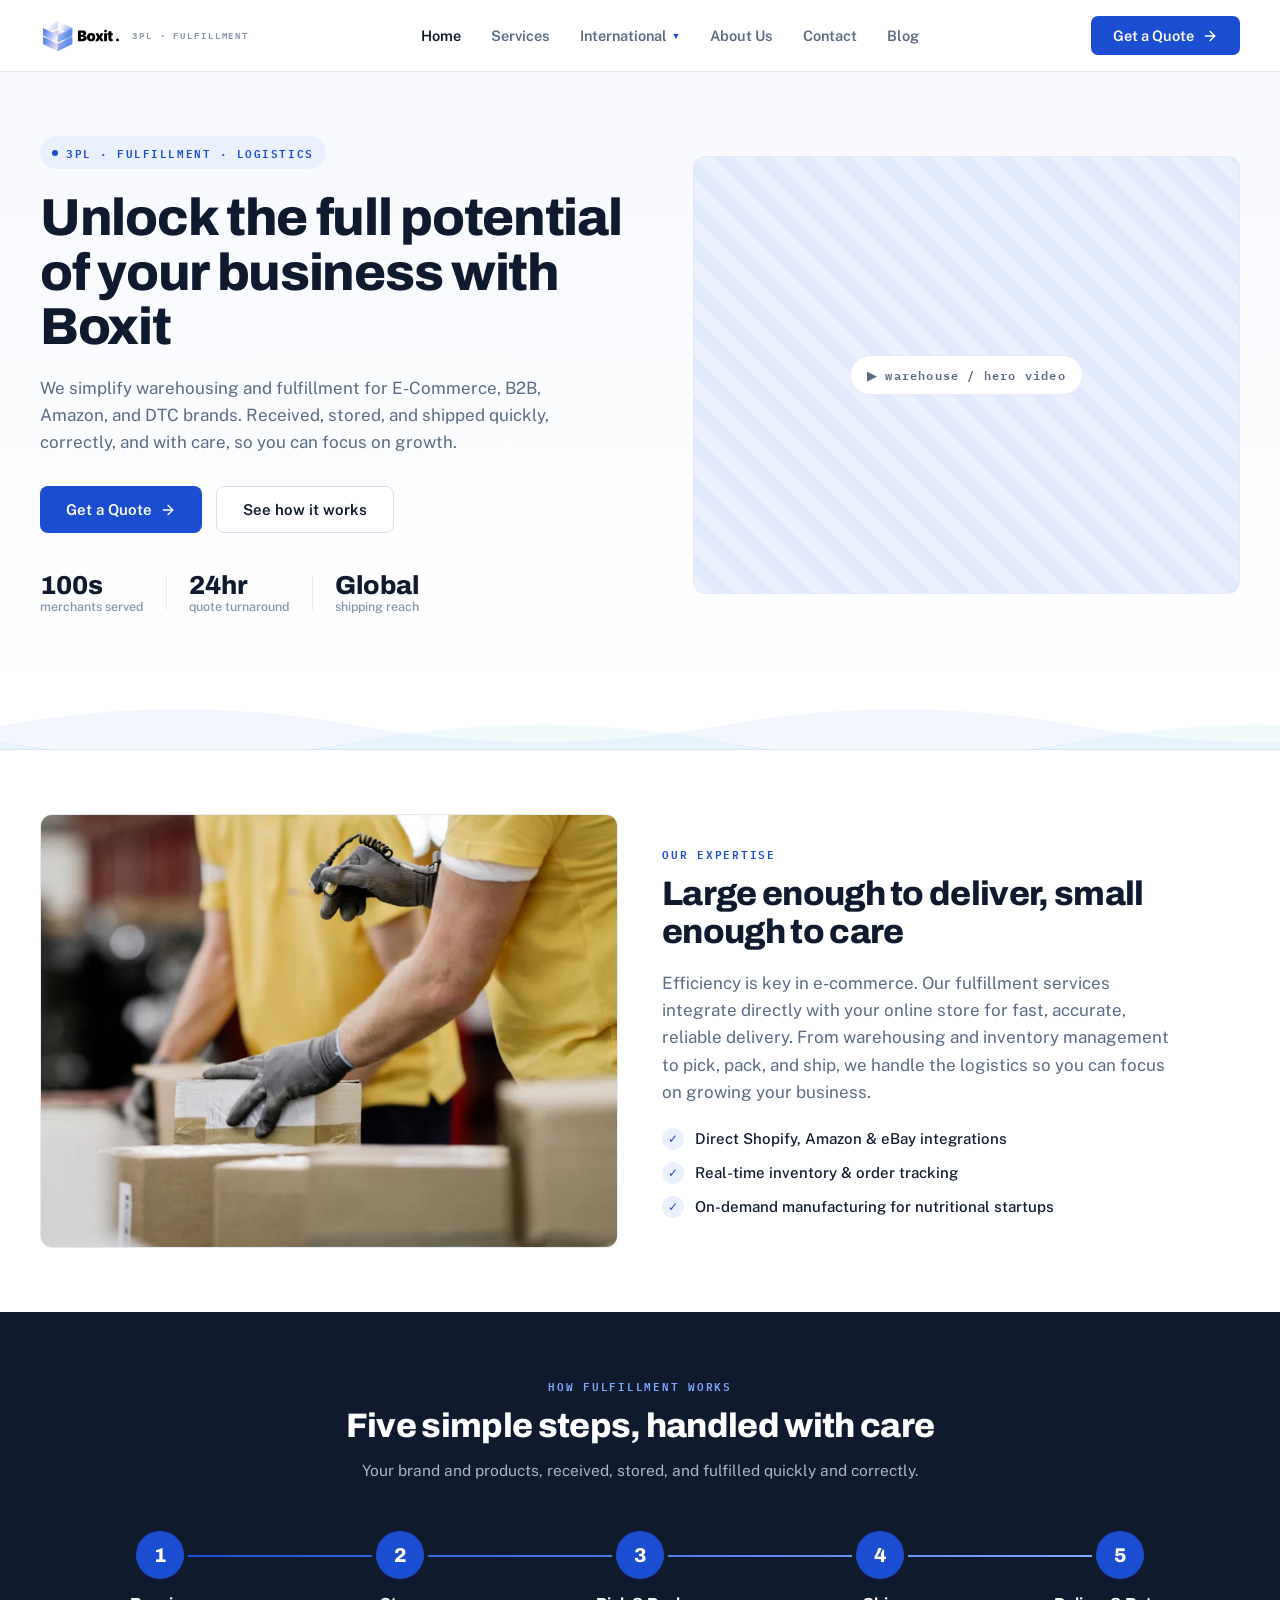
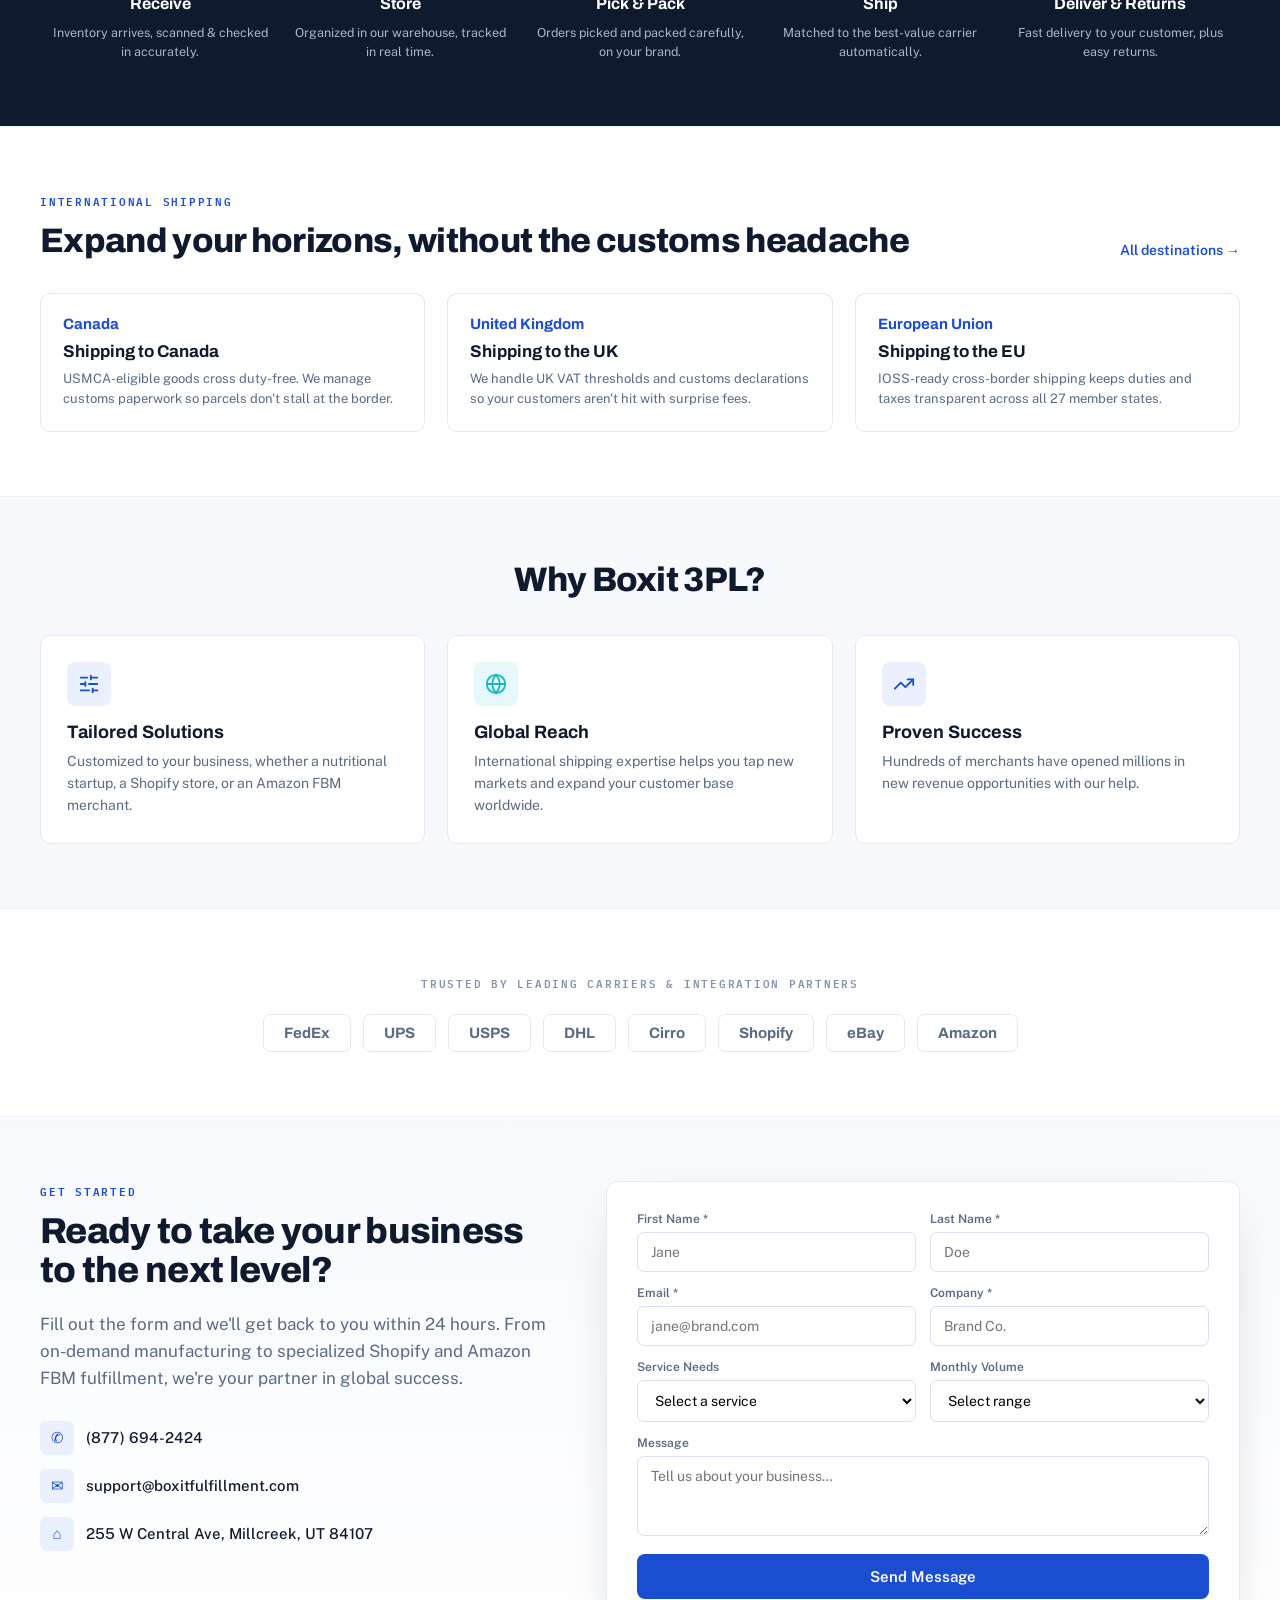
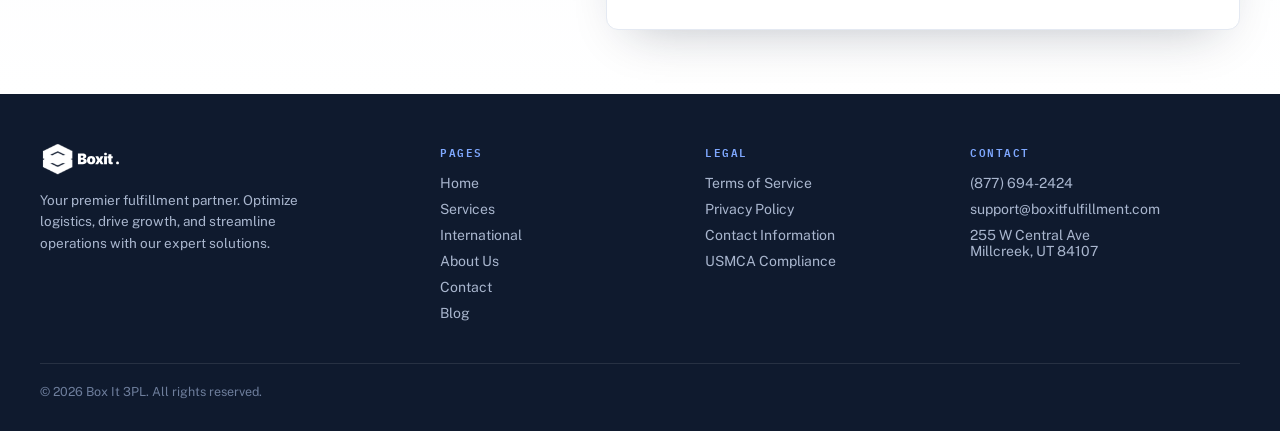
==== index.html @ c72a81ec "Add contact page, Lucide icons, arrow CTAs, and tighter border radius Build out a real contact.html " ====
<!DOCTYPE html>
<html lang="en">
<head>
<meta charset="UTF-8">
<meta name="viewport" content="width=device-width, initial-scale=1">
<title>Box It Fulfillment | 3PL, Warehousing &amp; Shipping</title>
<meta name="description" content="Box It 3PL simplifies warehousing and fulfillment for e-commerce, B2B, Amazon, and DTC brands. Received, stored, and shipped quickly, correctly, and with care.">
<link rel="preconnect" href="https://fonts.googleapis.com">
<link rel="preconnect" href="https://fonts.gstatic.com" crossorigin>
<link href="https://fonts.googleapis.com/css2?family=Archivo:wght@400;700;800&family=Public+Sans:wght@400;500;600&family=IBM+Plex+Mono:wght@500;600&display=swap" rel="stylesheet">
<link rel="stylesheet" href="styles.css">
</head>
<body>

<!-- ============ HEADER ============ -->
<header class="site">
  <div class="navbar">
    <a class="logo" href="index.html">
      <img src="Assets/Logo's/Horizonal_Logo.svg" alt="Box It 3PL" height="34">
      <span class="logo-sub">3PL · FULFILLMENT</span>
    </a>
    <nav class="main">
      <a href="index.html" class="active">Home</a>
      <a href="services.html">Services</a>
      <div class="dropdown" id="intlDropdown">
        <button type="button">International <span class="caret">▼</span></button>
        <div class="dropdown-menu">
          <a href="canada.html"><span class="t">Shipping to Canada</span><span class="d">USMCA-ready, no surprise duties</span></a>
          <a href="uk.html"><span class="t">Shipping to the UK</span><span class="d">VAT &amp; customs handled for you</span></a>
          <a href="eu.html"><span class="t">Shipping to the EU</span><span class="d">IOSS &amp; cross-border compliance</span></a>
        </div>
      </div>
      <a href="about.html">About Us</a>
      <a href="contact.html">Contact</a>
      <a href="blog.html">Blog</a>
    </nav>
    <button class="nav-cta" data-open-quote>Get a Quote<svg width="16" height="16" viewBox="0 0 24 24" fill="none" stroke="currentColor" stroke-width="2" stroke-linecap="round" stroke-linejoin="round"><path d="M5 12h14"/><path d="m12 5 7 7-7 7"/></svg></button>
  </div>
</header>

<!-- ============ HERO ============ -->
<section class="hero">
  <div class="wrap hero-grid">
    <div>
      <span class="badge"><span class="dot"></span>3PL · FULFILLMENT · LOGISTICS</span>
      <h1>Unlock the full potential of your business with Boxit</h1>
      <p class="lede">We simplify warehousing and fulfillment for E-Commerce, B2B, Amazon, and DTC brands. Received, stored, and shipped quickly, correctly, and with care, so you can focus on growth.</p>
      <div class="hero-actions">
        <button class="btn btn-primary" data-open-quote>Get a Quote<svg width="16" height="16" viewBox="0 0 24 24" fill="none" stroke="currentColor" stroke-width="2" stroke-linecap="round" stroke-linejoin="round"><path d="M5 12h14"/><path d="m12 5 7 7-7 7"/></svg></button>
        <a class="btn btn-ghost" href="#how">See how it works</a>
      </div>
      <div class="stats">
        <div class="stat reveal"><div class="n">100s</div><div class="l">merchants served</div></div>
        <div class="divider"></div>
        <div class="stat reveal"><div class="n">24hr</div><div class="l">quote turnaround</div></div>
        <div class="divider"></div>
        <div class="stat reveal"><div class="n">Global</div><div class="l">shipping reach</div></div>
      </div>
    </div>
    <div class="placeholder" style="aspect-ratio:5/4"><span class="tag">▶ warehouse / hero video</span></div>
  </div>
</section>

<div class="wave-divider" aria-hidden="true">
  <div class="wave-layer wave-layer-1" data-parallax="0.06"></div>
  <div class="wave-layer wave-layer-2" data-parallax="0.12"></div>
</div>

<!-- ============ EXPERTISE ============ -->
<section class="block">
  <div class="wrap two">
    <img class="photo" style="aspect-ratio:4/3" src="Assets/imgi_14_E-CommerceFulfillmentBoxIT3PL.png" alt="Box It 3PL warehouse staff scanning and packing e-commerce orders">
    <div>
      <div class="eyebrow">OUR EXPERTISE</div>
      <h2 style="margin-top:12px">Large enough to deliver, small enough to care</h2>
      <p class="lede">Efficiency is key in e-commerce. Our fulfillment services integrate directly with your online store for fast, accurate, reliable delivery. From warehousing and inventory management to pick, pack, and ship, we handle the logistics so you can focus on growing your business.</p>
      <div style="display:flex;flex-direction:column;gap:12px;margin-top:22px">
        <div class="check"><span class="i">✓</span>Direct Shopify, Amazon &amp; eBay integrations</div>
        <div class="check"><span class="i">✓</span>Real-time inventory &amp; order tracking</div>
        <div class="check"><span class="i">✓</span>On-demand manufacturing for nutritional startups</div>
      </div>
    </div>
  </div>
</section>

<!-- ============ PROCESS ============ -->
<section class="process" id="how">
  <div class="wrap">
    <div class="process-head">
      <div class="eyebrow">HOW FULFILLMENT WORKS</div>
      <h2>Five simple steps, handled with care</h2>
      <p>Your brand and products, received, stored, and fulfilled quickly and correctly.</p>
    </div>
    <div class="steps s5">
      <div class="rail"></div>
      <div class="step reveal"><div class="num">1</div><h4>Receive</h4><p>Inventory arrives, scanned &amp; checked in accurately.</p></div>
      <div class="step reveal"><div class="num">2</div><h4>Store</h4><p>Organized in our warehouse, tracked in real time.</p></div>
      <div class="step reveal"><div class="num">3</div><h4>Pick &amp; Pack</h4><p>Orders picked and packed carefully, on your brand.</p></div>
      <div class="step reveal"><div class="num">4</div><h4>Ship</h4><p>Matched to the best-value carrier automatically.</p></div>
      <div class="step reveal"><div class="num">5</div><h4>Deliver &amp; Returns</h4><p>Fast delivery to your customer, plus easy returns.</p></div>
    </div>
  </div>
</section>

<!-- ============ INTERNATIONAL ============ -->
<section class="block">
  <div class="wrap">
    <div style="display:flex;align-items:flex-end;justify-content:space-between;gap:20px;margin-bottom:34px">
      <div>
        <div class="eyebrow">INTERNATIONAL SHIPPING</div>
        <h2 style="margin-top:12px">Expand your horizons, without the customs headache</h2>
      </div>
      <a href="canada.html" style="font:600 14px 'Public Sans';color:var(--blue);white-space:nowrap">All destinations →</a>
    </div>
    <div class="cards3">
      <a class="card reveal" href="canada.html"><div class="flag">Canada</div><h3>Shipping to Canada</h3><p>USMCA-eligible goods cross duty-free. We manage customs paperwork so parcels don't stall at the border.</p></a>
      <a class="card reveal" href="uk.html"><div class="flag">United Kingdom</div><h3>Shipping to the UK</h3><p>We handle UK VAT thresholds and customs declarations so your customers aren't hit with surprise fees.</p></a>
      <a class="card reveal" href="eu.html"><div class="flag">European Union</div><h3>Shipping to the EU</h3><p>IOSS-ready cross-border shipping keeps duties and taxes transparent across all 27 member states.</p></a>
    </div>
  </div>
</section>

<!-- ============ WHY BOXIT ============ -->
<section class="block why">
  <div class="wrap">
    <h2 style="text-align:center;margin-bottom:36px">Why Boxit 3PL?</h2>
    <div class="cards3">
      <div class="card reveal"><div class="ico"><svg width="22" height="22" viewBox="0 0 24 24" fill="none" stroke="currentColor" stroke-width="2" stroke-linecap="round" stroke-linejoin="round"><path d="M10 5H3"/><path d="M12 19H3"/><path d="M14 3v4"/><path d="M16 17v4"/><path d="M21 12h-9"/><path d="M21 19h-5"/><path d="M21 5h-7"/><path d="M8 10v4"/><path d="M8 12H3"/></svg></div><h3>Tailored Solutions</h3><p>Customized to your business, whether a nutritional startup, a Shopify store, or an Amazon FBM merchant.</p></div>
      <div class="card reveal"><div class="ico"><svg width="22" height="22" viewBox="0 0 24 24" fill="none" stroke="currentColor" stroke-width="2" stroke-linecap="round" stroke-linejoin="round"><circle cx="12" cy="12" r="10"/><path d="M12 2a14.5 14.5 0 0 0 0 20 14.5 14.5 0 0 0 0-20"/><path d="M2 12h20"/></svg></div><h3>Global Reach</h3><p>International shipping expertise helps you tap new markets and expand your customer base worldwide.</p></div>
      <div class="card reveal"><div class="ico"><svg width="22" height="22" viewBox="0 0 24 24" fill="none" stroke="currentColor" stroke-width="2" stroke-linecap="round" stroke-linejoin="round"><path d="M16 7h6v6"/><path d="m22 7-8.5 8.5-5-5L2 17"/></svg></div><h3>Proven Success</h3><p>Hundreds of merchants have opened millions in new revenue opportunities with our help.</p></div>
    </div>
  </div>
</section>

<!-- ============ PARTNERS ============ -->
<section class="block partners">
  <div class="wrap">
    <div class="eyebrow" style="color:var(--faint)">TRUSTED BY LEADING CARRIERS &amp; INTEGRATION PARTNERS</div>
    <!-- Swap chips for <img src="assets/fedex.svg" ...> etc. when you have the logos -->
    <div class="chips">
      <span class="chip">FedEx</span><span class="chip">UPS</span><span class="chip">USPS</span><span class="chip">DHL</span>
      <span class="chip">Cirro</span><span class="chip">Shopify</span><span class="chip">eBay</span><span class="chip">Amazon</span>
    </div>
  </div>
</section>

<!-- ============ QUOTE ============ -->
<section class="block quote-sec" id="quote">
  <div class="wrap quote-grid">
    <div>
      <div class="eyebrow">GET STARTED</div>
      <h2 style="margin-top:12px;font-size:36px">Ready to take your business to the next level?</h2>
      <p class="lede">Fill out the form and we'll get back to you within 24 hours. From on-demand manufacturing to specialized Shopify and Amazon FBM fulfillment, we're your partner in global success.</p>
      <div style="display:flex;flex-direction:column;gap:14px;margin-top:28px">
        <div class="contact-row"><span class="ci">✆</span>(877) 694-2424</div>
        <div class="contact-row"><span class="ci">✉</span>support@boxitfulfillment.com</div>
        <div class="contact-row"><span class="ci">⌂</span>255 W Central Ave, Millcreek, UT 84107</div>
      </div>
    </div>
    <form class="formcard" onsubmit="return false">
      <div class="fgrid">
        <div class="field"><label>First Name *</label><input placeholder="Jane"></div>
        <div class="field"><label>Last Name *</label><input placeholder="Doe"></div>
        <div class="field"><label>Email *</label><input placeholder="jane@brand.com" type="email"></div>
        <div class="field"><label>Company *</label><input placeholder="Brand Co."></div>
        <div class="field"><label>Service Needs</label><select><option>Select a service</option><option>Fulfillment Services</option><option>Warehousing</option><option>Shipping Solutions</option><option>Inventory Management</option><option>Returns Processing</option></select></div>
        <div class="field"><label>Monthly Volume</label><select><option>Select range</option><option>1–50 orders</option><option>51–200 orders</option><option>201–500 orders</option><option>501–1000 orders</option><option>1000+ orders</option></select></div>
      </div>
      <div class="field full"><label>Message</label><textarea placeholder="Tell us about your business…"></textarea></div>
      <button class="btn btn-primary" style="width:100%;margin-top:18px">Send Message</button>
    </form>
  </div>
</section>

<!-- ============ FOOTER ============ -->
<footer class="site">
  <div class="wrap fgrid4">
    <div>
      <div class="logo"><img src="Assets/Logo's/Horizonal_Logo.svg" alt="Box It 3PL" height="34"></div>
      <p style="font:400 13.5px/1.6 'Public Sans';color:#A9B6CE;margin-top:14px;max-width:270px">Your premier fulfillment partner. Optimize logistics, drive growth, and streamline operations with our expert solutions.</p>
    </div>
    <div class="fcol"><div class="fhead">PAGES</div><a href="index.html">Home</a><a href="services.html">Services</a><a href="canada.html">International</a><a href="about.html">About Us</a><a href="contact.html">Contact</a><a href="blog.html">Blog</a></div>
    <div class="fcol"><div class="fhead">LEGAL</div><a href="#">Terms of Service</a><a href="#">Privacy Policy</a><a href="contact.html">Contact Information</a><a href="usmca.html">USMCA Compliance</a></div>
    <div class="fcol"><div class="fhead">CONTACT</div><span>(877) 694-2424</span><span>support@boxitfulfillment.com</span><span>255 W Central Ave<br>Millcreek, UT 84107</span></div>
  </div>
  <div class="wrap"><div class="copyright">© 2026 Box It 3PL. All rights reserved.</div></div>
</footer>

<!-- ============ QUOTE MODAL ============ -->
<div class="modal-overlay" id="quoteModal">
  <div class="modal">
    <div class="modal-head">
      <div class="eyebrow" style="color:#CDD9F7">GET A QUOTE</div>
      <h3>Tell us about your business</h3>
      <p>We'll get back to you within 24 hours.</p>
      <button class="modal-close" data-close-quote aria-label="Close">×</button>
    </div>
    <form class="modal-body" onsubmit="return false">
      <div class="fgrid">
        <div class="field"><label>First Name *</label><input placeholder="Jane"></div>
        <div class="field"><label>Last Name *</label><input placeholder="Doe"></div>
        <div class="field"><label>Email *</label><input placeholder="jane@brand.com" type="email"></div>
        <div class="field"><label>Company *</label><input placeholder="Brand Co."></div>
        <div class="field"><label>Service Needs</label><select><option>Select a service</option><option>Fulfillment Services</option><option>Warehousing</option><option>Shipping Solutions</option><option>Inventory Management</option><option>Returns Processing</option><option>International Shipping</option></select></div>
        <div class="field"><label>Monthly Volume</label><select><option>Select range</option><option>1–50 orders</option><option>51–200 orders</option><option>201–500 orders</option><option>501–1000 orders</option><option>1000+ orders</option></select></div>
      </div>
      <div class="field full"><label>Message</label><textarea placeholder="Tell us about your products, destinations, and volume…"></textarea></div>
      <button class="btn btn-primary" style="width:100%;margin-top:18px">Send Message</button>
    </form>
  </div>
</div>

<script src="app.js"></script>
</body>
</html>
---- styles.css ----
/* ===================================================================
   Box It Fulfillment — shared styles
   Used by: index.html, services.html, canada.html, uk.html, eu.html
   =================================================================== */
:root{
  --blue:#1B4DD1; --blue-dark:#0E2E7A; --ink:#0F1A2E; --muted:#5A6B85;
  --faint:#8593AB; --line:#E4E9F2; --line2:#EEF2F8; --bg:#fff; --bg2:#F7F9FD; --chip:#EAF0FE;
  --teal:#17B8C4; --chip2:#E6F8FA;
}
*{box-sizing:border-box}
html{scroll-behavior:smooth}
body{margin:0;font-family:'Public Sans',system-ui,sans-serif;color:var(--ink);background:var(--bg)}
a{text-decoration:none;color:inherit}
h1,h2,h3,h4,p{margin:0}
img{max-width:100%;display:block}
.wrap{max-width:1280px;margin:0 auto;padding-left:40px;padding-right:40px}

/* Buttons */
.btn{display:inline-block;font:600 15px 'Public Sans',sans-serif;padding:14px 26px;border-radius:8px;cursor:pointer;border:none}
.btn-primary{background:var(--blue);color:#fff}
.btn-primary:hover{background:var(--blue-dark)}
.btn-ghost{background:#fff;color:var(--ink);border:1px solid #D8E0EE}
.btn-ghost:hover{border-color:var(--blue);color:var(--blue)}
.btn-white{background:#fff;color:var(--blue)}
.btn-white:hover{background:var(--chip)}
.btn-outline-white{background:transparent;color:#fff;border:1px solid rgba(255,255,255,.5)}
.btn-outline-white:hover{border-color:#fff}
[data-open-quote] svg{vertical-align:-3px;margin-left:8px}
.eyebrow{font:600 11px 'IBM Plex Mono',monospace;letter-spacing:.16em;color:var(--blue)}

/* Header */
header.site{position:sticky;top:0;z-index:50;background:#fff;border-bottom:1px solid var(--line)}
.navbar{display:flex;align-items:center;justify-content:space-between;padding:16px 40px;max-width:1280px;margin:0 auto}
.logo{display:flex;align-items:center;gap:12px}
.logo img{height:34px;display:block}
.logo-sub{font:600 8.5px/1 'IBM Plex Mono',monospace;letter-spacing:.22em;color:var(--faint)}
footer.site .logo img{filter:brightness(0) invert(1)}
nav.main{display:flex;align-items:center;gap:30px;font:600 14.5px 'Public Sans',sans-serif}
nav.main a{color:var(--muted)}
nav.main a.active,nav.main a:hover{color:var(--ink)}
.dropdown{position:relative}
.dropdown>button{background:none;border:none;cursor:pointer;font:inherit;color:var(--muted);display:flex;align-items:center;gap:5px;padding:0}
.dropdown>button:hover,.dropdown.active>button{color:var(--ink)}
.dropdown .caret{font-size:9px;color:var(--blue)}
.dropdown-menu{position:absolute;top:calc(100% + 18px);left:-18px;width:288px;background:#fff;border:1px solid var(--line);border-radius:10px;box-shadow:0 24px 50px -18px rgba(15,26,46,.4);padding:8px;opacity:0;visibility:hidden;transform:translateY(-6px);transition:.16s ease}
.dropdown.open .dropdown-menu,.dropdown:hover .dropdown-menu{opacity:1;visibility:visible;transform:translateY(0)}
.dropdown-menu::before{content:"";position:absolute;top:-7px;left:34px;width:12px;height:12px;background:#fff;border-left:1px solid var(--line);border-top:1px solid var(--line);transform:rotate(45deg)}
.dropdown-menu a{display:block;padding:11px 13px;border-radius:7px;color:var(--ink)}
.dropdown-menu a:hover,.dropdown-menu a.active{background:#F2F6FF}
.dropdown-menu .t{display:block;font:600 14px 'Public Sans',sans-serif}
.dropdown-menu .d{display:block;font:400 11.5px/1.3 'Public Sans',sans-serif;color:var(--faint);margin-top:2px}
.nav-cta{background:var(--blue);color:#fff;font:600 14.5px 'Public Sans',sans-serif;padding:11px 22px;border-radius:7px;border:none;cursor:pointer}
.nav-cta:hover{background:var(--blue-dark)}

/* Breadcrumb */
.breadcrumb{padding:22px 0 0;background:linear-gradient(180deg,var(--bg2),#fff)}
.breadcrumb .wrap{display:flex;gap:8px;align-items:center;font:500 13px 'Public Sans';color:var(--faint)}
.breadcrumb a{color:var(--faint)}
.breadcrumb a:hover{color:var(--blue)}
.breadcrumb .here{color:var(--blue)}

/* Hero */
.hero{background:linear-gradient(180deg,var(--bg2),#fff);padding:64px 0 72px}
.hero.compact{padding:38px 0 64px}
.hero-grid{display:grid;grid-template-columns:1.05fr .95fr;gap:48px;align-items:center}
.hero-center{text-align:center}
.badge{display:inline-flex;align-items:center;gap:8px;font:600 11px 'IBM Plex Mono',monospace;letter-spacing:.14em;color:var(--blue);background:var(--chip);padding:7px 12px;border-radius:100px}
.badge .dot{width:6px;height:6px;border-radius:50%;background:var(--blue)}
h1{font:800 52px/1.05 'Archivo',sans-serif;letter-spacing:-.025em;margin-top:22px}
h1.sm{font-size:50px}
.lede{font:400 17px/1.6 'Public Sans',sans-serif;color:var(--muted);margin-top:20px;max-width:520px;text-wrap:pretty}
.hero-center .lede{margin-left:auto;margin-right:auto;max-width:600px}
.hero-actions{display:flex;gap:14px;margin-top:30px;flex-wrap:wrap}
.hero-center .hero-actions{justify-content:center}
.stats{display:flex;align-items:center;gap:22px;margin-top:38px;flex-wrap:wrap}
.stat .n{font:800 26px 'Archivo',sans-serif}
.stat .l{font:500 12.5px 'Public Sans',sans-serif;color:var(--faint)}
.divider{width:1px;height:34px;background:var(--line)}
.placeholder{border-radius:12px;border:1px solid var(--line);background-image:repeating-linear-gradient(45deg,#EAF0FE,#EAF0FE 14px,#E1EAFC 14px,#E1EAFC 28px);display:flex;align-items:center;justify-content:center;position:relative;overflow:hidden}
.placeholder .tag{position:relative;font:600 12px 'IBM Plex Mono',monospace;letter-spacing:.1em;color:var(--muted);background:#fff;padding:9px 16px;border-radius:100px;border:1px solid var(--line)}
.photo{width:100%;border-radius:12px;border:1px solid var(--line);object-fit:cover}

/* Wave divider — subtle blue/teal waves, endlessly drifting right-to-left */
.wave-divider{position:relative;height:64px;overflow:hidden;margin-bottom:-1px}
.wave-layer{position:absolute;left:0;right:0;top:-12px;height:calc(100% + 24px);background-repeat:repeat-x;background-size:1440px 100%}
.wave-layer-1{background-image:url("data:image/svg+xml,<svg xmlns='http://www.w3.org/2000/svg' viewBox='0 0 1440 120' preserveAspectRatio='none'><path d='M0,50 C120,20 240,20 360,50 C480,80 600,80 720,50 C840,20 960,20 1080,50 C1200,80 1320,80 1440,50 L1440,120 L0,120 Z' fill='%231B4DD1' fill-opacity='.05'/></svg>");animation:wave-flow 26s linear infinite}
.wave-layer-2{background-image:url("data:image/svg+xml,<svg xmlns='http://www.w3.org/2000/svg' viewBox='0 0 1440 120' preserveAspectRatio='none'><path d='M0,70 C120,100 240,100 360,70 C480,40 600,40 720,70 C840,100 960,100 1080,70 C1200,40 1320,40 1440,70 L1440,120 L0,120 Z' fill='%2317B8C4' fill-opacity='.06'/></svg>");animation:wave-flow 16s linear infinite}
@keyframes wave-flow{from{background-position-x:0}to{background-position-x:1440px}}

/* Generic sections */
section.block{padding:64px 0;border-top:1px solid var(--line2)}
section.slim{padding:34px 0;border-top:1px solid var(--line2)}
.two{display:grid;grid-template-columns:1fr 1fr;gap:44px;align-items:center}
.two.top{align-items:start}
h2{font:800 34px/1.1 'Archivo',sans-serif;letter-spacing:-.02em}
h2.sm{font-size:30px}
.check{display:flex;align-items:center;gap:11px;font:500 15px 'Public Sans',sans-serif;color:var(--ink)}
.check .i{width:22px;height:22px;border-radius:50%;background:var(--chip);color:var(--blue);display:flex;align-items:center;justify-content:center;font-size:12px;flex:none}
.check.text{align-items:flex-start}
.check.text .i{background:none;color:var(--blue);width:auto;height:auto}

/* Key stats row (international pages) */
.keystats{display:grid;grid-template-columns:repeat(4,1fr);gap:20px}
.keystats .n{font:800 30px 'Archivo';color:var(--ink)}
.keystats .n.blue{color:var(--blue)}
.keystats .l{font:500 13px 'Public Sans';color:var(--muted);margin-top:4px}

/* Process / steps */
.process{background:var(--ink);color:#fff;padding:64px 0}
.process.tight{padding:56px 0}
.process-head{text-align:center;max-width:640px;margin:0 auto 44px}
.process-head .eyebrow{color:#7FA8FF}
.process-head h2{margin-top:12px}
.process-head p{font:400 15.5px/1.6 'Public Sans';color:#A9B6CE;margin-top:14px}
.steps{display:grid;position:relative}
.steps.s5{grid-template-columns:repeat(5,1fr)}
.steps.s4{grid-template-columns:repeat(4,1fr)}
.steps .rail{position:absolute;top:28px;left:11%;right:11%;height:2px;background:linear-gradient(90deg,var(--blue),#7FA8FF)}
.step{display:flex;flex-direction:column;align-items:center;text-align:center;gap:12px;position:relative;padding:0 12px}
.step .num{width:56px;height:56px;border-radius:50%;background:var(--blue);display:flex;align-items:center;justify-content:center;font:800 20px 'Archivo';border:4px solid var(--ink)}
.step h4{font:700 16px 'Archivo',sans-serif}
.step p{font:400 12.5px/1.5 'Public Sans',sans-serif;color:#A9B6CE}

/* Cards */
.cards4{display:grid;grid-template-columns:repeat(4,1fr);gap:18px}
.cards3{display:grid;grid-template-columns:repeat(3,1fr);gap:22px}
.card{border:1px solid var(--line);border-radius:10px;padding:22px;background:#fff;transition:.2s ease}
a.card:hover,.card.hover:hover{border-color:var(--blue);box-shadow:0 14px 32px -14px rgba(27,77,209,.4);transform:translateY(-3px)}
.card .flag{font:700 15px 'Archivo';color:var(--blue)}
.card h3{font:700 17px 'Archivo',sans-serif;margin-top:10px}
.card p{font:400 13px/1.55 'Public Sans',sans-serif;color:var(--muted);margin-top:8px}
.card .ico{width:46px;height:46px;border-radius:9px;background:var(--chip);color:var(--blue);display:flex;align-items:center;justify-content:center;font-size:22px}
.cards3 .card:nth-child(even) .ico,.cards4 .card:nth-child(even) .ico{background:var(--chip2);color:var(--teal)}

/* Why band */
.why{background:var(--bg2)}
.why .card{padding:26px}
.why .ico{width:44px;height:44px;border-radius:8px}
.why h3{font:700 18px 'Archivo',sans-serif;margin-top:16px}
.why p{font:400 14px/1.6 'Public Sans',sans-serif;color:var(--muted);margin-top:8px}

/* Partners */
.partners{text-align:center}
.chips{display:flex;flex-wrap:wrap;justify-content:center;gap:12px;margin-top:22px}
.chip{font:700 15px 'Archivo';color:var(--muted);border:1px solid var(--line);border-radius:7px;padding:10px 20px}
.chips.left{justify-content:flex-start}
.chips .chip.lg{font-size:16px;padding:14px 22px;background:#fff}

/* Charges table (international) */
.table-card{border:1px solid var(--line);border-radius:11px;overflow:hidden}
.table-card .th{background:var(--bg2);padding:16px 22px;font:700 14px 'Archivo';border-bottom:1px solid var(--line)}
.table-card .rows{padding:6px 22px}
.trow{display:flex;justify-content:space-between;gap:16px;padding:15px 0;border-bottom:1px solid var(--line2)}
.trow:last-child{border-bottom:none}
.trow .lbl{font:600 14.5px 'Public Sans'}
.trow .sub{font:400 12.5px/1.4 'Public Sans';color:var(--faint);margin-top:2px}
.trow .val{font:700 14px 'Archivo';white-space:nowrap}
.trow .val.blue{color:var(--blue)}

/* Duty calculator */
.calc{max-width:900px;margin:0 auto}
.calc-head{text-align:center;margin-bottom:26px}
.calc-head h2{margin-top:10px}
.calc-grid{display:grid;grid-template-columns:1fr 1fr;border:1px solid var(--line);border-radius:11px;overflow:hidden}
.calc-input{padding:28px;background:var(--bg2);border-right:1px solid var(--line)}
.calc-input label{font:600 13px 'Public Sans';color:var(--muted)}
.calc-value{font:800 34px 'Archivo';color:var(--ink);margin:6px 0 12px}
.calc-input input[type=range]{width:100%;accent-color:var(--blue)}
.range-legend{display:flex;justify-content:space-between;font:500 11px 'IBM Plex Mono';color:var(--faint);margin-top:4px}
.calc-note{font:400 13px/1.5 'Public Sans';color:var(--faint);margin-top:20px}
.toggle-row{display:flex;gap:10px;margin-top:10px}
.toggle-row button{flex:1;padding:11px 8px;border:1px solid #D8E0EE;border-radius:7px;font:600 13px 'Public Sans';cursor:pointer;background:#fff;color:var(--muted)}
.toggle-row button.on{background:var(--blue);color:#fff;border-color:var(--blue)}
.calc-out{padding:28px;display:flex;flex-direction:column;justify-content:center}
.calc-line{display:flex;justify-content:space-between;align-items:center;padding:12px 0;border-bottom:1px solid var(--line2)}
.calc-line .k{font:500 14px 'Public Sans';color:var(--muted)}
.calc-line .v{font:700 16px 'Archivo';color:var(--ink)}
.calc-total{display:flex;justify-content:space-between;align-items:center;padding:16px 0 0}
.calc-total .k{font:700 16px 'Archivo';color:var(--ink)}
.calc-total .v{font:800 24px 'Archivo';color:var(--blue)}
.disclaimer{font:400 12px 'Public Sans';color:var(--faint);text-align:center;margin-top:14px}

/* FAQ accordion */
.faq{max-width:820px;margin:0 auto}
.faq-head{text-align:center;margin-bottom:32px}
.faq-head h2{margin-top:10px}
.faq-list{display:flex;flex-direction:column;gap:12px}
.faq-item{background:#fff;border:1px solid var(--line);border-radius:9px;overflow:hidden}
.faq-q{display:flex;justify-content:space-between;align-items:center;gap:16px;padding:18px 22px;cursor:pointer;list-style:none}
.faq-q::-webkit-details-marker{display:none}
.faq-q:hover{background:#FAFBFE}
.faq-q span{font:700 16px 'Archivo';color:var(--ink)}
.faq-q .sign{font:400 22px 'Archivo';color:var(--blue);flex:none;line-height:1;transition:.15s}
.faq-item[open] .faq-q .sign{transform:rotate(45deg)}
.faq-a{font:400 14px/1.6 'Public Sans';color:var(--muted);padding:0 22px 18px}

/* CTA band */
.cta-band{background:var(--blue);color:#fff;padding:56px 0;text-align:center}
.cta-band h2{max-width:640px;margin:0 auto}
.cta-band p{font:400 16px/1.6 'Public Sans';color:#CDD9F7;margin:14px auto 0;max-width:560px}
.cta-band .hero-actions{justify-content:center}

/* Quote section (index) */
.quote-sec{background:linear-gradient(180deg,var(--bg2),#fff)}
.quote-grid{display:grid;grid-template-columns:.9fr 1.1fr;gap:48px;align-items:start}
.contact-row{display:flex;align-items:center;gap:12px;font:500 15px 'Public Sans';color:var(--ink)}
.contact-row .ci{width:34px;height:34px;border-radius:7px;background:var(--chip);color:var(--blue);display:flex;align-items:center;justify-content:center;flex:none}
.formcard{background:#fff;border:1px solid var(--line);border-radius:12px;padding:30px;box-shadow:0 20px 50px -24px rgba(15,26,46,.3)}
.formcard h2{font:700 24px 'Archivo'}
.formcard>p{font:400 14px/1.6 'Public Sans';color:var(--muted);margin-top:8px}
.formcard form{margin-top:22px}

/* Contact page hero */
.contact-hero{background:linear-gradient(135deg,var(--ink) 0%,#123A42 55%,#0C2E35 100%);padding:70px 0 84px}
.contact-hero h1{color:#fff}
.contact-hero .lede{color:#B9C4D9}
.contact-hero .contact-row{color:#fff}
.contact-hero .contact-row a{color:#fff}
.contact-hero .contact-row .ci{background:rgba(255,255,255,.08);color:#7FA8FF}
.social-row{display:flex;gap:10px;margin-top:26px}
.social-ico{width:38px;height:38px;border-radius:50%;border:1px solid rgba(255,255,255,.25);display:flex;align-items:center;justify-content:center;color:#fff}
.social-ico:hover{border-color:#fff;background:rgba(255,255,255,.08)}
.testimonial-card{background:rgba(255,255,255,.05);border:1px solid rgba(255,255,255,.14);border-radius:11px;padding:24px;margin-top:32px}
.testimonial-card .stars{display:flex;gap:3px;color:#F5B400}
.testimonial-card p{font:400 14.5px/1.65 'Public Sans';color:#D7E0F2;margin-top:14px}
.testimonial-card .who{font:600 13px 'Public Sans';color:#8FA3C7;margin-top:16px}
.fgrid{display:grid;grid-template-columns:1fr 1fr;gap:14px}
.field{display:flex;flex-direction:column;gap:6px}
.field label{font:600 12px 'Public Sans';color:var(--muted)}
.field input,.field select,.field textarea{border:1px solid #D8E0EE;border-radius:7px;padding:11px 13px;font:400 14px 'Public Sans';outline:none;background:#fff}
.field input:focus,.field select:focus,.field textarea:focus{border-color:var(--blue)}
.field textarea{min-height:80px;resize:vertical}
.full{margin-top:14px}

/* Footer */
footer.site{background:var(--ink);color:#fff;padding:48px 0 32px}
.fgrid4{display:grid;grid-template-columns:1.6fr 1fr 1fr 1.2fr;gap:40px}
.fhead{font:600 11px 'IBM Plex Mono',monospace;letter-spacing:.14em;color:#7FA8FF;margin-bottom:14px}
.fcol a,.fcol span{display:block;font:400 14px 'Public Sans';color:#A9B6CE;margin-bottom:10px}
.fcol a:hover{color:#fff}
.copyright{border-top:1px solid rgba(255,255,255,.1);margin-top:32px;padding-top:20px;font:400 12.5px 'Public Sans';color:#6E7E9C}

/* Modal */
.modal-overlay{position:fixed;inset:0;background:rgba(15,26,46,.55);backdrop-filter:blur(3px);z-index:9999;display:none;align-items:flex-start;justify-content:center;padding:44px 20px;overflow:auto}
.modal-overlay.open{display:flex}
.modal{background:#fff;border-radius:12px;width:660px;max-width:100%;box-shadow:0 40px 100px -20px rgba(15,26,46,.6);overflow:hidden}
.modal-head{background:var(--blue);color:#fff;padding:24px 30px;position:relative}
.modal-head h3{font:800 24px 'Archivo',sans-serif;margin:6px 0 0}
.modal-head p{font:400 13.5px 'Public Sans';color:#CDD9F7;margin-top:6px}
.modal-close{position:absolute;top:22px;right:24px;width:34px;height:34px;border-radius:7px;border:none;background:rgba(255,255,255,.16);color:#fff;font-size:19px;cursor:pointer}
.modal-close:hover{background:rgba(255,255,255,.3)}
.modal-body{padding:26px 30px 30px}

/* Scroll reveal */
.reveal{opacity:0;transform:translateY(16px)}
.reveal:not(.in){transition:opacity .6s ease,transform .6s ease}
.reveal.in{opacity:1;transform:translateY(0)}

@media(prefers-reduced-motion:reduce){
  .reveal{opacity:1;transform:none;transition:none}
  .card,a.card,.wave-layer{transition:none}
  a.card:hover,.card.hover:hover{transform:none}
  .wave-layer{animation:none}
}

@media(max-width:900px){
  .hero-grid,.two,.quote-grid,.fgrid4,.calc-grid{grid-template-columns:1fr}
  .steps.s5,.steps.s4,.cards4,.cards3,.keystats{grid-template-columns:1fr 1fr}
  .steps .rail{display:none}
  .calc-input{border-right:none;border-bottom:1px solid var(--line)}
  nav.main{display:none}
  h1,h1.sm{font-size:38px}
  .wave-divider{height:40px}
}
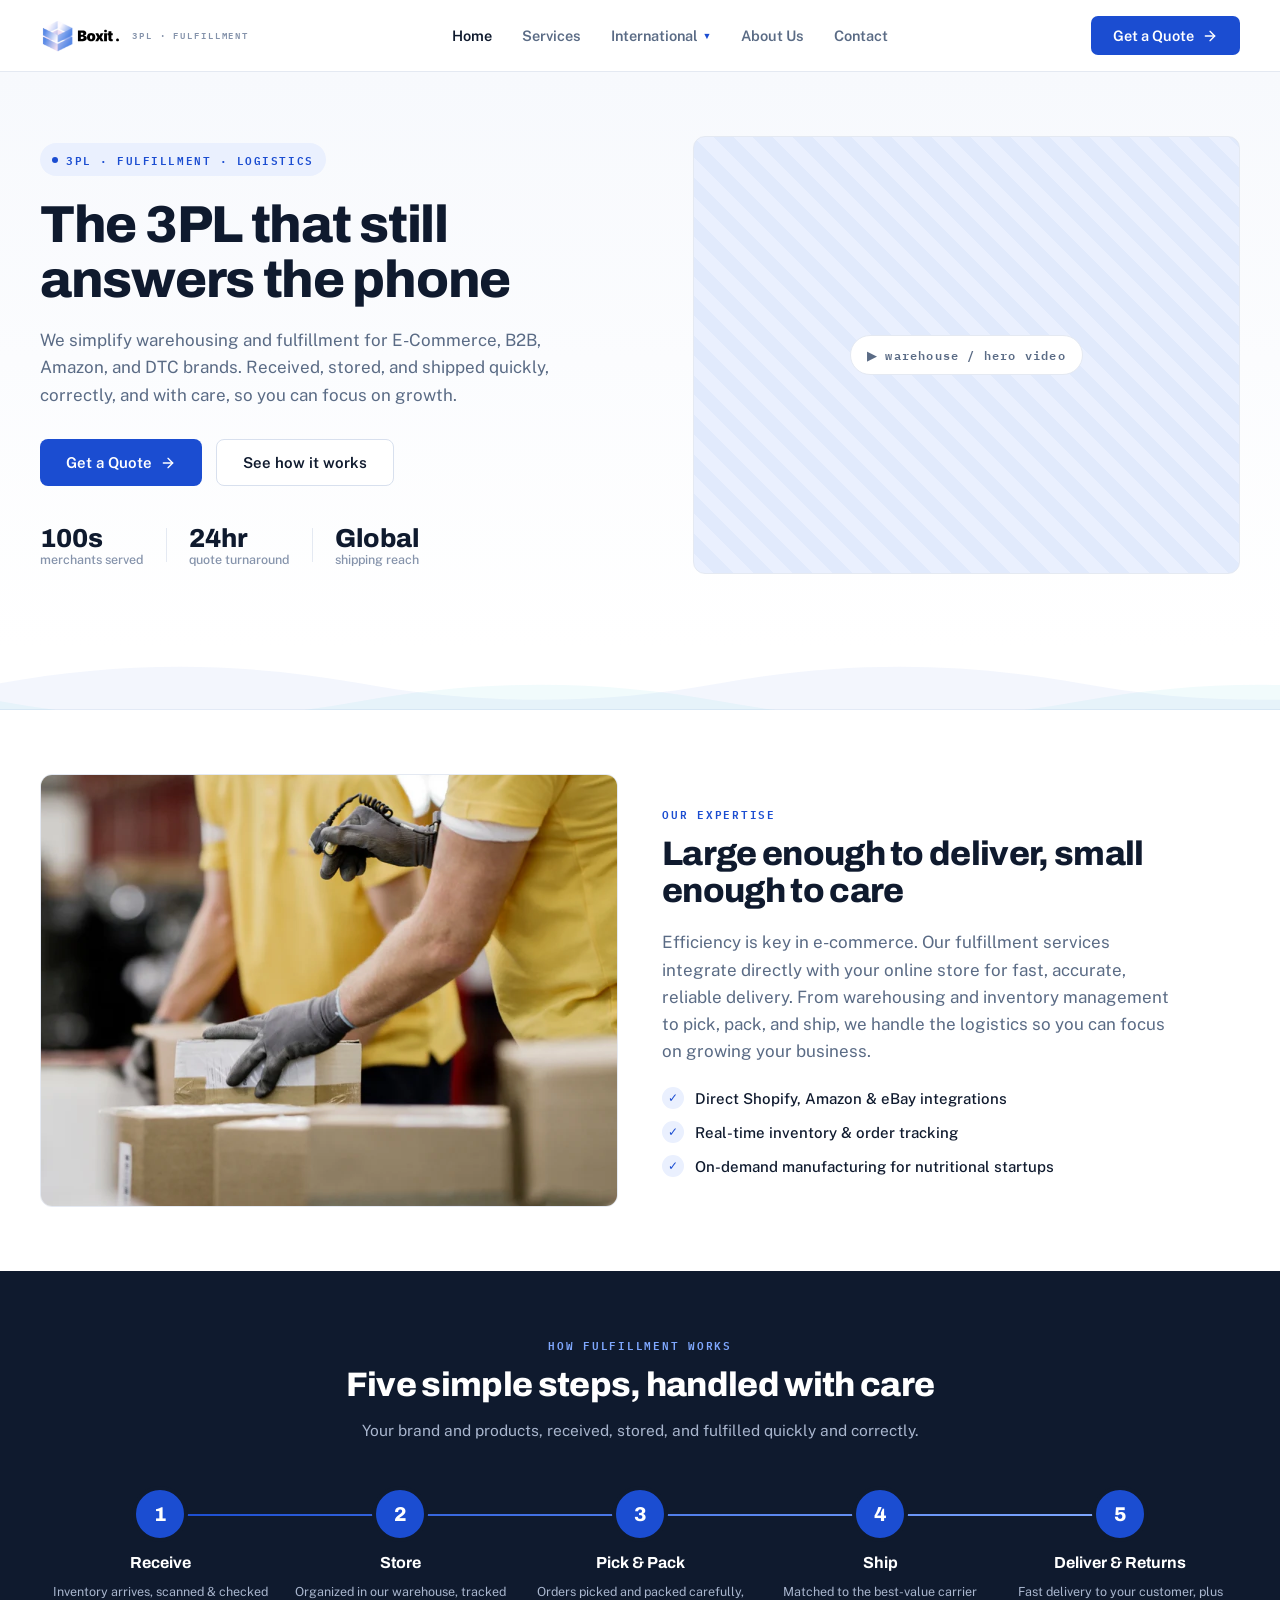
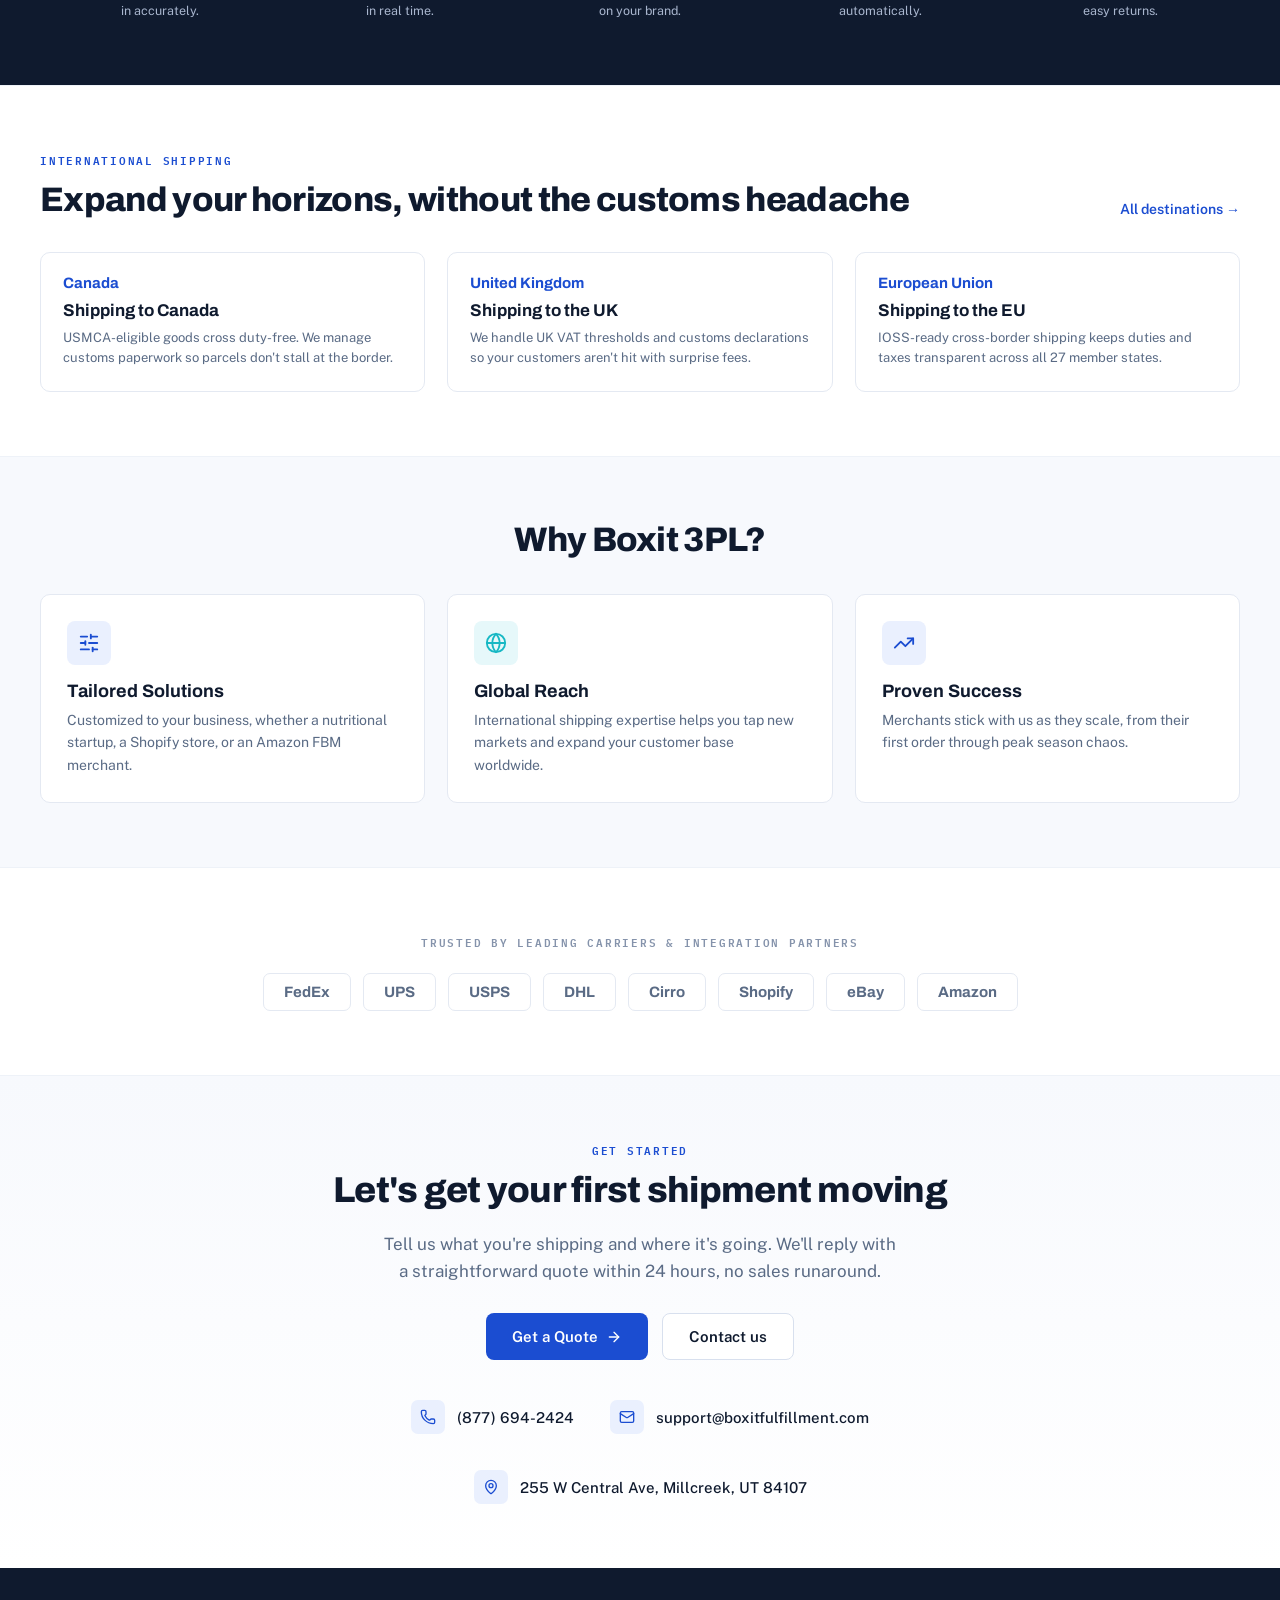
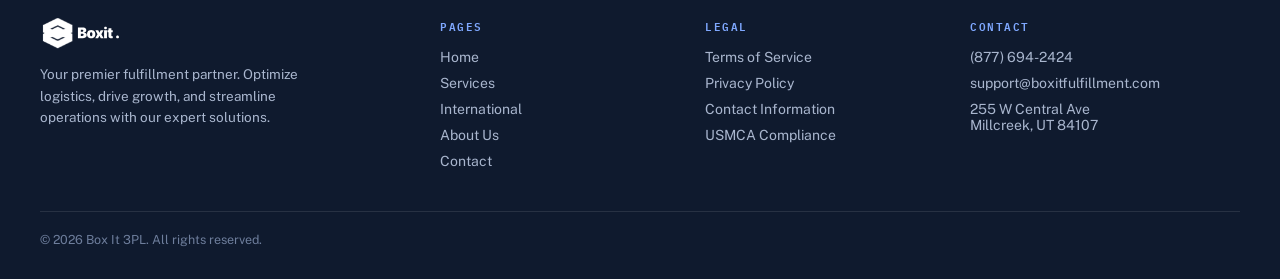
==== commit 06501f5e: "Add mobile nav menu, smooth UI transitions, and form field tracking Add a working hamburger menu for" ====
--- a/index.html
+++ b/index.html
@@ -5,6 +5,19 @@
 <meta name="viewport" content="width=device-width, initial-scale=1">
 <title>Box It Fulfillment | 3PL, Warehousing &amp; Shipping</title>
 <meta name="description" content="Box It 3PL simplifies warehousing and fulfillment for e-commerce, B2B, Amazon, and DTC brands. Received, stored, and shipped quickly, correctly, and with care.">
+<link rel="icon" type="image/svg+xml" href="Assets/Logo's/Boxit Logo.svg">
+<link rel="icon" type="image/png" href="Assets/Logo's/Boxit Logo.png">
+<link rel="apple-touch-icon" href="Assets/Logo's/Boxit Logo.png">
+<meta property="og:type" content="website">
+<meta property="og:site_name" content="Box It Fulfillment">
+<meta property="og:title" content="Box It Fulfillment | 3PL, Warehousing &amp; Shipping">
+<meta property="og:description" content="Box It 3PL simplifies warehousing and fulfillment for e-commerce, B2B, Amazon, and DTC brands. Received, stored, and shipped quickly, correctly, and with care.">
+<meta property="og:url" content="https://boxitfulfillment.com/">
+<meta property="og:image" content="https://boxitfulfillment.com/Assets/imgi_14_E-CommerceFulfillmentBoxIT3PL.png">
+<meta name="twitter:card" content="summary_large_image">
+<meta name="twitter:title" content="Box It Fulfillment | 3PL, Warehousing &amp; Shipping">
+<meta name="twitter:description" content="Box It 3PL simplifies warehousing and fulfillment for e-commerce, B2B, Amazon, and DTC brands. Received, stored, and shipped quickly, correctly, and with care.">
+<meta name="twitter:image" content="https://boxitfulfillment.com/Assets/imgi_14_E-CommerceFulfillmentBoxIT3PL.png">
 <link rel="preconnect" href="https://fonts.googleapis.com">
 <link rel="preconnect" href="https://fonts.gstatic.com" crossorigin>
 <link href="https://fonts.googleapis.com/css2?family=Archivo:wght@400;700;800&family=Public+Sans:wght@400;500;600&family=IBM+Plex+Mono:wght@500;600&display=swap" rel="stylesheet">
@@ -15,11 +28,12 @@
 <!-- ============ HEADER ============ -->
 <header class="site">
   <div class="navbar">
+    <button class="menu-toggle" type="button" aria-label="Open menu" aria-expanded="false" aria-controls="mainNav"><span class="menu-toggle-icon"><svg width="22" height="22" viewBox="0 0 24 24" fill="none" stroke="currentColor" stroke-width="2" stroke-linecap="round" stroke-linejoin="round"><path d="M4 5h16"/><path d="M4 12h16"/><path d="M4 19h16"/></svg></span></button>
     <a class="logo" href="index.html">
       <img src="Assets/Logo's/Horizonal_Logo.svg" alt="Box It 3PL" height="34">
       <span class="logo-sub">3PL · FULFILLMENT</span>
     </a>
-    <nav class="main">
+    <nav class="main" id="mainNav">
       <a href="index.html" class="active">Home</a>
       <a href="services.html">Services</a>
       <div class="dropdown" id="intlDropdown">
@@ -32,7 +46,6 @@
       </div>
       <a href="about.html">About Us</a>
       <a href="contact.html">Contact</a>
-      <a href="blog.html">Blog</a>
     </nav>
     <button class="nav-cta" data-open-quote>Get a Quote<svg width="16" height="16" viewBox="0 0 24 24" fill="none" stroke="currentColor" stroke-width="2" stroke-linecap="round" stroke-linejoin="round"><path d="M5 12h14"/><path d="m12 5 7 7-7 7"/></svg></button>
   </div>
@@ -43,7 +56,7 @@
   <div class="wrap hero-grid">
     <div>
       <span class="badge"><span class="dot"></span>3PL · FULFILLMENT · LOGISTICS</span>
-      <h1>Unlock the full potential of your business with Boxit</h1>
+      <h1>The 3PL that still answers the phone</h1>
       <p class="lede">We simplify warehousing and fulfillment for E-Commerce, B2B, Amazon, and DTC brands. Received, stored, and shipped quickly, correctly, and with care, so you can focus on growth.</p>
       <div class="hero-actions">
         <button class="btn btn-primary" data-open-quote>Get a Quote<svg width="16" height="16" viewBox="0 0 24 24" fill="none" stroke="currentColor" stroke-width="2" stroke-linecap="round" stroke-linejoin="round"><path d="M5 12h14"/><path d="m12 5 7 7-7 7"/></svg></button>
@@ -127,7 +140,7 @@
     <div class="cards3">
       <div class="card reveal"><div class="ico"><svg width="22" height="22" viewBox="0 0 24 24" fill="none" stroke="currentColor" stroke-width="2" stroke-linecap="round" stroke-linejoin="round"><path d="M10 5H3"/><path d="M12 19H3"/><path d="M14 3v4"/><path d="M16 17v4"/><path d="M21 12h-9"/><path d="M21 19h-5"/><path d="M21 5h-7"/><path d="M8 10v4"/><path d="M8 12H3"/></svg></div><h3>Tailored Solutions</h3><p>Customized to your business, whether a nutritional startup, a Shopify store, or an Amazon FBM merchant.</p></div>
       <div class="card reveal"><div class="ico"><svg width="22" height="22" viewBox="0 0 24 24" fill="none" stroke="currentColor" stroke-width="2" stroke-linecap="round" stroke-linejoin="round"><circle cx="12" cy="12" r="10"/><path d="M12 2a14.5 14.5 0 0 0 0 20 14.5 14.5 0 0 0 0-20"/><path d="M2 12h20"/></svg></div><h3>Global Reach</h3><p>International shipping expertise helps you tap new markets and expand your customer base worldwide.</p></div>
-      <div class="card reveal"><div class="ico"><svg width="22" height="22" viewBox="0 0 24 24" fill="none" stroke="currentColor" stroke-width="2" stroke-linecap="round" stroke-linejoin="round"><path d="M16 7h6v6"/><path d="m22 7-8.5 8.5-5-5L2 17"/></svg></div><h3>Proven Success</h3><p>Hundreds of merchants have opened millions in new revenue opportunities with our help.</p></div>
+      <div class="card reveal"><div class="ico"><svg width="22" height="22" viewBox="0 0 24 24" fill="none" stroke="currentColor" stroke-width="2" stroke-linecap="round" stroke-linejoin="round"><path d="M16 7h6v6"/><path d="m22 7-8.5 8.5-5-5L2 17"/></svg></div><h3>Proven Success</h3><p>Merchants stick with us as they scale, from their first order through peak season chaos.</p></div>
     </div>
   </div>
 </section>
@@ -144,31 +157,21 @@
   </div>
 </section>
 
-<!-- ============ QUOTE ============ -->
+<!-- ============ GET STARTED ============ -->
 <section class="block quote-sec" id="quote">
-  <div class="wrap quote-grid">
-    <div>
-      <div class="eyebrow">GET STARTED</div>
-      <h2 style="margin-top:12px;font-size:36px">Ready to take your business to the next level?</h2>
-      <p class="lede">Fill out the form and we'll get back to you within 24 hours. From on-demand manufacturing to specialized Shopify and Amazon FBM fulfillment, we're your partner in global success.</p>
-      <div style="display:flex;flex-direction:column;gap:14px;margin-top:28px">
-        <div class="contact-row"><span class="ci">✆</span>(877) 694-2424</div>
-        <div class="contact-row"><span class="ci">✉</span>support@boxitfulfillment.com</div>
-        <div class="contact-row"><span class="ci">⌂</span>255 W Central Ave, Millcreek, UT 84107</div>
-      </div>
-    </div>
-    <form class="formcard" onsubmit="return false">
-      <div class="fgrid">
-        <div class="field"><label>First Name *</label><input placeholder="Jane"></div>
-        <div class="field"><label>Last Name *</label><input placeholder="Doe"></div>
-        <div class="field"><label>Email *</label><input placeholder="jane@brand.com" type="email"></div>
-        <div class="field"><label>Company *</label><input placeholder="Brand Co."></div>
-        <div class="field"><label>Service Needs</label><select><option>Select a service</option><option>Fulfillment Services</option><option>Warehousing</option><option>Shipping Solutions</option><option>Inventory Management</option><option>Returns Processing</option></select></div>
-        <div class="field"><label>Monthly Volume</label><select><option>Select range</option><option>1–50 orders</option><option>51–200 orders</option><option>201–500 orders</option><option>501–1000 orders</option><option>1000+ orders</option></select></div>
-      </div>
-      <div class="field full"><label>Message</label><textarea placeholder="Tell us about your business…"></textarea></div>
-      <button class="btn btn-primary" style="width:100%;margin-top:18px">Send Message</button>
-    </form>
+  <div class="wrap" style="max-width:720px;text-align:center;margin:0 auto">
+    <div class="eyebrow">GET STARTED</div>
+    <h2 style="margin-top:12px;font-size:36px">Let's get your first shipment moving</h2>
+    <p class="lede" style="margin-left:auto;margin-right:auto">Tell us what you're shipping and where it's going. We'll reply with a straightforward quote within 24 hours, no sales runaround.</p>
+    <div class="hero-actions" style="justify-content:center;margin-top:28px">
+      <button class="btn btn-primary" data-open-quote>Get a Quote<svg width="16" height="16" viewBox="0 0 24 24" fill="none" stroke="currentColor" stroke-width="2" stroke-linecap="round" stroke-linejoin="round"><path d="M5 12h14"/><path d="m12 5 7 7-7 7"/></svg></button>
+      <a class="btn btn-ghost" href="contact.html">Contact us</a>
+    </div>
+    <div style="display:flex;justify-content:center;gap:36px;flex-wrap:wrap;margin-top:40px">
+      <div class="contact-row"><span class="ci"><svg width="16" height="16" viewBox="0 0 24 24" fill="none" stroke="currentColor" stroke-width="2" stroke-linecap="round" stroke-linejoin="round"><path d="M13.832 16.568a1 1 0 0 0 1.213-.303l.355-.465A2 2 0 0 1 17 15h3a2 2 0 0 1 2 2v3a2 2 0 0 1-2 2A18 18 0 0 1 2 4a2 2 0 0 1 2-2h3a2 2 0 0 1 2 2v3a2 2 0 0 1-.8 1.6l-.468.351a1 1 0 0 0-.292 1.233 14 14 0 0 0 6.392 6.384"/></svg></span><a href="tel:+18776942424">(877) 694-2424</a></div>
+      <div class="contact-row"><span class="ci"><svg width="16" height="16" viewBox="0 0 24 24" fill="none" stroke="currentColor" stroke-width="2" stroke-linecap="round" stroke-linejoin="round"><path d="m22 7-8.991 5.727a2 2 0 0 1-2.009 0L2 7"/><rect x="2" y="4" width="20" height="16" rx="2"/></svg></span><a href="mailto:support@boxitfulfillment.com">support@boxitfulfillment.com</a></div>
+      <div class="contact-row"><span class="ci"><svg width="16" height="16" viewBox="0 0 24 24" fill="none" stroke="currentColor" stroke-width="2" stroke-linecap="round" stroke-linejoin="round"><path d="M20 10c0 4.993-5.539 10.193-7.399 11.799a1 1 0 0 1-1.202 0C9.539 20.193 4 14.993 4 10a8 8 0 0 1 16 0"/><circle cx="12" cy="10" r="3"/></svg></span><span>255 W Central Ave, Millcreek, UT 84107</span></div>
+    </div>
   </div>
 </section>
 
@@ -179,7 +182,7 @@
       <div class="logo"><img src="Assets/Logo's/Horizonal_Logo.svg" alt="Box It 3PL" height="34"></div>
       <p style="font:400 13.5px/1.6 'Public Sans';color:#A9B6CE;margin-top:14px;max-width:270px">Your premier fulfillment partner. Optimize logistics, drive growth, and streamline operations with our expert solutions.</p>
     </div>
-    <div class="fcol"><div class="fhead">PAGES</div><a href="index.html">Home</a><a href="services.html">Services</a><a href="canada.html">International</a><a href="about.html">About Us</a><a href="contact.html">Contact</a><a href="blog.html">Blog</a></div>
+    <div class="fcol"><div class="fhead">PAGES</div><a href="index.html">Home</a><a href="services.html">Services</a><a href="canada.html">International</a><a href="about.html">About Us</a><a href="contact.html">Contact</a></div>
     <div class="fcol"><div class="fhead">LEGAL</div><a href="#">Terms of Service</a><a href="#">Privacy Policy</a><a href="contact.html">Contact Information</a><a href="usmca.html">USMCA Compliance</a></div>
     <div class="fcol"><div class="fhead">CONTACT</div><span>(877) 694-2424</span><span>support@boxitfulfillment.com</span><span>255 W Central Ave<br>Millcreek, UT 84107</span></div>
   </div>
@@ -197,14 +200,15 @@
     </div>
     <form class="modal-body" onsubmit="return false">
       <div class="fgrid">
-        <div class="field"><label>First Name *</label><input placeholder="Jane"></div>
-        <div class="field"><label>Last Name *</label><input placeholder="Doe"></div>
-        <div class="field"><label>Email *</label><input placeholder="jane@brand.com" type="email"></div>
-        <div class="field"><label>Company *</label><input placeholder="Brand Co."></div>
-        <div class="field"><label>Service Needs</label><select><option>Select a service</option><option>Fulfillment Services</option><option>Warehousing</option><option>Shipping Solutions</option><option>Inventory Management</option><option>Returns Processing</option><option>International Shipping</option></select></div>
-        <div class="field"><label>Monthly Volume</label><select><option>Select range</option><option>1–50 orders</option><option>51–200 orders</option><option>201–500 orders</option><option>501–1000 orders</option><option>1000+ orders</option></select></div>
-      </div>
-      <div class="field full"><label>Message</label><textarea placeholder="Tell us about your products, destinations, and volume…"></textarea></div>
+        <div class="field"><label>First Name *</label><input name="First Name" placeholder="Jane"></div>
+        <div class="field"><label>Last Name *</label><input name="Last Name" placeholder="Doe"></div>
+        <div class="field"><label>Email *</label><input name="Email" placeholder="jane@brand.com" type="email"></div>
+        <div class="field"><label>Company *</label><input name="Company" placeholder="Brand Co."></div>
+        <div class="field"><label>Service Needs</label><select name="Service Needs"><option>Select a service</option><option>Fulfillment Services</option><option>Warehousing</option><option>Shipping Solutions</option><option>Inventory Management</option><option>Returns Processing</option><option>International Shipping</option></select></div>
+        <div class="field"><label>Shipping To</label><select name="Shipping To"><option>Select destination</option><option>United States (domestic)</option><option>Canada</option><option>United Kingdom</option><option>European Union</option><option>Multiple / not sure</option></select></div>
+      </div>
+      <div class="field full"><label>Monthly Volume</label><select name="Monthly Volume"><option>Select range</option><option>1–50 orders</option><option>51–200 orders</option><option>201–500 orders</option><option>501–1000 orders</option><option>1000+ orders</option></select></div>
+      <div class="field full"><label>Message</label><textarea name="Message" placeholder="Tell us about your products, destinations, and volume…"></textarea></div>
       <button class="btn btn-primary" style="width:100%;margin-top:18px">Send Message</button>
     </form>
   </div>
--- a/styles.css
+++ b/styles.css
@@ -1,6 +1,7 @@
 /* ===================================================================
    Box It Fulfillment — shared styles
-   Used by: index.html, services.html, canada.html, uk.html, eu.html
+   Used by: index.html, services.html, canada.html, uk.html, eu.html,
+   usmca.html, contact.html
    =================================================================== */
 :root{
   --blue:#1B4DD1; --blue-dark:#0E2E7A; --ink:#0F1A2E; --muted:#5A6B85;
@@ -16,7 +17,7 @@
 .wrap{max-width:1280px;margin:0 auto;padding-left:40px;padding-right:40px}
 
 /* Buttons */
-.btn{display:inline-block;font:600 15px 'Public Sans',sans-serif;padding:14px 26px;border-radius:8px;cursor:pointer;border:none}
+.btn{display:inline-block;font:600 15px 'Public Sans',sans-serif;padding:14px 26px;border-radius:8px;cursor:pointer;border:none;transition:background-color .15s ease,color .15s ease,border-color .15s ease}
 .btn-primary{background:var(--blue);color:#fff}
 .btn-primary:hover{background:var(--blue-dark)}
 .btn-ghost{background:#fff;color:var(--ink);border:1px solid #D8E0EE}
@@ -36,26 +37,27 @@
 .logo-sub{font:600 8.5px/1 'IBM Plex Mono',monospace;letter-spacing:.22em;color:var(--faint)}
 footer.site .logo img{filter:brightness(0) invert(1)}
 nav.main{display:flex;align-items:center;gap:30px;font:600 14.5px 'Public Sans',sans-serif}
-nav.main a{color:var(--muted)}
+nav.main a{color:var(--muted);transition:color .15s ease}
 nav.main a.active,nav.main a:hover{color:var(--ink)}
 .dropdown{position:relative}
-.dropdown>button{background:none;border:none;cursor:pointer;font:inherit;color:var(--muted);display:flex;align-items:center;gap:5px;padding:0}
+.dropdown>button{background:none;border:none;cursor:pointer;font:inherit;color:var(--muted);display:flex;align-items:center;gap:5px;padding:0;transition:color .15s ease}
 .dropdown>button:hover,.dropdown.active>button{color:var(--ink)}
 .dropdown .caret{font-size:9px;color:var(--blue)}
-.dropdown-menu{position:absolute;top:calc(100% + 18px);left:-18px;width:288px;background:#fff;border:1px solid var(--line);border-radius:10px;box-shadow:0 24px 50px -18px rgba(15,26,46,.4);padding:8px;opacity:0;visibility:hidden;transform:translateY(-6px);transition:.16s ease}
+.dropdown-menu{position:absolute;top:calc(100% + 18px);left:-18px;width:288px;background:#fff;border:1px solid var(--line);border-radius:10px;box-shadow:0 24px 50px -18px rgba(15,26,46,.4);padding:8px;opacity:0;visibility:hidden;transform:translateY(-6px);transition:opacity .16s ease,visibility .16s ease,transform .16s ease}
 .dropdown.open .dropdown-menu,.dropdown:hover .dropdown-menu{opacity:1;visibility:visible;transform:translateY(0)}
 .dropdown-menu::before{content:"";position:absolute;top:-7px;left:34px;width:12px;height:12px;background:#fff;border-left:1px solid var(--line);border-top:1px solid var(--line);transform:rotate(45deg)}
-.dropdown-menu a{display:block;padding:11px 13px;border-radius:7px;color:var(--ink)}
+.dropdown-menu a{display:block;padding:11px 13px;border-radius:7px;color:var(--ink);transition:background-color .15s ease}
 .dropdown-menu a:hover,.dropdown-menu a.active{background:#F2F6FF}
 .dropdown-menu .t{display:block;font:600 14px 'Public Sans',sans-serif}
 .dropdown-menu .d{display:block;font:400 11.5px/1.3 'Public Sans',sans-serif;color:var(--faint);margin-top:2px}
-.nav-cta{background:var(--blue);color:#fff;font:600 14.5px 'Public Sans',sans-serif;padding:11px 22px;border-radius:7px;border:none;cursor:pointer}
+.nav-cta{background:var(--blue);color:#fff;font:600 14.5px 'Public Sans',sans-serif;padding:11px 22px;border-radius:7px;border:none;cursor:pointer;transition:background-color .15s ease}
 .nav-cta:hover{background:var(--blue-dark)}
+.menu-toggle{display:none;background:none;border:none;cursor:pointer;color:var(--ink);padding:4px;align-items:center;justify-content:center}
 
 /* Breadcrumb */
 .breadcrumb{padding:22px 0 0;background:linear-gradient(180deg,var(--bg2),#fff)}
 .breadcrumb .wrap{display:flex;gap:8px;align-items:center;font:500 13px 'Public Sans';color:var(--faint)}
-.breadcrumb a{color:var(--faint)}
+.breadcrumb a{color:var(--faint);transition:color .15s ease}
 .breadcrumb a:hover{color:var(--blue)}
 .breadcrumb .here{color:var(--blue)}
 
@@ -169,7 +171,7 @@
 .range-legend{display:flex;justify-content:space-between;font:500 11px 'IBM Plex Mono';color:var(--faint);margin-top:4px}
 .calc-note{font:400 13px/1.5 'Public Sans';color:var(--faint);margin-top:20px}
 .toggle-row{display:flex;gap:10px;margin-top:10px}
-.toggle-row button{flex:1;padding:11px 8px;border:1px solid #D8E0EE;border-radius:7px;font:600 13px 'Public Sans';cursor:pointer;background:#fff;color:var(--muted)}
+.toggle-row button{flex:1;padding:11px 8px;border:1px solid #D8E0EE;border-radius:7px;font:600 13px 'Public Sans';cursor:pointer;background:#fff;color:var(--muted);transition:background-color .15s ease,color .15s ease,border-color .15s ease}
 .toggle-row button.on{background:var(--blue);color:#fff;border-color:var(--blue)}
 .calc-out{padding:28px;display:flex;flex-direction:column;justify-content:center}
 .calc-line{display:flex;justify-content:space-between;align-items:center;padding:12px 0;border-bottom:1px solid var(--line2)}
@@ -186,13 +188,16 @@
 .faq-head h2{margin-top:10px}
 .faq-list{display:flex;flex-direction:column;gap:12px}
 .faq-item{background:#fff;border:1px solid var(--line);border-radius:9px;overflow:hidden}
-.faq-q{display:flex;justify-content:space-between;align-items:center;gap:16px;padding:18px 22px;cursor:pointer;list-style:none}
+.faq-q{display:flex;justify-content:space-between;align-items:center;gap:16px;padding:18px 22px;cursor:pointer;list-style:none;transition:background-color .15s ease}
 .faq-q::-webkit-details-marker{display:none}
 .faq-q:hover{background:#FAFBFE}
 .faq-q span{font:700 16px 'Archivo';color:var(--ink)}
 .faq-q .sign{font:400 22px 'Archivo';color:var(--blue);flex:none;line-height:1;transition:.15s}
 .faq-item[open] .faq-q .sign{transform:rotate(45deg)}
-.faq-a{font:400 14px/1.6 'Public Sans';color:var(--muted);padding:0 22px 18px}
+.faq-a{font:400 14px/1.6 'Public Sans';color:var(--muted);padding:0 22px 18px;opacity:1;transform:translateY(0);transition:opacity .22s ease,transform .22s ease}
+@starting-style{
+  .faq-item[open] .faq-a{opacity:0;transform:translateY(-4px)}
+}
 
 /* CTA band */
 .cta-band{background:var(--blue);color:#fff;padding:56px 0;text-align:center}
@@ -227,7 +232,7 @@
 .fgrid{display:grid;grid-template-columns:1fr 1fr;gap:14px}
 .field{display:flex;flex-direction:column;gap:6px}
 .field label{font:600 12px 'Public Sans';color:var(--muted)}
-.field input,.field select,.field textarea{border:1px solid #D8E0EE;border-radius:7px;padding:11px 13px;font:400 14px 'Public Sans';outline:none;background:#fff}
+.field input,.field select,.field textarea{border:1px solid #D8E0EE;border-radius:7px;padding:11px 13px;font:400 14px 'Public Sans';outline:none;background:#fff;transition:border-color .15s ease}
 .field input:focus,.field select:focus,.field textarea:focus{border-color:var(--blue)}
 .field textarea{min-height:80px;resize:vertical}
 .full{margin-top:14px}
@@ -237,17 +242,25 @@
 .fgrid4{display:grid;grid-template-columns:1.6fr 1fr 1fr 1.2fr;gap:40px}
 .fhead{font:600 11px 'IBM Plex Mono',monospace;letter-spacing:.14em;color:#7FA8FF;margin-bottom:14px}
 .fcol a,.fcol span{display:block;font:400 14px 'Public Sans';color:#A9B6CE;margin-bottom:10px}
+.fcol a{transition:color .15s ease}
 .fcol a:hover{color:#fff}
 .copyright{border-top:1px solid rgba(255,255,255,.1);margin-top:32px;padding-top:20px;font:400 12.5px 'Public Sans';color:#6E7E9C}
 
 /* Modal */
-.modal-overlay{position:fixed;inset:0;background:rgba(15,26,46,.55);backdrop-filter:blur(3px);z-index:9999;display:none;align-items:flex-start;justify-content:center;padding:44px 20px;overflow:auto}
-.modal-overlay.open{display:flex}
-.modal{background:#fff;border-radius:12px;width:660px;max-width:100%;box-shadow:0 40px 100px -20px rgba(15,26,46,.6);overflow:hidden}
+.modal-overlay{position:fixed;inset:0;background:rgba(15,26,46,.55);backdrop-filter:blur(3px);z-index:9999;display:none;align-items:flex-start;justify-content:center;padding:44px 20px;overflow:auto;opacity:0;transition:opacity .22s ease,display .22s allow-discrete}
+.modal-overlay.open{display:flex;opacity:1}
+@starting-style{
+  .modal-overlay.open{opacity:0}
+}
+.modal{background:#fff;border-radius:12px;width:660px;max-width:100%;box-shadow:0 40px 100px -20px rgba(15,26,46,.6);overflow:hidden;transform:translateY(-16px) scale(.98);transition:transform .22s ease}
+.modal-overlay.open .modal{transform:translateY(0) scale(1)}
+@starting-style{
+  .modal-overlay.open .modal{transform:translateY(-16px) scale(.98)}
+}
 .modal-head{background:var(--blue);color:#fff;padding:24px 30px;position:relative}
 .modal-head h3{font:800 24px 'Archivo',sans-serif;margin:6px 0 0}
 .modal-head p{font:400 13.5px 'Public Sans';color:#CDD9F7;margin-top:6px}
-.modal-close{position:absolute;top:22px;right:24px;width:34px;height:34px;border-radius:7px;border:none;background:rgba(255,255,255,.16);color:#fff;font-size:19px;cursor:pointer}
+.modal-close{position:absolute;top:22px;right:24px;width:34px;height:34px;border-radius:7px;border:none;background:rgba(255,255,255,.16);color:#fff;font-size:19px;cursor:pointer;transition:background-color .15s ease}
 .modal-close:hover{background:rgba(255,255,255,.3)}
 .modal-body{padding:26px 30px 30px}
 
@@ -261,6 +274,7 @@
   .card,a.card,.wave-layer{transition:none}
   a.card:hover,.card.hover:hover{transform:none}
   .wave-layer{animation:none}
+  .modal-overlay,.modal,nav.main,.dropdown-menu,.faq-a{transition:none}
 }
 
 @media(max-width:900px){
@@ -268,7 +282,24 @@
   .steps.s5,.steps.s4,.cards4,.cards3,.keystats{grid-template-columns:1fr 1fr}
   .steps .rail{display:none}
   .calc-input{border-right:none;border-bottom:1px solid var(--line)}
-  nav.main{display:none}
   h1,h1.sm{font-size:38px}
   .wave-divider{height:40px}
-}
+
+  .menu-toggle{display:flex}
+  .logo-sub{display:none}
+  nav.main{display:none;position:absolute;top:100%;left:0;right:0;flex-direction:column;align-items:stretch;gap:0;background:#fff;border-bottom:1px solid var(--line);padding:4px 40px 18px;box-shadow:0 24px 48px -24px rgba(15,26,46,.35);max-height:calc(100vh - 67px);overflow-y:auto;opacity:0;transform:translateY(-8px);transition:opacity .18s ease,transform .18s ease,display .18s allow-discrete}
+  header.site.menu-open nav.main{display:flex;opacity:1;transform:translateY(0)}
+  @starting-style{
+    header.site.menu-open nav.main{opacity:0;transform:translateY(-8px)}
+  }
+  nav.main a{padding:13px 0;border-bottom:1px solid var(--line2)}
+  .dropdown{width:100%}
+  .dropdown>button{width:100%;justify-content:space-between;padding:13px 0;border-bottom:1px solid var(--line2);font:inherit;color:var(--muted)}
+  .dropdown-menu{display:none;position:static;box-shadow:none;border:none;border-radius:0;width:100%;padding:0 0 6px;background:var(--bg2);transition:opacity .16s ease,transform .16s ease,visibility .16s ease,display .16s allow-discrete}
+  .dropdown-menu::before{display:none}
+  .dropdown.open .dropdown-menu{display:block}
+  @starting-style{
+    .dropdown.open .dropdown-menu{opacity:0;transform:translateY(-6px)}
+  }
+  .dropdown-menu a{padding:11px 16px;border-radius:0}
+}
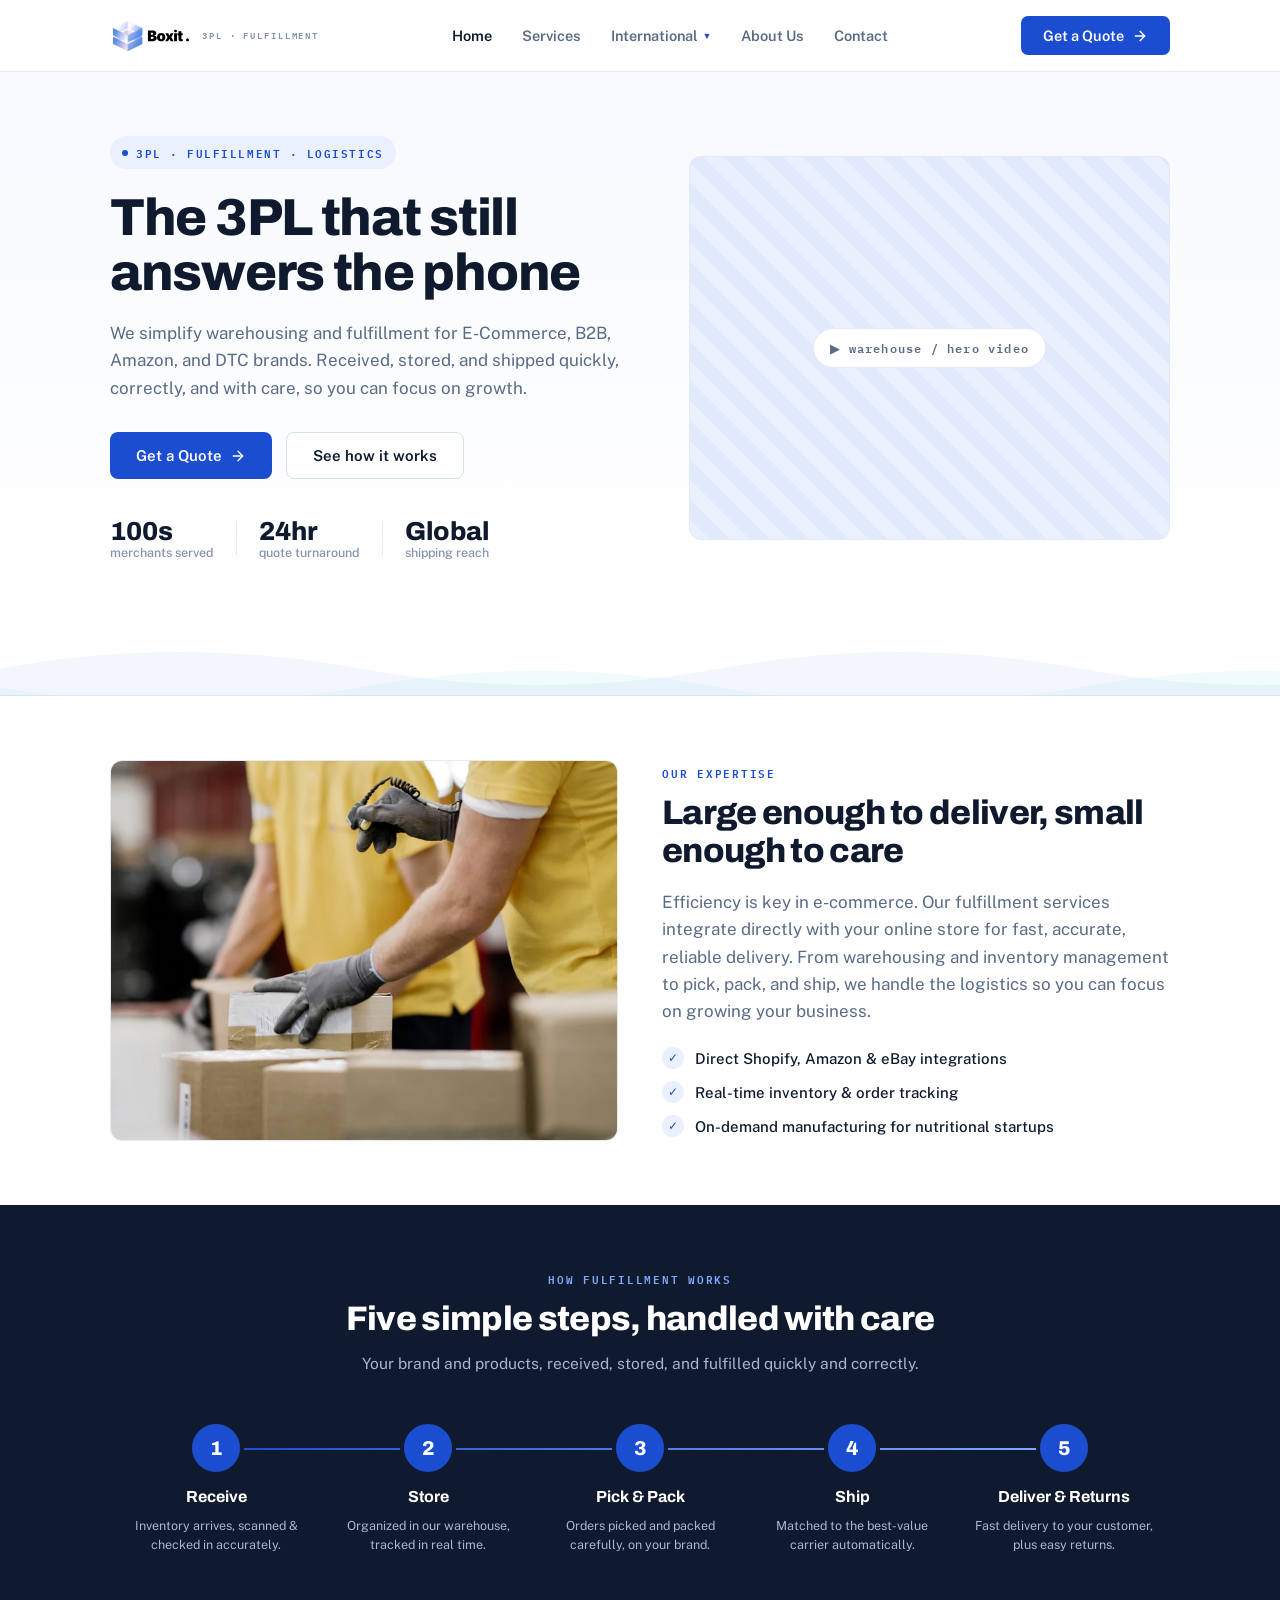
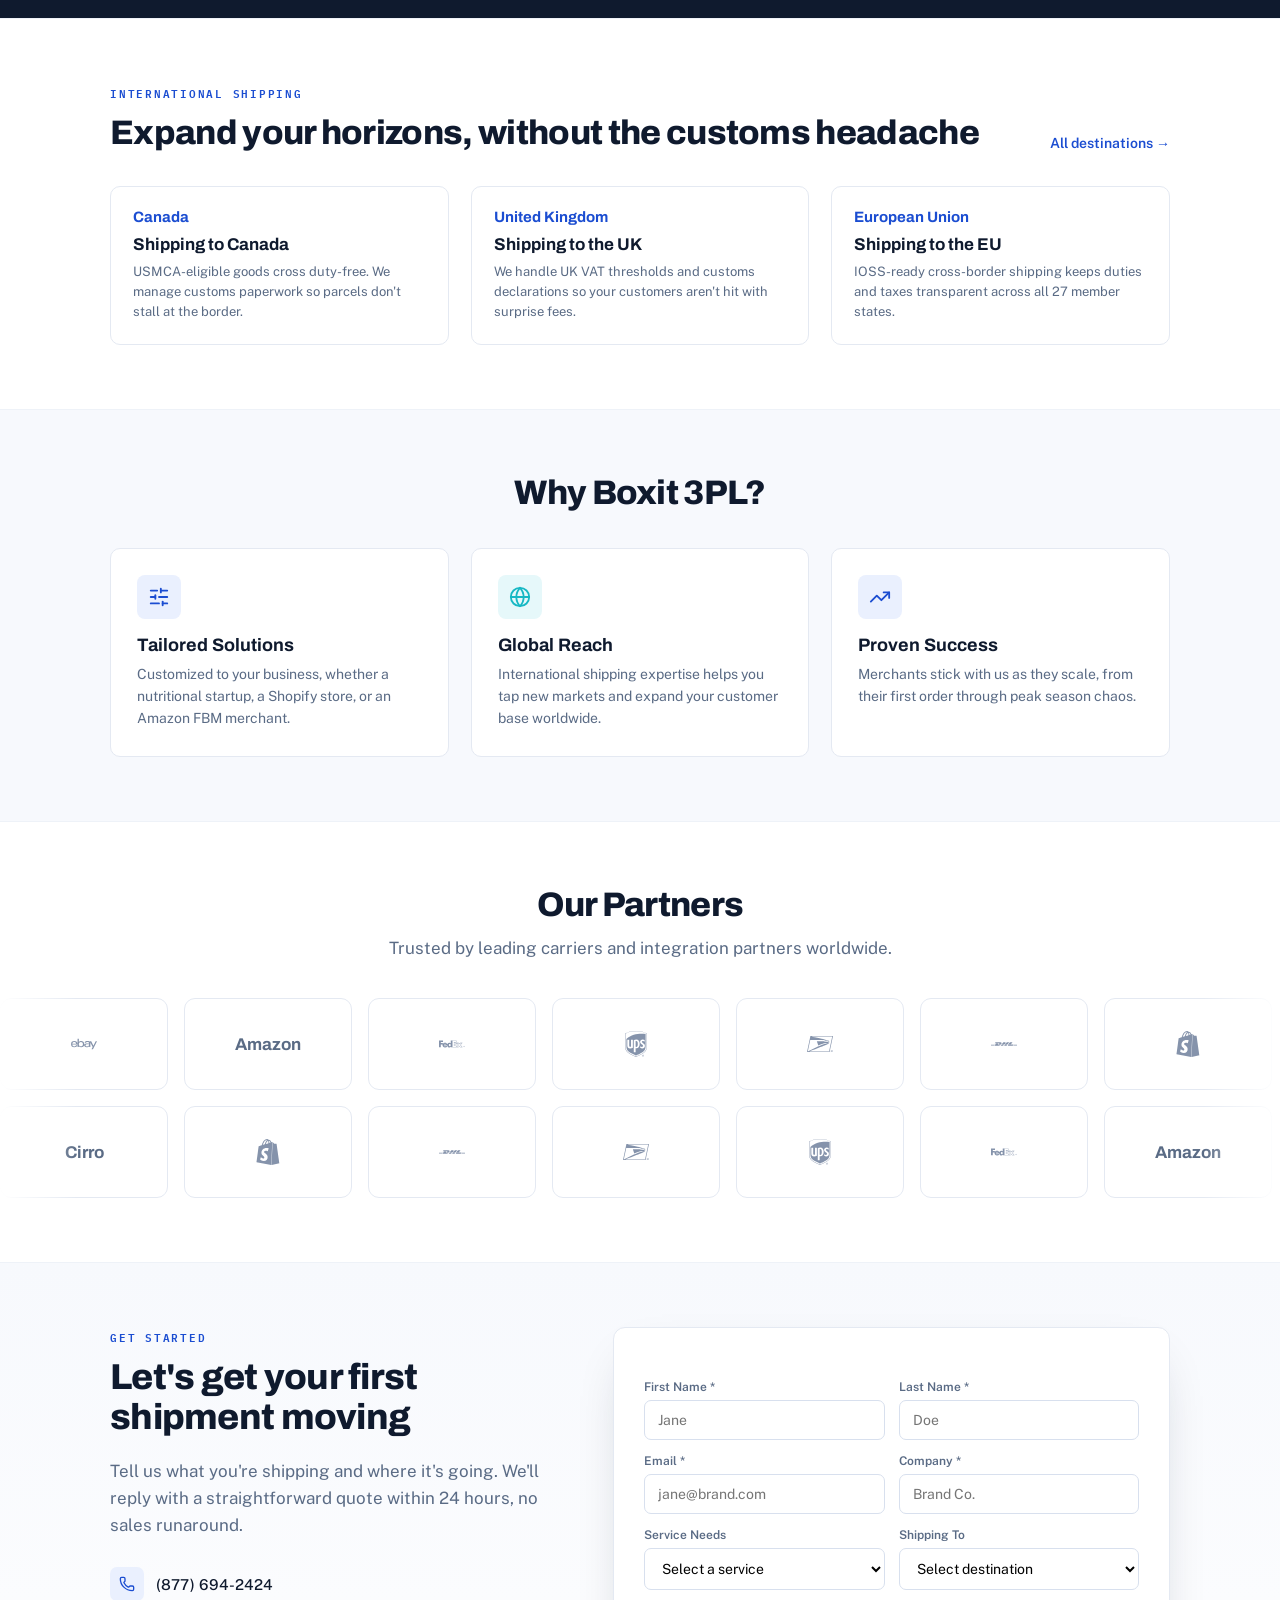
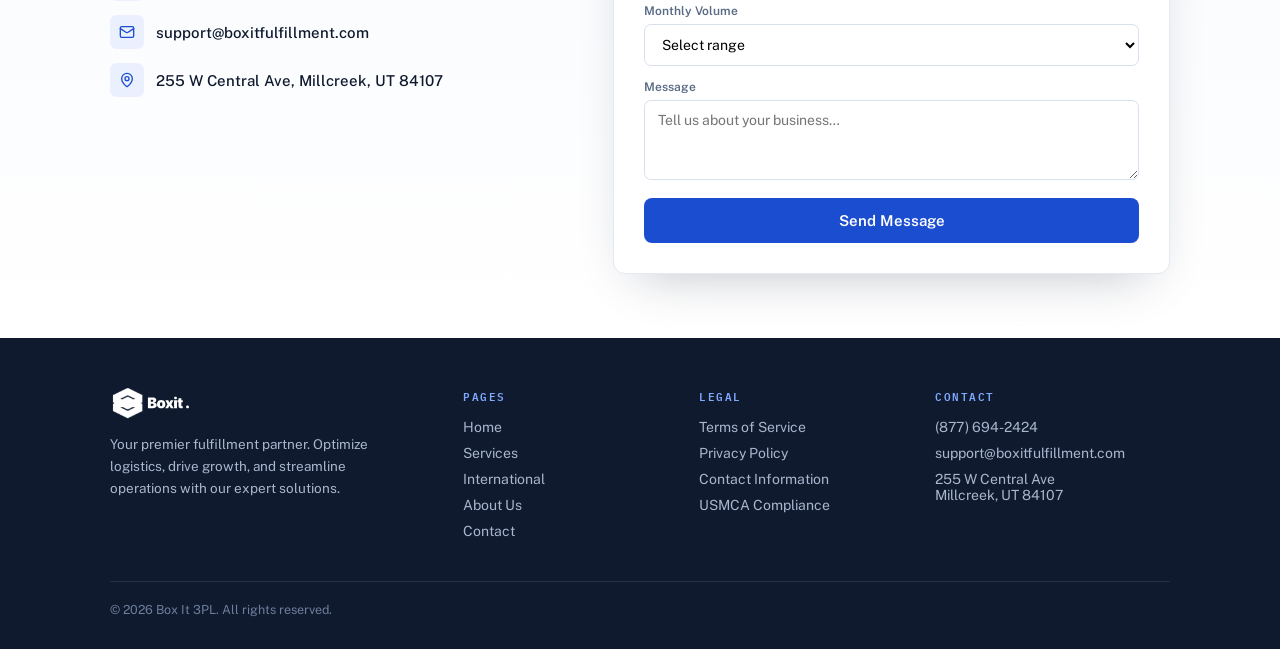
==== commit 3468a1ed: "Add About Us page, fix partners marquee loop, narrow desktop layout Build out about.html (founding s" ====
--- a/index.html
+++ b/index.html
@@ -148,29 +148,78 @@
 <!-- ============ PARTNERS ============ -->
 <section class="block partners">
   <div class="wrap">
-    <div class="eyebrow" style="color:var(--faint)">TRUSTED BY LEADING CARRIERS &amp; INTEGRATION PARTNERS</div>
-    <!-- Swap chips for <img src="assets/fedex.svg" ...> etc. when you have the logos -->
-    <div class="chips">
-      <span class="chip">FedEx</span><span class="chip">UPS</span><span class="chip">USPS</span><span class="chip">DHL</span>
-      <span class="chip">Cirro</span><span class="chip">Shopify</span><span class="chip">eBay</span><span class="chip">Amazon</span>
+    <h2 style="text-align:center">Our Partners</h2>
+    <p class="lede" style="text-align:center;margin-left:auto;margin-right:auto;margin-top:12px">Trusted by leading carriers and integration partners worldwide.</p>
+  </div>
+  <div class="marquee" style="margin-top:36px">
+    <div class="marquee-track">
+      <div class="partner-card" style="--brand:#E53238"><svg viewBox="0 0 24 24" aria-label="eBay"><path d="M6.056 12.132v-4.92h1.2v3.026c.59-.703 1.402-.906 2.202-.906 1.34 0 2.828.904 2.828 2.855 0 .233-.015.457-.06.668.24-.953 1.274-1.305 2.896-1.344.51-.018 1.095-.018 1.56-.018v-.135c0-.885-.556-1.244-1.53-1.244-.72 0-1.245.3-1.305.81h-1.275c.136-1.29 1.5-1.62 2.686-1.62 1.064 0 1.995.27 2.415 1.02l-.436-.84h1.41l2.055 4.125 2.055-4.126H24l-3.72 7.305h-1.346l1.07-2.04-2.33-4.38c.13.255.2.555.2.93v2.46c0 .346.01.69.04 1.005H16.8a6.543 6.543 0 01-.046-.765c-.603.734-1.32.96-2.32.96-1.48 0-2.272-.78-2.272-1.695 0-.15.015-.284.037-.405-.3 1.246-1.36 2.086-2.767 2.086-.87 0-1.694-.315-2.2-.93 0 .24-.015.494-.04.734h-1.18c.02-.39.04-.855.04-1.245v-1.05h-4.83c.065 1.095.818 1.74 1.853 1.74.718 0 1.355-.3 1.568-.93h1.24c-.24 1.29-1.61 1.725-2.79 1.725C.95 15.009 0 13.822 0 12.232c0-1.754.982-2.91 3.116-2.91 1.688 0 2.93.886 2.94 2.806v.005zm9.137.183c-1.095.034-1.77.233-1.77.95 0 .465.36.97 1.305.97 1.26 0 1.935-.69 1.935-1.814v-.13c-.45 0-.99.006-1.484.022h.012zm-6.06 1.875c1.11 0 1.876-.806 1.876-2.02s-.768-2.02-1.893-2.02c-1.11 0-1.89.806-1.89 2.02s.765 2.02 1.875 2.02h.03zm-4.35-2.514c-.044-1.125-.854-1.546-1.725-1.546-.944 0-1.694.474-1.815 1.546z"/></svg></div>
+      <div class="partner-card" style="--brand:#FF9900"><span class="wordmark">Amazon</span></div>
+      <div class="partner-card" style="--brand:#4D148C"><svg viewBox="0 0 24 24" aria-label="FedEx"><path d="M22.498 14.298c-.016-.414.345-.751.75-.755a.745.745 0 0 1 .752.755.755.755 0 0 1-.751.745c-.395.002-.759-.346-.751-.745zm.759-.083c.067-.02.164-.042.162-.13.007-.09-.086-.133-.162-.134h-.163v.263c0 .001.165-.002.163.001zm-.163.107v.418h-.14v-.91h.327c.156-.021.294.092.286.253a.218.218 0 0 1-.156.19c.162.083.108.322.173.467h-.156a2.355 2.355 0 0 1-.04-.205c-.018-.093-.047-.229-.17-.213h-.124zm.76-.024a.603.603 0 0 0-.605-.632c-.338-.012-.62.302-.605.632a.619.619 0 0 0 .605.622.61.61 0 0 0 .605-.622zm-5.052-.579l-.878 1.008h-1.306l1.559-1.745-1.56-1.75h1.355l.902.997.878-.998h1.306l-1.543 1.743 1.559 1.753h-1.371l-.901-1.008zm-4.703-.352v-.827h1.904v-1.506l1.724 1.948-1.724 1.941v-1.556h-1.904zm1.56 1.36h-3.2V9.044h3.224v1.024H13.77v1.163h1.888v.958h-1.904v1.522h1.904v1.016zm-5.705-.655c-.54.017-.878-.552-.877-1.04-.01-.507.307-1.123.878-1.105.579-.025.871.6.845 1.103.023.501-.29 1.062-.846 1.042zM4.743 12.41c.076-.358.403-.67.78-.663a.788.788 0 0 1 .803.663H4.743zm15.182.564l1.815-2.047h-2.125l-.74.844-.763-.844h-4.037v-.548h1.912V8.741H10.84v2.58c-.362-.448-.981-.559-1.526-.492-.782.123-1.427.762-1.634 1.514-.254-.958-1.179-1.588-2.157-1.554-.781.009-1.6.365-1.987 1.071v-.818h-1.87v-.9h2.043v-1.4H0v6.287h1.666v-2.644h1.666a7.59 7.59 0 0 0-.082.622c-.013 1.232 1.042 2.27 2.274 2.236a2.204 2.204 0 0 0 2.157-1.432H6.254c-.14.268-.441.38-.73.36-.457.009-.83-.417-.829-.86h2.914c.083 1.027.988 1.966 2.043 1.947a1.53 1.53 0 0 0 1.19-.639v.41h7.215l.754-.86.754.86h2.192l-1.832-2.055z"/></svg></div>
+      <div class="partner-card" style="--brand:#150400"><svg viewBox="0 0 24 24" aria-label="UPS"><path d="M11.668 14.544l-.028-5.226c.138-.055.387-.111.608-.111.995 0 1.41.774 1.41 2.682 0 1.853-.47 2.765-1.438 2.765-.22 0-.441-.055-.552-.11zM3.124 7.438c4.203-3.843 9.29-4.866 14.018-4.866 1.3 0 2.544.083 3.76.194h-.028v11.253c0 2.184-.774 3.926-2.295 5.171-1.355 1.134-5.447 2.959-6.581 3.456-1.161-.525-5.253-2.378-6.581-3.456-1.493-1.244-2.295-3.014-2.295-5.171V7.438zm12.664 2.599c.028.912.276 1.576 1.687 2.406.747.442 1.051.747 1.051 1.272 0 .581-.387.94-1.023.94-.553 0-1.189-.304-1.631-.691v1.576c.553.304 1.217.525 1.88.525 1.687 0 2.433-1.189 2.461-2.267.028-.995-.249-1.742-1.659-2.571-.608-.387-1.134-.636-1.106-1.244 0-.581.525-.802.995-.802.581 0 1.161.332 1.521.691V8.378c-.304-.221-.94-.581-1.88-.553-1.135.028-2.296.829-2.296 2.212zm-5.834 9.484h1.714l-.028-3.594c.166.028.415.083.774.083 1.908 0 2.986-1.687 2.986-4.175 0-2.461-1.106-4.009-3.152-4.009-.94 0-1.687.221-2.295.608v11.087zm-5.945-6.166c0 1.797.829 2.71 2.516 2.71 1.051 0 1.908-.249 2.571-.691V7.991H7.41v6.387c-.194.138-.47.221-.802.221-.774 0-.885-.719-.885-1.189V7.991H4.009v5.364zM22.12 2.295v11.723c0 2.516-.94 4.645-2.765 6.111-1.549 1.3-6.332 3.429-7.355 3.871-1.023-.442-5.806-2.571-7.355-3.843-1.797-1.465-2.765-3.594-2.765-6.111V2.295C4.756.747 8.074 0 12 0s7.244.747 10.12 2.295zm-.304.221c-2.71-1.465-6-2.184-9.788-2.184s-7.079.746-9.788 2.184v11.502c0 2.433.912 4.452 2.627 5.862 1.576 1.3 6.581 3.484 7.161 3.76.581-.249 5.585-2.433 7.161-3.733 1.714-1.41 2.627-3.429 2.627-5.862V2.516zm-2.433 20.295c0 .47-.387.829-.829.829a.831.831 0 0 1-.829-.829c0-.47.387-.829.829-.829.441 0 .801.359.829.829zm-.166 0a.679.679 0 0 0-.664-.691c-.359 0-.664.332-.664.691 0 .359.304.664.664.664a.673.673 0 0 0 .664-.664zm-.553.055c.028.055.304.442.304.442h-.221s-.276-.387-.276-.415h-.028v.415h-.194v-.995l.304-.028c.249 0 .332.166.332.304s-.083.25-.221.277zm.027-.276c0-.055 0-.138-.166-.138h-.083v.304h.028c.194 0 .221-.083.221-.166z"/></svg></div>
+      <div class="partner-card" style="--brand:#333366"><svg viewBox="0 0 24 24" aria-label="USPS"><path d="M3.145 4.577L0 19.423h20.855L24 4.577H3.145zm-.157 3.806h9.436c.157 0 5.064 0 5.159.975H9.09l1.321 4.026c1.51-.723 5.222-2.233 7.455-2.328.944-.031 1.321.126 1.132.252-.126.063-1.038.189-1.761.377-1.258.315-1.321.315-2.642.755-1.478.503-2.705 1.069-4.53 1.919L.723 18.983l2.265-10.6zm16.483 1.698c-.535-.094-2.768.063-3.334.063-.126 0-.472.031-.472-.063 0-.063.126-.063.377-.094s1.006-.157 1.258-.283c.063-.063.22-.157.315-.252.031-.063.063-.094.157-.094h1.164c.755 0 1.195.094 1.132.723-.031.315-.472 1.132-.629 1.384-.063.094-.189.189-.157 0 .126-.503.597-1.321.189-1.384zm.88 8.902H2.076s17.363-6.794 17.552-6.92c0 0 1.541-2.076.629-2.925-.283-.283-.692-.283-2.265-.283 0 0-.063-.598-2.485-1.164-.283-.063-11.858-2.517-11.858-2.517h19.628l-2.926 13.809zm2.925-.695c0-.195-.114-.293-.358-.293h-.406v1.008h.146v-.439h.179l.276.455h.179L23 18.564c.162-.016.276-.097.276-.276zm-.455.146h-.163v-.341h.211c.114 0 .228.016.228.163 0 .162-.13.178-.276.178zm.016-.829a.868.868 0 0 0-.894.878c0 .504.406.894.894.894s.894-.39.894-.894a.878.878 0 0 0-.894-.878zm0 1.642c-.423 0-.731-.325-.731-.764 0-.423.325-.748.731-.748.406 0 .731.325.731.748 0 .439-.325.764-.731.764z"/></svg></div>
+      <div class="partner-card" style="--brand:#FFCC00"><svg viewBox="0 0 24 24" aria-label="DHL"><path d="M4.22 10.303l-.767 1.043h4.18c.21 0 .208.078.105.218-.105.142-.28.39-.386.534-.054.073-.154.207.171.207h1.71l.505-.69c.314-.426.028-1.312-1.095-1.312H4.22zm7.204 0l-1.475 2.002h5.39l1.473-2.002H14.61l-.843 1.146h-.985l.846-1.146h-2.203zm6.105 0l-1.474 2.002h2.334l1.472-2.002H17.53zm-12.845 1.3l-1.54 2.094h3.754c1.24 0 1.932-.844 2.145-1.136h-2.56c-.326 0-.226-.133-.172-.207.107-.143.283-.388.388-.53.104-.14.107-.22-.105-.22h-1.91zM0 12.562v.242h3.398l.176-.242H0zm9.762 0l-.836 1.136h2.203l.836-1.136H9.762zm3.185 0l-.836 1.136h2.203l.836-1.136h-2.203zm2.918 0s-.159.22-.238.326c-.276.374-.033.81.87.81h3.538l.834-1.136h-5.004zm5.408 0l-.177.242H24v-.242h-2.727zM0 13.01v.24h3.068l.178-.24H0zm20.943 0l-.175.24H24v-.24h-3.057zM0 13.457v.24h2.74l.176-.24H0zm20.615 0l-.177.24H24v-.24h-3.385z"/></svg></div>
+      <div class="partner-card" style="--brand:#7AB55C"><svg viewBox="0 0 24 24" aria-label="Shopify"><path d="M15.337 23.979l7.216-1.561s-2.604-17.613-2.625-17.73c-.018-.116-.114-.192-.211-.192s-1.929-.136-1.929-.136-1.275-1.274-1.439-1.411c-.045-.037-.075-.057-.121-.074l-.914 21.104h.023zM11.71 11.305s-.81-.424-1.774-.424c-1.447 0-1.504.906-1.504 1.141 0 1.232 3.24 1.715 3.24 4.629 0 2.295-1.44 3.76-3.406 3.76-2.354 0-3.54-1.465-3.54-1.465l.646-2.086s1.245 1.066 2.28 1.066c.675 0 .975-.545.975-.932 0-1.619-2.654-1.694-2.654-4.359-.034-2.237 1.571-4.416 4.827-4.416 1.257 0 1.875.361 1.875.361l-.945 2.715-.02.01zM11.17.83c.136 0 .271.038.405.135-.984.465-2.064 1.639-2.508 3.992-.656.213-1.293.405-1.889.578C7.697 3.75 8.951.84 11.17.84V.83zm1.235 2.949v.135c-.754.232-1.583.484-2.394.736.466-1.777 1.333-2.645 2.085-2.971.193.501.309 1.176.309 2.1zm.539-2.234c.694.074 1.141.867 1.429 1.755-.349.114-.735.231-1.158.366v-.252c0-.752-.096-1.371-.271-1.871v.002zm2.992 1.289c-.02 0-.06.021-.078.021s-.289.075-.714.21c-.423-1.233-1.176-2.37-2.508-2.37h-.115C12.135.209 11.669 0 11.265 0 8.159 0 6.675 3.877 6.21 5.846c-1.194.365-2.063.636-2.16.674-.675.213-.694.232-.772.87-.075.462-1.83 14.063-1.83 14.063L15.009 24l.927-21.166z"/></svg></div>
+      <div class="partner-card"><span class="wordmark">Cirro</span></div>
+      <div class="partner-card" style="--brand:#E53238"><svg viewBox="0 0 24 24" aria-label="eBay"><path d="M6.056 12.132v-4.92h1.2v3.026c.59-.703 1.402-.906 2.202-.906 1.34 0 2.828.904 2.828 2.855 0 .233-.015.457-.06.668.24-.953 1.274-1.305 2.896-1.344.51-.018 1.095-.018 1.56-.018v-.135c0-.885-.556-1.244-1.53-1.244-.72 0-1.245.3-1.305.81h-1.275c.136-1.29 1.5-1.62 2.686-1.62 1.064 0 1.995.27 2.415 1.02l-.436-.84h1.41l2.055 4.125 2.055-4.126H24l-3.72 7.305h-1.346l1.07-2.04-2.33-4.38c.13.255.2.555.2.93v2.46c0 .346.01.69.04 1.005H16.8a6.543 6.543 0 01-.046-.765c-.603.734-1.32.96-2.32.96-1.48 0-2.272-.78-2.272-1.695 0-.15.015-.284.037-.405-.3 1.246-1.36 2.086-2.767 2.086-.87 0-1.694-.315-2.2-.93 0 .24-.015.494-.04.734h-1.18c.02-.39.04-.855.04-1.245v-1.05h-4.83c.065 1.095.818 1.74 1.853 1.74.718 0 1.355-.3 1.568-.93h1.24c-.24 1.29-1.61 1.725-2.79 1.725C.95 15.009 0 13.822 0 12.232c0-1.754.982-2.91 3.116-2.91 1.688 0 2.93.886 2.94 2.806v.005zm9.137.183c-1.095.034-1.77.233-1.77.95 0 .465.36.97 1.305.97 1.26 0 1.935-.69 1.935-1.814v-.13c-.45 0-.99.006-1.484.022h.012zm-6.06 1.875c1.11 0 1.876-.806 1.876-2.02s-.768-2.02-1.893-2.02c-1.11 0-1.89.806-1.89 2.02s.765 2.02 1.875 2.02h.03zm-4.35-2.514c-.044-1.125-.854-1.546-1.725-1.546-.944 0-1.694.474-1.815 1.546z"/></svg></div>
+      <div class="partner-card" style="--brand:#FF9900"><span class="wordmark">Amazon</span></div>
+      <div class="partner-card" style="--brand:#4D148C"><svg viewBox="0 0 24 24" aria-label="FedEx"><path d="M22.498 14.298c-.016-.414.345-.751.75-.755a.745.745 0 0 1 .752.755.755.755 0 0 1-.751.745c-.395.002-.759-.346-.751-.745zm.759-.083c.067-.02.164-.042.162-.13.007-.09-.086-.133-.162-.134h-.163v.263c0 .001.165-.002.163.001zm-.163.107v.418h-.14v-.91h.327c.156-.021.294.092.286.253a.218.218 0 0 1-.156.19c.162.083.108.322.173.467h-.156a2.355 2.355 0 0 1-.04-.205c-.018-.093-.047-.229-.17-.213h-.124zm.76-.024a.603.603 0 0 0-.605-.632c-.338-.012-.62.302-.605.632a.619.619 0 0 0 .605.622.61.61 0 0 0 .605-.622zm-5.052-.579l-.878 1.008h-1.306l1.559-1.745-1.56-1.75h1.355l.902.997.878-.998h1.306l-1.543 1.743 1.559 1.753h-1.371l-.901-1.008zm-4.703-.352v-.827h1.904v-1.506l1.724 1.948-1.724 1.941v-1.556h-1.904zm1.56 1.36h-3.2V9.044h3.224v1.024H13.77v1.163h1.888v.958h-1.904v1.522h1.904v1.016zm-5.705-.655c-.54.017-.878-.552-.877-1.04-.01-.507.307-1.123.878-1.105.579-.025.871.6.845 1.103.023.501-.29 1.062-.846 1.042zM4.743 12.41c.076-.358.403-.67.78-.663a.788.788 0 0 1 .803.663H4.743zm15.182.564l1.815-2.047h-2.125l-.74.844-.763-.844h-4.037v-.548h1.912V8.741H10.84v2.58c-.362-.448-.981-.559-1.526-.492-.782.123-1.427.762-1.634 1.514-.254-.958-1.179-1.588-2.157-1.554-.781.009-1.6.365-1.987 1.071v-.818h-1.87v-.9h2.043v-1.4H0v6.287h1.666v-2.644h1.666a7.59 7.59 0 0 0-.082.622c-.013 1.232 1.042 2.27 2.274 2.236a2.204 2.204 0 0 0 2.157-1.432H6.254c-.14.268-.441.38-.73.36-.457.009-.83-.417-.829-.86h2.914c.083 1.027.988 1.966 2.043 1.947a1.53 1.53 0 0 0 1.19-.639v.41h7.215l.754-.86.754.86h2.192l-1.832-2.055z"/></svg></div>
+      <div class="partner-card" style="--brand:#150400"><svg viewBox="0 0 24 24" aria-label="UPS"><path d="M11.668 14.544l-.028-5.226c.138-.055.387-.111.608-.111.995 0 1.41.774 1.41 2.682 0 1.853-.47 2.765-1.438 2.765-.22 0-.441-.055-.552-.11zM3.124 7.438c4.203-3.843 9.29-4.866 14.018-4.866 1.3 0 2.544.083 3.76.194h-.028v11.253c0 2.184-.774 3.926-2.295 5.171-1.355 1.134-5.447 2.959-6.581 3.456-1.161-.525-5.253-2.378-6.581-3.456-1.493-1.244-2.295-3.014-2.295-5.171V7.438zm12.664 2.599c.028.912.276 1.576 1.687 2.406.747.442 1.051.747 1.051 1.272 0 .581-.387.94-1.023.94-.553 0-1.189-.304-1.631-.691v1.576c.553.304 1.217.525 1.88.525 1.687 0 2.433-1.189 2.461-2.267.028-.995-.249-1.742-1.659-2.571-.608-.387-1.134-.636-1.106-1.244 0-.581.525-.802.995-.802.581 0 1.161.332 1.521.691V8.378c-.304-.221-.94-.581-1.88-.553-1.135.028-2.296.829-2.296 2.212zm-5.834 9.484h1.714l-.028-3.594c.166.028.415.083.774.083 1.908 0 2.986-1.687 2.986-4.175 0-2.461-1.106-4.009-3.152-4.009-.94 0-1.687.221-2.295.608v11.087zm-5.945-6.166c0 1.797.829 2.71 2.516 2.71 1.051 0 1.908-.249 2.571-.691V7.991H7.41v6.387c-.194.138-.47.221-.802.221-.774 0-.885-.719-.885-1.189V7.991H4.009v5.364zM22.12 2.295v11.723c0 2.516-.94 4.645-2.765 6.111-1.549 1.3-6.332 3.429-7.355 3.871-1.023-.442-5.806-2.571-7.355-3.843-1.797-1.465-2.765-3.594-2.765-6.111V2.295C4.756.747 8.074 0 12 0s7.244.747 10.12 2.295zm-.304.221c-2.71-1.465-6-2.184-9.788-2.184s-7.079.746-9.788 2.184v11.502c0 2.433.912 4.452 2.627 5.862 1.576 1.3 6.581 3.484 7.161 3.76.581-.249 5.585-2.433 7.161-3.733 1.714-1.41 2.627-3.429 2.627-5.862V2.516zm-2.433 20.295c0 .47-.387.829-.829.829a.831.831 0 0 1-.829-.829c0-.47.387-.829.829-.829.441 0 .801.359.829.829zm-.166 0a.679.679 0 0 0-.664-.691c-.359 0-.664.332-.664.691 0 .359.304.664.664.664a.673.673 0 0 0 .664-.664zm-.553.055c.028.055.304.442.304.442h-.221s-.276-.387-.276-.415h-.028v.415h-.194v-.995l.304-.028c.249 0 .332.166.332.304s-.083.25-.221.277zm.027-.276c0-.055 0-.138-.166-.138h-.083v.304h.028c.194 0 .221-.083.221-.166z"/></svg></div>
+      <div class="partner-card" style="--brand:#333366"><svg viewBox="0 0 24 24" aria-label="USPS"><path d="M3.145 4.577L0 19.423h20.855L24 4.577H3.145zm-.157 3.806h9.436c.157 0 5.064 0 5.159.975H9.09l1.321 4.026c1.51-.723 5.222-2.233 7.455-2.328.944-.031 1.321.126 1.132.252-.126.063-1.038.189-1.761.377-1.258.315-1.321.315-2.642.755-1.478.503-2.705 1.069-4.53 1.919L.723 18.983l2.265-10.6zm16.483 1.698c-.535-.094-2.768.063-3.334.063-.126 0-.472.031-.472-.063 0-.063.126-.063.377-.094s1.006-.157 1.258-.283c.063-.063.22-.157.315-.252.031-.063.063-.094.157-.094h1.164c.755 0 1.195.094 1.132.723-.031.315-.472 1.132-.629 1.384-.063.094-.189.189-.157 0 .126-.503.597-1.321.189-1.384zm.88 8.902H2.076s17.363-6.794 17.552-6.92c0 0 1.541-2.076.629-2.925-.283-.283-.692-.283-2.265-.283 0 0-.063-.598-2.485-1.164-.283-.063-11.858-2.517-11.858-2.517h19.628l-2.926 13.809zm2.925-.695c0-.195-.114-.293-.358-.293h-.406v1.008h.146v-.439h.179l.276.455h.179L23 18.564c.162-.016.276-.097.276-.276zm-.455.146h-.163v-.341h.211c.114 0 .228.016.228.163 0 .162-.13.178-.276.178zm.016-.829a.868.868 0 0 0-.894.878c0 .504.406.894.894.894s.894-.39.894-.894a.878.878 0 0 0-.894-.878zm0 1.642c-.423 0-.731-.325-.731-.764 0-.423.325-.748.731-.748.406 0 .731.325.731.748 0 .439-.325.764-.731.764z"/></svg></div>
+      <div class="partner-card" style="--brand:#FFCC00"><svg viewBox="0 0 24 24" aria-label="DHL"><path d="M4.22 10.303l-.767 1.043h4.18c.21 0 .208.078.105.218-.105.142-.28.39-.386.534-.054.073-.154.207.171.207h1.71l.505-.69c.314-.426.028-1.312-1.095-1.312H4.22zm7.204 0l-1.475 2.002h5.39l1.473-2.002H14.61l-.843 1.146h-.985l.846-1.146h-2.203zm6.105 0l-1.474 2.002h2.334l1.472-2.002H17.53zm-12.845 1.3l-1.54 2.094h3.754c1.24 0 1.932-.844 2.145-1.136h-2.56c-.326 0-.226-.133-.172-.207.107-.143.283-.388.388-.53.104-.14.107-.22-.105-.22h-1.91zM0 12.562v.242h3.398l.176-.242H0zm9.762 0l-.836 1.136h2.203l.836-1.136H9.762zm3.185 0l-.836 1.136h2.203l.836-1.136h-2.203zm2.918 0s-.159.22-.238.326c-.276.374-.033.81.87.81h3.538l.834-1.136h-5.004zm5.408 0l-.177.242H24v-.242h-2.727zM0 13.01v.24h3.068l.178-.24H0zm20.943 0l-.175.24H24v-.24h-3.057zM0 13.457v.24h2.74l.176-.24H0zm20.615 0l-.177.24H24v-.24h-3.385z"/></svg></div>
+      <div class="partner-card" style="--brand:#7AB55C"><svg viewBox="0 0 24 24" aria-label="Shopify"><path d="M15.337 23.979l7.216-1.561s-2.604-17.613-2.625-17.73c-.018-.116-.114-.192-.211-.192s-1.929-.136-1.929-.136-1.275-1.274-1.439-1.411c-.045-.037-.075-.057-.121-.074l-.914 21.104h.023zM11.71 11.305s-.81-.424-1.774-.424c-1.447 0-1.504.906-1.504 1.141 0 1.232 3.24 1.715 3.24 4.629 0 2.295-1.44 3.76-3.406 3.76-2.354 0-3.54-1.465-3.54-1.465l.646-2.086s1.245 1.066 2.28 1.066c.675 0 .975-.545.975-.932 0-1.619-2.654-1.694-2.654-4.359-.034-2.237 1.571-4.416 4.827-4.416 1.257 0 1.875.361 1.875.361l-.945 2.715-.02.01zM11.17.83c.136 0 .271.038.405.135-.984.465-2.064 1.639-2.508 3.992-.656.213-1.293.405-1.889.578C7.697 3.75 8.951.84 11.17.84V.83zm1.235 2.949v.135c-.754.232-1.583.484-2.394.736.466-1.777 1.333-2.645 2.085-2.971.193.501.309 1.176.309 2.1zm.539-2.234c.694.074 1.141.867 1.429 1.755-.349.114-.735.231-1.158.366v-.252c0-.752-.096-1.371-.271-1.871v.002zm2.992 1.289c-.02 0-.06.021-.078.021s-.289.075-.714.21c-.423-1.233-1.176-2.37-2.508-2.37h-.115C12.135.209 11.669 0 11.265 0 8.159 0 6.675 3.877 6.21 5.846c-1.194.365-2.063.636-2.16.674-.675.213-.694.232-.772.87-.075.462-1.83 14.063-1.83 14.063L15.009 24l.927-21.166z"/></svg></div>
+      <div class="partner-card"><span class="wordmark">Cirro</span></div>
+    </div>
+  </div>
+  <div class="marquee">
+    <div class="marquee-track reverse">
+      <div class="partner-card"><span class="wordmark">Cirro</span></div>
+      <div class="partner-card" style="--brand:#7AB55C"><svg viewBox="0 0 24 24" aria-label="Shopify"><path d="M15.337 23.979l7.216-1.561s-2.604-17.613-2.625-17.73c-.018-.116-.114-.192-.211-.192s-1.929-.136-1.929-.136-1.275-1.274-1.439-1.411c-.045-.037-.075-.057-.121-.074l-.914 21.104h.023zM11.71 11.305s-.81-.424-1.774-.424c-1.447 0-1.504.906-1.504 1.141 0 1.232 3.24 1.715 3.24 4.629 0 2.295-1.44 3.76-3.406 3.76-2.354 0-3.54-1.465-3.54-1.465l.646-2.086s1.245 1.066 2.28 1.066c.675 0 .975-.545.975-.932 0-1.619-2.654-1.694-2.654-4.359-.034-2.237 1.571-4.416 4.827-4.416 1.257 0 1.875.361 1.875.361l-.945 2.715-.02.01zM11.17.83c.136 0 .271.038.405.135-.984.465-2.064 1.639-2.508 3.992-.656.213-1.293.405-1.889.578C7.697 3.75 8.951.84 11.17.84V.83zm1.235 2.949v.135c-.754.232-1.583.484-2.394.736.466-1.777 1.333-2.645 2.085-2.971.193.501.309 1.176.309 2.1zm.539-2.234c.694.074 1.141.867 1.429 1.755-.349.114-.735.231-1.158.366v-.252c0-.752-.096-1.371-.271-1.871v.002zm2.992 1.289c-.02 0-.06.021-.078.021s-.289.075-.714.21c-.423-1.233-1.176-2.37-2.508-2.37h-.115C12.135.209 11.669 0 11.265 0 8.159 0 6.675 3.877 6.21 5.846c-1.194.365-2.063.636-2.16.674-.675.213-.694.232-.772.87-.075.462-1.83 14.063-1.83 14.063L15.009 24l.927-21.166z"/></svg></div>
+      <div class="partner-card" style="--brand:#FFCC00"><svg viewBox="0 0 24 24" aria-label="DHL"><path d="M4.22 10.303l-.767 1.043h4.18c.21 0 .208.078.105.218-.105.142-.28.39-.386.534-.054.073-.154.207.171.207h1.71l.505-.69c.314-.426.028-1.312-1.095-1.312H4.22zm7.204 0l-1.475 2.002h5.39l1.473-2.002H14.61l-.843 1.146h-.985l.846-1.146h-2.203zm6.105 0l-1.474 2.002h2.334l1.472-2.002H17.53zm-12.845 1.3l-1.54 2.094h3.754c1.24 0 1.932-.844 2.145-1.136h-2.56c-.326 0-.226-.133-.172-.207.107-.143.283-.388.388-.53.104-.14.107-.22-.105-.22h-1.91zM0 12.562v.242h3.398l.176-.242H0zm9.762 0l-.836 1.136h2.203l.836-1.136H9.762zm3.185 0l-.836 1.136h2.203l.836-1.136h-2.203zm2.918 0s-.159.22-.238.326c-.276.374-.033.81.87.81h3.538l.834-1.136h-5.004zm5.408 0l-.177.242H24v-.242h-2.727zM0 13.01v.24h3.068l.178-.24H0zm20.943 0l-.175.24H24v-.24h-3.057zM0 13.457v.24h2.74l.176-.24H0zm20.615 0l-.177.24H24v-.24h-3.385z"/></svg></div>
+      <div class="partner-card" style="--brand:#333366"><svg viewBox="0 0 24 24" aria-label="USPS"><path d="M3.145 4.577L0 19.423h20.855L24 4.577H3.145zm-.157 3.806h9.436c.157 0 5.064 0 5.159.975H9.09l1.321 4.026c1.51-.723 5.222-2.233 7.455-2.328.944-.031 1.321.126 1.132.252-.126.063-1.038.189-1.761.377-1.258.315-1.321.315-2.642.755-1.478.503-2.705 1.069-4.53 1.919L.723 18.983l2.265-10.6zm16.483 1.698c-.535-.094-2.768.063-3.334.063-.126 0-.472.031-.472-.063 0-.063.126-.063.377-.094s1.006-.157 1.258-.283c.063-.063.22-.157.315-.252.031-.063.063-.094.157-.094h1.164c.755 0 1.195.094 1.132.723-.031.315-.472 1.132-.629 1.384-.063.094-.189.189-.157 0 .126-.503.597-1.321.189-1.384zm.88 8.902H2.076s17.363-6.794 17.552-6.92c0 0 1.541-2.076.629-2.925-.283-.283-.692-.283-2.265-.283 0 0-.063-.598-2.485-1.164-.283-.063-11.858-2.517-11.858-2.517h19.628l-2.926 13.809zm2.925-.695c0-.195-.114-.293-.358-.293h-.406v1.008h.146v-.439h.179l.276.455h.179L23 18.564c.162-.016.276-.097.276-.276zm-.455.146h-.163v-.341h.211c.114 0 .228.016.228.163 0 .162-.13.178-.276.178zm.016-.829a.868.868 0 0 0-.894.878c0 .504.406.894.894.894s.894-.39.894-.894a.878.878 0 0 0-.894-.878zm0 1.642c-.423 0-.731-.325-.731-.764 0-.423.325-.748.731-.748.406 0 .731.325.731.748 0 .439-.325.764-.731.764z"/></svg></div>
+      <div class="partner-card" style="--brand:#150400"><svg viewBox="0 0 24 24" aria-label="UPS"><path d="M11.668 14.544l-.028-5.226c.138-.055.387-.111.608-.111.995 0 1.41.774 1.41 2.682 0 1.853-.47 2.765-1.438 2.765-.22 0-.441-.055-.552-.11zM3.124 7.438c4.203-3.843 9.29-4.866 14.018-4.866 1.3 0 2.544.083 3.76.194h-.028v11.253c0 2.184-.774 3.926-2.295 5.171-1.355 1.134-5.447 2.959-6.581 3.456-1.161-.525-5.253-2.378-6.581-3.456-1.493-1.244-2.295-3.014-2.295-5.171V7.438zm12.664 2.599c.028.912.276 1.576 1.687 2.406.747.442 1.051.747 1.051 1.272 0 .581-.387.94-1.023.94-.553 0-1.189-.304-1.631-.691v1.576c.553.304 1.217.525 1.88.525 1.687 0 2.433-1.189 2.461-2.267.028-.995-.249-1.742-1.659-2.571-.608-.387-1.134-.636-1.106-1.244 0-.581.525-.802.995-.802.581 0 1.161.332 1.521.691V8.378c-.304-.221-.94-.581-1.88-.553-1.135.028-2.296.829-2.296 2.212zm-5.834 9.484h1.714l-.028-3.594c.166.028.415.083.774.083 1.908 0 2.986-1.687 2.986-4.175 0-2.461-1.106-4.009-3.152-4.009-.94 0-1.687.221-2.295.608v11.087zm-5.945-6.166c0 1.797.829 2.71 2.516 2.71 1.051 0 1.908-.249 2.571-.691V7.991H7.41v6.387c-.194.138-.47.221-.802.221-.774 0-.885-.719-.885-1.189V7.991H4.009v5.364zM22.12 2.295v11.723c0 2.516-.94 4.645-2.765 6.111-1.549 1.3-6.332 3.429-7.355 3.871-1.023-.442-5.806-2.571-7.355-3.843-1.797-1.465-2.765-3.594-2.765-6.111V2.295C4.756.747 8.074 0 12 0s7.244.747 10.12 2.295zm-.304.221c-2.71-1.465-6-2.184-9.788-2.184s-7.079.746-9.788 2.184v11.502c0 2.433.912 4.452 2.627 5.862 1.576 1.3 6.581 3.484 7.161 3.76.581-.249 5.585-2.433 7.161-3.733 1.714-1.41 2.627-3.429 2.627-5.862V2.516zm-2.433 20.295c0 .47-.387.829-.829.829a.831.831 0 0 1-.829-.829c0-.47.387-.829.829-.829.441 0 .801.359.829.829zm-.166 0a.679.679 0 0 0-.664-.691c-.359 0-.664.332-.664.691 0 .359.304.664.664.664a.673.673 0 0 0 .664-.664zm-.553.055c.028.055.304.442.304.442h-.221s-.276-.387-.276-.415h-.028v.415h-.194v-.995l.304-.028c.249 0 .332.166.332.304s-.083.25-.221.277zm.027-.276c0-.055 0-.138-.166-.138h-.083v.304h.028c.194 0 .221-.083.221-.166z"/></svg></div>
+      <div class="partner-card" style="--brand:#4D148C"><svg viewBox="0 0 24 24" aria-label="FedEx"><path d="M22.498 14.298c-.016-.414.345-.751.75-.755a.745.745 0 0 1 .752.755.755.755 0 0 1-.751.745c-.395.002-.759-.346-.751-.745zm.759-.083c.067-.02.164-.042.162-.13.007-.09-.086-.133-.162-.134h-.163v.263c0 .001.165-.002.163.001zm-.163.107v.418h-.14v-.91h.327c.156-.021.294.092.286.253a.218.218 0 0 1-.156.19c.162.083.108.322.173.467h-.156a2.355 2.355 0 0 1-.04-.205c-.018-.093-.047-.229-.17-.213h-.124zm.76-.024a.603.603 0 0 0-.605-.632c-.338-.012-.62.302-.605.632a.619.619 0 0 0 .605.622.61.61 0 0 0 .605-.622zm-5.052-.579l-.878 1.008h-1.306l1.559-1.745-1.56-1.75h1.355l.902.997.878-.998h1.306l-1.543 1.743 1.559 1.753h-1.371l-.901-1.008zm-4.703-.352v-.827h1.904v-1.506l1.724 1.948-1.724 1.941v-1.556h-1.904zm1.56 1.36h-3.2V9.044h3.224v1.024H13.77v1.163h1.888v.958h-1.904v1.522h1.904v1.016zm-5.705-.655c-.54.017-.878-.552-.877-1.04-.01-.507.307-1.123.878-1.105.579-.025.871.6.845 1.103.023.501-.29 1.062-.846 1.042zM4.743 12.41c.076-.358.403-.67.78-.663a.788.788 0 0 1 .803.663H4.743zm15.182.564l1.815-2.047h-2.125l-.74.844-.763-.844h-4.037v-.548h1.912V8.741H10.84v2.58c-.362-.448-.981-.559-1.526-.492-.782.123-1.427.762-1.634 1.514-.254-.958-1.179-1.588-2.157-1.554-.781.009-1.6.365-1.987 1.071v-.818h-1.87v-.9h2.043v-1.4H0v6.287h1.666v-2.644h1.666a7.59 7.59 0 0 0-.082.622c-.013 1.232 1.042 2.27 2.274 2.236a2.204 2.204 0 0 0 2.157-1.432H6.254c-.14.268-.441.38-.73.36-.457.009-.83-.417-.829-.86h2.914c.083 1.027.988 1.966 2.043 1.947a1.53 1.53 0 0 0 1.19-.639v.41h7.215l.754-.86.754.86h2.192l-1.832-2.055z"/></svg></div>
+      <div class="partner-card" style="--brand:#FF9900"><span class="wordmark">Amazon</span></div>
+      <div class="partner-card" style="--brand:#E53238"><svg viewBox="0 0 24 24" aria-label="eBay"><path d="M6.056 12.132v-4.92h1.2v3.026c.59-.703 1.402-.906 2.202-.906 1.34 0 2.828.904 2.828 2.855 0 .233-.015.457-.06.668.24-.953 1.274-1.305 2.896-1.344.51-.018 1.095-.018 1.56-.018v-.135c0-.885-.556-1.244-1.53-1.244-.72 0-1.245.3-1.305.81h-1.275c.136-1.29 1.5-1.62 2.686-1.62 1.064 0 1.995.27 2.415 1.02l-.436-.84h1.41l2.055 4.125 2.055-4.126H24l-3.72 7.305h-1.346l1.07-2.04-2.33-4.38c.13.255.2.555.2.93v2.46c0 .346.01.69.04 1.005H16.8a6.543 6.543 0 01-.046-.765c-.603.734-1.32.96-2.32.96-1.48 0-2.272-.78-2.272-1.695 0-.15.015-.284.037-.405-.3 1.246-1.36 2.086-2.767 2.086-.87 0-1.694-.315-2.2-.93 0 .24-.015.494-.04.734h-1.18c.02-.39.04-.855.04-1.245v-1.05h-4.83c.065 1.095.818 1.74 1.853 1.74.718 0 1.355-.3 1.568-.93h1.24c-.24 1.29-1.61 1.725-2.79 1.725C.95 15.009 0 13.822 0 12.232c0-1.754.982-2.91 3.116-2.91 1.688 0 2.93.886 2.94 2.806v.005zm9.137.183c-1.095.034-1.77.233-1.77.95 0 .465.36.97 1.305.97 1.26 0 1.935-.69 1.935-1.814v-.13c-.45 0-.99.006-1.484.022h.012zm-6.06 1.875c1.11 0 1.876-.806 1.876-2.02s-.768-2.02-1.893-2.02c-1.11 0-1.89.806-1.89 2.02s.765 2.02 1.875 2.02h.03zm-4.35-2.514c-.044-1.125-.854-1.546-1.725-1.546-.944 0-1.694.474-1.815 1.546z"/></svg></div>
+      <div class="partner-card"><span class="wordmark">Cirro</span></div>
+      <div class="partner-card" style="--brand:#7AB55C"><svg viewBox="0 0 24 24" aria-label="Shopify"><path d="M15.337 23.979l7.216-1.561s-2.604-17.613-2.625-17.73c-.018-.116-.114-.192-.211-.192s-1.929-.136-1.929-.136-1.275-1.274-1.439-1.411c-.045-.037-.075-.057-.121-.074l-.914 21.104h.023zM11.71 11.305s-.81-.424-1.774-.424c-1.447 0-1.504.906-1.504 1.141 0 1.232 3.24 1.715 3.24 4.629 0 2.295-1.44 3.76-3.406 3.76-2.354 0-3.54-1.465-3.54-1.465l.646-2.086s1.245 1.066 2.28 1.066c.675 0 .975-.545.975-.932 0-1.619-2.654-1.694-2.654-4.359-.034-2.237 1.571-4.416 4.827-4.416 1.257 0 1.875.361 1.875.361l-.945 2.715-.02.01zM11.17.83c.136 0 .271.038.405.135-.984.465-2.064 1.639-2.508 3.992-.656.213-1.293.405-1.889.578C7.697 3.75 8.951.84 11.17.84V.83zm1.235 2.949v.135c-.754.232-1.583.484-2.394.736.466-1.777 1.333-2.645 2.085-2.971.193.501.309 1.176.309 2.1zm.539-2.234c.694.074 1.141.867 1.429 1.755-.349.114-.735.231-1.158.366v-.252c0-.752-.096-1.371-.271-1.871v.002zm2.992 1.289c-.02 0-.06.021-.078.021s-.289.075-.714.21c-.423-1.233-1.176-2.37-2.508-2.37h-.115C12.135.209 11.669 0 11.265 0 8.159 0 6.675 3.877 6.21 5.846c-1.194.365-2.063.636-2.16.674-.675.213-.694.232-.772.87-.075.462-1.83 14.063-1.83 14.063L15.009 24l.927-21.166z"/></svg></div>
+      <div class="partner-card" style="--brand:#FFCC00"><svg viewBox="0 0 24 24" aria-label="DHL"><path d="M4.22 10.303l-.767 1.043h4.18c.21 0 .208.078.105.218-.105.142-.28.39-.386.534-.054.073-.154.207.171.207h1.71l.505-.69c.314-.426.028-1.312-1.095-1.312H4.22zm7.204 0l-1.475 2.002h5.39l1.473-2.002H14.61l-.843 1.146h-.985l.846-1.146h-2.203zm6.105 0l-1.474 2.002h2.334l1.472-2.002H17.53zm-12.845 1.3l-1.54 2.094h3.754c1.24 0 1.932-.844 2.145-1.136h-2.56c-.326 0-.226-.133-.172-.207.107-.143.283-.388.388-.53.104-.14.107-.22-.105-.22h-1.91zM0 12.562v.242h3.398l.176-.242H0zm9.762 0l-.836 1.136h2.203l.836-1.136H9.762zm3.185 0l-.836 1.136h2.203l.836-1.136h-2.203zm2.918 0s-.159.22-.238.326c-.276.374-.033.81.87.81h3.538l.834-1.136h-5.004zm5.408 0l-.177.242H24v-.242h-2.727zM0 13.01v.24h3.068l.178-.24H0zm20.943 0l-.175.24H24v-.24h-3.057zM0 13.457v.24h2.74l.176-.24H0zm20.615 0l-.177.24H24v-.24h-3.385z"/></svg></div>
+      <div class="partner-card" style="--brand:#333366"><svg viewBox="0 0 24 24" aria-label="USPS"><path d="M3.145 4.577L0 19.423h20.855L24 4.577H3.145zm-.157 3.806h9.436c.157 0 5.064 0 5.159.975H9.09l1.321 4.026c1.51-.723 5.222-2.233 7.455-2.328.944-.031 1.321.126 1.132.252-.126.063-1.038.189-1.761.377-1.258.315-1.321.315-2.642.755-1.478.503-2.705 1.069-4.53 1.919L.723 18.983l2.265-10.6zm16.483 1.698c-.535-.094-2.768.063-3.334.063-.126 0-.472.031-.472-.063 0-.063.126-.063.377-.094s1.006-.157 1.258-.283c.063-.063.22-.157.315-.252.031-.063.063-.094.157-.094h1.164c.755 0 1.195.094 1.132.723-.031.315-.472 1.132-.629 1.384-.063.094-.189.189-.157 0 .126-.503.597-1.321.189-1.384zm.88 8.902H2.076s17.363-6.794 17.552-6.92c0 0 1.541-2.076.629-2.925-.283-.283-.692-.283-2.265-.283 0 0-.063-.598-2.485-1.164-.283-.063-11.858-2.517-11.858-2.517h19.628l-2.926 13.809zm2.925-.695c0-.195-.114-.293-.358-.293h-.406v1.008h.146v-.439h.179l.276.455h.179L23 18.564c.162-.016.276-.097.276-.276zm-.455.146h-.163v-.341h.211c.114 0 .228.016.228.163 0 .162-.13.178-.276.178zm.016-.829a.868.868 0 0 0-.894.878c0 .504.406.894.894.894s.894-.39.894-.894a.878.878 0 0 0-.894-.878zm0 1.642c-.423 0-.731-.325-.731-.764 0-.423.325-.748.731-.748.406 0 .731.325.731.748 0 .439-.325.764-.731.764z"/></svg></div>
+      <div class="partner-card" style="--brand:#150400"><svg viewBox="0 0 24 24" aria-label="UPS"><path d="M11.668 14.544l-.028-5.226c.138-.055.387-.111.608-.111.995 0 1.41.774 1.41 2.682 0 1.853-.47 2.765-1.438 2.765-.22 0-.441-.055-.552-.11zM3.124 7.438c4.203-3.843 9.29-4.866 14.018-4.866 1.3 0 2.544.083 3.76.194h-.028v11.253c0 2.184-.774 3.926-2.295 5.171-1.355 1.134-5.447 2.959-6.581 3.456-1.161-.525-5.253-2.378-6.581-3.456-1.493-1.244-2.295-3.014-2.295-5.171V7.438zm12.664 2.599c.028.912.276 1.576 1.687 2.406.747.442 1.051.747 1.051 1.272 0 .581-.387.94-1.023.94-.553 0-1.189-.304-1.631-.691v1.576c.553.304 1.217.525 1.88.525 1.687 0 2.433-1.189 2.461-2.267.028-.995-.249-1.742-1.659-2.571-.608-.387-1.134-.636-1.106-1.244 0-.581.525-.802.995-.802.581 0 1.161.332 1.521.691V8.378c-.304-.221-.94-.581-1.88-.553-1.135.028-2.296.829-2.296 2.212zm-5.834 9.484h1.714l-.028-3.594c.166.028.415.083.774.083 1.908 0 2.986-1.687 2.986-4.175 0-2.461-1.106-4.009-3.152-4.009-.94 0-1.687.221-2.295.608v11.087zm-5.945-6.166c0 1.797.829 2.71 2.516 2.71 1.051 0 1.908-.249 2.571-.691V7.991H7.41v6.387c-.194.138-.47.221-.802.221-.774 0-.885-.719-.885-1.189V7.991H4.009v5.364zM22.12 2.295v11.723c0 2.516-.94 4.645-2.765 6.111-1.549 1.3-6.332 3.429-7.355 3.871-1.023-.442-5.806-2.571-7.355-3.843-1.797-1.465-2.765-3.594-2.765-6.111V2.295C4.756.747 8.074 0 12 0s7.244.747 10.12 2.295zm-.304.221c-2.71-1.465-6-2.184-9.788-2.184s-7.079.746-9.788 2.184v11.502c0 2.433.912 4.452 2.627 5.862 1.576 1.3 6.581 3.484 7.161 3.76.581-.249 5.585-2.433 7.161-3.733 1.714-1.41 2.627-3.429 2.627-5.862V2.516zm-2.433 20.295c0 .47-.387.829-.829.829a.831.831 0 0 1-.829-.829c0-.47.387-.829.829-.829.441 0 .801.359.829.829zm-.166 0a.679.679 0 0 0-.664-.691c-.359 0-.664.332-.664.691 0 .359.304.664.664.664a.673.673 0 0 0 .664-.664zm-.553.055c.028.055.304.442.304.442h-.221s-.276-.387-.276-.415h-.028v.415h-.194v-.995l.304-.028c.249 0 .332.166.332.304s-.083.25-.221.277zm.027-.276c0-.055 0-.138-.166-.138h-.083v.304h.028c.194 0 .221-.083.221-.166z"/></svg></div>
+      <div class="partner-card" style="--brand:#4D148C"><svg viewBox="0 0 24 24" aria-label="FedEx"><path d="M22.498 14.298c-.016-.414.345-.751.75-.755a.745.745 0 0 1 .752.755.755.755 0 0 1-.751.745c-.395.002-.759-.346-.751-.745zm.759-.083c.067-.02.164-.042.162-.13.007-.09-.086-.133-.162-.134h-.163v.263c0 .001.165-.002.163.001zm-.163.107v.418h-.14v-.91h.327c.156-.021.294.092.286.253a.218.218 0 0 1-.156.19c.162.083.108.322.173.467h-.156a2.355 2.355 0 0 1-.04-.205c-.018-.093-.047-.229-.17-.213h-.124zm.76-.024a.603.603 0 0 0-.605-.632c-.338-.012-.62.302-.605.632a.619.619 0 0 0 .605.622.61.61 0 0 0 .605-.622zm-5.052-.579l-.878 1.008h-1.306l1.559-1.745-1.56-1.75h1.355l.902.997.878-.998h1.306l-1.543 1.743 1.559 1.753h-1.371l-.901-1.008zm-4.703-.352v-.827h1.904v-1.506l1.724 1.948-1.724 1.941v-1.556h-1.904zm1.56 1.36h-3.2V9.044h3.224v1.024H13.77v1.163h1.888v.958h-1.904v1.522h1.904v1.016zm-5.705-.655c-.54.017-.878-.552-.877-1.04-.01-.507.307-1.123.878-1.105.579-.025.871.6.845 1.103.023.501-.29 1.062-.846 1.042zM4.743 12.41c.076-.358.403-.67.78-.663a.788.788 0 0 1 .803.663H4.743zm15.182.564l1.815-2.047h-2.125l-.74.844-.763-.844h-4.037v-.548h1.912V8.741H10.84v2.58c-.362-.448-.981-.559-1.526-.492-.782.123-1.427.762-1.634 1.514-.254-.958-1.179-1.588-2.157-1.554-.781.009-1.6.365-1.987 1.071v-.818h-1.87v-.9h2.043v-1.4H0v6.287h1.666v-2.644h1.666a7.59 7.59 0 0 0-.082.622c-.013 1.232 1.042 2.27 2.274 2.236a2.204 2.204 0 0 0 2.157-1.432H6.254c-.14.268-.441.38-.73.36-.457.009-.83-.417-.829-.86h2.914c.083 1.027.988 1.966 2.043 1.947a1.53 1.53 0 0 0 1.19-.639v.41h7.215l.754-.86.754.86h2.192l-1.832-2.055z"/></svg></div>
+      <div class="partner-card" style="--brand:#FF9900"><span class="wordmark">Amazon</span></div>
+      <div class="partner-card" style="--brand:#E53238"><svg viewBox="0 0 24 24" aria-label="eBay"><path d="M6.056 12.132v-4.92h1.2v3.026c.59-.703 1.402-.906 2.202-.906 1.34 0 2.828.904 2.828 2.855 0 .233-.015.457-.06.668.24-.953 1.274-1.305 2.896-1.344.51-.018 1.095-.018 1.56-.018v-.135c0-.885-.556-1.244-1.53-1.244-.72 0-1.245.3-1.305.81h-1.275c.136-1.29 1.5-1.62 2.686-1.62 1.064 0 1.995.27 2.415 1.02l-.436-.84h1.41l2.055 4.125 2.055-4.126H24l-3.72 7.305h-1.346l1.07-2.04-2.33-4.38c.13.255.2.555.2.93v2.46c0 .346.01.69.04 1.005H16.8a6.543 6.543 0 01-.046-.765c-.603.734-1.32.96-2.32.96-1.48 0-2.272-.78-2.272-1.695 0-.15.015-.284.037-.405-.3 1.246-1.36 2.086-2.767 2.086-.87 0-1.694-.315-2.2-.93 0 .24-.015.494-.04.734h-1.18c.02-.39.04-.855.04-1.245v-1.05h-4.83c.065 1.095.818 1.74 1.853 1.74.718 0 1.355-.3 1.568-.93h1.24c-.24 1.29-1.61 1.725-2.79 1.725C.95 15.009 0 13.822 0 12.232c0-1.754.982-2.91 3.116-2.91 1.688 0 2.93.886 2.94 2.806v.005zm9.137.183c-1.095.034-1.77.233-1.77.95 0 .465.36.97 1.305.97 1.26 0 1.935-.69 1.935-1.814v-.13c-.45 0-.99.006-1.484.022h.012zm-6.06 1.875c1.11 0 1.876-.806 1.876-2.02s-.768-2.02-1.893-2.02c-1.11 0-1.89.806-1.89 2.02s.765 2.02 1.875 2.02h.03zm-4.35-2.514c-.044-1.125-.854-1.546-1.725-1.546-.944 0-1.694.474-1.815 1.546z"/></svg></div>
     </div>
   </div>
 </section>
 
 <!-- ============ GET STARTED ============ -->
 <section class="block quote-sec" id="quote">
-  <div class="wrap" style="max-width:720px;text-align:center;margin:0 auto">
-    <div class="eyebrow">GET STARTED</div>
-    <h2 style="margin-top:12px;font-size:36px">Let's get your first shipment moving</h2>
-    <p class="lede" style="margin-left:auto;margin-right:auto">Tell us what you're shipping and where it's going. We'll reply with a straightforward quote within 24 hours, no sales runaround.</p>
-    <div class="hero-actions" style="justify-content:center;margin-top:28px">
-      <button class="btn btn-primary" data-open-quote>Get a Quote<svg width="16" height="16" viewBox="0 0 24 24" fill="none" stroke="currentColor" stroke-width="2" stroke-linecap="round" stroke-linejoin="round"><path d="M5 12h14"/><path d="m12 5 7 7-7 7"/></svg></button>
-      <a class="btn btn-ghost" href="contact.html">Contact us</a>
-    </div>
-    <div style="display:flex;justify-content:center;gap:36px;flex-wrap:wrap;margin-top:40px">
-      <div class="contact-row"><span class="ci"><svg width="16" height="16" viewBox="0 0 24 24" fill="none" stroke="currentColor" stroke-width="2" stroke-linecap="round" stroke-linejoin="round"><path d="M13.832 16.568a1 1 0 0 0 1.213-.303l.355-.465A2 2 0 0 1 17 15h3a2 2 0 0 1 2 2v3a2 2 0 0 1-2 2A18 18 0 0 1 2 4a2 2 0 0 1 2-2h3a2 2 0 0 1 2 2v3a2 2 0 0 1-.8 1.6l-.468.351a1 1 0 0 0-.292 1.233 14 14 0 0 0 6.392 6.384"/></svg></span><a href="tel:+18776942424">(877) 694-2424</a></div>
-      <div class="contact-row"><span class="ci"><svg width="16" height="16" viewBox="0 0 24 24" fill="none" stroke="currentColor" stroke-width="2" stroke-linecap="round" stroke-linejoin="round"><path d="m22 7-8.991 5.727a2 2 0 0 1-2.009 0L2 7"/><rect x="2" y="4" width="20" height="16" rx="2"/></svg></span><a href="mailto:support@boxitfulfillment.com">support@boxitfulfillment.com</a></div>
-      <div class="contact-row"><span class="ci"><svg width="16" height="16" viewBox="0 0 24 24" fill="none" stroke="currentColor" stroke-width="2" stroke-linecap="round" stroke-linejoin="round"><path d="M20 10c0 4.993-5.539 10.193-7.399 11.799a1 1 0 0 1-1.202 0C9.539 20.193 4 14.993 4 10a8 8 0 0 1 16 0"/><circle cx="12" cy="10" r="3"/></svg></span><span>255 W Central Ave, Millcreek, UT 84107</span></div>
+  <div class="wrap quote-grid">
+    <div>
+      <div class="eyebrow">GET STARTED</div>
+      <h2 style="margin-top:12px;font-size:36px">Let's get your first shipment moving</h2>
+      <p class="lede">Tell us what you're shipping and where it's going. We'll reply with a straightforward quote within 24 hours, no sales runaround.</p>
+      <div style="display:flex;flex-direction:column;gap:14px;margin-top:28px">
+        <div class="contact-row"><span class="ci"><svg width="16" height="16" viewBox="0 0 24 24" fill="none" stroke="currentColor" stroke-width="2" stroke-linecap="round" stroke-linejoin="round"><path d="M13.832 16.568a1 1 0 0 0 1.213-.303l.355-.465A2 2 0 0 1 17 15h3a2 2 0 0 1 2 2v3a2 2 0 0 1-2 2A18 18 0 0 1 2 4a2 2 0 0 1 2-2h3a2 2 0 0 1 2 2v3a2 2 0 0 1-.8 1.6l-.468.351a1 1 0 0 0-.292 1.233 14 14 0 0 0 6.392 6.384"/></svg></span><a href="tel:+18776942424">(877) 694-2424</a></div>
+        <div class="contact-row"><span class="ci"><svg width="16" height="16" viewBox="0 0 24 24" fill="none" stroke="currentColor" stroke-width="2" stroke-linecap="round" stroke-linejoin="round"><path d="m22 7-8.991 5.727a2 2 0 0 1-2.009 0L2 7"/><rect x="2" y="4" width="20" height="16" rx="2"/></svg></span><a href="mailto:support@boxitfulfillment.com">support@boxitfulfillment.com</a></div>
+        <div class="contact-row"><span class="ci"><svg width="16" height="16" viewBox="0 0 24 24" fill="none" stroke="currentColor" stroke-width="2" stroke-linecap="round" stroke-linejoin="round"><path d="M20 10c0 4.993-5.539 10.193-7.399 11.799a1 1 0 0 1-1.202 0C9.539 20.193 4 14.993 4 10a8 8 0 0 1 16 0"/><circle cx="12" cy="10" r="3"/></svg></span><span>255 W Central Ave, Millcreek, UT 84107</span></div>
+      </div>
+    </div>
+    <div class="formcard">
+      <form onsubmit="return false">
+        <div class="fgrid">
+          <div class="field"><label>First Name *</label><input name="First Name" placeholder="Jane"></div>
+          <div class="field"><label>Last Name *</label><input name="Last Name" placeholder="Doe"></div>
+          <div class="field"><label>Email *</label><input name="Email" placeholder="jane@brand.com" type="email"></div>
+          <div class="field"><label>Company *</label><input name="Company" placeholder="Brand Co."></div>
+          <div class="field"><label>Service Needs</label><select name="Service Needs"><option>Select a service</option><option>Fulfillment Services</option><option>Warehousing</option><option>Shipping Solutions</option><option>Inventory Management</option><option>Returns Processing</option><option>International Shipping</option></select></div>
+          <div class="field"><label>Shipping To</label><select name="Shipping To"><option>Select destination</option><option>United States (domestic)</option><option>Canada</option><option>United Kingdom</option><option>European Union</option><option>Multiple / not sure</option></select></div>
+        </div>
+        <div class="field full"><label>Monthly Volume</label><select name="Monthly Volume"><option>Select range</option><option>1–50 orders</option><option>51–200 orders</option><option>201–500 orders</option><option>501–1000 orders</option><option>1000+ orders</option></select></div>
+        <div class="field full"><label>Message</label><textarea name="Message" placeholder="Tell us about your business…"></textarea></div>
+        <button class="btn btn-primary" style="width:100%;margin-top:18px">Send Message</button>
+      </form>
     </div>
   </div>
 </section>
--- a/styles.css
+++ b/styles.css
@@ -14,7 +14,7 @@
 a{text-decoration:none;color:inherit}
 h1,h2,h3,h4,p{margin:0}
 img{max-width:100%;display:block}
-.wrap{max-width:1280px;margin:0 auto;padding-left:40px;padding-right:40px}
+.wrap{max-width:1140px;margin:0 auto;padding-left:40px;padding-right:40px}
 
 /* Buttons */
 .btn{display:inline-block;font:600 15px 'Public Sans',sans-serif;padding:14px 26px;border-radius:8px;cursor:pointer;border:none;transition:background-color .15s ease,color .15s ease,border-color .15s ease}
@@ -31,7 +31,7 @@
 
 /* Header */
 header.site{position:sticky;top:0;z-index:50;background:#fff;border-bottom:1px solid var(--line)}
-.navbar{display:flex;align-items:center;justify-content:space-between;padding:16px 40px;max-width:1280px;margin:0 auto}
+.navbar{display:flex;align-items:center;justify-content:space-between;padding:16px 40px;max-width:1140px;margin:0 auto}
 .logo{display:flex;align-items:center;gap:12px}
 .logo img{height:34px;display:block}
 .logo-sub{font:600 8.5px/1 'IBM Plex Mono',monospace;letter-spacing:.22em;color:var(--faint)}
@@ -142,11 +142,25 @@
 .why p{font:400 14px/1.6 'Public Sans',sans-serif;color:var(--muted);margin-top:8px}
 
 /* Partners */
-.partners{text-align:center}
+.partners{text-align:center;overflow:hidden}
 .chips{display:flex;flex-wrap:wrap;justify-content:center;gap:12px;margin-top:22px}
 .chip{font:700 15px 'Archivo';color:var(--muted);border:1px solid var(--line);border-radius:7px;padding:10px 20px}
 .chips.left{justify-content:flex-start}
 .chips .chip.lg{font-size:16px;padding:14px 22px;background:#fff}
+
+/* Partners marquee */
+.marquee{overflow:hidden;-webkit-mask-image:linear-gradient(90deg,transparent,#000 6%,#000 94%,transparent);mask-image:linear-gradient(90deg,transparent,#000 6%,#000 94%,transparent)}
+.marquee+.marquee{margin-top:16px}
+.marquee-track{display:flex;width:max-content;gap:16px;animation:marquee-left 38s linear infinite}
+.marquee-track.reverse{animation-name:marquee-right}
+.marquee:hover .marquee-track{animation-play-state:paused}
+.partner-card{flex:none;width:168px;height:92px;border:1px solid var(--line);border-radius:11px;background:#fff;display:flex;align-items:center;justify-content:center;padding:0 22px}
+.partner-card svg{height:26px;width:auto;max-width:100%;fill:var(--faint);transition:fill .2s ease}
+.partner-card:hover svg{fill:var(--brand,var(--faint))}
+.partner-card .wordmark{font:700 17px 'Archivo';color:var(--muted);transition:color .2s ease}
+.partner-card:hover .wordmark{color:var(--brand,var(--muted))}
+@keyframes marquee-left{from{transform:translateX(0)}to{transform:translateX(-50%)}}
+@keyframes marquee-right{from{transform:translateX(-50%)}to{transform:translateX(0)}}
 
 /* Charges table (international) */
 .table-card{border:1px solid var(--line);border-radius:11px;overflow:hidden}
@@ -275,6 +289,7 @@
   a.card:hover,.card.hover:hover{transform:none}
   .wave-layer{animation:none}
   .modal-overlay,.modal,nav.main,.dropdown-menu,.faq-a{transition:none}
+  .marquee-track{animation:none}
 }
 
 @media(max-width:900px){
@@ -285,8 +300,10 @@
   h1,h1.sm{font-size:38px}
   .wave-divider{height:40px}
 
+  .navbar{gap:12px}
   .menu-toggle{display:flex}
   .logo-sub{display:none}
+  .nav-cta{margin-left:auto}
   nav.main{display:none;position:absolute;top:100%;left:0;right:0;flex-direction:column;align-items:stretch;gap:0;background:#fff;border-bottom:1px solid var(--line);padding:4px 40px 18px;box-shadow:0 24px 48px -24px rgba(15,26,46,.35);max-height:calc(100vh - 67px);overflow-y:auto;opacity:0;transform:translateY(-8px);transition:opacity .18s ease,transform .18s ease,display .18s allow-discrete}
   header.site.menu-open nav.main{display:flex;opacity:1;transform:translateY(0)}
   @starting-style{
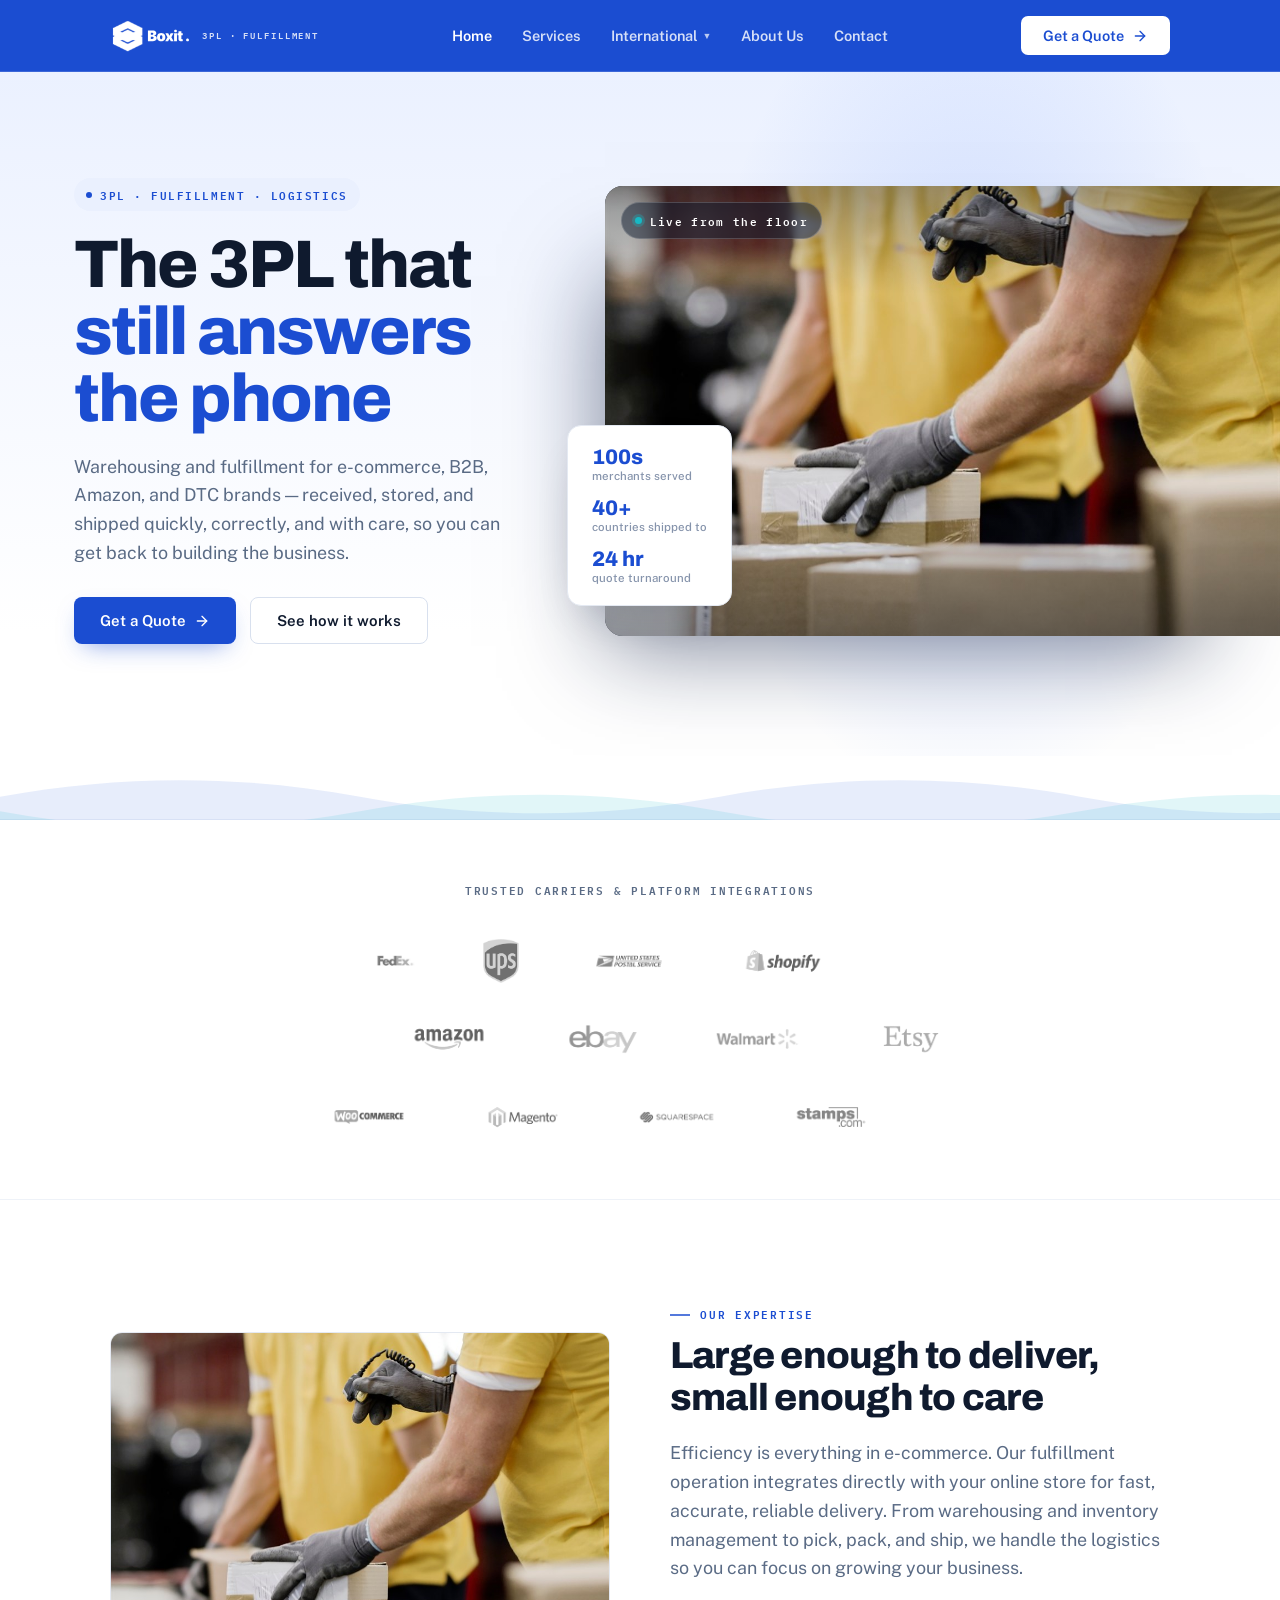
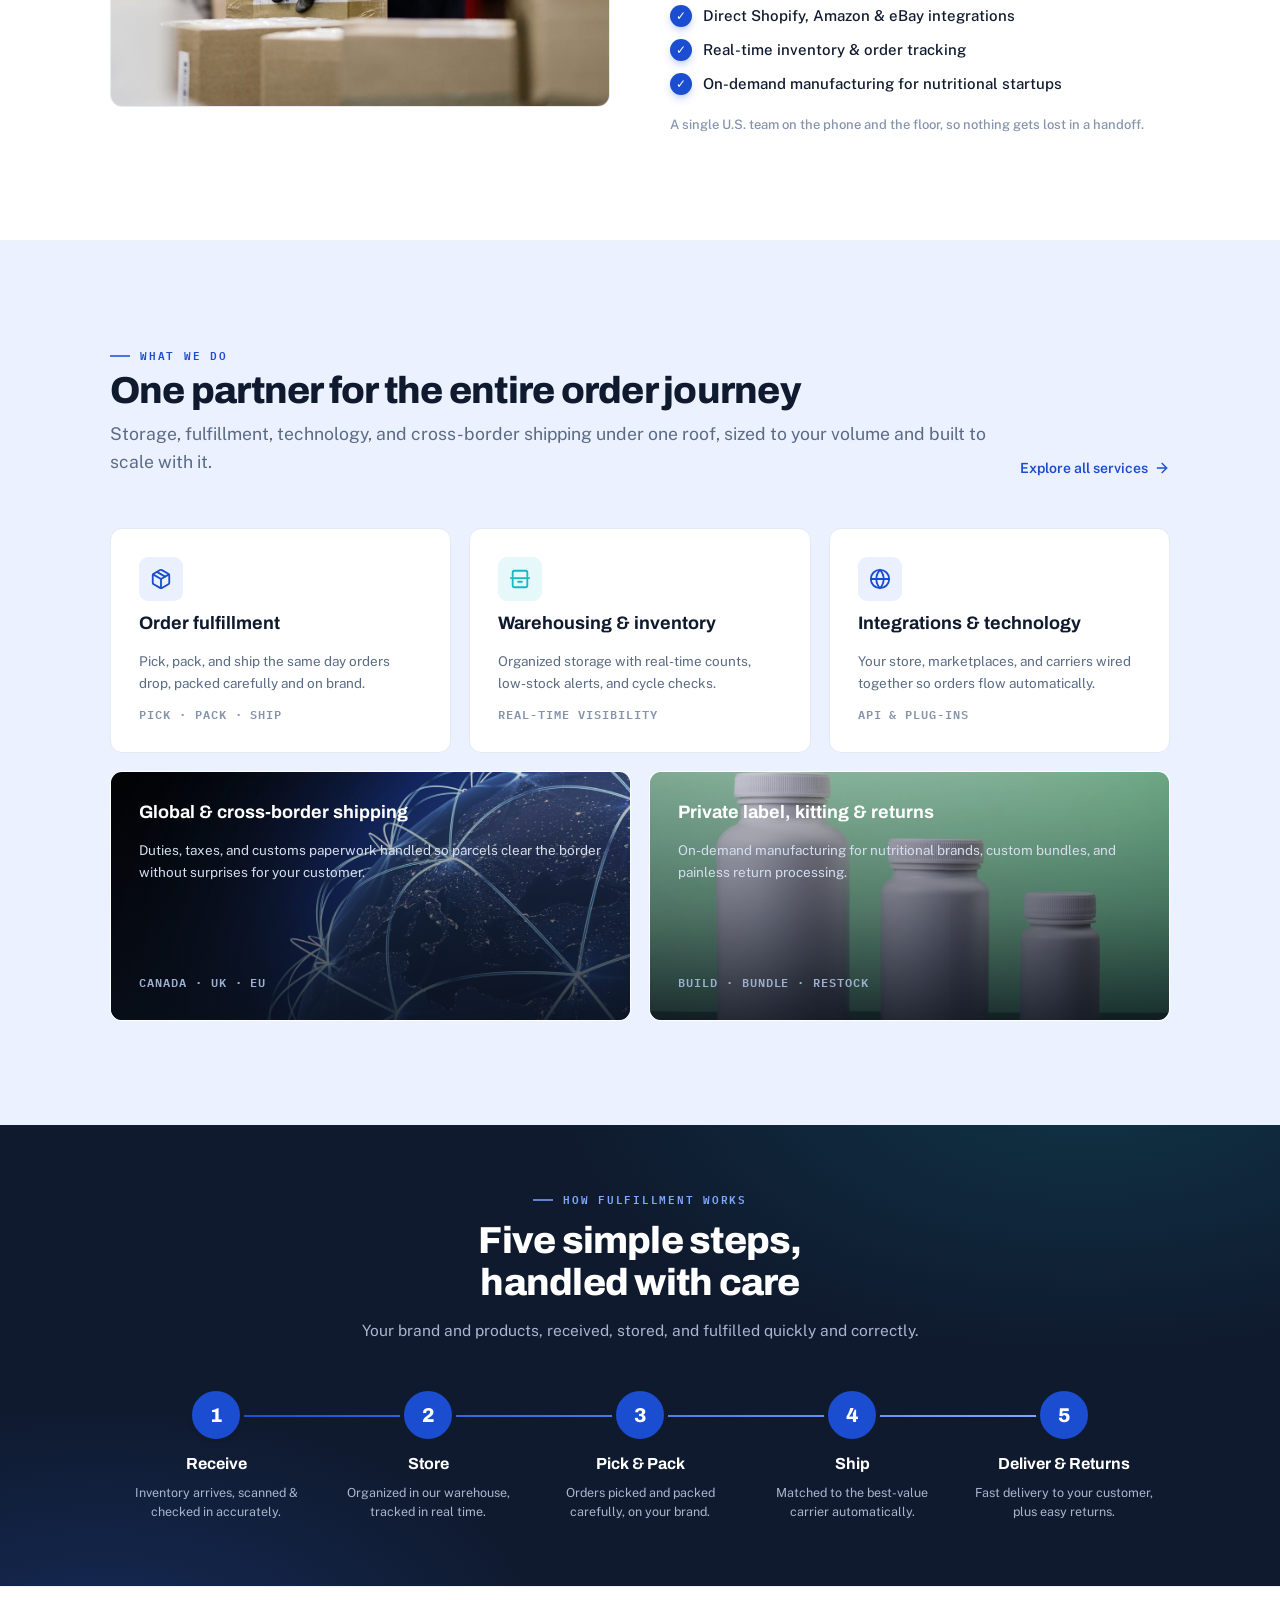
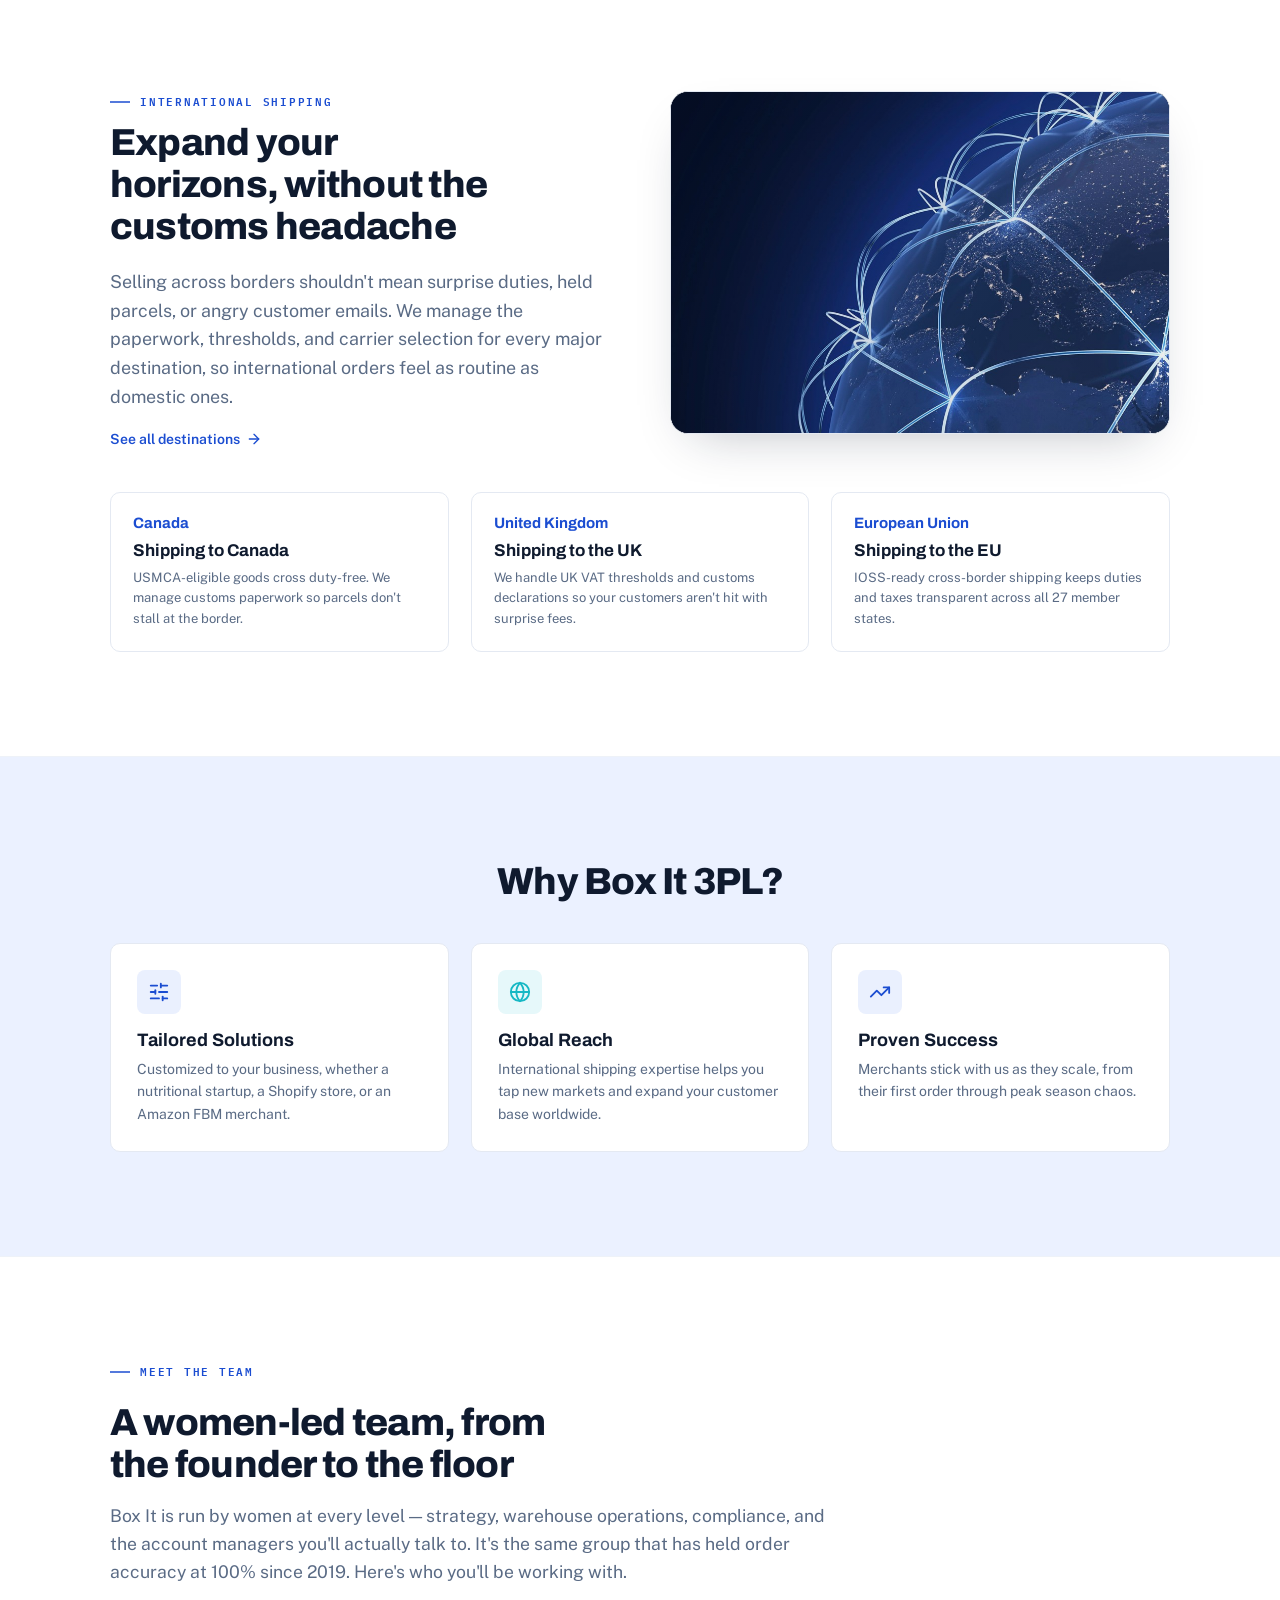
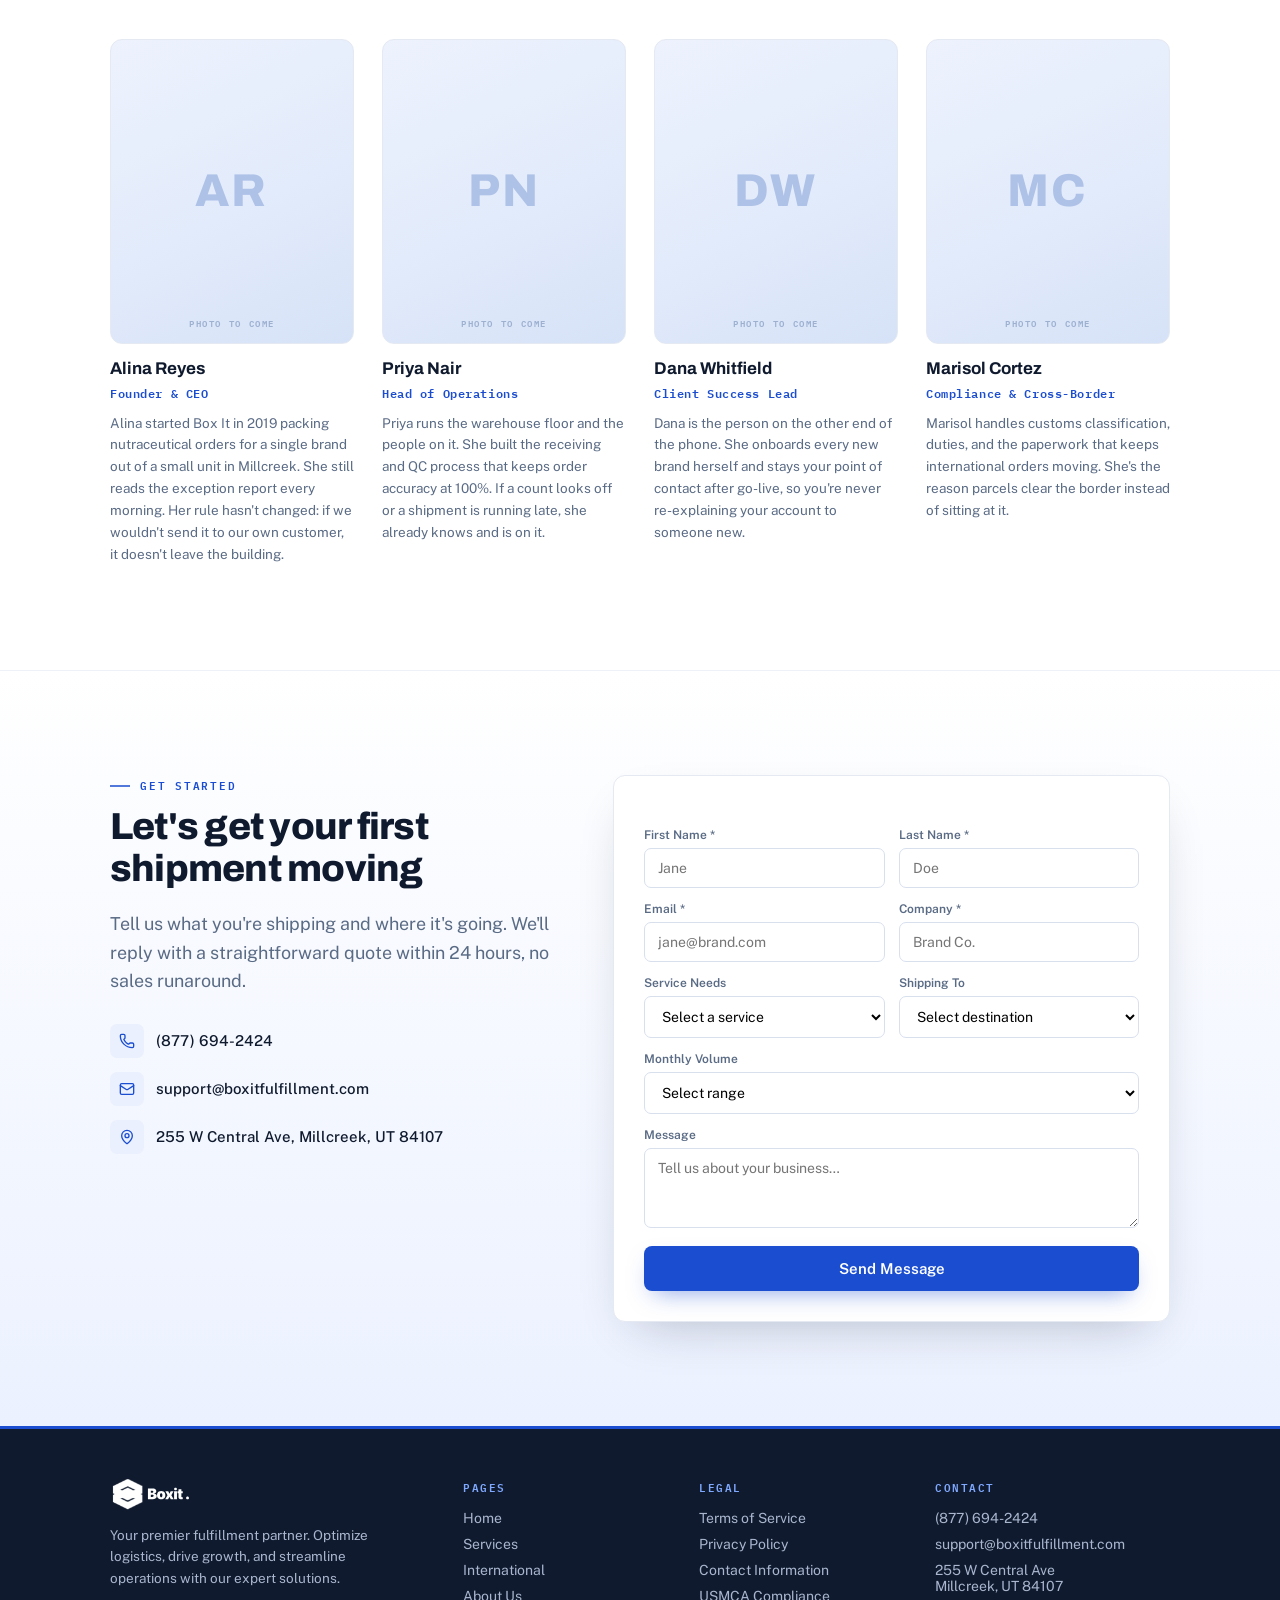
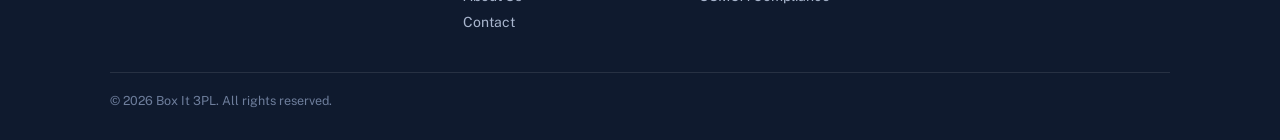
==== commit 00a15662: "Redesign home + about: editorial hero, Meet the Team, blue header, color system Homepage - Hero: ove" ====
--- a/index.html
+++ b/index.html
@@ -22,6 +22,7 @@
 <link rel="preconnect" href="https://fonts.gstatic.com" crossorigin>
 <link href="https://fonts.googleapis.com/css2?family=Archivo:wght@400;700;800&family=Public+Sans:wght@400;500;600&family=IBM+Plex+Mono:wght@500;600&display=swap" rel="stylesheet">
 <link rel="stylesheet" href="styles.css">
+<noscript><style>.reveal{opacity:1;transform:none}</style></noscript>
 </head>
 <body>
 
@@ -51,26 +52,34 @@
   </div>
 </header>
 
+<main>
+
 <!-- ============ HERO ============ -->
-<section class="hero">
-  <div class="wrap hero-grid">
-    <div>
+<section class="hero hero-home">
+  <div class="hero-home-inner">
+    <div class="hero-home-copy">
       <span class="badge"><span class="dot"></span>3PL · FULFILLMENT · LOGISTICS</span>
-      <h1>The 3PL that still answers the phone</h1>
-      <p class="lede">We simplify warehousing and fulfillment for E-Commerce, B2B, Amazon, and DTC brands. Received, stored, and shipped quickly, correctly, and with care, so you can focus on growth.</p>
+      <h1>The 3PL that <span class="hl">still answers the phone</span></h1>
+      <p class="lede">Warehousing and fulfillment for e-commerce, B2B, Amazon, and DTC brands — received, stored, and shipped quickly, correctly, and with care, so you can get back to building the business.</p>
       <div class="hero-actions">
         <button class="btn btn-primary" data-open-quote>Get a Quote<svg width="16" height="16" viewBox="0 0 24 24" fill="none" stroke="currentColor" stroke-width="2" stroke-linecap="round" stroke-linejoin="round"><path d="M5 12h14"/><path d="m12 5 7 7-7 7"/></svg></button>
         <a class="btn btn-ghost" href="#how">See how it works</a>
       </div>
-      <div class="stats">
-        <div class="stat reveal"><div class="n">100s</div><div class="l">merchants served</div></div>
-        <div class="divider"></div>
-        <div class="stat reveal"><div class="n">24hr</div><div class="l">quote turnaround</div></div>
-        <div class="divider"></div>
-        <div class="stat reveal"><div class="n">Global</div><div class="l">shipping reach</div></div>
-      </div>
-    </div>
-    <div class="placeholder" style="aspect-ratio:5/4"><span class="tag">▶ warehouse / hero video</span></div>
+    </div>
+    <div class="hero-home-media">
+      <div class="hero-frame">
+        <video autoplay muted loop playsinline preload="metadata" poster="Assets/media/warehouse-packing-900.jpg" aria-label="Box It team scanning and packing customer orders on the warehouse floor">
+          <source src="Assets/media/video/WomanPackingBoxesBoxitFulfillment.mp4" type="video/mp4">
+          <img src="Assets/media/warehouse-packing-1400.jpg" alt="Box It team scanning and packing customer orders on the warehouse floor">
+        </video>
+        <span class="tag"><span class="dot"></span>Live from the floor</span>
+      </div>
+      <div class="hero-stats">
+        <div><strong>100s</strong><span>merchants served</span></div>
+        <div><strong>40+</strong><span>countries shipped to</span></div>
+        <div><strong>24 hr</strong><span>quote turnaround</span></div>
+      </div>
+    </div>
   </div>
 </section>
 
@@ -79,18 +88,92 @@
   <div class="wave-layer wave-layer-2" data-parallax="0.12"></div>
 </div>
 
+<!-- ============ TRUSTED BY ============ -->
+<section class="logos" aria-label="Carrier and platform integrations">
+  <div class="wrap">
+    <span class="eyebrow">TRUSTED CARRIERS &amp; PLATFORM INTEGRATIONS</span>
+    <div class="logo-weave">
+      <div class="logo-row">
+        <img src="Assets/media/logos/fed.jpg" alt="FedEx" width="196" height="196" loading="lazy">
+        <img src="Assets/media/logos/ups.png" alt="UPS" width="206" height="245" loading="lazy">
+        <img src="Assets/media/logos/USPSLOGO.png" alt="USPS" width="370" height="185" loading="lazy">
+        <img src="Assets/media/logos/shopifylogo.png" alt="Shopify" width="370" height="185" loading="lazy">
+      </div>
+      <div class="logo-row">
+        <img src="Assets/media/logos/amazonlogo.png" alt="Amazon" width="370" height="185" loading="lazy">
+        <img src="Assets/media/logos/ebaylogo.png" alt="eBay" width="370" height="185" loading="lazy">
+        <img src="Assets/media/logos/Walmartlogo.png" alt="Walmart" width="370" height="185" loading="lazy">
+        <img src="Assets/media/logos/EtsyLogo.png" alt="Etsy" width="370" height="185" loading="lazy">
+      </div>
+      <div class="logo-row">
+        <img src="Assets/media/logos/woocommercelogo.png" alt="WooCommerce" width="370" height="185" loading="lazy">
+        <img src="Assets/media/logos/magentologo.png" alt="Magento" width="370" height="185" loading="lazy">
+        <img src="Assets/media/logos/SquareSpaceLogo.png" alt="Squarespace" width="370" height="185" loading="lazy">
+        <img src="Assets/media/logos/stampscomlogo.png" alt="Stamps.com" width="370" height="185" loading="lazy">
+      </div>
+    </div>
+  </div>
+</section>
+
 <!-- ============ EXPERTISE ============ -->
 <section class="block">
   <div class="wrap two">
-    <img class="photo" style="aspect-ratio:4/3" src="Assets/imgi_14_E-CommerceFulfillmentBoxIT3PL.png" alt="Box It 3PL warehouse staff scanning and packing e-commerce orders">
+    <img class="photo" style="aspect-ratio:4/3" src="Assets/media/warehouse-packing-900.jpg" srcset="Assets/media/warehouse-packing-900.jpg 900w, Assets/media/warehouse-packing-1400.jpg 1400w" sizes="(min-width:900px) 48vw, 92vw" alt="Box It warehouse staff in branded uniforms scanning and packing e-commerce orders" width="900" height="675" loading="lazy">
     <div>
       <div class="eyebrow">OUR EXPERTISE</div>
       <h2 style="margin-top:12px">Large enough to deliver, small enough to care</h2>
-      <p class="lede">Efficiency is key in e-commerce. Our fulfillment services integrate directly with your online store for fast, accurate, reliable delivery. From warehousing and inventory management to pick, pack, and ship, we handle the logistics so you can focus on growing your business.</p>
+      <p class="lede">Efficiency is everything in e-commerce. Our fulfillment operation integrates directly with your online store for fast, accurate, reliable delivery. From warehousing and inventory management to pick, pack, and ship, we handle the logistics so you can focus on growing your business.</p>
       <div style="display:flex;flex-direction:column;gap:12px;margin-top:22px">
         <div class="check"><span class="i">✓</span>Direct Shopify, Amazon &amp; eBay integrations</div>
         <div class="check"><span class="i">✓</span>Real-time inventory &amp; order tracking</div>
         <div class="check"><span class="i">✓</span>On-demand manufacturing for nutritional startups</div>
+      </div>
+      <p style="font:500 13px/1.6 'Public Sans';color:var(--faint);margin-top:20px">A single U.S. team on the phone and the floor, so nothing gets lost in a handoff.</p>
+    </div>
+  </div>
+</section>
+
+<!-- ============ SERVICES BENTO ============ -->
+<section class="block why">
+  <div class="wrap">
+    <div class="sec-intro between">
+      <div>
+        <div class="eyebrow">WHAT WE DO</div>
+        <h2>One partner for the entire order journey</h2>
+        <p>Storage, fulfillment, technology, and cross-border shipping under one roof, sized to your volume and built to scale with it.</p>
+      </div>
+      <a class="sec-link" href="services.html">Explore all services<svg width="16" height="16" viewBox="0 0 24 24" fill="none" stroke="currentColor" stroke-width="2" stroke-linecap="round" stroke-linejoin="round"><path d="M5 12h14"/><path d="m12 5 7 7-7 7"/></svg></a>
+    </div>
+    <div class="bento">
+      <div class="bento-item col-2">
+        <div class="ico"><svg width="22" height="22" viewBox="0 0 24 24" fill="none" stroke="currentColor" stroke-width="2" stroke-linecap="round" stroke-linejoin="round"><path d="m7.5 4.27 9 5.15"/><path d="M21 8a2 2 0 0 0-1-1.73l-7-4a2 2 0 0 0-2 0l-7 4A2 2 0 0 0 3 8v8a2 2 0 0 0 1 1.73l7 4a2 2 0 0 0 2 0l7-4A2 2 0 0 0 21 16Z"/><path d="M3.3 7 12 12l8.7-5"/><path d="M12 22V12"/></svg></div>
+        <h3>Order fulfillment</h3>
+        <p>Pick, pack, and ship the same day orders drop, packed carefully and on brand.</p>
+        <span class="b-span">PICK · PACK · SHIP</span>
+      </div>
+      <div class="bento-item col-2">
+        <div class="ico"><svg width="22" height="22" viewBox="0 0 24 24" fill="none" stroke="currentColor" stroke-width="2" stroke-linecap="round" stroke-linejoin="round"><path d="M4 9V5a2 2 0 0 1 2-2h12a2 2 0 0 1 2 2v4"/><path d="M2 11h20"/><path d="M4 11v8a2 2 0 0 0 2 2h12a2 2 0 0 0 2-2v-8"/><path d="M10 15h4"/></svg></div>
+        <h3>Warehousing &amp; inventory</h3>
+        <p>Organized storage with real-time counts, low-stock alerts, and cycle checks.</p>
+        <span class="b-span">REAL-TIME VISIBILITY</span>
+      </div>
+      <div class="bento-item col-2">
+        <div class="ico"><svg width="22" height="22" viewBox="0 0 24 24" fill="none" stroke="currentColor" stroke-width="2" stroke-linecap="round" stroke-linejoin="round"><path d="M12 2a10 10 0 1 0 10 10A10 10 0 0 0 12 2Z"/><path d="M12 2a14.5 14.5 0 0 0 0 20 14.5 14.5 0 0 0 0-20"/><path d="M2 12h20"/></svg></div>
+        <h3>Integrations &amp; technology</h3>
+        <p>Your store, marketplaces, and carriers wired together so orders flow automatically.</p>
+        <span class="b-span">API &amp; PLUG-INS</span>
+      </div>
+      <div class="bento-item media col-3 wide">
+        <img src="Assets/media/global-network-1200.jpg" alt="Illuminated global logistics network connecting continents" width="1200" height="675" loading="lazy">
+        <h3>Global &amp; cross-border shipping</h3>
+        <p>Duties, taxes, and customs paperwork handled so parcels clear the border without surprises for your customer.</p>
+        <span class="b-span">CANADA · UK · EU</span>
+      </div>
+      <div class="bento-item media col-3 wide">
+        <img src="Assets/media/private-label-1400.jpg" srcset="Assets/media/private-label-800.jpg 800w, Assets/media/private-label-1400.jpg 1400w" sizes="(min-width:960px) 45vw, 90vw" alt="White supplement bottles in three sizes ready for private-label packing" width="800" height="500" loading="lazy">
+        <h3>Private label, kitting &amp; returns</h3>
+        <p>On-demand manufacturing for nutritional brands, custom bundles, and painless return processing.</p>
+        <span class="b-span">BUILD · BUNDLE · RESTOCK</span>
       </div>
     </div>
   </div>
@@ -117,14 +200,21 @@
 
 <!-- ============ INTERNATIONAL ============ -->
 <section class="block">
-  <div class="wrap">
-    <div style="display:flex;align-items:flex-end;justify-content:space-between;gap:20px;margin-bottom:34px">
-      <div>
-        <div class="eyebrow">INTERNATIONAL SHIPPING</div>
-        <h2 style="margin-top:12px">Expand your horizons, without the customs headache</h2>
-      </div>
-      <a href="canada.html" style="font:600 14px 'Public Sans';color:var(--blue);white-space:nowrap">All destinations →</a>
-    </div>
+  <div class="wrap two top">
+    <div>
+      <div class="eyebrow">INTERNATIONAL SHIPPING</div>
+      <h2 style="margin-top:12px">Expand your horizons, without the customs headache</h2>
+      <p class="lede">Selling across borders shouldn't mean surprise duties, held parcels, or angry customer emails. We manage the paperwork, thresholds, and carrier selection for every major destination, so international orders feel as routine as domestic ones.</p>
+      <a class="sec-link" style="margin-top:20px" href="canada.html">See all destinations<svg width="16" height="16" viewBox="0 0 24 24" fill="none" stroke="currentColor" stroke-width="2" stroke-linecap="round" stroke-linejoin="round"><path d="M5 12h14"/><path d="m12 5 7 7-7 7"/></svg></a>
+    </div>
+    <div class="intl-media">
+      <video autoplay muted loop playsinline preload="metadata" poster="Assets/media/global-network-1200.jpg" aria-label="Animated view of international shipping routes spanning the globe">
+        <source src="Assets/media/video/GlobalExpansionBoxIt3PL.mp4" type="video/mp4">
+        <img src="Assets/media/global-network-1800.jpg" alt="International shipping routes spanning the globe">
+      </video>
+    </div>
+  </div>
+  <div class="wrap" style="margin-top:clamp(28px,4vw,44px)">
     <div class="cards3">
       <a class="card reveal" href="canada.html"><div class="flag">Canada</div><h3>Shipping to Canada</h3><p>USMCA-eligible goods cross duty-free. We manage customs paperwork so parcels don't stall at the border.</p></a>
       <a class="card reveal" href="uk.html"><div class="flag">United Kingdom</div><h3>Shipping to the UK</h3><p>We handle UK VAT thresholds and customs declarations so your customers aren't hit with surprise fees.</p></a>
@@ -136,7 +226,7 @@
 <!-- ============ WHY BOXIT ============ -->
 <section class="block why">
   <div class="wrap">
-    <h2 style="text-align:center;margin-bottom:36px">Why Boxit 3PL?</h2>
+    <h2 style="text-align:center;margin-bottom:clamp(28px,4vw,40px)">Why Box It 3PL?</h2>
     <div class="cards3">
       <div class="card reveal"><div class="ico"><svg width="22" height="22" viewBox="0 0 24 24" fill="none" stroke="currentColor" stroke-width="2" stroke-linecap="round" stroke-linejoin="round"><path d="M10 5H3"/><path d="M12 19H3"/><path d="M14 3v4"/><path d="M16 17v4"/><path d="M21 12h-9"/><path d="M21 19h-5"/><path d="M21 5h-7"/><path d="M8 10v4"/><path d="M8 12H3"/></svg></div><h3>Tailored Solutions</h3><p>Customized to your business, whether a nutritional startup, a Shopify store, or an Amazon FBM merchant.</p></div>
       <div class="card reveal"><div class="ico"><svg width="22" height="22" viewBox="0 0 24 24" fill="none" stroke="currentColor" stroke-width="2" stroke-linecap="round" stroke-linejoin="round"><circle cx="12" cy="12" r="10"/><path d="M12 2a14.5 14.5 0 0 0 0 20 14.5 14.5 0 0 0 0-20"/><path d="M2 12h20"/></svg></div><h3>Global Reach</h3><p>International shipping expertise helps you tap new markets and expand your customer base worldwide.</p></div>
@@ -145,50 +235,39 @@
   </div>
 </section>
 
-<!-- ============ PARTNERS ============ -->
-<section class="block partners">
-  <div class="wrap">
-    <h2 style="text-align:center">Our Partners</h2>
-    <p class="lede" style="text-align:center;margin-left:auto;margin-right:auto;margin-top:12px">Trusted by leading carriers and integration partners worldwide.</p>
-  </div>
-  <div class="marquee" style="margin-top:36px">
-    <div class="marquee-track">
-      <div class="partner-card" style="--brand:#E53238"><svg viewBox="0 0 24 24" aria-label="eBay"><path d="M6.056 12.132v-4.92h1.2v3.026c.59-.703 1.402-.906 2.202-.906 1.34 0 2.828.904 2.828 2.855 0 .233-.015.457-.06.668.24-.953 1.274-1.305 2.896-1.344.51-.018 1.095-.018 1.56-.018v-.135c0-.885-.556-1.244-1.53-1.244-.72 0-1.245.3-1.305.81h-1.275c.136-1.29 1.5-1.62 2.686-1.62 1.064 0 1.995.27 2.415 1.02l-.436-.84h1.41l2.055 4.125 2.055-4.126H24l-3.72 7.305h-1.346l1.07-2.04-2.33-4.38c.13.255.2.555.2.93v2.46c0 .346.01.69.04 1.005H16.8a6.543 6.543 0 01-.046-.765c-.603.734-1.32.96-2.32.96-1.48 0-2.272-.78-2.272-1.695 0-.15.015-.284.037-.405-.3 1.246-1.36 2.086-2.767 2.086-.87 0-1.694-.315-2.2-.93 0 .24-.015.494-.04.734h-1.18c.02-.39.04-.855.04-1.245v-1.05h-4.83c.065 1.095.818 1.74 1.853 1.74.718 0 1.355-.3 1.568-.93h1.24c-.24 1.29-1.61 1.725-2.79 1.725C.95 15.009 0 13.822 0 12.232c0-1.754.982-2.91 3.116-2.91 1.688 0 2.93.886 2.94 2.806v.005zm9.137.183c-1.095.034-1.77.233-1.77.95 0 .465.36.97 1.305.97 1.26 0 1.935-.69 1.935-1.814v-.13c-.45 0-.99.006-1.484.022h.012zm-6.06 1.875c1.11 0 1.876-.806 1.876-2.02s-.768-2.02-1.893-2.02c-1.11 0-1.89.806-1.89 2.02s.765 2.02 1.875 2.02h.03zm-4.35-2.514c-.044-1.125-.854-1.546-1.725-1.546-.944 0-1.694.474-1.815 1.546z"/></svg></div>
-      <div class="partner-card" style="--brand:#FF9900"><span class="wordmark">Amazon</span></div>
-      <div class="partner-card" style="--brand:#4D148C"><svg viewBox="0 0 24 24" aria-label="FedEx"><path d="M22.498 14.298c-.016-.414.345-.751.75-.755a.745.745 0 0 1 .752.755.755.755 0 0 1-.751.745c-.395.002-.759-.346-.751-.745zm.759-.083c.067-.02.164-.042.162-.13.007-.09-.086-.133-.162-.134h-.163v.263c0 .001.165-.002.163.001zm-.163.107v.418h-.14v-.91h.327c.156-.021.294.092.286.253a.218.218 0 0 1-.156.19c.162.083.108.322.173.467h-.156a2.355 2.355 0 0 1-.04-.205c-.018-.093-.047-.229-.17-.213h-.124zm.76-.024a.603.603 0 0 0-.605-.632c-.338-.012-.62.302-.605.632a.619.619 0 0 0 .605.622.61.61 0 0 0 .605-.622zm-5.052-.579l-.878 1.008h-1.306l1.559-1.745-1.56-1.75h1.355l.902.997.878-.998h1.306l-1.543 1.743 1.559 1.753h-1.371l-.901-1.008zm-4.703-.352v-.827h1.904v-1.506l1.724 1.948-1.724 1.941v-1.556h-1.904zm1.56 1.36h-3.2V9.044h3.224v1.024H13.77v1.163h1.888v.958h-1.904v1.522h1.904v1.016zm-5.705-.655c-.54.017-.878-.552-.877-1.04-.01-.507.307-1.123.878-1.105.579-.025.871.6.845 1.103.023.501-.29 1.062-.846 1.042zM4.743 12.41c.076-.358.403-.67.78-.663a.788.788 0 0 1 .803.663H4.743zm15.182.564l1.815-2.047h-2.125l-.74.844-.763-.844h-4.037v-.548h1.912V8.741H10.84v2.58c-.362-.448-.981-.559-1.526-.492-.782.123-1.427.762-1.634 1.514-.254-.958-1.179-1.588-2.157-1.554-.781.009-1.6.365-1.987 1.071v-.818h-1.87v-.9h2.043v-1.4H0v6.287h1.666v-2.644h1.666a7.59 7.59 0 0 0-.082.622c-.013 1.232 1.042 2.27 2.274 2.236a2.204 2.204 0 0 0 2.157-1.432H6.254c-.14.268-.441.38-.73.36-.457.009-.83-.417-.829-.86h2.914c.083 1.027.988 1.966 2.043 1.947a1.53 1.53 0 0 0 1.19-.639v.41h7.215l.754-.86.754.86h2.192l-1.832-2.055z"/></svg></div>
-      <div class="partner-card" style="--brand:#150400"><svg viewBox="0 0 24 24" aria-label="UPS"><path d="M11.668 14.544l-.028-5.226c.138-.055.387-.111.608-.111.995 0 1.41.774 1.41 2.682 0 1.853-.47 2.765-1.438 2.765-.22 0-.441-.055-.552-.11zM3.124 7.438c4.203-3.843 9.29-4.866 14.018-4.866 1.3 0 2.544.083 3.76.194h-.028v11.253c0 2.184-.774 3.926-2.295 5.171-1.355 1.134-5.447 2.959-6.581 3.456-1.161-.525-5.253-2.378-6.581-3.456-1.493-1.244-2.295-3.014-2.295-5.171V7.438zm12.664 2.599c.028.912.276 1.576 1.687 2.406.747.442 1.051.747 1.051 1.272 0 .581-.387.94-1.023.94-.553 0-1.189-.304-1.631-.691v1.576c.553.304 1.217.525 1.88.525 1.687 0 2.433-1.189 2.461-2.267.028-.995-.249-1.742-1.659-2.571-.608-.387-1.134-.636-1.106-1.244 0-.581.525-.802.995-.802.581 0 1.161.332 1.521.691V8.378c-.304-.221-.94-.581-1.88-.553-1.135.028-2.296.829-2.296 2.212zm-5.834 9.484h1.714l-.028-3.594c.166.028.415.083.774.083 1.908 0 2.986-1.687 2.986-4.175 0-2.461-1.106-4.009-3.152-4.009-.94 0-1.687.221-2.295.608v11.087zm-5.945-6.166c0 1.797.829 2.71 2.516 2.71 1.051 0 1.908-.249 2.571-.691V7.991H7.41v6.387c-.194.138-.47.221-.802.221-.774 0-.885-.719-.885-1.189V7.991H4.009v5.364zM22.12 2.295v11.723c0 2.516-.94 4.645-2.765 6.111-1.549 1.3-6.332 3.429-7.355 3.871-1.023-.442-5.806-2.571-7.355-3.843-1.797-1.465-2.765-3.594-2.765-6.111V2.295C4.756.747 8.074 0 12 0s7.244.747 10.12 2.295zm-.304.221c-2.71-1.465-6-2.184-9.788-2.184s-7.079.746-9.788 2.184v11.502c0 2.433.912 4.452 2.627 5.862 1.576 1.3 6.581 3.484 7.161 3.76.581-.249 5.585-2.433 7.161-3.733 1.714-1.41 2.627-3.429 2.627-5.862V2.516zm-2.433 20.295c0 .47-.387.829-.829.829a.831.831 0 0 1-.829-.829c0-.47.387-.829.829-.829.441 0 .801.359.829.829zm-.166 0a.679.679 0 0 0-.664-.691c-.359 0-.664.332-.664.691 0 .359.304.664.664.664a.673.673 0 0 0 .664-.664zm-.553.055c.028.055.304.442.304.442h-.221s-.276-.387-.276-.415h-.028v.415h-.194v-.995l.304-.028c.249 0 .332.166.332.304s-.083.25-.221.277zm.027-.276c0-.055 0-.138-.166-.138h-.083v.304h.028c.194 0 .221-.083.221-.166z"/></svg></div>
-      <div class="partner-card" style="--brand:#333366"><svg viewBox="0 0 24 24" aria-label="USPS"><path d="M3.145 4.577L0 19.423h20.855L24 4.577H3.145zm-.157 3.806h9.436c.157 0 5.064 0 5.159.975H9.09l1.321 4.026c1.51-.723 5.222-2.233 7.455-2.328.944-.031 1.321.126 1.132.252-.126.063-1.038.189-1.761.377-1.258.315-1.321.315-2.642.755-1.478.503-2.705 1.069-4.53 1.919L.723 18.983l2.265-10.6zm16.483 1.698c-.535-.094-2.768.063-3.334.063-.126 0-.472.031-.472-.063 0-.063.126-.063.377-.094s1.006-.157 1.258-.283c.063-.063.22-.157.315-.252.031-.063.063-.094.157-.094h1.164c.755 0 1.195.094 1.132.723-.031.315-.472 1.132-.629 1.384-.063.094-.189.189-.157 0 .126-.503.597-1.321.189-1.384zm.88 8.902H2.076s17.363-6.794 17.552-6.92c0 0 1.541-2.076.629-2.925-.283-.283-.692-.283-2.265-.283 0 0-.063-.598-2.485-1.164-.283-.063-11.858-2.517-11.858-2.517h19.628l-2.926 13.809zm2.925-.695c0-.195-.114-.293-.358-.293h-.406v1.008h.146v-.439h.179l.276.455h.179L23 18.564c.162-.016.276-.097.276-.276zm-.455.146h-.163v-.341h.211c.114 0 .228.016.228.163 0 .162-.13.178-.276.178zm.016-.829a.868.868 0 0 0-.894.878c0 .504.406.894.894.894s.894-.39.894-.894a.878.878 0 0 0-.894-.878zm0 1.642c-.423 0-.731-.325-.731-.764 0-.423.325-.748.731-.748.406 0 .731.325.731.748 0 .439-.325.764-.731.764z"/></svg></div>
-      <div class="partner-card" style="--brand:#FFCC00"><svg viewBox="0 0 24 24" aria-label="DHL"><path d="M4.22 10.303l-.767 1.043h4.18c.21 0 .208.078.105.218-.105.142-.28.39-.386.534-.054.073-.154.207.171.207h1.71l.505-.69c.314-.426.028-1.312-1.095-1.312H4.22zm7.204 0l-1.475 2.002h5.39l1.473-2.002H14.61l-.843 1.146h-.985l.846-1.146h-2.203zm6.105 0l-1.474 2.002h2.334l1.472-2.002H17.53zm-12.845 1.3l-1.54 2.094h3.754c1.24 0 1.932-.844 2.145-1.136h-2.56c-.326 0-.226-.133-.172-.207.107-.143.283-.388.388-.53.104-.14.107-.22-.105-.22h-1.91zM0 12.562v.242h3.398l.176-.242H0zm9.762 0l-.836 1.136h2.203l.836-1.136H9.762zm3.185 0l-.836 1.136h2.203l.836-1.136h-2.203zm2.918 0s-.159.22-.238.326c-.276.374-.033.81.87.81h3.538l.834-1.136h-5.004zm5.408 0l-.177.242H24v-.242h-2.727zM0 13.01v.24h3.068l.178-.24H0zm20.943 0l-.175.24H24v-.24h-3.057zM0 13.457v.24h2.74l.176-.24H0zm20.615 0l-.177.24H24v-.24h-3.385z"/></svg></div>
-      <div class="partner-card" style="--brand:#7AB55C"><svg viewBox="0 0 24 24" aria-label="Shopify"><path d="M15.337 23.979l7.216-1.561s-2.604-17.613-2.625-17.73c-.018-.116-.114-.192-.211-.192s-1.929-.136-1.929-.136-1.275-1.274-1.439-1.411c-.045-.037-.075-.057-.121-.074l-.914 21.104h.023zM11.71 11.305s-.81-.424-1.774-.424c-1.447 0-1.504.906-1.504 1.141 0 1.232 3.24 1.715 3.24 4.629 0 2.295-1.44 3.76-3.406 3.76-2.354 0-3.54-1.465-3.54-1.465l.646-2.086s1.245 1.066 2.28 1.066c.675 0 .975-.545.975-.932 0-1.619-2.654-1.694-2.654-4.359-.034-2.237 1.571-4.416 4.827-4.416 1.257 0 1.875.361 1.875.361l-.945 2.715-.02.01zM11.17.83c.136 0 .271.038.405.135-.984.465-2.064 1.639-2.508 3.992-.656.213-1.293.405-1.889.578C7.697 3.75 8.951.84 11.17.84V.83zm1.235 2.949v.135c-.754.232-1.583.484-2.394.736.466-1.777 1.333-2.645 2.085-2.971.193.501.309 1.176.309 2.1zm.539-2.234c.694.074 1.141.867 1.429 1.755-.349.114-.735.231-1.158.366v-.252c0-.752-.096-1.371-.271-1.871v.002zm2.992 1.289c-.02 0-.06.021-.078.021s-.289.075-.714.21c-.423-1.233-1.176-2.37-2.508-2.37h-.115C12.135.209 11.669 0 11.265 0 8.159 0 6.675 3.877 6.21 5.846c-1.194.365-2.063.636-2.16.674-.675.213-.694.232-.772.87-.075.462-1.83 14.063-1.83 14.063L15.009 24l.927-21.166z"/></svg></div>
-      <div class="partner-card"><span class="wordmark">Cirro</span></div>
-      <div class="partner-card" style="--brand:#E53238"><svg viewBox="0 0 24 24" aria-label="eBay"><path d="M6.056 12.132v-4.92h1.2v3.026c.59-.703 1.402-.906 2.202-.906 1.34 0 2.828.904 2.828 2.855 0 .233-.015.457-.06.668.24-.953 1.274-1.305 2.896-1.344.51-.018 1.095-.018 1.56-.018v-.135c0-.885-.556-1.244-1.53-1.244-.72 0-1.245.3-1.305.81h-1.275c.136-1.29 1.5-1.62 2.686-1.62 1.064 0 1.995.27 2.415 1.02l-.436-.84h1.41l2.055 4.125 2.055-4.126H24l-3.72 7.305h-1.346l1.07-2.04-2.33-4.38c.13.255.2.555.2.93v2.46c0 .346.01.69.04 1.005H16.8a6.543 6.543 0 01-.046-.765c-.603.734-1.32.96-2.32.96-1.48 0-2.272-.78-2.272-1.695 0-.15.015-.284.037-.405-.3 1.246-1.36 2.086-2.767 2.086-.87 0-1.694-.315-2.2-.93 0 .24-.015.494-.04.734h-1.18c.02-.39.04-.855.04-1.245v-1.05h-4.83c.065 1.095.818 1.74 1.853 1.74.718 0 1.355-.3 1.568-.93h1.24c-.24 1.29-1.61 1.725-2.79 1.725C.95 15.009 0 13.822 0 12.232c0-1.754.982-2.91 3.116-2.91 1.688 0 2.93.886 2.94 2.806v.005zm9.137.183c-1.095.034-1.77.233-1.77.95 0 .465.36.97 1.305.97 1.26 0 1.935-.69 1.935-1.814v-.13c-.45 0-.99.006-1.484.022h.012zm-6.06 1.875c1.11 0 1.876-.806 1.876-2.02s-.768-2.02-1.893-2.02c-1.11 0-1.89.806-1.89 2.02s.765 2.02 1.875 2.02h.03zm-4.35-2.514c-.044-1.125-.854-1.546-1.725-1.546-.944 0-1.694.474-1.815 1.546z"/></svg></div>
-      <div class="partner-card" style="--brand:#FF9900"><span class="wordmark">Amazon</span></div>
-      <div class="partner-card" style="--brand:#4D148C"><svg viewBox="0 0 24 24" aria-label="FedEx"><path d="M22.498 14.298c-.016-.414.345-.751.75-.755a.745.745 0 0 1 .752.755.755.755 0 0 1-.751.745c-.395.002-.759-.346-.751-.745zm.759-.083c.067-.02.164-.042.162-.13.007-.09-.086-.133-.162-.134h-.163v.263c0 .001.165-.002.163.001zm-.163.107v.418h-.14v-.91h.327c.156-.021.294.092.286.253a.218.218 0 0 1-.156.19c.162.083.108.322.173.467h-.156a2.355 2.355 0 0 1-.04-.205c-.018-.093-.047-.229-.17-.213h-.124zm.76-.024a.603.603 0 0 0-.605-.632c-.338-.012-.62.302-.605.632a.619.619 0 0 0 .605.622.61.61 0 0 0 .605-.622zm-5.052-.579l-.878 1.008h-1.306l1.559-1.745-1.56-1.75h1.355l.902.997.878-.998h1.306l-1.543 1.743 1.559 1.753h-1.371l-.901-1.008zm-4.703-.352v-.827h1.904v-1.506l1.724 1.948-1.724 1.941v-1.556h-1.904zm1.56 1.36h-3.2V9.044h3.224v1.024H13.77v1.163h1.888v.958h-1.904v1.522h1.904v1.016zm-5.705-.655c-.54.017-.878-.552-.877-1.04-.01-.507.307-1.123.878-1.105.579-.025.871.6.845 1.103.023.501-.29 1.062-.846 1.042zM4.743 12.41c.076-.358.403-.67.78-.663a.788.788 0 0 1 .803.663H4.743zm15.182.564l1.815-2.047h-2.125l-.74.844-.763-.844h-4.037v-.548h1.912V8.741H10.84v2.58c-.362-.448-.981-.559-1.526-.492-.782.123-1.427.762-1.634 1.514-.254-.958-1.179-1.588-2.157-1.554-.781.009-1.6.365-1.987 1.071v-.818h-1.87v-.9h2.043v-1.4H0v6.287h1.666v-2.644h1.666a7.59 7.59 0 0 0-.082.622c-.013 1.232 1.042 2.27 2.274 2.236a2.204 2.204 0 0 0 2.157-1.432H6.254c-.14.268-.441.38-.73.36-.457.009-.83-.417-.829-.86h2.914c.083 1.027.988 1.966 2.043 1.947a1.53 1.53 0 0 0 1.19-.639v.41h7.215l.754-.86.754.86h2.192l-1.832-2.055z"/></svg></div>
-      <div class="partner-card" style="--brand:#150400"><svg viewBox="0 0 24 24" aria-label="UPS"><path d="M11.668 14.544l-.028-5.226c.138-.055.387-.111.608-.111.995 0 1.41.774 1.41 2.682 0 1.853-.47 2.765-1.438 2.765-.22 0-.441-.055-.552-.11zM3.124 7.438c4.203-3.843 9.29-4.866 14.018-4.866 1.3 0 2.544.083 3.76.194h-.028v11.253c0 2.184-.774 3.926-2.295 5.171-1.355 1.134-5.447 2.959-6.581 3.456-1.161-.525-5.253-2.378-6.581-3.456-1.493-1.244-2.295-3.014-2.295-5.171V7.438zm12.664 2.599c.028.912.276 1.576 1.687 2.406.747.442 1.051.747 1.051 1.272 0 .581-.387.94-1.023.94-.553 0-1.189-.304-1.631-.691v1.576c.553.304 1.217.525 1.88.525 1.687 0 2.433-1.189 2.461-2.267.028-.995-.249-1.742-1.659-2.571-.608-.387-1.134-.636-1.106-1.244 0-.581.525-.802.995-.802.581 0 1.161.332 1.521.691V8.378c-.304-.221-.94-.581-1.88-.553-1.135.028-2.296.829-2.296 2.212zm-5.834 9.484h1.714l-.028-3.594c.166.028.415.083.774.083 1.908 0 2.986-1.687 2.986-4.175 0-2.461-1.106-4.009-3.152-4.009-.94 0-1.687.221-2.295.608v11.087zm-5.945-6.166c0 1.797.829 2.71 2.516 2.71 1.051 0 1.908-.249 2.571-.691V7.991H7.41v6.387c-.194.138-.47.221-.802.221-.774 0-.885-.719-.885-1.189V7.991H4.009v5.364zM22.12 2.295v11.723c0 2.516-.94 4.645-2.765 6.111-1.549 1.3-6.332 3.429-7.355 3.871-1.023-.442-5.806-2.571-7.355-3.843-1.797-1.465-2.765-3.594-2.765-6.111V2.295C4.756.747 8.074 0 12 0s7.244.747 10.12 2.295zm-.304.221c-2.71-1.465-6-2.184-9.788-2.184s-7.079.746-9.788 2.184v11.502c0 2.433.912 4.452 2.627 5.862 1.576 1.3 6.581 3.484 7.161 3.76.581-.249 5.585-2.433 7.161-3.733 1.714-1.41 2.627-3.429 2.627-5.862V2.516zm-2.433 20.295c0 .47-.387.829-.829.829a.831.831 0 0 1-.829-.829c0-.47.387-.829.829-.829.441 0 .801.359.829.829zm-.166 0a.679.679 0 0 0-.664-.691c-.359 0-.664.332-.664.691 0 .359.304.664.664.664a.673.673 0 0 0 .664-.664zm-.553.055c.028.055.304.442.304.442h-.221s-.276-.387-.276-.415h-.028v.415h-.194v-.995l.304-.028c.249 0 .332.166.332.304s-.083.25-.221.277zm.027-.276c0-.055 0-.138-.166-.138h-.083v.304h.028c.194 0 .221-.083.221-.166z"/></svg></div>
-      <div class="partner-card" style="--brand:#333366"><svg viewBox="0 0 24 24" aria-label="USPS"><path d="M3.145 4.577L0 19.423h20.855L24 4.577H3.145zm-.157 3.806h9.436c.157 0 5.064 0 5.159.975H9.09l1.321 4.026c1.51-.723 5.222-2.233 7.455-2.328.944-.031 1.321.126 1.132.252-.126.063-1.038.189-1.761.377-1.258.315-1.321.315-2.642.755-1.478.503-2.705 1.069-4.53 1.919L.723 18.983l2.265-10.6zm16.483 1.698c-.535-.094-2.768.063-3.334.063-.126 0-.472.031-.472-.063 0-.063.126-.063.377-.094s1.006-.157 1.258-.283c.063-.063.22-.157.315-.252.031-.063.063-.094.157-.094h1.164c.755 0 1.195.094 1.132.723-.031.315-.472 1.132-.629 1.384-.063.094-.189.189-.157 0 .126-.503.597-1.321.189-1.384zm.88 8.902H2.076s17.363-6.794 17.552-6.92c0 0 1.541-2.076.629-2.925-.283-.283-.692-.283-2.265-.283 0 0-.063-.598-2.485-1.164-.283-.063-11.858-2.517-11.858-2.517h19.628l-2.926 13.809zm2.925-.695c0-.195-.114-.293-.358-.293h-.406v1.008h.146v-.439h.179l.276.455h.179L23 18.564c.162-.016.276-.097.276-.276zm-.455.146h-.163v-.341h.211c.114 0 .228.016.228.163 0 .162-.13.178-.276.178zm.016-.829a.868.868 0 0 0-.894.878c0 .504.406.894.894.894s.894-.39.894-.894a.878.878 0 0 0-.894-.878zm0 1.642c-.423 0-.731-.325-.731-.764 0-.423.325-.748.731-.748.406 0 .731.325.731.748 0 .439-.325.764-.731.764z"/></svg></div>
-      <div class="partner-card" style="--brand:#FFCC00"><svg viewBox="0 0 24 24" aria-label="DHL"><path d="M4.22 10.303l-.767 1.043h4.18c.21 0 .208.078.105.218-.105.142-.28.39-.386.534-.054.073-.154.207.171.207h1.71l.505-.69c.314-.426.028-1.312-1.095-1.312H4.22zm7.204 0l-1.475 2.002h5.39l1.473-2.002H14.61l-.843 1.146h-.985l.846-1.146h-2.203zm6.105 0l-1.474 2.002h2.334l1.472-2.002H17.53zm-12.845 1.3l-1.54 2.094h3.754c1.24 0 1.932-.844 2.145-1.136h-2.56c-.326 0-.226-.133-.172-.207.107-.143.283-.388.388-.53.104-.14.107-.22-.105-.22h-1.91zM0 12.562v.242h3.398l.176-.242H0zm9.762 0l-.836 1.136h2.203l.836-1.136H9.762zm3.185 0l-.836 1.136h2.203l.836-1.136h-2.203zm2.918 0s-.159.22-.238.326c-.276.374-.033.81.87.81h3.538l.834-1.136h-5.004zm5.408 0l-.177.242H24v-.242h-2.727zM0 13.01v.24h3.068l.178-.24H0zm20.943 0l-.175.24H24v-.24h-3.057zM0 13.457v.24h2.74l.176-.24H0zm20.615 0l-.177.24H24v-.24h-3.385z"/></svg></div>
-      <div class="partner-card" style="--brand:#7AB55C"><svg viewBox="0 0 24 24" aria-label="Shopify"><path d="M15.337 23.979l7.216-1.561s-2.604-17.613-2.625-17.73c-.018-.116-.114-.192-.211-.192s-1.929-.136-1.929-.136-1.275-1.274-1.439-1.411c-.045-.037-.075-.057-.121-.074l-.914 21.104h.023zM11.71 11.305s-.81-.424-1.774-.424c-1.447 0-1.504.906-1.504 1.141 0 1.232 3.24 1.715 3.24 4.629 0 2.295-1.44 3.76-3.406 3.76-2.354 0-3.54-1.465-3.54-1.465l.646-2.086s1.245 1.066 2.28 1.066c.675 0 .975-.545.975-.932 0-1.619-2.654-1.694-2.654-4.359-.034-2.237 1.571-4.416 4.827-4.416 1.257 0 1.875.361 1.875.361l-.945 2.715-.02.01zM11.17.83c.136 0 .271.038.405.135-.984.465-2.064 1.639-2.508 3.992-.656.213-1.293.405-1.889.578C7.697 3.75 8.951.84 11.17.84V.83zm1.235 2.949v.135c-.754.232-1.583.484-2.394.736.466-1.777 1.333-2.645 2.085-2.971.193.501.309 1.176.309 2.1zm.539-2.234c.694.074 1.141.867 1.429 1.755-.349.114-.735.231-1.158.366v-.252c0-.752-.096-1.371-.271-1.871v.002zm2.992 1.289c-.02 0-.06.021-.078.021s-.289.075-.714.21c-.423-1.233-1.176-2.37-2.508-2.37h-.115C12.135.209 11.669 0 11.265 0 8.159 0 6.675 3.877 6.21 5.846c-1.194.365-2.063.636-2.16.674-.675.213-.694.232-.772.87-.075.462-1.83 14.063-1.83 14.063L15.009 24l.927-21.166z"/></svg></div>
-      <div class="partner-card"><span class="wordmark">Cirro</span></div>
-    </div>
-  </div>
-  <div class="marquee">
-    <div class="marquee-track reverse">
-      <div class="partner-card"><span class="wordmark">Cirro</span></div>
-      <div class="partner-card" style="--brand:#7AB55C"><svg viewBox="0 0 24 24" aria-label="Shopify"><path d="M15.337 23.979l7.216-1.561s-2.604-17.613-2.625-17.73c-.018-.116-.114-.192-.211-.192s-1.929-.136-1.929-.136-1.275-1.274-1.439-1.411c-.045-.037-.075-.057-.121-.074l-.914 21.104h.023zM11.71 11.305s-.81-.424-1.774-.424c-1.447 0-1.504.906-1.504 1.141 0 1.232 3.24 1.715 3.24 4.629 0 2.295-1.44 3.76-3.406 3.76-2.354 0-3.54-1.465-3.54-1.465l.646-2.086s1.245 1.066 2.28 1.066c.675 0 .975-.545.975-.932 0-1.619-2.654-1.694-2.654-4.359-.034-2.237 1.571-4.416 4.827-4.416 1.257 0 1.875.361 1.875.361l-.945 2.715-.02.01zM11.17.83c.136 0 .271.038.405.135-.984.465-2.064 1.639-2.508 3.992-.656.213-1.293.405-1.889.578C7.697 3.75 8.951.84 11.17.84V.83zm1.235 2.949v.135c-.754.232-1.583.484-2.394.736.466-1.777 1.333-2.645 2.085-2.971.193.501.309 1.176.309 2.1zm.539-2.234c.694.074 1.141.867 1.429 1.755-.349.114-.735.231-1.158.366v-.252c0-.752-.096-1.371-.271-1.871v.002zm2.992 1.289c-.02 0-.06.021-.078.021s-.289.075-.714.21c-.423-1.233-1.176-2.37-2.508-2.37h-.115C12.135.209 11.669 0 11.265 0 8.159 0 6.675 3.877 6.21 5.846c-1.194.365-2.063.636-2.16.674-.675.213-.694.232-.772.87-.075.462-1.83 14.063-1.83 14.063L15.009 24l.927-21.166z"/></svg></div>
-      <div class="partner-card" style="--brand:#FFCC00"><svg viewBox="0 0 24 24" aria-label="DHL"><path d="M4.22 10.303l-.767 1.043h4.18c.21 0 .208.078.105.218-.105.142-.28.39-.386.534-.054.073-.154.207.171.207h1.71l.505-.69c.314-.426.028-1.312-1.095-1.312H4.22zm7.204 0l-1.475 2.002h5.39l1.473-2.002H14.61l-.843 1.146h-.985l.846-1.146h-2.203zm6.105 0l-1.474 2.002h2.334l1.472-2.002H17.53zm-12.845 1.3l-1.54 2.094h3.754c1.24 0 1.932-.844 2.145-1.136h-2.56c-.326 0-.226-.133-.172-.207.107-.143.283-.388.388-.53.104-.14.107-.22-.105-.22h-1.91zM0 12.562v.242h3.398l.176-.242H0zm9.762 0l-.836 1.136h2.203l.836-1.136H9.762zm3.185 0l-.836 1.136h2.203l.836-1.136h-2.203zm2.918 0s-.159.22-.238.326c-.276.374-.033.81.87.81h3.538l.834-1.136h-5.004zm5.408 0l-.177.242H24v-.242h-2.727zM0 13.01v.24h3.068l.178-.24H0zm20.943 0l-.175.24H24v-.24h-3.057zM0 13.457v.24h2.74l.176-.24H0zm20.615 0l-.177.24H24v-.24h-3.385z"/></svg></div>
-      <div class="partner-card" style="--brand:#333366"><svg viewBox="0 0 24 24" aria-label="USPS"><path d="M3.145 4.577L0 19.423h20.855L24 4.577H3.145zm-.157 3.806h9.436c.157 0 5.064 0 5.159.975H9.09l1.321 4.026c1.51-.723 5.222-2.233 7.455-2.328.944-.031 1.321.126 1.132.252-.126.063-1.038.189-1.761.377-1.258.315-1.321.315-2.642.755-1.478.503-2.705 1.069-4.53 1.919L.723 18.983l2.265-10.6zm16.483 1.698c-.535-.094-2.768.063-3.334.063-.126 0-.472.031-.472-.063 0-.063.126-.063.377-.094s1.006-.157 1.258-.283c.063-.063.22-.157.315-.252.031-.063.063-.094.157-.094h1.164c.755 0 1.195.094 1.132.723-.031.315-.472 1.132-.629 1.384-.063.094-.189.189-.157 0 .126-.503.597-1.321.189-1.384zm.88 8.902H2.076s17.363-6.794 17.552-6.92c0 0 1.541-2.076.629-2.925-.283-.283-.692-.283-2.265-.283 0 0-.063-.598-2.485-1.164-.283-.063-11.858-2.517-11.858-2.517h19.628l-2.926 13.809zm2.925-.695c0-.195-.114-.293-.358-.293h-.406v1.008h.146v-.439h.179l.276.455h.179L23 18.564c.162-.016.276-.097.276-.276zm-.455.146h-.163v-.341h.211c.114 0 .228.016.228.163 0 .162-.13.178-.276.178zm.016-.829a.868.868 0 0 0-.894.878c0 .504.406.894.894.894s.894-.39.894-.894a.878.878 0 0 0-.894-.878zm0 1.642c-.423 0-.731-.325-.731-.764 0-.423.325-.748.731-.748.406 0 .731.325.731.748 0 .439-.325.764-.731.764z"/></svg></div>
-      <div class="partner-card" style="--brand:#150400"><svg viewBox="0 0 24 24" aria-label="UPS"><path d="M11.668 14.544l-.028-5.226c.138-.055.387-.111.608-.111.995 0 1.41.774 1.41 2.682 0 1.853-.47 2.765-1.438 2.765-.22 0-.441-.055-.552-.11zM3.124 7.438c4.203-3.843 9.29-4.866 14.018-4.866 1.3 0 2.544.083 3.76.194h-.028v11.253c0 2.184-.774 3.926-2.295 5.171-1.355 1.134-5.447 2.959-6.581 3.456-1.161-.525-5.253-2.378-6.581-3.456-1.493-1.244-2.295-3.014-2.295-5.171V7.438zm12.664 2.599c.028.912.276 1.576 1.687 2.406.747.442 1.051.747 1.051 1.272 0 .581-.387.94-1.023.94-.553 0-1.189-.304-1.631-.691v1.576c.553.304 1.217.525 1.88.525 1.687 0 2.433-1.189 2.461-2.267.028-.995-.249-1.742-1.659-2.571-.608-.387-1.134-.636-1.106-1.244 0-.581.525-.802.995-.802.581 0 1.161.332 1.521.691V8.378c-.304-.221-.94-.581-1.88-.553-1.135.028-2.296.829-2.296 2.212zm-5.834 9.484h1.714l-.028-3.594c.166.028.415.083.774.083 1.908 0 2.986-1.687 2.986-4.175 0-2.461-1.106-4.009-3.152-4.009-.94 0-1.687.221-2.295.608v11.087zm-5.945-6.166c0 1.797.829 2.71 2.516 2.71 1.051 0 1.908-.249 2.571-.691V7.991H7.41v6.387c-.194.138-.47.221-.802.221-.774 0-.885-.719-.885-1.189V7.991H4.009v5.364zM22.12 2.295v11.723c0 2.516-.94 4.645-2.765 6.111-1.549 1.3-6.332 3.429-7.355 3.871-1.023-.442-5.806-2.571-7.355-3.843-1.797-1.465-2.765-3.594-2.765-6.111V2.295C4.756.747 8.074 0 12 0s7.244.747 10.12 2.295zm-.304.221c-2.71-1.465-6-2.184-9.788-2.184s-7.079.746-9.788 2.184v11.502c0 2.433.912 4.452 2.627 5.862 1.576 1.3 6.581 3.484 7.161 3.76.581-.249 5.585-2.433 7.161-3.733 1.714-1.41 2.627-3.429 2.627-5.862V2.516zm-2.433 20.295c0 .47-.387.829-.829.829a.831.831 0 0 1-.829-.829c0-.47.387-.829.829-.829.441 0 .801.359.829.829zm-.166 0a.679.679 0 0 0-.664-.691c-.359 0-.664.332-.664.691 0 .359.304.664.664.664a.673.673 0 0 0 .664-.664zm-.553.055c.028.055.304.442.304.442h-.221s-.276-.387-.276-.415h-.028v.415h-.194v-.995l.304-.028c.249 0 .332.166.332.304s-.083.25-.221.277zm.027-.276c0-.055 0-.138-.166-.138h-.083v.304h.028c.194 0 .221-.083.221-.166z"/></svg></div>
-      <div class="partner-card" style="--brand:#4D148C"><svg viewBox="0 0 24 24" aria-label="FedEx"><path d="M22.498 14.298c-.016-.414.345-.751.75-.755a.745.745 0 0 1 .752.755.755.755 0 0 1-.751.745c-.395.002-.759-.346-.751-.745zm.759-.083c.067-.02.164-.042.162-.13.007-.09-.086-.133-.162-.134h-.163v.263c0 .001.165-.002.163.001zm-.163.107v.418h-.14v-.91h.327c.156-.021.294.092.286.253a.218.218 0 0 1-.156.19c.162.083.108.322.173.467h-.156a2.355 2.355 0 0 1-.04-.205c-.018-.093-.047-.229-.17-.213h-.124zm.76-.024a.603.603 0 0 0-.605-.632c-.338-.012-.62.302-.605.632a.619.619 0 0 0 .605.622.61.61 0 0 0 .605-.622zm-5.052-.579l-.878 1.008h-1.306l1.559-1.745-1.56-1.75h1.355l.902.997.878-.998h1.306l-1.543 1.743 1.559 1.753h-1.371l-.901-1.008zm-4.703-.352v-.827h1.904v-1.506l1.724 1.948-1.724 1.941v-1.556h-1.904zm1.56 1.36h-3.2V9.044h3.224v1.024H13.77v1.163h1.888v.958h-1.904v1.522h1.904v1.016zm-5.705-.655c-.54.017-.878-.552-.877-1.04-.01-.507.307-1.123.878-1.105.579-.025.871.6.845 1.103.023.501-.29 1.062-.846 1.042zM4.743 12.41c.076-.358.403-.67.78-.663a.788.788 0 0 1 .803.663H4.743zm15.182.564l1.815-2.047h-2.125l-.74.844-.763-.844h-4.037v-.548h1.912V8.741H10.84v2.58c-.362-.448-.981-.559-1.526-.492-.782.123-1.427.762-1.634 1.514-.254-.958-1.179-1.588-2.157-1.554-.781.009-1.6.365-1.987 1.071v-.818h-1.87v-.9h2.043v-1.4H0v6.287h1.666v-2.644h1.666a7.59 7.59 0 0 0-.082.622c-.013 1.232 1.042 2.27 2.274 2.236a2.204 2.204 0 0 0 2.157-1.432H6.254c-.14.268-.441.38-.73.36-.457.009-.83-.417-.829-.86h2.914c.083 1.027.988 1.966 2.043 1.947a1.53 1.53 0 0 0 1.19-.639v.41h7.215l.754-.86.754.86h2.192l-1.832-2.055z"/></svg></div>
-      <div class="partner-card" style="--brand:#FF9900"><span class="wordmark">Amazon</span></div>
-      <div class="partner-card" style="--brand:#E53238"><svg viewBox="0 0 24 24" aria-label="eBay"><path d="M6.056 12.132v-4.92h1.2v3.026c.59-.703 1.402-.906 2.202-.906 1.34 0 2.828.904 2.828 2.855 0 .233-.015.457-.06.668.24-.953 1.274-1.305 2.896-1.344.51-.018 1.095-.018 1.56-.018v-.135c0-.885-.556-1.244-1.53-1.244-.72 0-1.245.3-1.305.81h-1.275c.136-1.29 1.5-1.62 2.686-1.62 1.064 0 1.995.27 2.415 1.02l-.436-.84h1.41l2.055 4.125 2.055-4.126H24l-3.72 7.305h-1.346l1.07-2.04-2.33-4.38c.13.255.2.555.2.93v2.46c0 .346.01.69.04 1.005H16.8a6.543 6.543 0 01-.046-.765c-.603.734-1.32.96-2.32.96-1.48 0-2.272-.78-2.272-1.695 0-.15.015-.284.037-.405-.3 1.246-1.36 2.086-2.767 2.086-.87 0-1.694-.315-2.2-.93 0 .24-.015.494-.04.734h-1.18c.02-.39.04-.855.04-1.245v-1.05h-4.83c.065 1.095.818 1.74 1.853 1.74.718 0 1.355-.3 1.568-.93h1.24c-.24 1.29-1.61 1.725-2.79 1.725C.95 15.009 0 13.822 0 12.232c0-1.754.982-2.91 3.116-2.91 1.688 0 2.93.886 2.94 2.806v.005zm9.137.183c-1.095.034-1.77.233-1.77.95 0 .465.36.97 1.305.97 1.26 0 1.935-.69 1.935-1.814v-.13c-.45 0-.99.006-1.484.022h.012zm-6.06 1.875c1.11 0 1.876-.806 1.876-2.02s-.768-2.02-1.893-2.02c-1.11 0-1.89.806-1.89 2.02s.765 2.02 1.875 2.02h.03zm-4.35-2.514c-.044-1.125-.854-1.546-1.725-1.546-.944 0-1.694.474-1.815 1.546z"/></svg></div>
-      <div class="partner-card"><span class="wordmark">Cirro</span></div>
-      <div class="partner-card" style="--brand:#7AB55C"><svg viewBox="0 0 24 24" aria-label="Shopify"><path d="M15.337 23.979l7.216-1.561s-2.604-17.613-2.625-17.73c-.018-.116-.114-.192-.211-.192s-1.929-.136-1.929-.136-1.275-1.274-1.439-1.411c-.045-.037-.075-.057-.121-.074l-.914 21.104h.023zM11.71 11.305s-.81-.424-1.774-.424c-1.447 0-1.504.906-1.504 1.141 0 1.232 3.24 1.715 3.24 4.629 0 2.295-1.44 3.76-3.406 3.76-2.354 0-3.54-1.465-3.54-1.465l.646-2.086s1.245 1.066 2.28 1.066c.675 0 .975-.545.975-.932 0-1.619-2.654-1.694-2.654-4.359-.034-2.237 1.571-4.416 4.827-4.416 1.257 0 1.875.361 1.875.361l-.945 2.715-.02.01zM11.17.83c.136 0 .271.038.405.135-.984.465-2.064 1.639-2.508 3.992-.656.213-1.293.405-1.889.578C7.697 3.75 8.951.84 11.17.84V.83zm1.235 2.949v.135c-.754.232-1.583.484-2.394.736.466-1.777 1.333-2.645 2.085-2.971.193.501.309 1.176.309 2.1zm.539-2.234c.694.074 1.141.867 1.429 1.755-.349.114-.735.231-1.158.366v-.252c0-.752-.096-1.371-.271-1.871v.002zm2.992 1.289c-.02 0-.06.021-.078.021s-.289.075-.714.21c-.423-1.233-1.176-2.37-2.508-2.37h-.115C12.135.209 11.669 0 11.265 0 8.159 0 6.675 3.877 6.21 5.846c-1.194.365-2.063.636-2.16.674-.675.213-.694.232-.772.87-.075.462-1.83 14.063-1.83 14.063L15.009 24l.927-21.166z"/></svg></div>
-      <div class="partner-card" style="--brand:#FFCC00"><svg viewBox="0 0 24 24" aria-label="DHL"><path d="M4.22 10.303l-.767 1.043h4.18c.21 0 .208.078.105.218-.105.142-.28.39-.386.534-.054.073-.154.207.171.207h1.71l.505-.69c.314-.426.028-1.312-1.095-1.312H4.22zm7.204 0l-1.475 2.002h5.39l1.473-2.002H14.61l-.843 1.146h-.985l.846-1.146h-2.203zm6.105 0l-1.474 2.002h2.334l1.472-2.002H17.53zm-12.845 1.3l-1.54 2.094h3.754c1.24 0 1.932-.844 2.145-1.136h-2.56c-.326 0-.226-.133-.172-.207.107-.143.283-.388.388-.53.104-.14.107-.22-.105-.22h-1.91zM0 12.562v.242h3.398l.176-.242H0zm9.762 0l-.836 1.136h2.203l.836-1.136H9.762zm3.185 0l-.836 1.136h2.203l.836-1.136h-2.203zm2.918 0s-.159.22-.238.326c-.276.374-.033.81.87.81h3.538l.834-1.136h-5.004zm5.408 0l-.177.242H24v-.242h-2.727zM0 13.01v.24h3.068l.178-.24H0zm20.943 0l-.175.24H24v-.24h-3.057zM0 13.457v.24h2.74l.176-.24H0zm20.615 0l-.177.24H24v-.24h-3.385z"/></svg></div>
-      <div class="partner-card" style="--brand:#333366"><svg viewBox="0 0 24 24" aria-label="USPS"><path d="M3.145 4.577L0 19.423h20.855L24 4.577H3.145zm-.157 3.806h9.436c.157 0 5.064 0 5.159.975H9.09l1.321 4.026c1.51-.723 5.222-2.233 7.455-2.328.944-.031 1.321.126 1.132.252-.126.063-1.038.189-1.761.377-1.258.315-1.321.315-2.642.755-1.478.503-2.705 1.069-4.53 1.919L.723 18.983l2.265-10.6zm16.483 1.698c-.535-.094-2.768.063-3.334.063-.126 0-.472.031-.472-.063 0-.063.126-.063.377-.094s1.006-.157 1.258-.283c.063-.063.22-.157.315-.252.031-.063.063-.094.157-.094h1.164c.755 0 1.195.094 1.132.723-.031.315-.472 1.132-.629 1.384-.063.094-.189.189-.157 0 .126-.503.597-1.321.189-1.384zm.88 8.902H2.076s17.363-6.794 17.552-6.92c0 0 1.541-2.076.629-2.925-.283-.283-.692-.283-2.265-.283 0 0-.063-.598-2.485-1.164-.283-.063-11.858-2.517-11.858-2.517h19.628l-2.926 13.809zm2.925-.695c0-.195-.114-.293-.358-.293h-.406v1.008h.146v-.439h.179l.276.455h.179L23 18.564c.162-.016.276-.097.276-.276zm-.455.146h-.163v-.341h.211c.114 0 .228.016.228.163 0 .162-.13.178-.276.178zm.016-.829a.868.868 0 0 0-.894.878c0 .504.406.894.894.894s.894-.39.894-.894a.878.878 0 0 0-.894-.878zm0 1.642c-.423 0-.731-.325-.731-.764 0-.423.325-.748.731-.748.406 0 .731.325.731.748 0 .439-.325.764-.731.764z"/></svg></div>
-      <div class="partner-card" style="--brand:#150400"><svg viewBox="0 0 24 24" aria-label="UPS"><path d="M11.668 14.544l-.028-5.226c.138-.055.387-.111.608-.111.995 0 1.41.774 1.41 2.682 0 1.853-.47 2.765-1.438 2.765-.22 0-.441-.055-.552-.11zM3.124 7.438c4.203-3.843 9.29-4.866 14.018-4.866 1.3 0 2.544.083 3.76.194h-.028v11.253c0 2.184-.774 3.926-2.295 5.171-1.355 1.134-5.447 2.959-6.581 3.456-1.161-.525-5.253-2.378-6.581-3.456-1.493-1.244-2.295-3.014-2.295-5.171V7.438zm12.664 2.599c.028.912.276 1.576 1.687 2.406.747.442 1.051.747 1.051 1.272 0 .581-.387.94-1.023.94-.553 0-1.189-.304-1.631-.691v1.576c.553.304 1.217.525 1.88.525 1.687 0 2.433-1.189 2.461-2.267.028-.995-.249-1.742-1.659-2.571-.608-.387-1.134-.636-1.106-1.244 0-.581.525-.802.995-.802.581 0 1.161.332 1.521.691V8.378c-.304-.221-.94-.581-1.88-.553-1.135.028-2.296.829-2.296 2.212zm-5.834 9.484h1.714l-.028-3.594c.166.028.415.083.774.083 1.908 0 2.986-1.687 2.986-4.175 0-2.461-1.106-4.009-3.152-4.009-.94 0-1.687.221-2.295.608v11.087zm-5.945-6.166c0 1.797.829 2.71 2.516 2.71 1.051 0 1.908-.249 2.571-.691V7.991H7.41v6.387c-.194.138-.47.221-.802.221-.774 0-.885-.719-.885-1.189V7.991H4.009v5.364zM22.12 2.295v11.723c0 2.516-.94 4.645-2.765 6.111-1.549 1.3-6.332 3.429-7.355 3.871-1.023-.442-5.806-2.571-7.355-3.843-1.797-1.465-2.765-3.594-2.765-6.111V2.295C4.756.747 8.074 0 12 0s7.244.747 10.12 2.295zm-.304.221c-2.71-1.465-6-2.184-9.788-2.184s-7.079.746-9.788 2.184v11.502c0 2.433.912 4.452 2.627 5.862 1.576 1.3 6.581 3.484 7.161 3.76.581-.249 5.585-2.433 7.161-3.733 1.714-1.41 2.627-3.429 2.627-5.862V2.516zm-2.433 20.295c0 .47-.387.829-.829.829a.831.831 0 0 1-.829-.829c0-.47.387-.829.829-.829.441 0 .801.359.829.829zm-.166 0a.679.679 0 0 0-.664-.691c-.359 0-.664.332-.664.691 0 .359.304.664.664.664a.673.673 0 0 0 .664-.664zm-.553.055c.028.055.304.442.304.442h-.221s-.276-.387-.276-.415h-.028v.415h-.194v-.995l.304-.028c.249 0 .332.166.332.304s-.083.25-.221.277zm.027-.276c0-.055 0-.138-.166-.138h-.083v.304h.028c.194 0 .221-.083.221-.166z"/></svg></div>
-      <div class="partner-card" style="--brand:#4D148C"><svg viewBox="0 0 24 24" aria-label="FedEx"><path d="M22.498 14.298c-.016-.414.345-.751.75-.755a.745.745 0 0 1 .752.755.755.755 0 0 1-.751.745c-.395.002-.759-.346-.751-.745zm.759-.083c.067-.02.164-.042.162-.13.007-.09-.086-.133-.162-.134h-.163v.263c0 .001.165-.002.163.001zm-.163.107v.418h-.14v-.91h.327c.156-.021.294.092.286.253a.218.218 0 0 1-.156.19c.162.083.108.322.173.467h-.156a2.355 2.355 0 0 1-.04-.205c-.018-.093-.047-.229-.17-.213h-.124zm.76-.024a.603.603 0 0 0-.605-.632c-.338-.012-.62.302-.605.632a.619.619 0 0 0 .605.622.61.61 0 0 0 .605-.622zm-5.052-.579l-.878 1.008h-1.306l1.559-1.745-1.56-1.75h1.355l.902.997.878-.998h1.306l-1.543 1.743 1.559 1.753h-1.371l-.901-1.008zm-4.703-.352v-.827h1.904v-1.506l1.724 1.948-1.724 1.941v-1.556h-1.904zm1.56 1.36h-3.2V9.044h3.224v1.024H13.77v1.163h1.888v.958h-1.904v1.522h1.904v1.016zm-5.705-.655c-.54.017-.878-.552-.877-1.04-.01-.507.307-1.123.878-1.105.579-.025.871.6.845 1.103.023.501-.29 1.062-.846 1.042zM4.743 12.41c.076-.358.403-.67.78-.663a.788.788 0 0 1 .803.663H4.743zm15.182.564l1.815-2.047h-2.125l-.74.844-.763-.844h-4.037v-.548h1.912V8.741H10.84v2.58c-.362-.448-.981-.559-1.526-.492-.782.123-1.427.762-1.634 1.514-.254-.958-1.179-1.588-2.157-1.554-.781.009-1.6.365-1.987 1.071v-.818h-1.87v-.9h2.043v-1.4H0v6.287h1.666v-2.644h1.666a7.59 7.59 0 0 0-.082.622c-.013 1.232 1.042 2.27 2.274 2.236a2.204 2.204 0 0 0 2.157-1.432H6.254c-.14.268-.441.38-.73.36-.457.009-.83-.417-.829-.86h2.914c.083 1.027.988 1.966 2.043 1.947a1.53 1.53 0 0 0 1.19-.639v.41h7.215l.754-.86.754.86h2.192l-1.832-2.055z"/></svg></div>
-      <div class="partner-card" style="--brand:#FF9900"><span class="wordmark">Amazon</span></div>
-      <div class="partner-card" style="--brand:#E53238"><svg viewBox="0 0 24 24" aria-label="eBay"><path d="M6.056 12.132v-4.92h1.2v3.026c.59-.703 1.402-.906 2.202-.906 1.34 0 2.828.904 2.828 2.855 0 .233-.015.457-.06.668.24-.953 1.274-1.305 2.896-1.344.51-.018 1.095-.018 1.56-.018v-.135c0-.885-.556-1.244-1.53-1.244-.72 0-1.245.3-1.305.81h-1.275c.136-1.29 1.5-1.62 2.686-1.62 1.064 0 1.995.27 2.415 1.02l-.436-.84h1.41l2.055 4.125 2.055-4.126H24l-3.72 7.305h-1.346l1.07-2.04-2.33-4.38c.13.255.2.555.2.93v2.46c0 .346.01.69.04 1.005H16.8a6.543 6.543 0 01-.046-.765c-.603.734-1.32.96-2.32.96-1.48 0-2.272-.78-2.272-1.695 0-.15.015-.284.037-.405-.3 1.246-1.36 2.086-2.767 2.086-.87 0-1.694-.315-2.2-.93 0 .24-.015.494-.04.734h-1.18c.02-.39.04-.855.04-1.245v-1.05h-4.83c.065 1.095.818 1.74 1.853 1.74.718 0 1.355-.3 1.568-.93h1.24c-.24 1.29-1.61 1.725-2.79 1.725C.95 15.009 0 13.822 0 12.232c0-1.754.982-2.91 3.116-2.91 1.688 0 2.93.886 2.94 2.806v.005zm9.137.183c-1.095.034-1.77.233-1.77.95 0 .465.36.97 1.305.97 1.26 0 1.935-.69 1.935-1.814v-.13c-.45 0-.99.006-1.484.022h.012zm-6.06 1.875c1.11 0 1.876-.806 1.876-2.02s-.768-2.02-1.893-2.02c-1.11 0-1.89.806-1.89 2.02s.765 2.02 1.875 2.02h.03zm-4.35-2.514c-.044-1.125-.854-1.546-1.725-1.546-.944 0-1.694.474-1.815 1.546z"/></svg></div>
+<!-- ============ MEET THE TEAM ============ -->
+<section class="block">
+  <div class="wrap">
+    <div class="sec-intro">
+      <div class="eyebrow">MEET THE TEAM</div>
+      <h2>A women-led team, from the founder to the floor</h2>
+      <p>Box It is run by women at every level — strategy, warehouse operations, compliance, and the account managers you'll actually talk to. It's the same group that has held order accuracy at 100% since 2019. Here's who you'll be working with.</p>
+    </div>
+    <div class="team-grid">
+      <article class="team-card">
+        <div class="team-ph"><span class="mono">AR</span></div>
+        <div class="team-name">Alina Reyes</div>
+        <div class="team-role">Founder &amp; CEO</div>
+        <p>Alina started Box It in 2019 packing nutraceutical orders for a single brand out of a small unit in Millcreek. She still reads the exception report every morning. Her rule hasn't changed: if we wouldn't send it to our own customer, it doesn't leave the building.</p>
+      </article>
+      <article class="team-card">
+        <div class="team-ph"><span class="mono">PN</span></div>
+        <div class="team-name">Priya Nair</div>
+        <div class="team-role">Head of Operations</div>
+        <p>Priya runs the warehouse floor and the people on it. She built the receiving and QC process that keeps order accuracy at 100%. If a count looks off or a shipment is running late, she already knows and is on it.</p>
+      </article>
+      <article class="team-card">
+        <div class="team-ph"><span class="mono">DW</span></div>
+        <div class="team-name">Dana Whitfield</div>
+        <div class="team-role">Client Success Lead</div>
+        <p>Dana is the person on the other end of the phone. She onboards every new brand herself and stays your point of contact after go-live, so you're never re-explaining your account to someone new.</p>
+      </article>
+      <article class="team-card">
+        <div class="team-ph"><span class="mono">MC</span></div>
+        <div class="team-name">Marisol Cortez</div>
+        <div class="team-role">Compliance &amp; Cross-Border</div>
+        <p>Marisol handles customs classification, duties, and the paperwork that keeps international orders moving. She's the reason parcels clear the border instead of sitting at it.</p>
+      </article>
     </div>
   </div>
 </section>
@@ -198,7 +277,7 @@
   <div class="wrap quote-grid">
     <div>
       <div class="eyebrow">GET STARTED</div>
-      <h2 style="margin-top:12px;font-size:36px">Let's get your first shipment moving</h2>
+      <h2 style="margin-top:12px">Let's get your first shipment moving</h2>
       <p class="lede">Tell us what you're shipping and where it's going. We'll reply with a straightforward quote within 24 hours, no sales runaround.</p>
       <div style="display:flex;flex-direction:column;gap:14px;margin-top:28px">
         <div class="contact-row"><span class="ci"><svg width="16" height="16" viewBox="0 0 24 24" fill="none" stroke="currentColor" stroke-width="2" stroke-linecap="round" stroke-linejoin="round"><path d="M13.832 16.568a1 1 0 0 0 1.213-.303l.355-.465A2 2 0 0 1 17 15h3a2 2 0 0 1 2 2v3a2 2 0 0 1-2 2A18 18 0 0 1 2 4a2 2 0 0 1 2-2h3a2 2 0 0 1 2 2v3a2 2 0 0 1-.8 1.6l-.468.351a1 1 0 0 0-.292 1.233 14 14 0 0 0 6.392 6.384"/></svg></span><a href="tel:+18776942424">(877) 694-2424</a></div>
@@ -209,20 +288,22 @@
     <div class="formcard">
       <form onsubmit="return false">
         <div class="fgrid">
-          <div class="field"><label>First Name *</label><input name="First Name" placeholder="Jane"></div>
-          <div class="field"><label>Last Name *</label><input name="Last Name" placeholder="Doe"></div>
-          <div class="field"><label>Email *</label><input name="Email" placeholder="jane@brand.com" type="email"></div>
-          <div class="field"><label>Company *</label><input name="Company" placeholder="Brand Co."></div>
-          <div class="field"><label>Service Needs</label><select name="Service Needs"><option>Select a service</option><option>Fulfillment Services</option><option>Warehousing</option><option>Shipping Solutions</option><option>Inventory Management</option><option>Returns Processing</option><option>International Shipping</option></select></div>
-          <div class="field"><label>Shipping To</label><select name="Shipping To"><option>Select destination</option><option>United States (domestic)</option><option>Canada</option><option>United Kingdom</option><option>European Union</option><option>Multiple / not sure</option></select></div>
+          <div class="field"><label for="f-first">First Name *</label><input id="f-first" name="First Name" placeholder="Jane"></div>
+          <div class="field"><label for="f-last">Last Name *</label><input id="f-last" name="Last Name" placeholder="Doe"></div>
+          <div class="field"><label for="f-email">Email *</label><input id="f-email" name="Email" placeholder="jane@brand.com" type="email"></div>
+          <div class="field"><label for="f-company">Company *</label><input id="f-company" name="Company" placeholder="Brand Co."></div>
+          <div class="field"><label for="f-service">Service Needs</label><select id="f-service" name="Service Needs"><option>Select a service</option><option>Fulfillment Services</option><option>Warehousing</option><option>Shipping Solutions</option><option>Inventory Management</option><option>Returns Processing</option><option>International Shipping</option></select></div>
+          <div class="field"><label for="f-dest">Shipping To</label><select id="f-dest" name="Shipping To"><option>Select destination</option><option>United States (domestic)</option><option>Canada</option><option>United Kingdom</option><option>European Union</option><option>Multiple / not sure</option></select></div>
         </div>
-        <div class="field full"><label>Monthly Volume</label><select name="Monthly Volume"><option>Select range</option><option>1–50 orders</option><option>51–200 orders</option><option>201–500 orders</option><option>501–1000 orders</option><option>1000+ orders</option></select></div>
-        <div class="field full"><label>Message</label><textarea name="Message" placeholder="Tell us about your business…"></textarea></div>
+        <div class="field full"><label for="f-vol">Monthly Volume</label><select id="f-vol" name="Monthly Volume"><option>Select range</option><option>1–50 orders</option><option>51–200 orders</option><option>201–500 orders</option><option>501–1000 orders</option><option>1000+ orders</option></select></div>
+        <div class="field full"><label for="f-msg">Message</label><textarea id="f-msg" name="Message" placeholder="Tell us about your business…"></textarea></div>
         <button class="btn btn-primary" style="width:100%;margin-top:18px">Send Message</button>
       </form>
     </div>
   </div>
 </section>
+
+</main>
 
 <!-- ============ FOOTER ============ -->
 <footer class="site">
@@ -249,15 +330,15 @@
     </div>
     <form class="modal-body" onsubmit="return false">
       <div class="fgrid">
-        <div class="field"><label>First Name *</label><input name="First Name" placeholder="Jane"></div>
-        <div class="field"><label>Last Name *</label><input name="Last Name" placeholder="Doe"></div>
-        <div class="field"><label>Email *</label><input name="Email" placeholder="jane@brand.com" type="email"></div>
-        <div class="field"><label>Company *</label><input name="Company" placeholder="Brand Co."></div>
-        <div class="field"><label>Service Needs</label><select name="Service Needs"><option>Select a service</option><option>Fulfillment Services</option><option>Warehousing</option><option>Shipping Solutions</option><option>Inventory Management</option><option>Returns Processing</option><option>International Shipping</option></select></div>
-        <div class="field"><label>Shipping To</label><select name="Shipping To"><option>Select destination</option><option>United States (domestic)</option><option>Canada</option><option>United Kingdom</option><option>European Union</option><option>Multiple / not sure</option></select></div>
-      </div>
-      <div class="field full"><label>Monthly Volume</label><select name="Monthly Volume"><option>Select range</option><option>1–50 orders</option><option>51–200 orders</option><option>201–500 orders</option><option>501–1000 orders</option><option>1000+ orders</option></select></div>
-      <div class="field full"><label>Message</label><textarea name="Message" placeholder="Tell us about your products, destinations, and volume…"></textarea></div>
+        <div class="field"><label for="m-first">First Name *</label><input id="m-first" name="First Name" placeholder="Jane"></div>
+        <div class="field"><label for="m-last">Last Name *</label><input id="m-last" name="Last Name" placeholder="Doe"></div>
+        <div class="field"><label for="m-email">Email *</label><input id="m-email" name="Email" placeholder="jane@brand.com" type="email"></div>
+        <div class="field"><label for="m-company">Company *</label><input id="m-company" name="Company" placeholder="Brand Co."></div>
+        <div class="field"><label for="m-service">Service Needs</label><select id="m-service" name="Service Needs"><option>Select a service</option><option>Fulfillment Services</option><option>Warehousing</option><option>Shipping Solutions</option><option>Inventory Management</option><option>Returns Processing</option><option>International Shipping</option></select></div>
+        <div class="field"><label for="m-dest">Shipping To</label><select id="m-dest" name="Shipping To"><option>Select destination</option><option>United States (domestic)</option><option>Canada</option><option>United Kingdom</option><option>European Union</option><option>Multiple / not sure</option></select></div>
+      </div>
+      <div class="field full"><label for="m-vol">Monthly Volume</label><select id="m-vol" name="Monthly Volume"><option>Select range</option><option>1–50 orders</option><option>51–200 orders</option><option>201–500 orders</option><option>501–1000 orders</option><option>1000+ orders</option></select></div>
+      <div class="field full"><label for="m-msg">Message</label><textarea id="m-msg" name="Message" placeholder="Tell us about your products, destinations, and volume…"></textarea></div>
       <button class="btn btn-primary" style="width:100%;margin-top:18px">Send Message</button>
     </form>
   </div>
--- a/styles.css
+++ b/styles.css
@@ -4,9 +4,19 @@
    usmca.html, contact.html
    =================================================================== */
 :root{
-  --blue:#1B4DD1; --blue-dark:#0E2E7A; --ink:#0F1A2E; --muted:#5A6B85;
+  --blue:#1B4DD1; --blue-dark:#0E2E7A; --blue-bright:#2E6BFF; --ink:#0F1A2E; --muted:#5A6B85;
   --faint:#8593AB; --line:#E4E9F2; --line2:#EEF2F8; --bg:#fff; --bg2:#F7F9FD; --chip:#EAF0FE;
-  --teal:#17B8C4; --chip2:#E6F8FA;
+  --teal:#17B8C4; --teal-deep:#0A6E78; --chip2:#E6F8FA;
+  /* section washes — pale, tinted, alternating */
+  --wash:#EBF1FF; --wash-teal:#E4F5F7;
+  /* fluid spacing + rhythm */
+  --wrap:1140px;
+  --section:clamp(56px,9vw,104px);
+  --gap:clamp(22px,4vw,48px);
+  --r-sm:8px; --r:12px; --r-lg:18px;
+  --shadow-card:0 20px 50px -24px rgba(15,26,46,.3);
+  --shadow-lift:0 26px 60px -22px rgba(27,77,209,.3);
+  --shadow-btn:0 10px 24px -10px rgba(27,77,209,.55);
 }
 *{box-sizing:border-box}
 html{scroll-behavior:smooth}
@@ -14,63 +24,68 @@
 a{text-decoration:none;color:inherit}
 h1,h2,h3,h4,p{margin:0}
 img{max-width:100%;display:block}
-.wrap{max-width:1140px;margin:0 auto;padding-left:40px;padding-right:40px}
+.wrap{max-width:var(--wrap);margin:0 auto;padding-left:clamp(20px,5vw,40px);padding-right:clamp(20px,5vw,40px)}
 
 /* Buttons */
-.btn{display:inline-block;font:600 15px 'Public Sans',sans-serif;padding:14px 26px;border-radius:8px;cursor:pointer;border:none;transition:background-color .15s ease,color .15s ease,border-color .15s ease}
-.btn-primary{background:var(--blue);color:#fff}
-.btn-primary:hover{background:var(--blue-dark)}
+.btn{display:inline-block;font:600 15px 'Public Sans',sans-serif;padding:14px 26px;border-radius:8px;cursor:pointer;border:none;transition:background-color .15s ease,color .15s ease,border-color .15s ease,box-shadow .18s ease,transform .18s ease}
+.btn-primary{background:var(--blue);color:#fff;box-shadow:var(--shadow-btn)}
+.btn-primary:hover{background:var(--blue-dark);box-shadow:0 16px 34px -12px rgba(27,77,209,.62);transform:translateY(-1px)}
 .btn-ghost{background:#fff;color:var(--ink);border:1px solid #D8E0EE}
-.btn-ghost:hover{border-color:var(--blue);color:var(--blue)}
+.btn-ghost:hover{border-color:var(--blue);color:var(--blue);box-shadow:0 10px 24px -14px rgba(27,77,209,.4)}
 .btn-white{background:#fff;color:var(--blue)}
-.btn-white:hover{background:var(--chip)}
+.btn-white:hover{background:var(--chip);transform:translateY(-1px)}
 .btn-outline-white{background:transparent;color:#fff;border:1px solid rgba(255,255,255,.5)}
-.btn-outline-white:hover{border-color:#fff}
+.btn-outline-white:hover{border-color:#fff;background:rgba(255,255,255,.1)}
 [data-open-quote] svg{vertical-align:-3px;margin-left:8px}
 .eyebrow{font:600 11px 'IBM Plex Mono',monospace;letter-spacing:.16em;color:var(--blue)}
-
-/* Header */
-header.site{position:sticky;top:0;z-index:50;background:#fff;border-bottom:1px solid var(--line)}
+.eyebrow::before{content:"";display:inline-block;width:20px;height:2px;background:currentColor;
+  vertical-align:middle;margin-right:10px;margin-bottom:2px;opacity:.75}
+.logos .eyebrow::before,.hero-center .eyebrow::before{display:none}
+
+/* Header — solid brand blue */
+header.site{position:sticky;top:0;z-index:50;background:var(--blue);border-bottom:1px solid rgba(255,255,255,.14)}
 .navbar{display:flex;align-items:center;justify-content:space-between;padding:16px 40px;max-width:1140px;margin:0 auto}
 .logo{display:flex;align-items:center;gap:12px}
 .logo img{height:34px;display:block}
-.logo-sub{font:600 8.5px/1 'IBM Plex Mono',monospace;letter-spacing:.22em;color:var(--faint)}
+header.site .logo img{filter:brightness(0) invert(1)}
+.logo-sub{font:600 8.5px/1 'IBM Plex Mono',monospace;letter-spacing:.22em;color:rgba(255,255,255,.82)}
 footer.site .logo img{filter:brightness(0) invert(1)}
 nav.main{display:flex;align-items:center;gap:30px;font:600 14.5px 'Public Sans',sans-serif}
-nav.main a{color:var(--muted);transition:color .15s ease}
-nav.main a.active,nav.main a:hover{color:var(--ink)}
+nav.main a{color:rgba(255,255,255,.82);transition:color .15s ease}
+nav.main a.active,nav.main a:hover{color:#fff}
 .dropdown{position:relative}
-.dropdown>button{background:none;border:none;cursor:pointer;font:inherit;color:var(--muted);display:flex;align-items:center;gap:5px;padding:0;transition:color .15s ease}
-.dropdown>button:hover,.dropdown.active>button{color:var(--ink)}
-.dropdown .caret{font-size:9px;color:var(--blue)}
+.dropdown>button{background:none;border:none;cursor:pointer;font:inherit;color:rgba(255,255,255,.82);display:flex;align-items:center;gap:5px;padding:0;transition:color .15s ease}
+.dropdown>button:hover,.dropdown.active>button{color:#fff}
+.dropdown .caret{font-size:9px;color:rgba(255,255,255,.7)}
 .dropdown-menu{position:absolute;top:calc(100% + 18px);left:-18px;width:288px;background:#fff;border:1px solid var(--line);border-radius:10px;box-shadow:0 24px 50px -18px rgba(15,26,46,.4);padding:8px;opacity:0;visibility:hidden;transform:translateY(-6px);transition:opacity .16s ease,visibility .16s ease,transform .16s ease}
 .dropdown.open .dropdown-menu,.dropdown:hover .dropdown-menu{opacity:1;visibility:visible;transform:translateY(0)}
 .dropdown-menu::before{content:"";position:absolute;top:-7px;left:34px;width:12px;height:12px;background:#fff;border-left:1px solid var(--line);border-top:1px solid var(--line);transform:rotate(45deg)}
-.dropdown-menu a{display:block;padding:11px 13px;border-radius:7px;color:var(--ink);transition:background-color .15s ease}
+nav.main .dropdown-menu a{display:block;padding:11px 13px;border-radius:7px;color:var(--ink);transition:background-color .15s ease}
 .dropdown-menu a:hover,.dropdown-menu a.active{background:#F2F6FF}
-.dropdown-menu .t{display:block;font:600 14px 'Public Sans',sans-serif}
+.dropdown-menu .t{display:block;font:600 14px 'Public Sans',sans-serif;color:var(--ink)}
+.dropdown-menu a:hover .t,.dropdown-menu a.active .t{color:var(--blue)}
 .dropdown-menu .d{display:block;font:400 11.5px/1.3 'Public Sans',sans-serif;color:var(--faint);margin-top:2px}
-.nav-cta{background:var(--blue);color:#fff;font:600 14.5px 'Public Sans',sans-serif;padding:11px 22px;border-radius:7px;border:none;cursor:pointer;transition:background-color .15s ease}
-.nav-cta:hover{background:var(--blue-dark)}
-.menu-toggle{display:none;background:none;border:none;cursor:pointer;color:var(--ink);padding:4px;align-items:center;justify-content:center}
+.nav-cta{background:#fff;color:var(--blue);font:600 14.5px 'Public Sans',sans-serif;padding:11px 22px;border-radius:7px;border:none;cursor:pointer;transition:background-color .15s ease,box-shadow .15s ease}
+.nav-cta:hover{background:var(--chip);box-shadow:0 8px 20px -8px rgba(0,0,0,.25)}
+.menu-toggle{display:none;background:none;border:none;cursor:pointer;color:#fff;padding:4px;align-items:center;justify-content:center}
 
 /* Breadcrumb */
-.breadcrumb{padding:22px 0 0;background:linear-gradient(180deg,var(--bg2),#fff)}
+.breadcrumb{padding:22px 0 0;background:linear-gradient(180deg,var(--wash),#fff)}
 .breadcrumb .wrap{display:flex;gap:8px;align-items:center;font:500 13px 'Public Sans';color:var(--faint)}
 .breadcrumb a{color:var(--faint);transition:color .15s ease}
 .breadcrumb a:hover{color:var(--blue)}
 .breadcrumb .here{color:var(--blue)}
 
 /* Hero */
-.hero{background:linear-gradient(180deg,var(--bg2),#fff);padding:64px 0 72px}
+.hero{background:linear-gradient(180deg,var(--wash),#fff 82%);padding:clamp(44px,7vw,78px) 0 clamp(52px,8vw,84px)}
 .hero.compact{padding:38px 0 64px}
-.hero-grid{display:grid;grid-template-columns:1.05fr .95fr;gap:48px;align-items:center}
+.hero-grid{display:grid;grid-template-columns:1.05fr .95fr;gap:clamp(32px,5vw,56px);align-items:center}
 .hero-center{text-align:center}
 .badge{display:inline-flex;align-items:center;gap:8px;font:600 11px 'IBM Plex Mono',monospace;letter-spacing:.14em;color:var(--blue);background:var(--chip);padding:7px 12px;border-radius:100px}
 .badge .dot{width:6px;height:6px;border-radius:50%;background:var(--blue)}
-h1{font:800 52px/1.05 'Archivo',sans-serif;letter-spacing:-.025em;margin-top:22px}
-h1.sm{font-size:50px}
-.lede{font:400 17px/1.6 'Public Sans',sans-serif;color:var(--muted);margin-top:20px;max-width:520px;text-wrap:pretty}
+h1{font:800 clamp(2.3rem,1.35rem + 3.5vw,3.4rem)/1.05 'Archivo',sans-serif;letter-spacing:-.025em;margin-top:22px;text-wrap:balance}
+h1.sm{font-size:clamp(2.15rem,1.4rem + 2.6vw,3rem)}
+.lede{font:400 clamp(1rem,.96rem + .3vw,1.12rem)/1.6 'Public Sans',sans-serif;color:var(--muted);margin-top:20px;max-width:520px;text-wrap:pretty}
 .hero-center .lede{margin-left:auto;margin-right:auto;max-width:600px}
 .hero-actions{display:flex;gap:14px;margin-top:30px;flex-wrap:wrap}
 .hero-center .hero-actions{justify-content:center}
@@ -80,24 +95,24 @@
 .divider{width:1px;height:34px;background:var(--line)}
 .placeholder{border-radius:12px;border:1px solid var(--line);background-image:repeating-linear-gradient(45deg,#EAF0FE,#EAF0FE 14px,#E1EAFC 14px,#E1EAFC 28px);display:flex;align-items:center;justify-content:center;position:relative;overflow:hidden}
 .placeholder .tag{position:relative;font:600 12px 'IBM Plex Mono',monospace;letter-spacing:.1em;color:var(--muted);background:#fff;padding:9px 16px;border-radius:100px;border:1px solid var(--line)}
-.photo{width:100%;border-radius:12px;border:1px solid var(--line);object-fit:cover}
+.photo{width:100%;height:auto;border-radius:12px;border:1px solid var(--line);object-fit:cover}
 
 /* Wave divider — subtle blue/teal waves, endlessly drifting right-to-left */
 .wave-divider{position:relative;height:64px;overflow:hidden;margin-bottom:-1px}
 .wave-layer{position:absolute;left:0;right:0;top:-12px;height:calc(100% + 24px);background-repeat:repeat-x;background-size:1440px 100%}
-.wave-layer-1{background-image:url("data:image/svg+xml,<svg xmlns='http://www.w3.org/2000/svg' viewBox='0 0 1440 120' preserveAspectRatio='none'><path d='M0,50 C120,20 240,20 360,50 C480,80 600,80 720,50 C840,20 960,20 1080,50 C1200,80 1320,80 1440,50 L1440,120 L0,120 Z' fill='%231B4DD1' fill-opacity='.05'/></svg>");animation:wave-flow 26s linear infinite}
-.wave-layer-2{background-image:url("data:image/svg+xml,<svg xmlns='http://www.w3.org/2000/svg' viewBox='0 0 1440 120' preserveAspectRatio='none'><path d='M0,70 C120,100 240,100 360,70 C480,40 600,40 720,70 C840,100 960,100 1080,70 C1200,40 1320,40 1440,70 L1440,120 L0,120 Z' fill='%2317B8C4' fill-opacity='.06'/></svg>");animation:wave-flow 16s linear infinite}
+.wave-layer-1{background-image:url("data:image/svg+xml,<svg xmlns='http://www.w3.org/2000/svg' viewBox='0 0 1440 120' preserveAspectRatio='none'><path d='M0,50 C120,20 240,20 360,50 C480,80 600,80 720,50 C840,20 960,20 1080,50 C1200,80 1320,80 1440,50 L1440,120 L0,120 Z' fill='%231B4DD1' fill-opacity='.10'/></svg>");animation:wave-flow 26s linear infinite}
+.wave-layer-2{background-image:url("data:image/svg+xml,<svg xmlns='http://www.w3.org/2000/svg' viewBox='0 0 1440 120' preserveAspectRatio='none'><path d='M0,70 C120,100 240,100 360,70 C480,40 600,40 720,70 C840,100 960,100 1080,70 C1200,40 1320,40 1440,70 L1440,120 L0,120 Z' fill='%2317B8C4' fill-opacity='.13'/></svg>");animation:wave-flow 16s linear infinite}
 @keyframes wave-flow{from{background-position-x:0}to{background-position-x:1440px}}
 
 /* Generic sections */
-section.block{padding:64px 0;border-top:1px solid var(--line2)}
+section.block{padding:var(--section) 0;border-top:1px solid var(--line2)}
 section.slim{padding:34px 0;border-top:1px solid var(--line2)}
-.two{display:grid;grid-template-columns:1fr 1fr;gap:44px;align-items:center}
+.two{display:grid;grid-template-columns:1fr 1fr;gap:clamp(32px,5vw,60px);align-items:center}
 .two.top{align-items:start}
-h2{font:800 34px/1.1 'Archivo',sans-serif;letter-spacing:-.02em}
-h2.sm{font-size:30px}
+h2{font:800 clamp(1.7rem,1.15rem + 2.1vw,2.35rem)/1.12 'Archivo',sans-serif;letter-spacing:-.02em;text-wrap:balance}
+h2.sm{font-size:clamp(1.5rem,1.2rem + 1.3vw,1.9rem)}
 .check{display:flex;align-items:center;gap:11px;font:500 15px 'Public Sans',sans-serif;color:var(--ink)}
-.check .i{width:22px;height:22px;border-radius:50%;background:var(--chip);color:var(--blue);display:flex;align-items:center;justify-content:center;font-size:12px;flex:none}
+.check .i{width:22px;height:22px;border-radius:50%;background:var(--blue);color:#fff;display:flex;align-items:center;justify-content:center;font-size:12px;flex:none;box-shadow:0 4px 10px -3px rgba(27,77,209,.5)}
 .check.text{align-items:flex-start}
 .check.text .i{background:none;color:var(--blue);width:auto;height:auto}
 
@@ -108,7 +123,10 @@
 .keystats .l{font:500 13px 'Public Sans';color:var(--muted);margin-top:4px}
 
 /* Process / steps */
-.process{background:var(--ink);color:#fff;padding:64px 0}
+.process{background:
+  radial-gradient(900px 460px at 85% -10%,rgba(23,184,196,.16),transparent 60%),
+  radial-gradient(760px 420px at 8% 115%,rgba(46,107,255,.2),transparent 60%),
+  var(--ink);color:#fff;padding:64px 0}
 .process.tight{padding:56px 0}
 .process-head{text-align:center;max-width:640px;margin:0 auto 44px}
 .process-head .eyebrow{color:#7FA8FF}
@@ -135,32 +153,18 @@
 .cards3 .card:nth-child(even) .ico,.cards4 .card:nth-child(even) .ico{background:var(--chip2);color:var(--teal)}
 
 /* Why band */
-.why{background:var(--bg2)}
+.why{background:var(--wash)}
 .why .card{padding:26px}
 .why .ico{width:44px;height:44px;border-radius:8px}
 .why h3{font:700 18px 'Archivo',sans-serif;margin-top:16px}
 .why p{font:400 14px/1.6 'Public Sans',sans-serif;color:var(--muted);margin-top:8px}
 
 /* Partners */
-.partners{text-align:center;overflow:hidden}
+.partners{text-align:center}
 .chips{display:flex;flex-wrap:wrap;justify-content:center;gap:12px;margin-top:22px}
 .chip{font:700 15px 'Archivo';color:var(--muted);border:1px solid var(--line);border-radius:7px;padding:10px 20px}
 .chips.left{justify-content:flex-start}
 .chips .chip.lg{font-size:16px;padding:14px 22px;background:#fff}
-
-/* Partners marquee */
-.marquee{overflow:hidden;-webkit-mask-image:linear-gradient(90deg,transparent,#000 6%,#000 94%,transparent);mask-image:linear-gradient(90deg,transparent,#000 6%,#000 94%,transparent)}
-.marquee+.marquee{margin-top:16px}
-.marquee-track{display:flex;width:max-content;gap:16px;animation:marquee-left 38s linear infinite}
-.marquee-track.reverse{animation-name:marquee-right}
-.marquee:hover .marquee-track{animation-play-state:paused}
-.partner-card{flex:none;width:168px;height:92px;border:1px solid var(--line);border-radius:11px;background:#fff;display:flex;align-items:center;justify-content:center;padding:0 22px}
-.partner-card svg{height:26px;width:auto;max-width:100%;fill:var(--faint);transition:fill .2s ease}
-.partner-card:hover svg{fill:var(--brand,var(--faint))}
-.partner-card .wordmark{font:700 17px 'Archivo';color:var(--muted);transition:color .2s ease}
-.partner-card:hover .wordmark{color:var(--brand,var(--muted))}
-@keyframes marquee-left{from{transform:translateX(0)}to{transform:translateX(-50%)}}
-@keyframes marquee-right{from{transform:translateX(-50%)}to{transform:translateX(0)}}
 
 /* Charges table (international) */
 .table-card{border:1px solid var(--line);border-radius:11px;overflow:hidden}
@@ -220,7 +224,7 @@
 .cta-band .hero-actions{justify-content:center}
 
 /* Quote section (index) */
-.quote-sec{background:linear-gradient(180deg,var(--bg2),#fff)}
+.quote-sec{background:linear-gradient(180deg,#fff,var(--wash))}
 .quote-grid{display:grid;grid-template-columns:.9fr 1.1fr;gap:48px;align-items:start}
 .contact-row{display:flex;align-items:center;gap:12px;font:500 15px 'Public Sans';color:var(--ink)}
 .contact-row .ci{width:34px;height:34px;border-radius:7px;background:var(--chip);color:var(--blue);display:flex;align-items:center;justify-content:center;flex:none}
@@ -244,15 +248,15 @@
 .testimonial-card p{font:400 14.5px/1.65 'Public Sans';color:#D7E0F2;margin-top:14px}
 .testimonial-card .who{font:600 13px 'Public Sans';color:#8FA3C7;margin-top:16px}
 .fgrid{display:grid;grid-template-columns:1fr 1fr;gap:14px}
-.field{display:flex;flex-direction:column;gap:6px}
+.field{display:flex;flex-direction:column;gap:6px;min-width:0}
 .field label{font:600 12px 'Public Sans';color:var(--muted)}
-.field input,.field select,.field textarea{border:1px solid #D8E0EE;border-radius:7px;padding:11px 13px;font:400 14px 'Public Sans';outline:none;background:#fff;transition:border-color .15s ease}
+.field input,.field select,.field textarea{width:100%;min-width:0;border:1px solid #D8E0EE;border-radius:7px;padding:11px 13px;font:400 14px 'Public Sans';outline:none;background:#fff;transition:border-color .15s ease}
 .field input:focus,.field select:focus,.field textarea:focus{border-color:var(--blue)}
 .field textarea{min-height:80px;resize:vertical}
 .full{margin-top:14px}
 
 /* Footer */
-footer.site{background:var(--ink);color:#fff;padding:48px 0 32px}
+footer.site{background:var(--ink);color:#fff;padding:48px 0 32px;border-top:3px solid var(--blue)}
 .fgrid4{display:grid;grid-template-columns:1.6fr 1fr 1fr 1.2fr;gap:40px}
 .fhead{font:600 11px 'IBM Plex Mono',monospace;letter-spacing:.14em;color:#7FA8FF;margin-bottom:14px}
 .fcol a,.fcol span{display:block;font:400 14px 'Public Sans';color:#A9B6CE;margin-bottom:10px}
@@ -278,6 +282,132 @@
 .modal-close:hover{background:rgba(255,255,255,.3)}
 .modal-body{padding:26px 30px 30px}
 
+/* ===================================================================
+   Home page — layered hero, logo weave, bento services, team
+   =================================================================== */
+
+/* Editorial hero — oversized video that bleeds off the right edge */
+.hero-home{position:relative;overflow:hidden}
+.hero-home::before{content:"";position:absolute;top:-45%;right:-6%;width:60%;height:180%;z-index:0;
+  background:radial-gradient(closest-side,rgba(46,107,255,.18),transparent 70%);pointer-events:none}
+.hero-home-inner{position:relative;z-index:1;display:grid;
+  grid-template-columns:minmax(0,486px) minmax(0,1fr);
+  gap:clamp(22px,3.5vw,60px);align-items:center;
+  padding-left:max(clamp(20px,5vw,40px),calc(50% - 566px));padding-right:0}
+.hero-home-copy{padding:clamp(8px,3vw,28px) 0}
+.hero-home-copy h1{font:800 clamp(2.55rem,1.1rem + 5.1vw,4.2rem)/1.0 'Archivo',sans-serif;
+  letter-spacing:-.03em;margin-top:20px;text-wrap:balance}
+.hero-home-copy h1 .hl{color:var(--blue)}
+.hero-home-copy .lede{max-width:430px}
+.hero-home-copy .hero-actions{margin-top:30px}
+
+.hero-home-media{position:relative}
+.hero-frame{position:relative;z-index:1;aspect-ratio:3/2;border-radius:var(--r-lg) 0 0 var(--r-lg);overflow:hidden;
+  box-shadow:-40px 50px 90px -40px rgba(11,26,64,.55);background:#0B1220}
+.hero-frame video,.hero-frame img{position:absolute;inset:0;width:100%;height:100%;object-fit:cover;display:block}
+.hero-frame::after{content:"";position:absolute;inset:0;pointer-events:none;
+  background:linear-gradient(180deg,rgba(11,18,32,.32),transparent 24%,transparent 70%,rgba(11,18,32,.34))}
+.hero-frame .tag{position:absolute;left:16px;top:16px;z-index:2;display:inline-flex;align-items:center;gap:8px;
+  font:600 11px 'IBM Plex Mono',monospace;letter-spacing:.12em;color:#fff;background:rgba(15,26,46,.5);
+  backdrop-filter:blur(4px);padding:8px 13px;border-radius:100px;border:1px solid rgba(255,255,255,.18)}
+.hero-frame .tag .dot{width:7px;height:7px;border-radius:50%;background:var(--teal);box-shadow:0 0 0 3px rgba(23,184,196,.3)}
+.hero-stats{position:relative;z-index:2;display:flex;flex-wrap:wrap;gap:14px 28px;margin-top:24px;padding:16px 22px;
+  background:#fff;border:1px solid var(--line);border-radius:14px;box-shadow:var(--shadow-card)}
+.hero-stats>div{display:flex;flex-direction:column;gap:1px}
+.hero-stats strong{font:800 21px 'Archivo',sans-serif;color:var(--blue)}
+.hero-stats span{font:500 11.5px 'Public Sans',sans-serif;color:var(--faint)}
+@media(min-width:1024px){
+  .hero-stats{position:absolute;left:-38px;bottom:30px;margin-top:0;flex-direction:column;gap:14px;padding:20px 24px}
+}
+@media(max-width:900px){
+  .hero-home-inner{grid-template-columns:1fr;padding-left:clamp(20px,5vw,40px);padding-right:clamp(20px,5vw,40px)}
+  .hero-frame{aspect-ratio:4/3;border-radius:var(--r-lg)}
+}
+
+/* Trusted-by — staggered "weave" layout */
+.logos{padding:clamp(38px,6vw,60px) 0;border-top:1px solid var(--line2);background:#fff;overflow-x:clip}
+.logos .eyebrow{color:var(--muted);text-align:center;display:block}
+.logo-weave{margin-top:clamp(26px,4vw,40px);display:flex;flex-direction:column;gap:clamp(22px,3.4vw,34px)}
+.logo-row{display:flex;flex-wrap:wrap;align-items:center;justify-content:center;gap:clamp(30px,6vw,66px)}
+.logo-row:nth-child(odd){transform:translateX(clamp(-40px,-3.5vw,-16px))}
+.logo-row:nth-child(even){transform:translateX(clamp(16px,3.5vw,40px))}
+.logo-weave img{height:clamp(30px,4.6vw,44px);width:auto;object-fit:contain;
+  filter:grayscale(1);opacity:.62;transition:filter .2s ease,opacity .2s ease}
+.logo-weave img:hover{filter:grayscale(0);opacity:1}
+@media(max-width:760px){
+  .logo-row{transform:none!important;gap:26px 34px}
+}
+
+/* Section intro (eyebrow + heading + lead, editorial) */
+.sec-intro{display:grid;grid-template-columns:1fr;gap:16px;max-width:720px;margin-bottom:clamp(32px,5vw,52px)}
+.sec-intro.between{max-width:none;grid-template-columns:1fr auto;align-items:end;column-gap:32px}
+.sec-intro h2{margin-top:6px}
+.sec-intro p{font:400 clamp(1rem,.96rem + .25vw,1.1rem)/1.6 'Public Sans';color:var(--muted);text-wrap:pretty}
+.sec-link{font:600 14px 'Public Sans';color:var(--blue);white-space:nowrap;display:inline-flex;align-items:center;gap:6px}
+.sec-link svg{transition:transform .18s ease}
+.sec-link:hover svg{transform:translateX(3px)}
+
+/* Bento services grid */
+.bento{display:grid;grid-template-columns:repeat(6,1fr);gap:clamp(12px,1.6vw,18px)}
+.bento-item{position:relative;border:1px solid var(--line);border-radius:var(--r);padding:clamp(20px,2.4vw,28px);
+  background:#fff;overflow:hidden;display:flex;flex-direction:column;gap:10px;min-height:210px;transition:.2s ease}
+.bento-item:hover{border-color:var(--blue);box-shadow:var(--shadow-lift);transform:translateY(-3px)}
+.bento-item .ico{width:44px;height:44px;border-radius:9px;background:var(--chip);color:var(--blue);
+  display:flex;align-items:center;justify-content:center;flex:none}
+.bento-item:nth-child(2) .ico,.bento-item:nth-child(4) .ico{background:var(--chip2);color:var(--teal)}
+.bento-item h3{font:700 18px 'Archivo',sans-serif;margin-top:2px}
+.bento-item p{font:400 13.5px/1.6 'Public Sans';color:var(--muted)}
+.bento-item .b-span{margin-top:auto;font:600 12px 'IBM Plex Mono',monospace;letter-spacing:.08em;color:var(--faint)}
+.bento-item.col-3{grid-column:span 3}
+.bento-item.col-2{grid-column:span 2}
+.bento-item.col-4{grid-column:span 4}
+/* Image feature tiles */
+.bento-item.media{color:#fff;justify-content:flex-end;border-color:transparent;min-height:250px}
+.bento-item.media img{position:absolute;inset:0;width:100%;height:100%;object-fit:cover;z-index:0}
+.bento-item.media::after{content:"";position:absolute;inset:0;z-index:1;
+  background:linear-gradient(180deg,rgba(9,15,26,.15) 0%,rgba(9,15,26,.5) 55%,rgba(9,15,26,.86) 100%)}
+.bento-item.media>*{position:relative;z-index:2}
+.bento-item.media h3{color:#fff}
+.bento-item.media p{color:#D5DEEE}
+.bento-item.media .b-span{color:#9DB0D0}
+
+/* International media split */
+.intl-media{position:relative;border-radius:var(--r-lg);overflow:hidden;border:1px solid var(--line);
+  box-shadow:var(--shadow-card);aspect-ratio:16/11;background:#0B1220}
+.intl-media video{position:absolute;inset:0;width:100%;height:100%;object-fit:cover}
+.intl-media::after{content:"";position:absolute;inset:0;background:linear-gradient(120deg,rgba(14,46,122,.28),rgba(11,18,32,.05))}
+
+/* ===================================================================
+   Meet the Team — shared component (home + about)
+   =================================================================== */
+.team-grid{display:grid;grid-template-columns:repeat(4,1fr);gap:clamp(18px,2.4vw,28px)}
+.team-card{display:flex;flex-direction:column}
+.team-ph{position:relative;aspect-ratio:4/5;border-radius:var(--r);overflow:hidden;border:1px solid var(--line);
+  background:linear-gradient(155deg,#EDF2FD,#E2EBFB 55%,#D6E2F7);display:flex;align-items:center;justify-content:center}
+.team-ph img{position:absolute;inset:0;width:100%;height:100%;object-fit:cover}
+.team-ph .mono{font:800 clamp(32px,4vw,46px) 'Archivo',sans-serif;color:#AEC1E7;letter-spacing:.05em}
+.team-ph::after{content:"PHOTO TO COME";position:absolute;left:0;right:0;bottom:12px;text-align:center;
+  font:600 9px 'IBM Plex Mono',monospace;letter-spacing:.18em;color:#9DB0D0}
+.team-ph:has(img) .mono,.team-ph:has(img)::after{display:none}
+.team-name{font:700 17px 'Archivo',sans-serif;margin-top:15px}
+.team-role{font:600 11.5px 'IBM Plex Mono',monospace;letter-spacing:.05em;color:var(--blue);margin-top:5px}
+.team-card p{font:400 13.5px/1.62 'Public Sans',sans-serif;color:var(--muted);margin-top:10px}
+@media(max-width:900px){.team-grid{grid-template-columns:repeat(2,1fr)}}
+@media(max-width:520px){.team-grid{grid-template-columns:1fr;max-width:340px;margin-left:auto;margin-right:auto}}
+
+@media(max-width:860px){
+  .sec-intro.between{grid-template-columns:1fr}
+  .bento{grid-template-columns:repeat(2,1fr)}
+  .bento-item.col-2,.bento-item.col-3,.bento-item.col-4{grid-column:span 1}
+  .bento-item:nth-child(3),.bento-item.wide{grid-column:1 / -1}
+}
+@media(max-width:560px){
+  .bento{grid-template-columns:1fr}
+  .bento-item,.bento-item:nth-child(3),.bento-item.wide{grid-column:auto}
+  .bento-item{min-height:0}
+  .bento-item.media{min-height:220px}
+}
+
 /* Scroll reveal */
 .reveal{opacity:0;transform:translateY(16px)}
 .reveal:not(.in){transition:opacity .6s ease,transform .6s ease}
@@ -288,8 +418,9 @@
   .card,a.card,.wave-layer{transition:none}
   a.card:hover,.card.hover:hover{transform:none}
   .wave-layer{animation:none}
+  .bento-item:hover{transform:none}
+  .logo-row{transform:none}
   .modal-overlay,.modal,nav.main,.dropdown-menu,.faq-a{transition:none}
-  .marquee-track{animation:none}
 }
 
 @media(max-width:900px){
@@ -297,7 +428,6 @@
   .steps.s5,.steps.s4,.cards4,.cards3,.keystats{grid-template-columns:1fr 1fr}
   .steps .rail{display:none}
   .calc-input{border-right:none;border-bottom:1px solid var(--line)}
-  h1,h1.sm{font-size:38px}
   .wave-divider{height:40px}
 
   .navbar{gap:12px}
@@ -309,14 +439,82 @@
   @starting-style{
     header.site.menu-open nav.main{opacity:0;transform:translateY(-8px)}
   }
-  nav.main a{padding:13px 0;border-bottom:1px solid var(--line2)}
+  nav.main a{padding:13px 0;border-bottom:1px solid var(--line2);color:var(--muted)}
+  nav.main a.active,nav.main a:hover{color:var(--blue)}
   .dropdown{width:100%}
   .dropdown>button{width:100%;justify-content:space-between;padding:13px 0;border-bottom:1px solid var(--line2);font:inherit;color:var(--muted)}
+  .dropdown .caret{color:var(--blue)}
   .dropdown-menu{display:none;position:static;box-shadow:none;border:none;border-radius:0;width:100%;padding:0 0 6px;background:var(--bg2);transition:opacity .16s ease,transform .16s ease,visibility .16s ease,display .16s allow-discrete}
   .dropdown-menu::before{display:none}
   .dropdown.open .dropdown-menu{display:block}
   @starting-style{
     .dropdown.open .dropdown-menu{opacity:0;transform:translateY(-6px)}
   }
-  .dropdown-menu a{padding:11px 16px;border-radius:0}
-}
+  nav.main .dropdown-menu a{padding:11px 16px;border-radius:0}
+}
+
+/* ===================================================================
+   About page — editorial, story-led (distinct from the homepage)
+   =================================================================== */
+.about-hero{padding:clamp(40px,6vw,72px) 0 clamp(38px,5vw,60px);background:#fff}
+.about-kicker{font:600 11px 'IBM Plex Mono',monospace;letter-spacing:.2em;color:var(--blue)}
+.about-hero h1{font:700 clamp(2.1rem,1.2rem + 3.4vw,3.2rem)/1.1 'Archivo',sans-serif;letter-spacing:-.02em;
+  margin-top:16px;max-width:22ch;text-wrap:balance}
+.about-lead{font:400 clamp(1.1rem,1rem + .55vw,1.4rem)/1.55 'Public Sans',sans-serif;color:var(--ink);
+  margin-top:24px;max-width:58ch;text-wrap:pretty}
+.about-meta{display:flex;flex-wrap:wrap;gap:12px 26px;margin-top:34px;padding-top:24px;border-top:1px solid var(--line)}
+.about-meta span{font:500 13px 'Public Sans',sans-serif;color:var(--muted);display:flex;align-items:center;gap:9px}
+.about-meta span::before{content:"";width:6px;height:6px;border-radius:50%;background:var(--teal);flex:none}
+
+.about-sec{padding:clamp(48px,7vw,90px) 0;border-top:1px solid var(--line2)}
+.about-sec#values{background:var(--wash-teal)}
+.about-sec.dark{background:
+  radial-gradient(820px 420px at 90% -20%,rgba(23,184,196,.18),transparent 60%),
+  radial-gradient(680px 380px at 5% 120%,rgba(46,107,255,.22),transparent 60%),
+  var(--ink);border:none}
+.about-grid{display:grid;grid-template-columns:170px minmax(0,1fr);gap:clamp(22px,4vw,60px)}
+.about-rail{font:600 11px 'IBM Plex Mono',monospace;letter-spacing:.14em;color:var(--faint);padding-top:8px}
+.about-body{max-width:62ch}
+.about-body.wide{max-width:74ch}
+.about-body h2{font:700 clamp(1.55rem,1.15rem + 1.7vw,2.15rem)/1.16 'Archivo',sans-serif;letter-spacing:-.01em}
+.about-body>p{font:400 clamp(1rem,.97rem + .2vw,1.08rem)/1.75 'Public Sans',sans-serif;color:var(--muted);margin-top:18px;text-wrap:pretty}
+.about-body>p.lead-p{color:var(--ink)}
+.about-body>p.lead-p::first-letter{float:left;font:700 3em/.8 'Archivo',sans-serif;color:var(--blue);margin:6px 12px 0 0}
+
+/* Story timeline */
+.timeline{margin-top:34px;display:flex;flex-direction:column;gap:24px;padding-left:26px;border-left:2px solid var(--line)}
+.tl-item{position:relative}
+.tl-item::before{content:"";position:absolute;left:-33px;top:5px;width:12px;height:12px;border-radius:50%;
+  background:var(--blue);box-shadow:0 0 0 3px #fff,0 0 0 4px var(--line)}
+.tl-item:nth-child(even)::before{background:var(--teal)}
+.tl-year{font:700 13px 'IBM Plex Mono',monospace;letter-spacing:.04em;color:var(--blue)}
+.tl-item p{font:400 14.5px/1.66 'Public Sans',sans-serif;color:var(--muted);margin-top:6px}
+
+/* Values — numbered, editorial */
+.values{margin-top:8px;display:flex;flex-direction:column}
+.value{display:grid;grid-template-columns:auto minmax(0,1fr);gap:clamp(16px,3vw,30px);
+  padding:26px 0;border-top:1px solid var(--line2)}
+.value:first-child{border-top:none}
+.value .vn{font:800 clamp(1.5rem,1rem + 1.8vw,2.3rem)/1 'Archivo',sans-serif;color:var(--blue)}
+.value:nth-child(2) .vn{color:var(--teal-deep)}
+.value h3{font:700 17px 'Archivo',sans-serif}
+.value p{font:400 14px/1.66 'Public Sans',sans-serif;color:var(--muted);margin-top:7px}
+
+/* Dark numbers band */
+.about-numbers .wrap{display:grid;grid-template-columns:repeat(4,1fr);gap:clamp(20px,3vw,32px)}
+.an strong{display:block;font:800 clamp(2rem,1.4rem + 2.6vw,3.1rem)/1 'Archivo',sans-serif;color:#fff;letter-spacing:-.02em}
+.an span{display:block;margin-top:10px;font:600 11px 'IBM Plex Mono',monospace;letter-spacing:.12em;color:#8FA3C7}
+
+/* Quiet close */
+.about-close{padding:clamp(52px,8vw,96px) 0;text-align:center;border-top:1px solid var(--line2)}
+.about-close p{font:700 clamp(1.25rem,1rem + .9vw,1.7rem)/1.4 'Archivo',sans-serif;letter-spacing:-.01em;
+  color:var(--ink);max-width:22ch;margin:0 auto}
+.about-close a{display:inline-flex;align-items:center;gap:8px;margin-top:24px;font:600 15px 'Public Sans',sans-serif;color:var(--blue)}
+.about-close a svg{transition:transform .18s ease}
+.about-close a:hover svg{transform:translateX(3px)}
+
+@media(max-width:820px){
+  .about-grid{grid-template-columns:1fr;gap:14px}
+  .about-rail{padding-top:0}
+  .about-numbers .wrap{grid-template-columns:repeat(2,1fr);gap:26px 20px}
+}
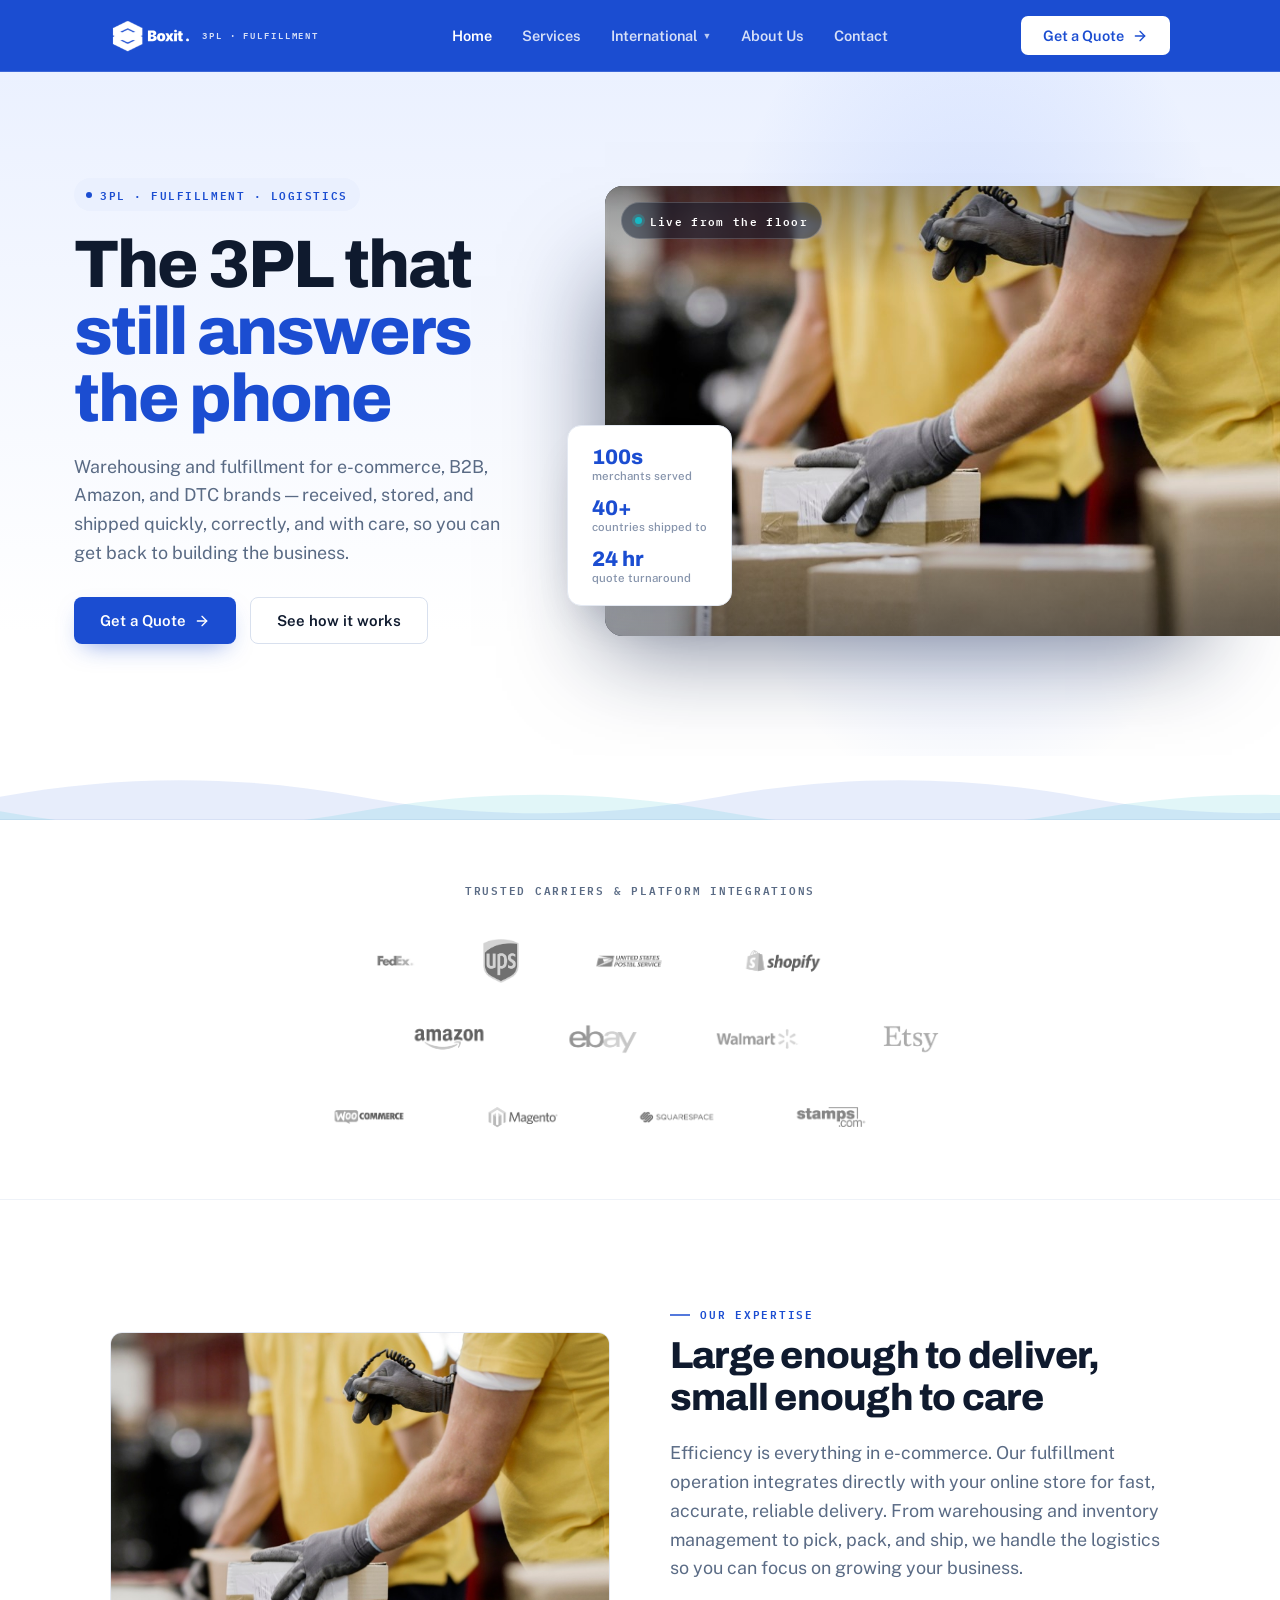
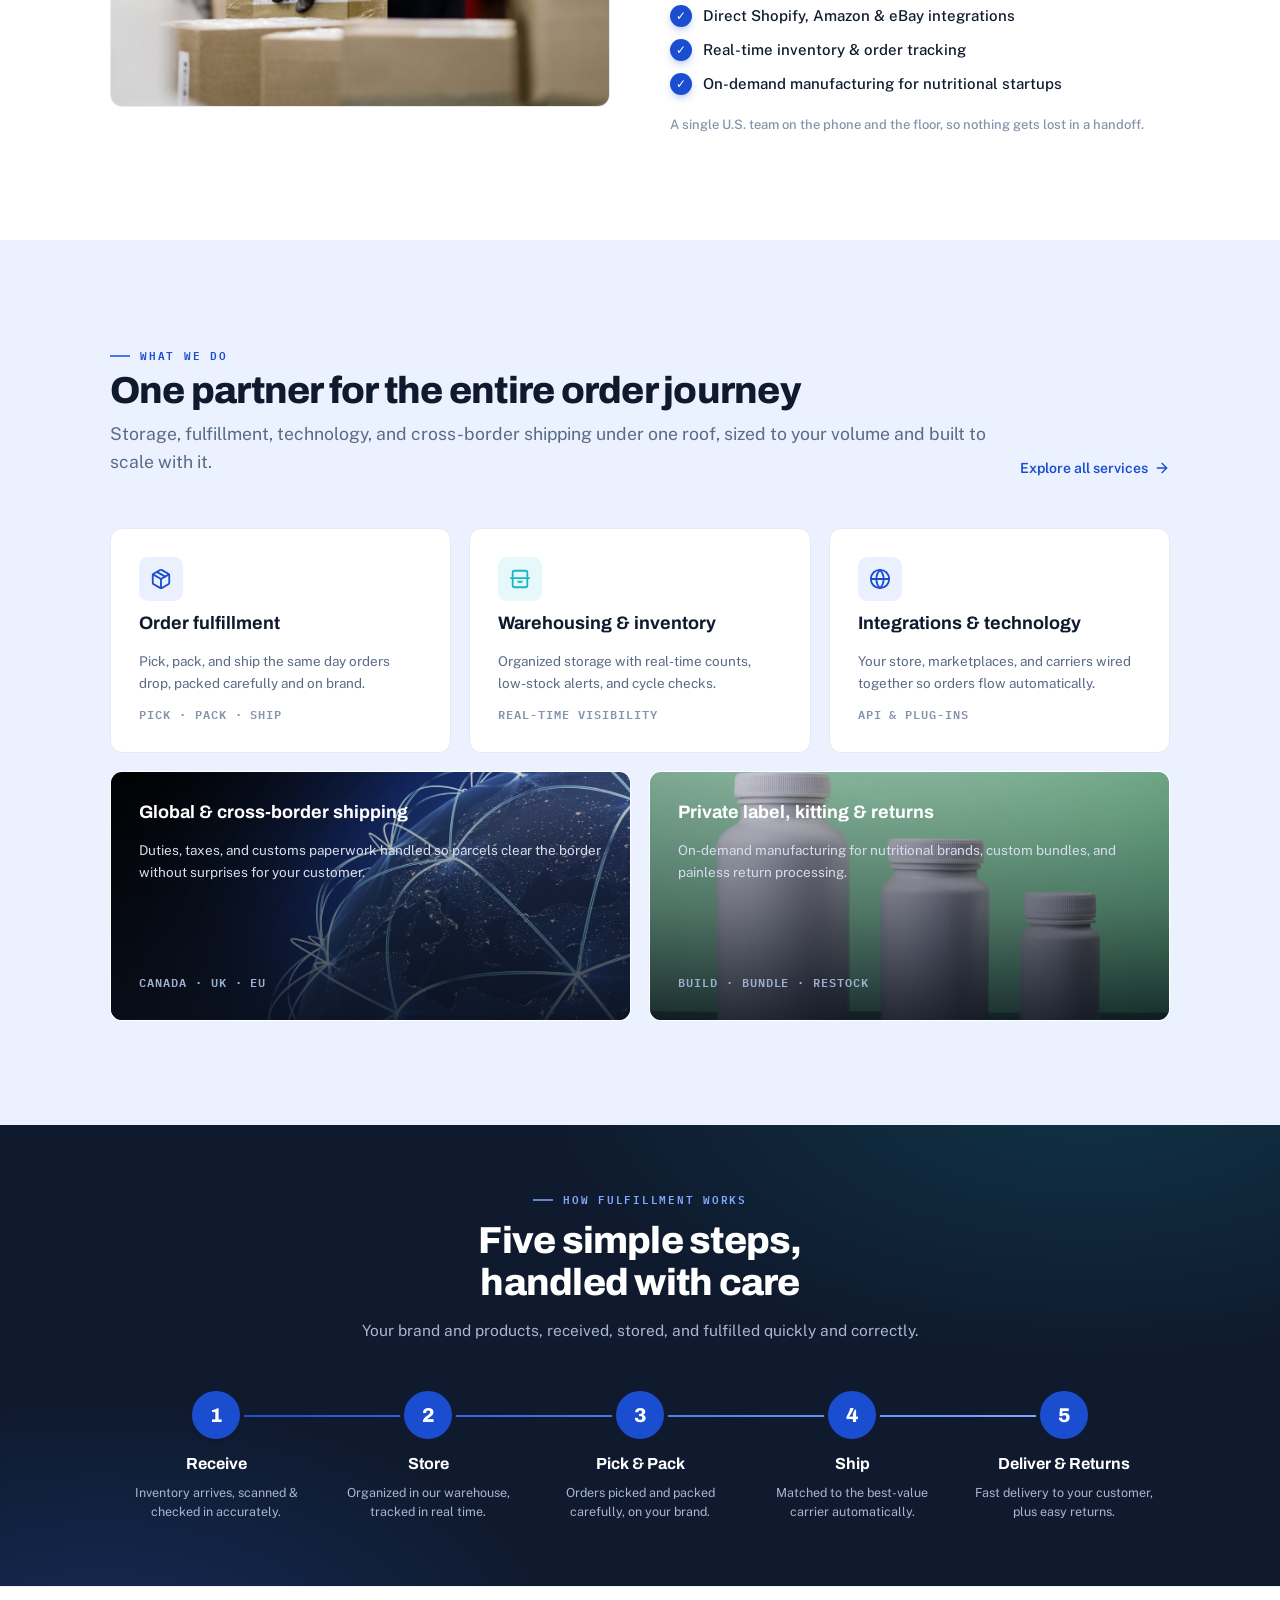
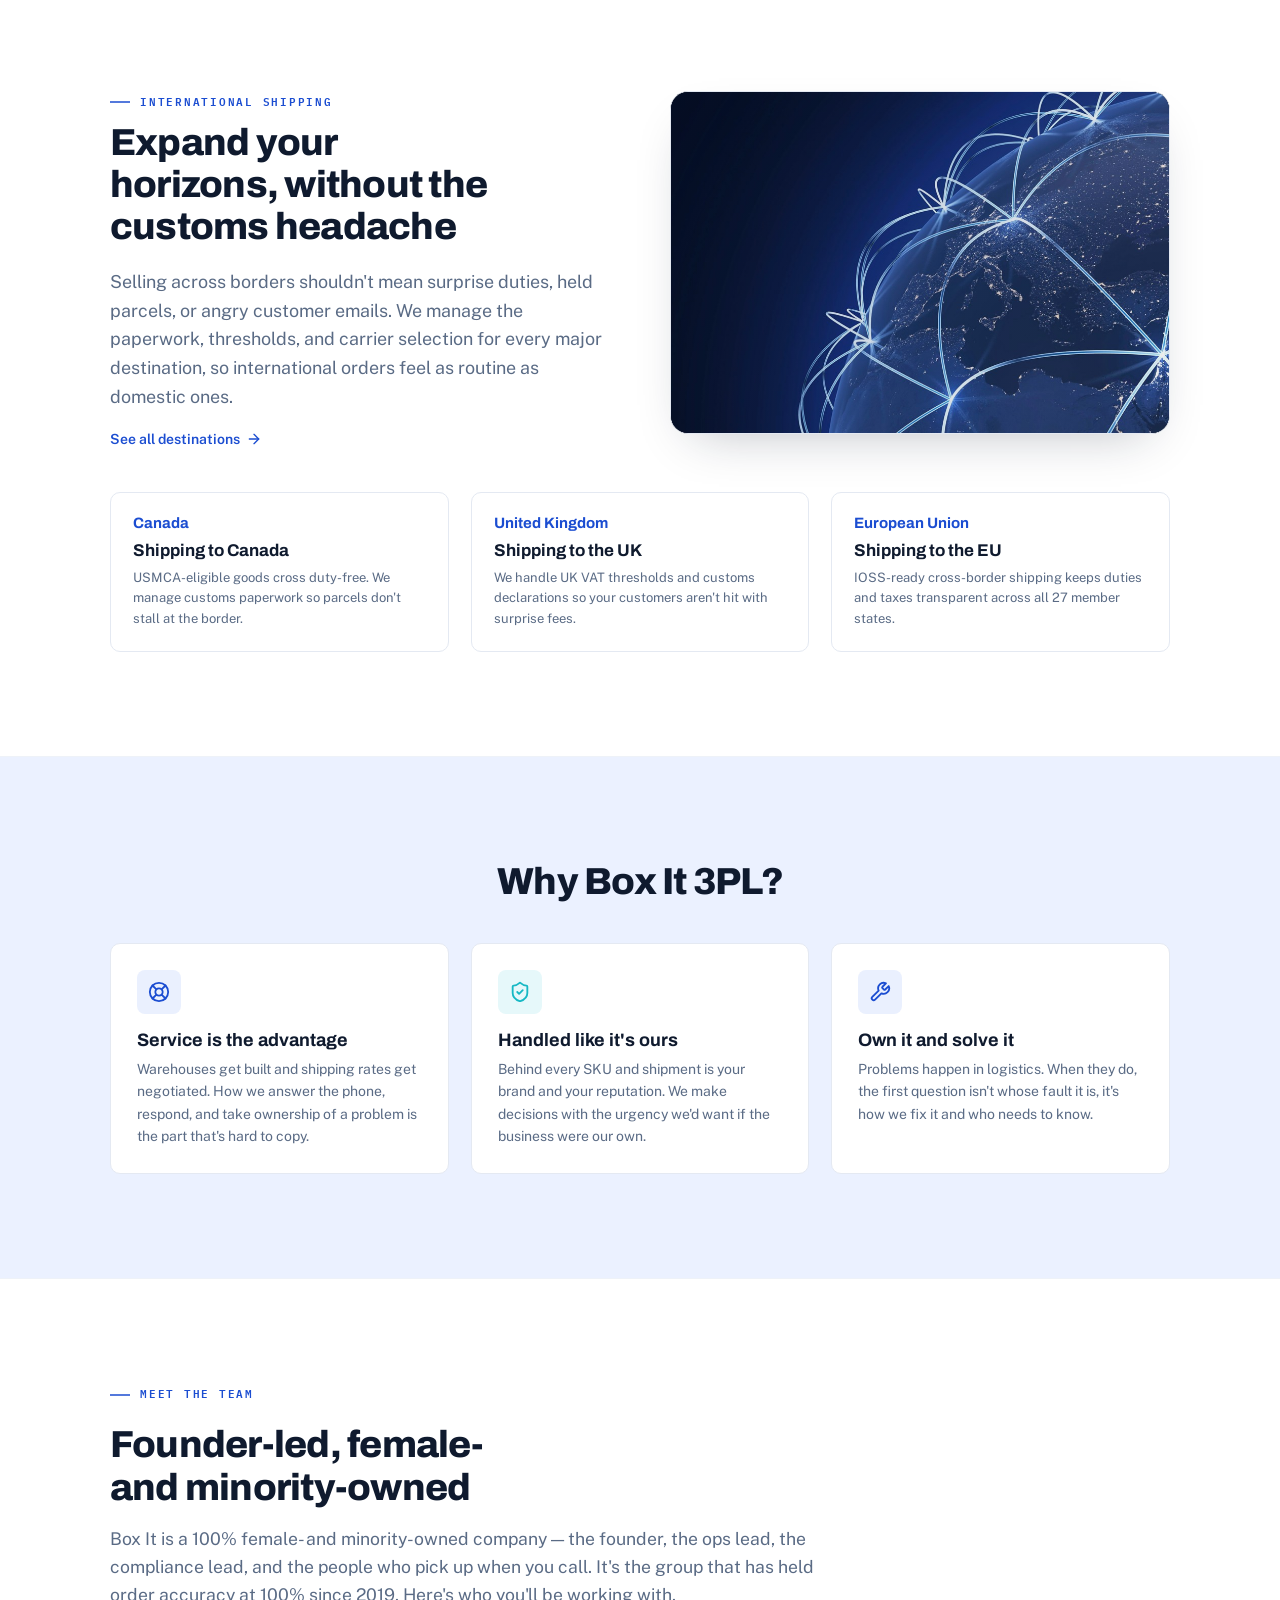
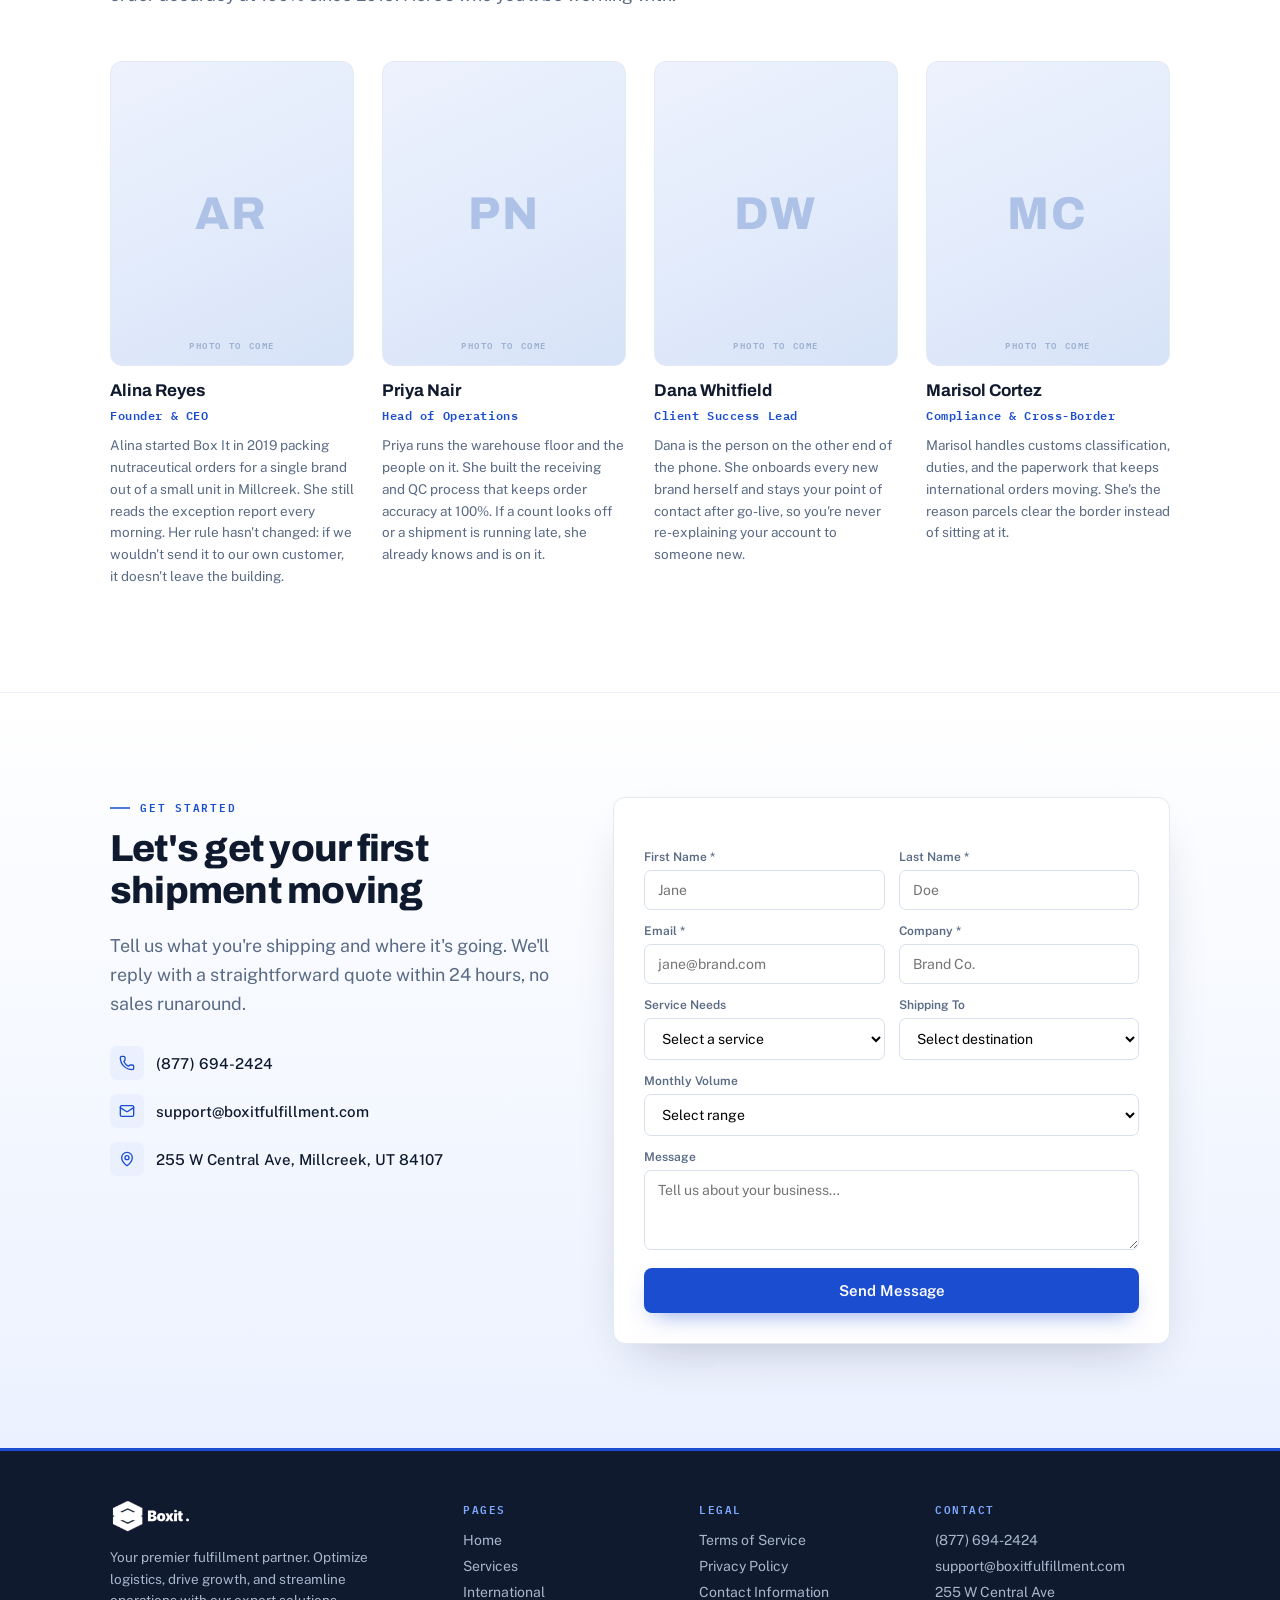
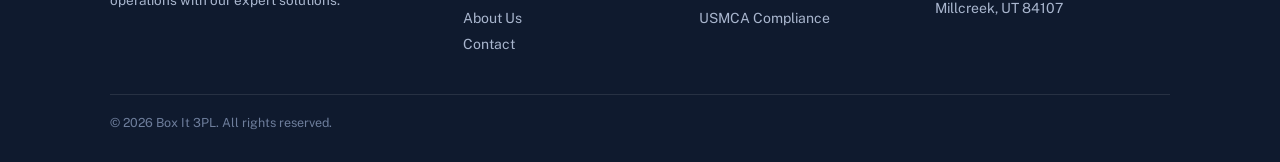
==== commit 12476e2d: "Fold in McKay's mission/values copy on home + about - Ownership: "women-led" -> "100% female- and mi" ====
--- a/index.html
+++ b/index.html
@@ -228,9 +228,9 @@
   <div class="wrap">
     <h2 style="text-align:center;margin-bottom:clamp(28px,4vw,40px)">Why Box It 3PL?</h2>
     <div class="cards3">
-      <div class="card reveal"><div class="ico"><svg width="22" height="22" viewBox="0 0 24 24" fill="none" stroke="currentColor" stroke-width="2" stroke-linecap="round" stroke-linejoin="round"><path d="M10 5H3"/><path d="M12 19H3"/><path d="M14 3v4"/><path d="M16 17v4"/><path d="M21 12h-9"/><path d="M21 19h-5"/><path d="M21 5h-7"/><path d="M8 10v4"/><path d="M8 12H3"/></svg></div><h3>Tailored Solutions</h3><p>Customized to your business, whether a nutritional startup, a Shopify store, or an Amazon FBM merchant.</p></div>
-      <div class="card reveal"><div class="ico"><svg width="22" height="22" viewBox="0 0 24 24" fill="none" stroke="currentColor" stroke-width="2" stroke-linecap="round" stroke-linejoin="round"><circle cx="12" cy="12" r="10"/><path d="M12 2a14.5 14.5 0 0 0 0 20 14.5 14.5 0 0 0 0-20"/><path d="M2 12h20"/></svg></div><h3>Global Reach</h3><p>International shipping expertise helps you tap new markets and expand your customer base worldwide.</p></div>
-      <div class="card reveal"><div class="ico"><svg width="22" height="22" viewBox="0 0 24 24" fill="none" stroke="currentColor" stroke-width="2" stroke-linecap="round" stroke-linejoin="round"><path d="M16 7h6v6"/><path d="m22 7-8.5 8.5-5-5L2 17"/></svg></div><h3>Proven Success</h3><p>Merchants stick with us as they scale, from their first order through peak season chaos.</p></div>
+      <div class="card reveal"><div class="ico"><svg width="22" height="22" viewBox="0 0 24 24" fill="none" stroke="currentColor" stroke-width="2" stroke-linecap="round" stroke-linejoin="round"><circle cx="12" cy="12" r="10"/><path d="m4.93 4.93 4.24 4.24"/><path d="m14.83 9.17 4.24-4.24"/><path d="m14.83 14.83 4.24 4.24"/><path d="m9.17 14.83-4.24 4.24"/><circle cx="12" cy="12" r="4"/></svg></div><h3>Service is the advantage</h3><p>Warehouses get built and shipping rates get negotiated. How we answer the phone, respond, and take ownership of a problem is the part that's hard to copy.</p></div>
+      <div class="card reveal"><div class="ico"><svg width="22" height="22" viewBox="0 0 24 24" fill="none" stroke="currentColor" stroke-width="2" stroke-linecap="round" stroke-linejoin="round"><path d="M20 13c0 5-3.5 7.5-7.66 8.95a1 1 0 0 1-.67-.01C7.5 20.5 4 18 4 13V6a1 1 0 0 1 1-1c2 0 4.5-1.2 6.24-2.72a1.17 1.17 0 0 1 1.52 0C14.51 3.81 17 5 19 5a1 1 0 0 1 1 1z"/><path d="m9 12 2 2 4-4"/></svg></div><h3>Handled like it's ours</h3><p>Behind every SKU and shipment is your brand and your reputation. We make decisions with the urgency we'd want if the business were our own.</p></div>
+      <div class="card reveal"><div class="ico"><svg width="22" height="22" viewBox="0 0 24 24" fill="none" stroke="currentColor" stroke-width="2" stroke-linecap="round" stroke-linejoin="round"><path d="M14.7 6.3a1 1 0 0 0 0 1.4l1.6 1.6a1 1 0 0 0 1.4 0l3.77-3.77a6 6 0 0 1-7.94 7.94l-6.91 6.91a2.12 2.12 0 0 1-3-3l6.91-6.91a6 6 0 0 1 7.94-7.94l-3.76 3.76z"/></svg></div><h3>Own it and solve it</h3><p>Problems happen in logistics. When they do, the first question isn't whose fault it is, it's how we fix it and who needs to know.</p></div>
     </div>
   </div>
 </section>
@@ -240,8 +240,8 @@
   <div class="wrap">
     <div class="sec-intro">
       <div class="eyebrow">MEET THE TEAM</div>
-      <h2>A women-led team, from the founder to the floor</h2>
-      <p>Box It is run by women at every level — strategy, warehouse operations, compliance, and the account managers you'll actually talk to. It's the same group that has held order accuracy at 100% since 2019. Here's who you'll be working with.</p>
+      <h2>Founder-led, female- and minority-owned</h2>
+      <p>Box It is a 100% female- and minority-owned company — the founder, the ops lead, the compliance lead, and the people who pick up when you call. It's the group that has held order accuracy at 100% since 2019. Here's who you'll be working with.</p>
     </div>
     <div class="team-grid">
       <article class="team-card">
--- a/styles.css
+++ b/styles.css
@@ -89,10 +89,6 @@
 .hero-center .lede{margin-left:auto;margin-right:auto;max-width:600px}
 .hero-actions{display:flex;gap:14px;margin-top:30px;flex-wrap:wrap}
 .hero-center .hero-actions{justify-content:center}
-.stats{display:flex;align-items:center;gap:22px;margin-top:38px;flex-wrap:wrap}
-.stat .n{font:800 26px 'Archivo',sans-serif}
-.stat .l{font:500 12.5px 'Public Sans',sans-serif;color:var(--faint)}
-.divider{width:1px;height:34px;background:var(--line)}
 .placeholder{border-radius:12px;border:1px solid var(--line);background-image:repeating-linear-gradient(45deg,#EAF0FE,#EAF0FE 14px,#E1EAFC 14px,#E1EAFC 28px);display:flex;align-items:center;justify-content:center;position:relative;overflow:hidden}
 .placeholder .tag{position:relative;font:600 12px 'IBM Plex Mono',monospace;letter-spacing:.1em;color:var(--muted);background:#fff;padding:9px 16px;border-radius:100px;border:1px solid var(--line)}
 .photo{width:100%;height:auto;border-radius:12px;border:1px solid var(--line);object-fit:cover}
@@ -142,7 +138,6 @@
 .step p{font:400 12.5px/1.5 'Public Sans',sans-serif;color:#A9B6CE}
 
 /* Cards */
-.cards4{display:grid;grid-template-columns:repeat(4,1fr);gap:18px}
 .cards3{display:grid;grid-template-columns:repeat(3,1fr);gap:22px}
 .card{border:1px solid var(--line);border-radius:10px;padding:22px;background:#fff;transition:.2s ease}
 a.card:hover,.card.hover:hover{border-color:var(--blue);box-shadow:0 14px 32px -14px rgba(27,77,209,.4);transform:translateY(-3px)}
@@ -150,7 +145,7 @@
 .card h3{font:700 17px 'Archivo',sans-serif;margin-top:10px}
 .card p{font:400 13px/1.55 'Public Sans',sans-serif;color:var(--muted);margin-top:8px}
 .card .ico{width:46px;height:46px;border-radius:9px;background:var(--chip);color:var(--blue);display:flex;align-items:center;justify-content:center;font-size:22px}
-.cards3 .card:nth-child(even) .ico,.cards4 .card:nth-child(even) .ico{background:var(--chip2);color:var(--teal)}
+.cards3 .card:nth-child(even) .ico{background:var(--chip2);color:var(--teal)}
 
 /* Why band */
 .why{background:var(--wash)}
@@ -160,7 +155,6 @@
 .why p{font:400 14px/1.6 'Public Sans',sans-serif;color:var(--muted);margin-top:8px}
 
 /* Partners */
-.partners{text-align:center}
 .chips{display:flex;flex-wrap:wrap;justify-content:center;gap:12px;margin-top:22px}
 .chip{font:700 15px 'Archivo';color:var(--muted);border:1px solid var(--line);border-radius:7px;padding:10px 20px}
 .chips.left{justify-content:flex-start}
@@ -360,7 +354,6 @@
 .bento-item .b-span{margin-top:auto;font:600 12px 'IBM Plex Mono',monospace;letter-spacing:.08em;color:var(--faint)}
 .bento-item.col-3{grid-column:span 3}
 .bento-item.col-2{grid-column:span 2}
-.bento-item.col-4{grid-column:span 4}
 /* Image feature tiles */
 .bento-item.media{color:#fff;justify-content:flex-end;border-color:transparent;min-height:250px}
 .bento-item.media img{position:absolute;inset:0;width:100%;height:100%;object-fit:cover;z-index:0}
@@ -398,7 +391,7 @@
 @media(max-width:860px){
   .sec-intro.between{grid-template-columns:1fr}
   .bento{grid-template-columns:repeat(2,1fr)}
-  .bento-item.col-2,.bento-item.col-3,.bento-item.col-4{grid-column:span 1}
+  .bento-item.col-2,.bento-item.col-3{grid-column:span 1}
   .bento-item:nth-child(3),.bento-item.wide{grid-column:1 / -1}
 }
 @media(max-width:560px){
@@ -425,7 +418,7 @@
 
 @media(max-width:900px){
   .hero-grid,.two,.quote-grid,.fgrid4,.calc-grid{grid-template-columns:1fr}
-  .steps.s5,.steps.s4,.cards4,.cards3,.keystats{grid-template-columns:1fr 1fr}
+  .steps.s5,.steps.s4,.cards3,.keystats{grid-template-columns:1fr 1fr}
   .steps .rail{display:none}
   .calc-input{border-right:none;border-bottom:1px solid var(--line)}
   .wave-divider{height:40px}
@@ -468,6 +461,7 @@
 
 .about-sec{padding:clamp(48px,7vw,90px) 0;border-top:1px solid var(--line2)}
 .about-sec#values{background:var(--wash-teal)}
+.about-sec#standard{background:var(--wash)}
 .about-sec.dark{background:
   radial-gradient(820px 420px at 90% -20%,rgba(23,184,196,.18),transparent 60%),
   radial-gradient(680px 380px at 5% 120%,rgba(46,107,255,.22),transparent 60%),
@@ -496,9 +490,15 @@
   padding:26px 0;border-top:1px solid var(--line2)}
 .value:first-child{border-top:none}
 .value .vn{font:800 clamp(1.5rem,1rem + 1.8vw,2.3rem)/1 'Archivo',sans-serif;color:var(--blue)}
-.value:nth-child(2) .vn{color:var(--teal-deep)}
+.value:nth-child(even) .vn{color:var(--teal-deep)}
 .value h3{font:700 17px 'Archivo',sans-serif}
 .value p{font:400 14px/1.66 'Public Sans',sans-serif;color:var(--muted);margin-top:7px}
+
+/* The Standard — five questions */
+.standard{margin:22px 0 24px;display:flex;flex-direction:column;gap:14px}
+.standard li{list-style:none;display:flex;gap:13px;align-items:flex-start;
+  font:600 clamp(1rem,.95rem + .45vw,1.2rem)/1.4 'Archivo',sans-serif;color:var(--ink)}
+.standard li svg{flex:none;color:var(--blue);margin-top:3px}
 
 /* Dark numbers band */
 .about-numbers .wrap{display:grid;grid-template-columns:repeat(4,1fr);gap:clamp(20px,3vw,32px)}
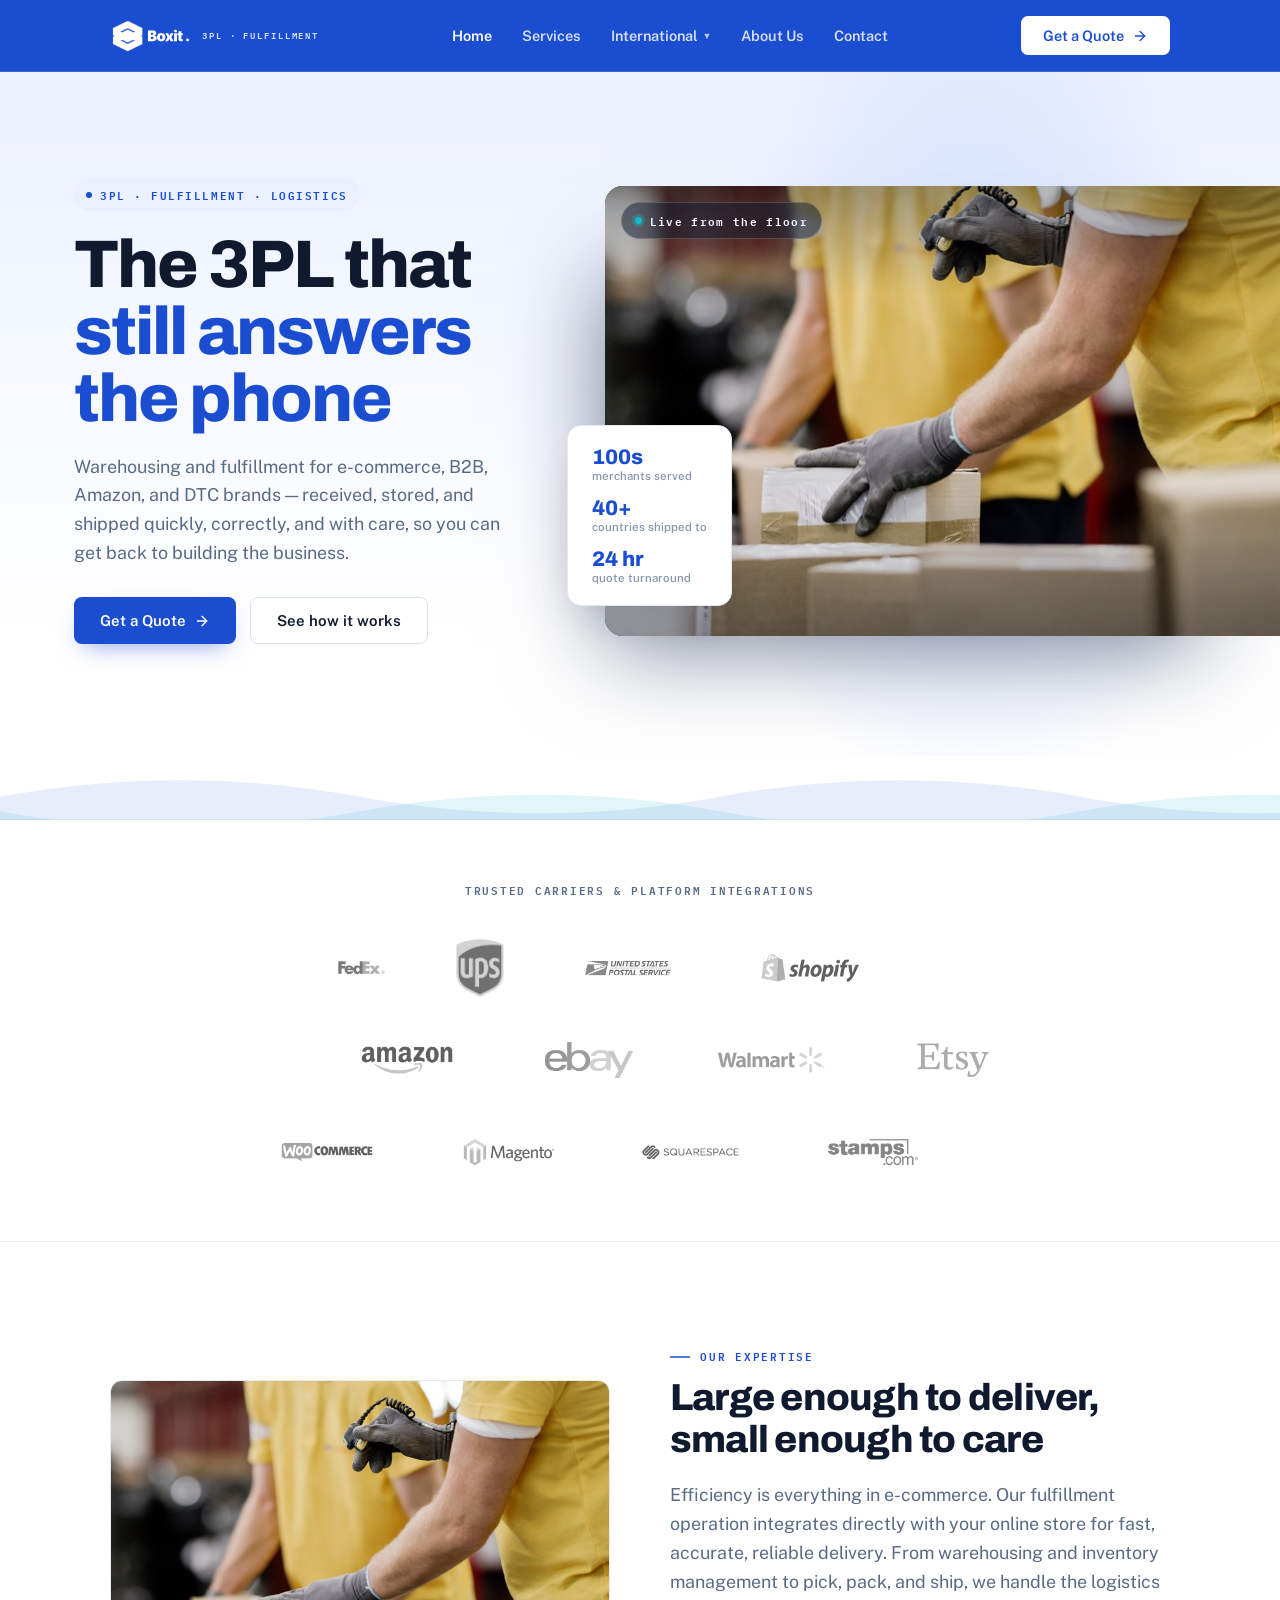
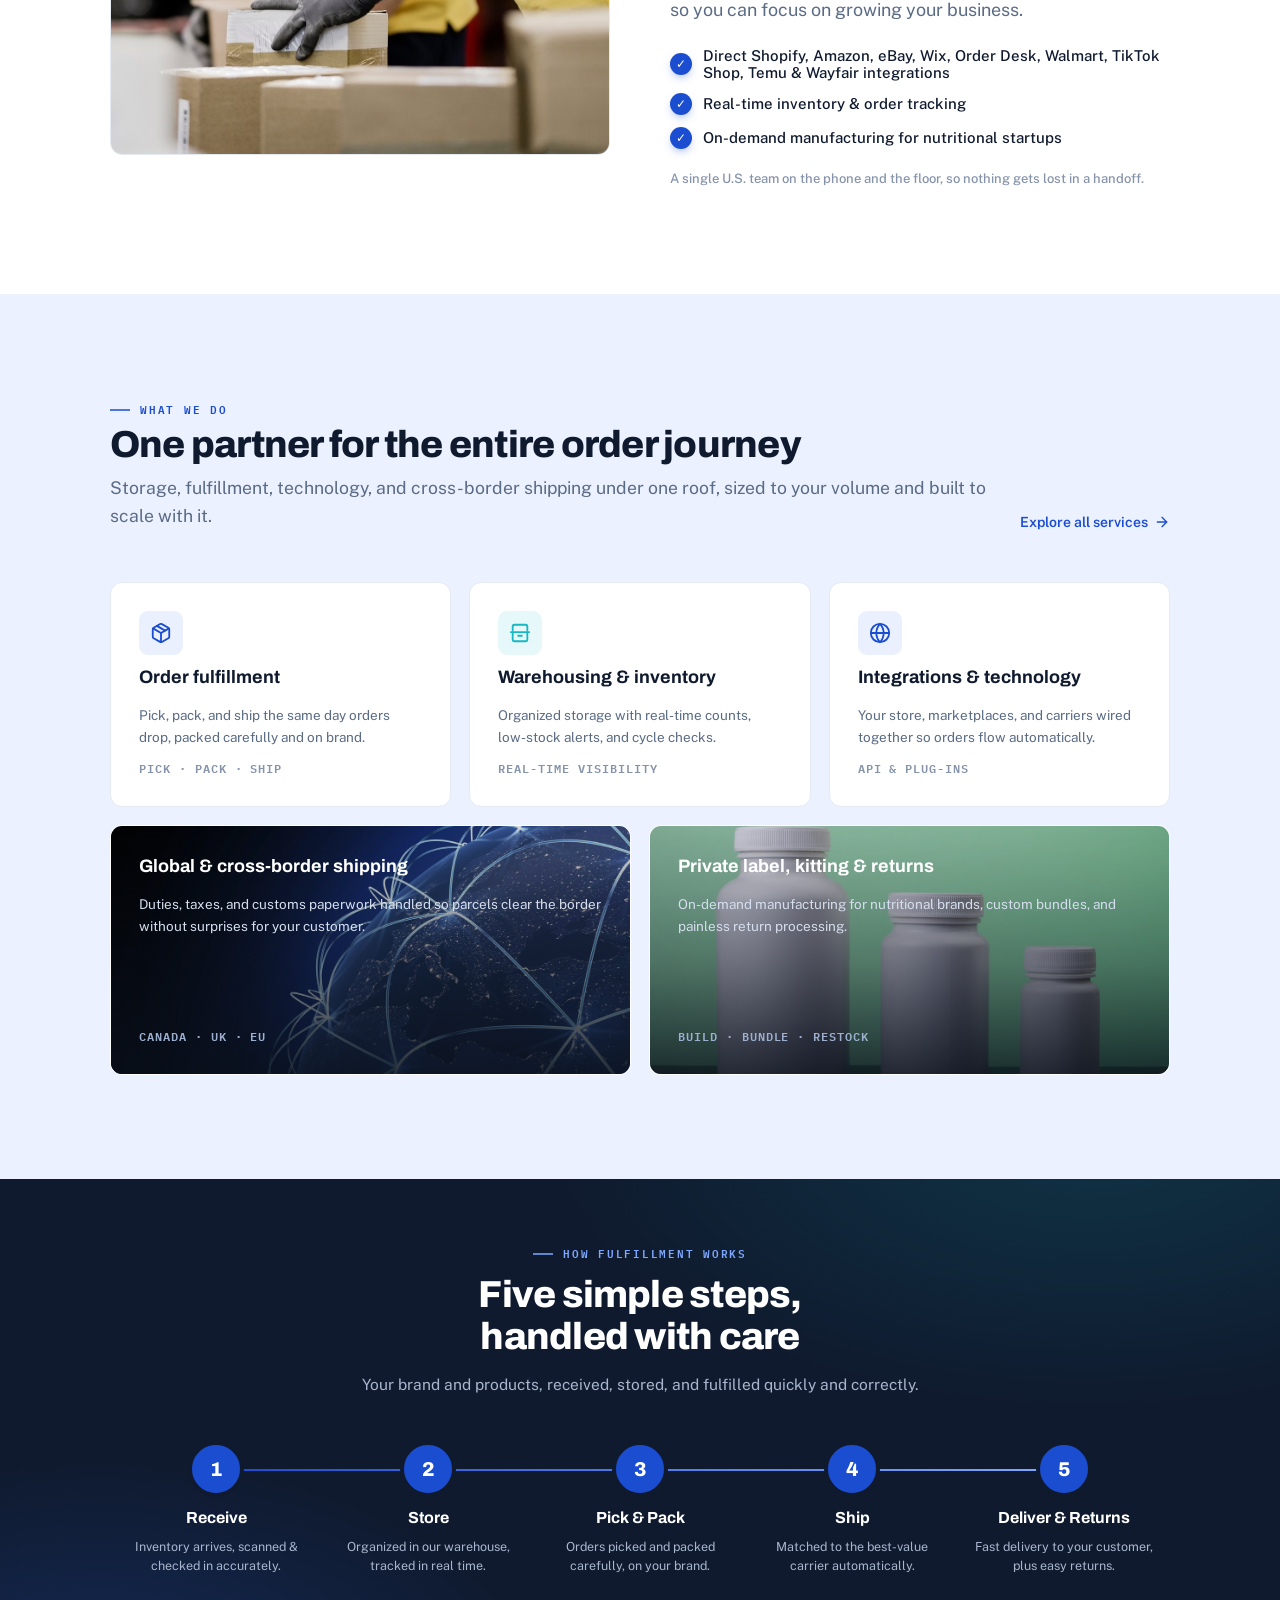
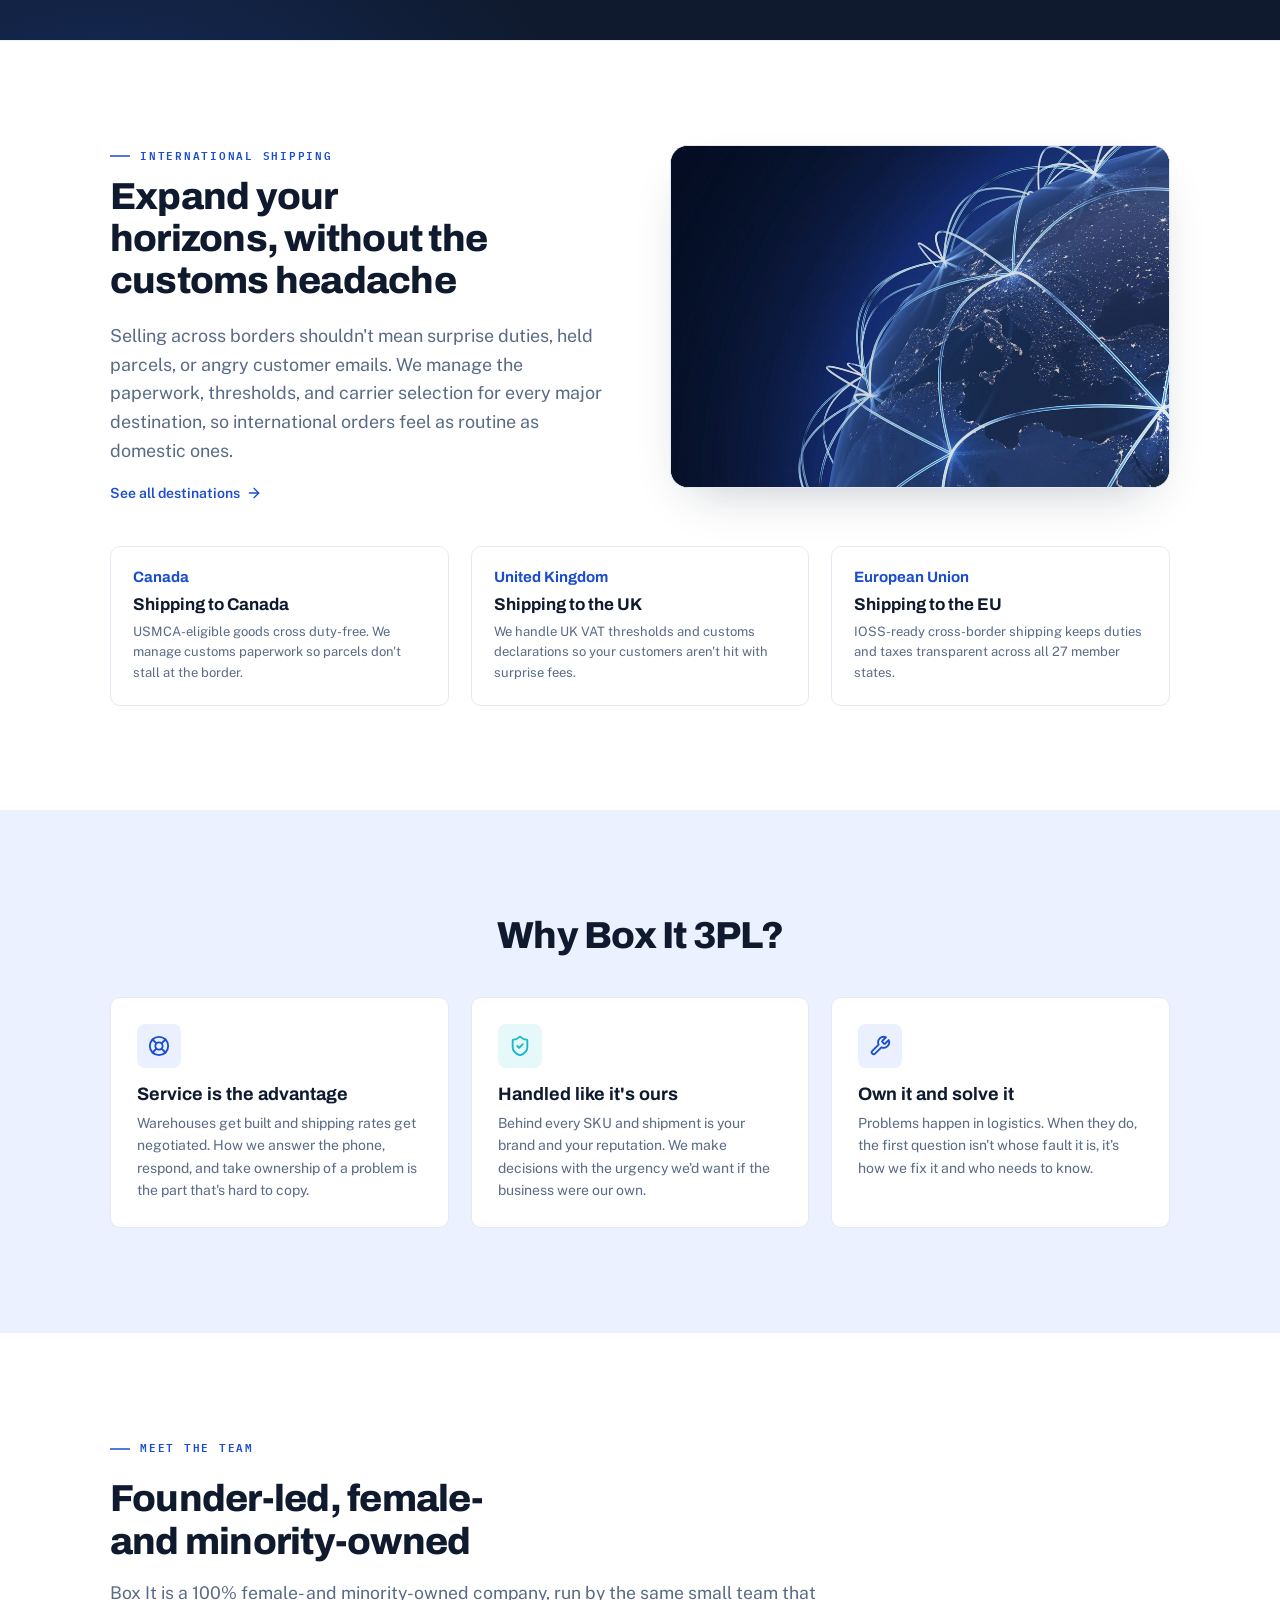
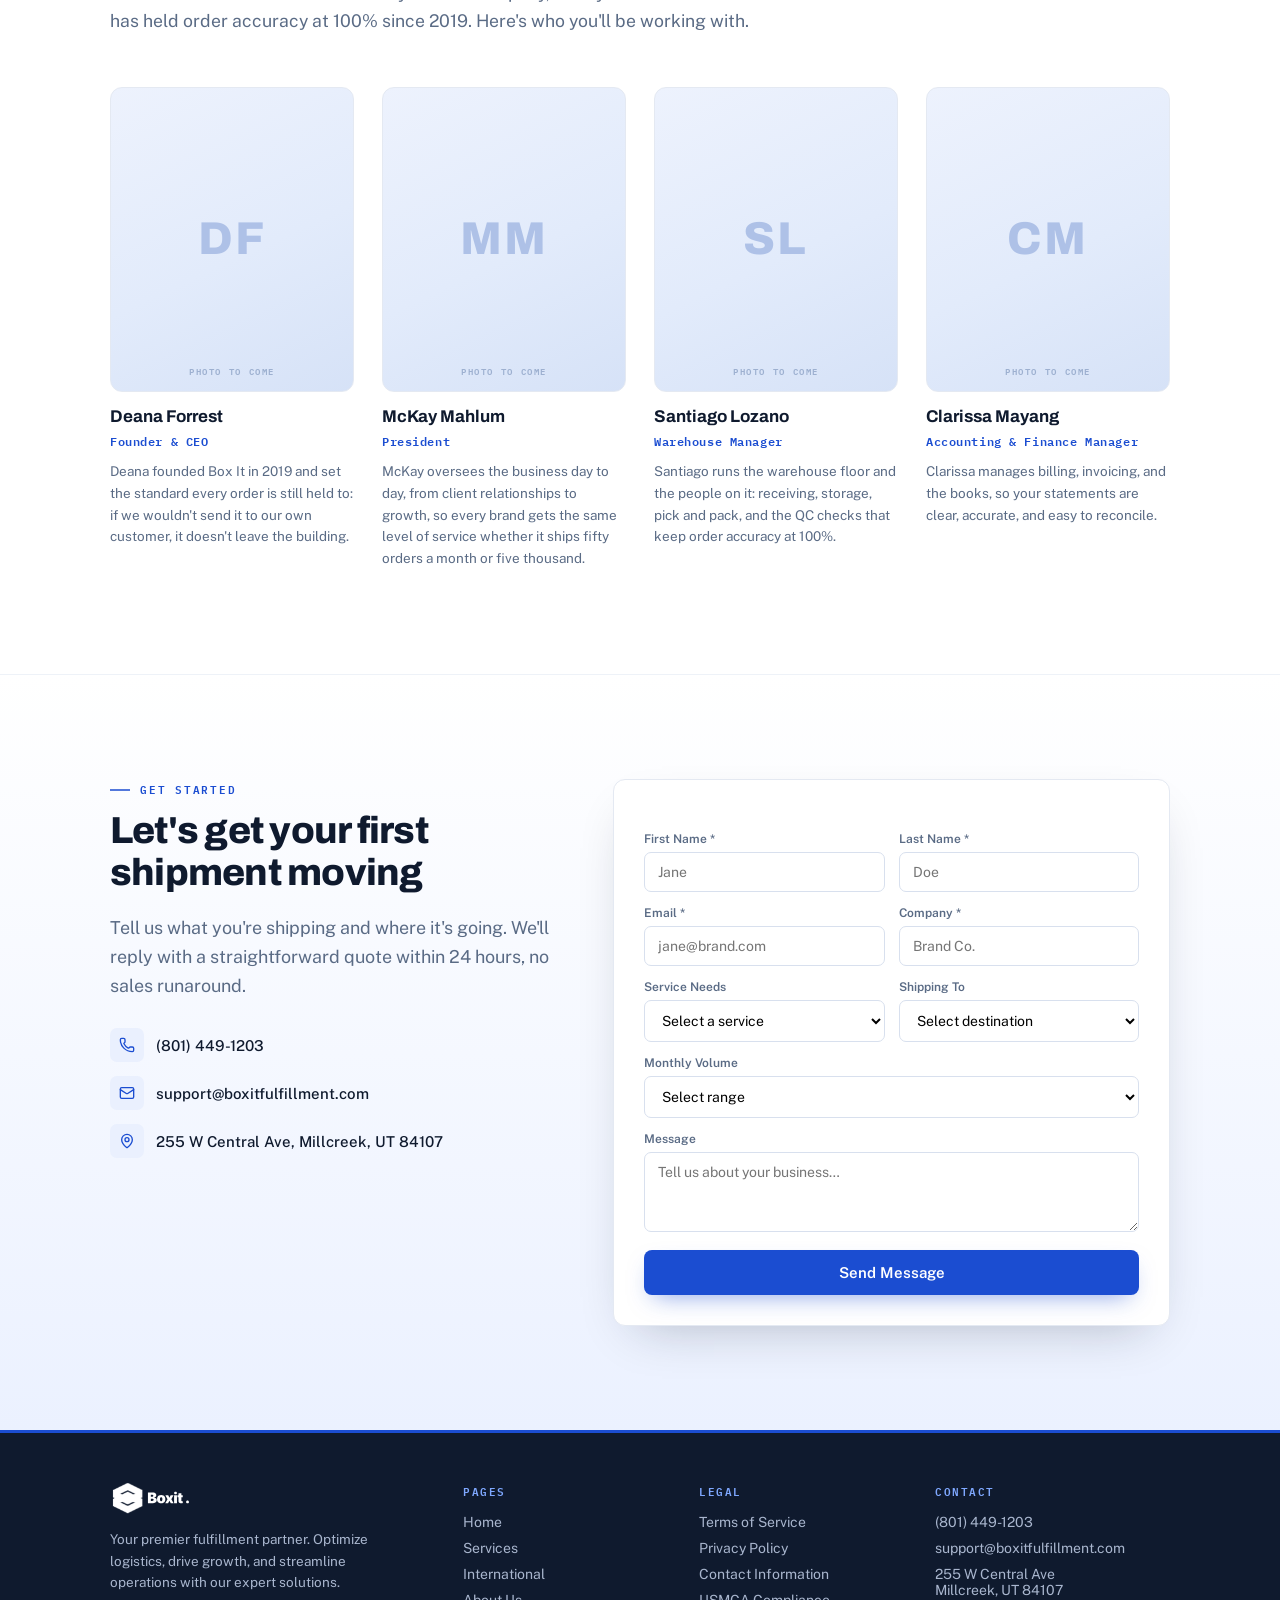
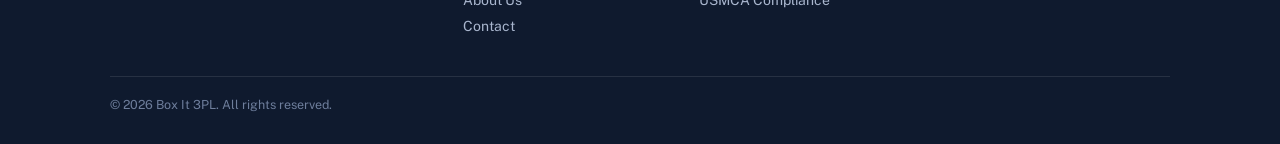
==== commit 7516cd29: "Apply McKay's content updates: team, phone, integrations, logos - Meet the Team (home + about): Dean" ====
--- a/index.html
+++ b/index.html
@@ -124,7 +124,7 @@
       <h2 style="margin-top:12px">Large enough to deliver, small enough to care</h2>
       <p class="lede">Efficiency is everything in e-commerce. Our fulfillment operation integrates directly with your online store for fast, accurate, reliable delivery. From warehousing and inventory management to pick, pack, and ship, we handle the logistics so you can focus on growing your business.</p>
       <div style="display:flex;flex-direction:column;gap:12px;margin-top:22px">
-        <div class="check"><span class="i">✓</span>Direct Shopify, Amazon &amp; eBay integrations</div>
+        <div class="check"><span class="i">✓</span>Direct Shopify, Amazon, eBay, Wix, Order Desk, Walmart, TikTok Shop, Temu &amp; Wayfair integrations</div>
         <div class="check"><span class="i">✓</span>Real-time inventory &amp; order tracking</div>
         <div class="check"><span class="i">✓</span>On-demand manufacturing for nutritional startups</div>
       </div>
@@ -241,32 +241,32 @@
     <div class="sec-intro">
       <div class="eyebrow">MEET THE TEAM</div>
       <h2>Founder-led, female- and minority-owned</h2>
-      <p>Box It is a 100% female- and minority-owned company — the founder, the ops lead, the compliance lead, and the people who pick up when you call. It's the group that has held order accuracy at 100% since 2019. Here's who you'll be working with.</p>
+      <p>Box It is a 100% female- and minority-owned company, run by the same small team that has held order accuracy at 100% since 2019. Here's who you'll be working with.</p>
     </div>
     <div class="team-grid">
       <article class="team-card">
-        <div class="team-ph"><span class="mono">AR</span></div>
-        <div class="team-name">Alina Reyes</div>
+        <div class="team-ph"><span class="mono">DF</span></div>
+        <div class="team-name">Deana Forrest</div>
         <div class="team-role">Founder &amp; CEO</div>
-        <p>Alina started Box It in 2019 packing nutraceutical orders for a single brand out of a small unit in Millcreek. She still reads the exception report every morning. Her rule hasn't changed: if we wouldn't send it to our own customer, it doesn't leave the building.</p>
+        <p>Deana founded Box It in 2019 and set the standard every order is still held to: if we wouldn't send it to our own customer, it doesn't leave the building.</p>
       </article>
       <article class="team-card">
-        <div class="team-ph"><span class="mono">PN</span></div>
-        <div class="team-name">Priya Nair</div>
-        <div class="team-role">Head of Operations</div>
-        <p>Priya runs the warehouse floor and the people on it. She built the receiving and QC process that keeps order accuracy at 100%. If a count looks off or a shipment is running late, she already knows and is on it.</p>
+        <div class="team-ph"><span class="mono">MM</span></div>
+        <div class="team-name">McKay Mahlum</div>
+        <div class="team-role">President</div>
+        <p>McKay oversees the business day to day, from client relationships to growth, so every brand gets the same level of service whether it ships fifty orders a month or five thousand.</p>
       </article>
       <article class="team-card">
-        <div class="team-ph"><span class="mono">DW</span></div>
-        <div class="team-name">Dana Whitfield</div>
-        <div class="team-role">Client Success Lead</div>
-        <p>Dana is the person on the other end of the phone. She onboards every new brand herself and stays your point of contact after go-live, so you're never re-explaining your account to someone new.</p>
+        <div class="team-ph"><span class="mono">SL</span></div>
+        <div class="team-name">Santiago Lozano</div>
+        <div class="team-role">Warehouse Manager</div>
+        <p>Santiago runs the warehouse floor and the people on it: receiving, storage, pick and pack, and the QC checks that keep order accuracy at 100%.</p>
       </article>
       <article class="team-card">
-        <div class="team-ph"><span class="mono">MC</span></div>
-        <div class="team-name">Marisol Cortez</div>
-        <div class="team-role">Compliance &amp; Cross-Border</div>
-        <p>Marisol handles customs classification, duties, and the paperwork that keeps international orders moving. She's the reason parcels clear the border instead of sitting at it.</p>
+        <div class="team-ph"><span class="mono">CM</span></div>
+        <div class="team-name">Clarissa Mayang</div>
+        <div class="team-role">Accounting &amp; Finance Manager</div>
+        <p>Clarissa manages billing, invoicing, and the books, so your statements are clear, accurate, and easy to reconcile.</p>
       </article>
     </div>
   </div>
@@ -280,7 +280,7 @@
       <h2 style="margin-top:12px">Let's get your first shipment moving</h2>
       <p class="lede">Tell us what you're shipping and where it's going. We'll reply with a straightforward quote within 24 hours, no sales runaround.</p>
       <div style="display:flex;flex-direction:column;gap:14px;margin-top:28px">
-        <div class="contact-row"><span class="ci"><svg width="16" height="16" viewBox="0 0 24 24" fill="none" stroke="currentColor" stroke-width="2" stroke-linecap="round" stroke-linejoin="round"><path d="M13.832 16.568a1 1 0 0 0 1.213-.303l.355-.465A2 2 0 0 1 17 15h3a2 2 0 0 1 2 2v3a2 2 0 0 1-2 2A18 18 0 0 1 2 4a2 2 0 0 1 2-2h3a2 2 0 0 1 2 2v3a2 2 0 0 1-.8 1.6l-.468.351a1 1 0 0 0-.292 1.233 14 14 0 0 0 6.392 6.384"/></svg></span><a href="tel:+18776942424">(877) 694-2424</a></div>
+        <div class="contact-row"><span class="ci"><svg width="16" height="16" viewBox="0 0 24 24" fill="none" stroke="currentColor" stroke-width="2" stroke-linecap="round" stroke-linejoin="round"><path d="M13.832 16.568a1 1 0 0 0 1.213-.303l.355-.465A2 2 0 0 1 17 15h3a2 2 0 0 1 2 2v3a2 2 0 0 1-2 2A18 18 0 0 1 2 4a2 2 0 0 1 2-2h3a2 2 0 0 1 2 2v3a2 2 0 0 1-.8 1.6l-.468.351a1 1 0 0 0-.292 1.233 14 14 0 0 0 6.392 6.384"/></svg></span><a href="tel:+18014491203">(801) 449-1203</a></div>
         <div class="contact-row"><span class="ci"><svg width="16" height="16" viewBox="0 0 24 24" fill="none" stroke="currentColor" stroke-width="2" stroke-linecap="round" stroke-linejoin="round"><path d="m22 7-8.991 5.727a2 2 0 0 1-2.009 0L2 7"/><rect x="2" y="4" width="20" height="16" rx="2"/></svg></span><a href="mailto:support@boxitfulfillment.com">support@boxitfulfillment.com</a></div>
         <div class="contact-row"><span class="ci"><svg width="16" height="16" viewBox="0 0 24 24" fill="none" stroke="currentColor" stroke-width="2" stroke-linecap="round" stroke-linejoin="round"><path d="M20 10c0 4.993-5.539 10.193-7.399 11.799a1 1 0 0 1-1.202 0C9.539 20.193 4 14.993 4 10a8 8 0 0 1 16 0"/><circle cx="12" cy="10" r="3"/></svg></span><span>255 W Central Ave, Millcreek, UT 84107</span></div>
       </div>
@@ -314,7 +314,7 @@
     </div>
     <div class="fcol"><div class="fhead">PAGES</div><a href="index.html">Home</a><a href="services.html">Services</a><a href="canada.html">International</a><a href="about.html">About Us</a><a href="contact.html">Contact</a></div>
     <div class="fcol"><div class="fhead">LEGAL</div><a href="#">Terms of Service</a><a href="#">Privacy Policy</a><a href="contact.html">Contact Information</a><a href="usmca.html">USMCA Compliance</a></div>
-    <div class="fcol"><div class="fhead">CONTACT</div><span>(877) 694-2424</span><span>support@boxitfulfillment.com</span><span>255 W Central Ave<br>Millcreek, UT 84107</span></div>
+    <div class="fcol"><div class="fhead">CONTACT</div><span>(801) 449-1203</span><span>support@boxitfulfillment.com</span><span>255 W Central Ave<br>Millcreek, UT 84107</span></div>
   </div>
   <div class="wrap"><div class="copyright">© 2026 Box It 3PL. All rights reserved.</div></div>
 </footer>
--- a/styles.css
+++ b/styles.css
@@ -19,12 +19,21 @@
   --shadow-btn:0 10px 24px -10px rgba(27,77,209,.55);
 }
 *{box-sizing:border-box}
-html{scroll-behavior:smooth}
+html{scroll-behavior:smooth;scroll-padding-top:84px}
 body{margin:0;font-family:'Public Sans',system-ui,sans-serif;color:var(--ink);background:var(--bg)}
 a{text-decoration:none;color:inherit}
 h1,h2,h3,h4,p{margin:0}
 img{max-width:100%;display:block}
 .wrap{max-width:var(--wrap);margin:0 auto;padding-left:clamp(20px,5vw,40px);padding-right:clamp(20px,5vw,40px)}
+
+/* Keyboard focus — visible ring everywhere, white on dark surfaces */
+a:focus-visible,button:focus-visible,summary:focus-visible,[tabindex]:focus-visible{
+  outline:2px solid var(--blue-bright);outline-offset:3px;border-radius:4px}
+header.site a:focus-visible,header.site button:focus-visible,
+.process a:focus-visible,.process button:focus-visible,
+.about-numbers a:focus-visible,footer.site a:focus-visible,
+.cta-band a:focus-visible,.cta-band button:focus-visible,
+.contact-hero a:focus-visible,.modal-head button:focus-visible{outline-color:#fff}
 
 /* Buttons */
 .btn{display:inline-block;font:600 15px 'Public Sans',sans-serif;padding:14px 26px;border-radius:8px;cursor:pointer;border:none;transition:background-color .15s ease,color .15s ease,border-color .15s ease,box-shadow .18s ease,transform .18s ease}
@@ -58,7 +67,7 @@
 .dropdown>button:hover,.dropdown.active>button{color:#fff}
 .dropdown .caret{font-size:9px;color:rgba(255,255,255,.7)}
 .dropdown-menu{position:absolute;top:calc(100% + 18px);left:-18px;width:288px;background:#fff;border:1px solid var(--line);border-radius:10px;box-shadow:0 24px 50px -18px rgba(15,26,46,.4);padding:8px;opacity:0;visibility:hidden;transform:translateY(-6px);transition:opacity .16s ease,visibility .16s ease,transform .16s ease}
-.dropdown.open .dropdown-menu,.dropdown:hover .dropdown-menu{opacity:1;visibility:visible;transform:translateY(0)}
+.dropdown.open .dropdown-menu,.dropdown:hover .dropdown-menu,.dropdown:focus-within .dropdown-menu{opacity:1;visibility:visible;transform:translateY(0)}
 .dropdown-menu::before{content:"";position:absolute;top:-7px;left:34px;width:12px;height:12px;background:#fff;border-left:1px solid var(--line);border-top:1px solid var(--line);transform:rotate(45deg)}
 nav.main .dropdown-menu a{display:block;padding:11px 13px;border-radius:7px;color:var(--ink);transition:background-color .15s ease}
 .dropdown-menu a:hover,.dropdown-menu a.active{background:#F2F6FF}
@@ -245,7 +254,7 @@
 .field{display:flex;flex-direction:column;gap:6px;min-width:0}
 .field label{font:600 12px 'Public Sans';color:var(--muted)}
 .field input,.field select,.field textarea{width:100%;min-width:0;border:1px solid #D8E0EE;border-radius:7px;padding:11px 13px;font:400 14px 'Public Sans';outline:none;background:#fff;transition:border-color .15s ease}
-.field input:focus,.field select:focus,.field textarea:focus{border-color:var(--blue)}
+.field input:focus,.field select:focus,.field textarea:focus{border-color:var(--blue);outline:3px solid rgba(46,107,255,.18);outline-offset:0}
 .field textarea{min-height:80px;resize:vertical}
 .full{margin-top:14px}
 
@@ -296,7 +305,7 @@
 .hero-home-copy .hero-actions{margin-top:30px}
 
 .hero-home-media{position:relative}
-.hero-frame{position:relative;z-index:1;aspect-ratio:3/2;border-radius:var(--r-lg) 0 0 var(--r-lg);overflow:hidden;
+.hero-frame{position:relative;z-index:1;aspect-ratio:3/2;max-height:76vh;border-radius:var(--r-lg) 0 0 var(--r-lg);overflow:hidden;
   box-shadow:-40px 50px 90px -40px rgba(11,26,64,.55);background:#0B1220}
 .hero-frame video,.hero-frame img{position:absolute;inset:0;width:100%;height:100%;object-fit:cover;display:block}
 .hero-frame::after{content:"";position:absolute;inset:0;pointer-events:none;
@@ -325,9 +334,9 @@
 .logo-row{display:flex;flex-wrap:wrap;align-items:center;justify-content:center;gap:clamp(30px,6vw,66px)}
 .logo-row:nth-child(odd){transform:translateX(clamp(-40px,-3.5vw,-16px))}
 .logo-row:nth-child(even){transform:translateX(clamp(16px,3.5vw,40px))}
-.logo-weave img{height:clamp(30px,4.6vw,44px);width:auto;object-fit:contain;
-  filter:grayscale(1);opacity:.62;transition:filter .2s ease,opacity .2s ease}
-.logo-weave img:hover{filter:grayscale(0);opacity:1}
+.logo-weave img{height:clamp(38px,5.8vw,58px);width:auto;object-fit:contain;
+  filter:grayscale(1);opacity:.62;transition:filter .2s ease,opacity .2s ease,transform .25s ease}
+.logo-weave img:hover{filter:grayscale(0);opacity:1;transform:scale(1.18)}
 @media(max-width:760px){
   .logo-row{transform:none!important;gap:26px 34px}
 }
@@ -376,8 +385,11 @@
 .team-grid{display:grid;grid-template-columns:repeat(4,1fr);gap:clamp(18px,2.4vw,28px)}
 .team-card{display:flex;flex-direction:column}
 .team-ph{position:relative;aspect-ratio:4/5;border-radius:var(--r);overflow:hidden;border:1px solid var(--line);
-  background:linear-gradient(155deg,#EDF2FD,#E2EBFB 55%,#D6E2F7);display:flex;align-items:center;justify-content:center}
-.team-ph img{position:absolute;inset:0;width:100%;height:100%;object-fit:cover}
+  background:linear-gradient(155deg,#EDF2FD,#E2EBFB 55%,#D6E2F7);display:flex;align-items:center;justify-content:center;
+  transition:transform .22s ease,box-shadow .22s ease}
+.team-card:hover .team-ph{transform:translateY(-4px);box-shadow:var(--shadow-card)}
+.team-ph img{position:absolute;inset:0;width:100%;height:100%;object-fit:cover;transition:transform .3s ease}
+.team-card:hover .team-ph img{transform:scale(1.04)}
 .team-ph .mono{font:800 clamp(32px,4vw,46px) 'Archivo',sans-serif;color:#AEC1E7;letter-spacing:.05em}
 .team-ph::after{content:"PHOTO TO COME";position:absolute;left:0;right:0;bottom:12px;text-align:center;
   font:600 9px 'IBM Plex Mono',monospace;letter-spacing:.18em;color:#9DB0D0}
@@ -407,13 +419,13 @@
 .reveal.in{opacity:1;transform:translateY(0)}
 
 @media(prefers-reduced-motion:reduce){
-  .reveal{opacity:1;transform:none;transition:none}
-  .card,a.card,.wave-layer{transition:none}
-  a.card:hover,.card.hover:hover{transform:none}
+  html{scroll-behavior:auto}
+  *,*::before,*::after{animation-duration:.001ms!important;animation-iteration-count:1!important;transition-duration:.001ms!important}
+  .reveal{opacity:1;transform:none}
+  a.card:hover,.card.hover:hover,.bento-item:hover,.btn:hover,.btn-white:hover,.logo-weave img:hover{transform:none}
+  .sec-link:hover svg,.about-close a:hover svg{transform:none}
   .wave-layer{animation:none}
-  .bento-item:hover{transform:none}
   .logo-row{transform:none}
-  .modal-overlay,.modal,nav.main,.dropdown-menu,.faq-a{transition:none}
 }
 
 @media(max-width:900px){
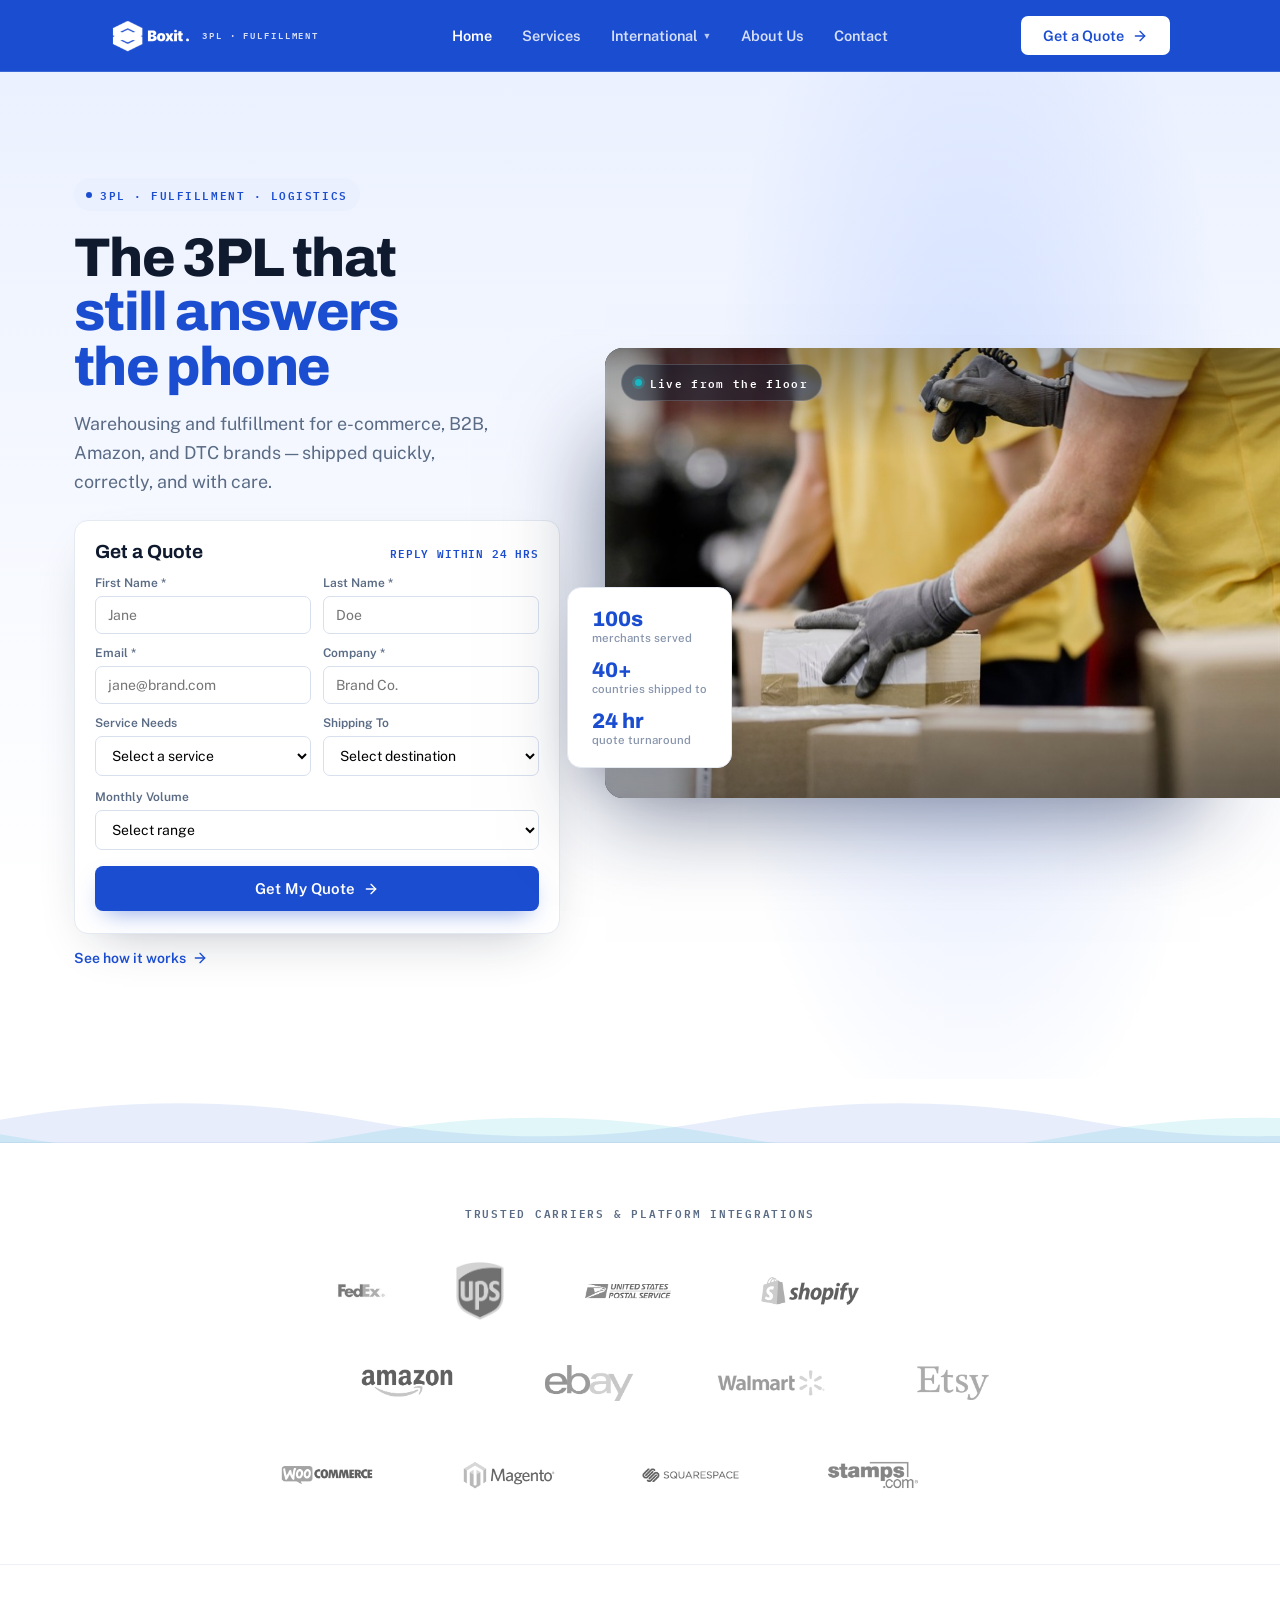
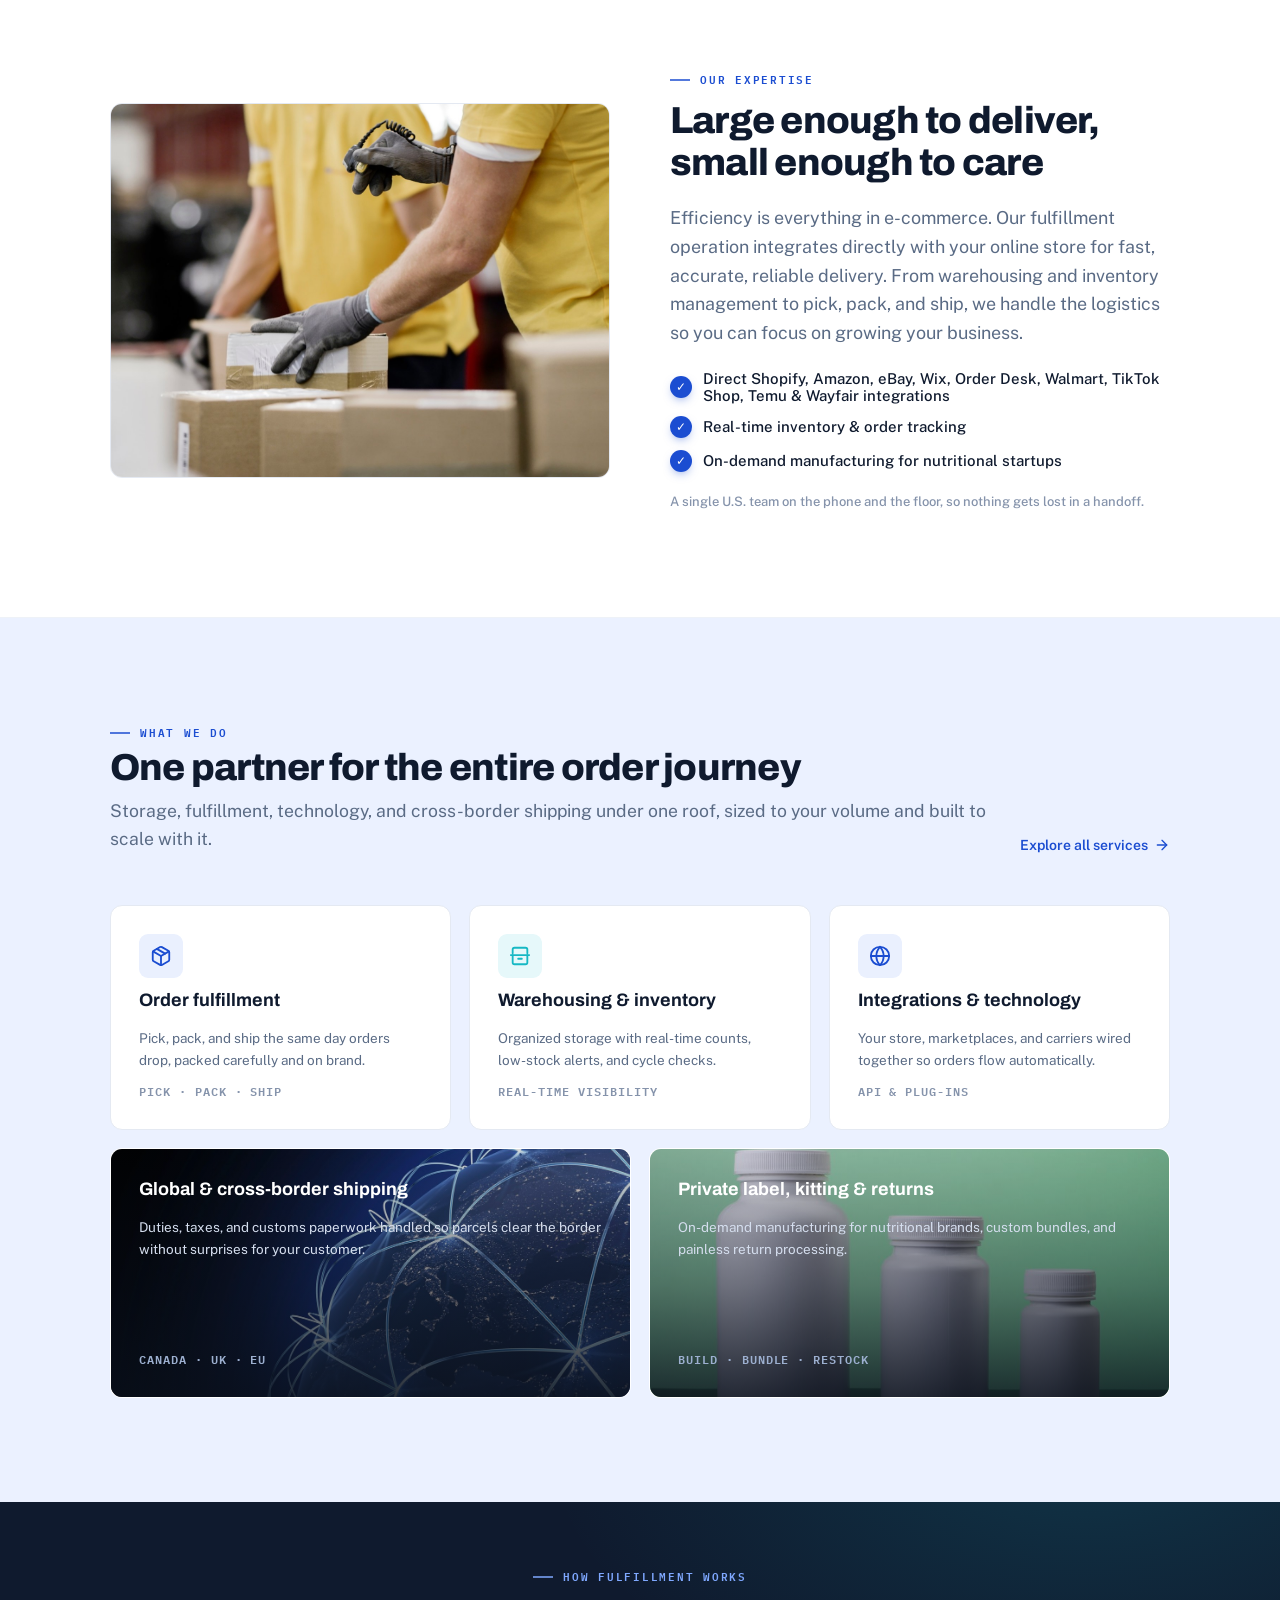
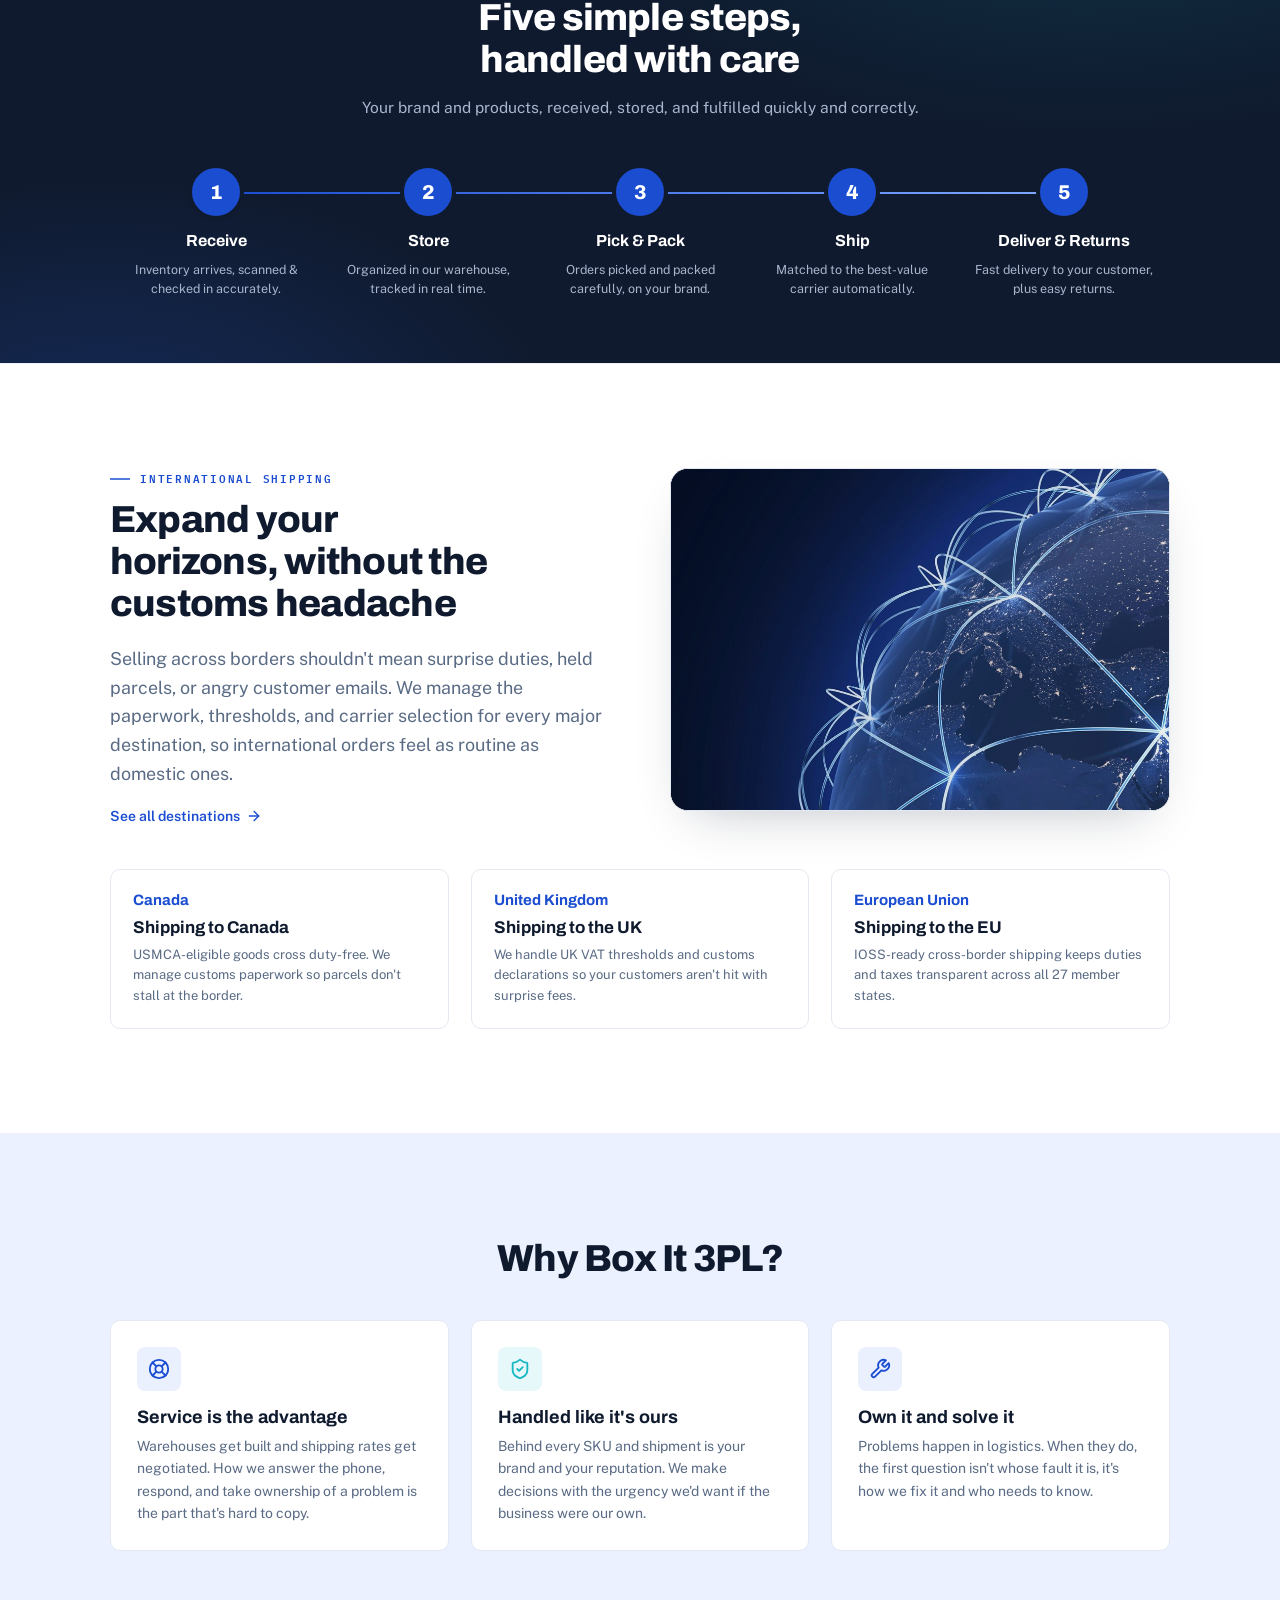
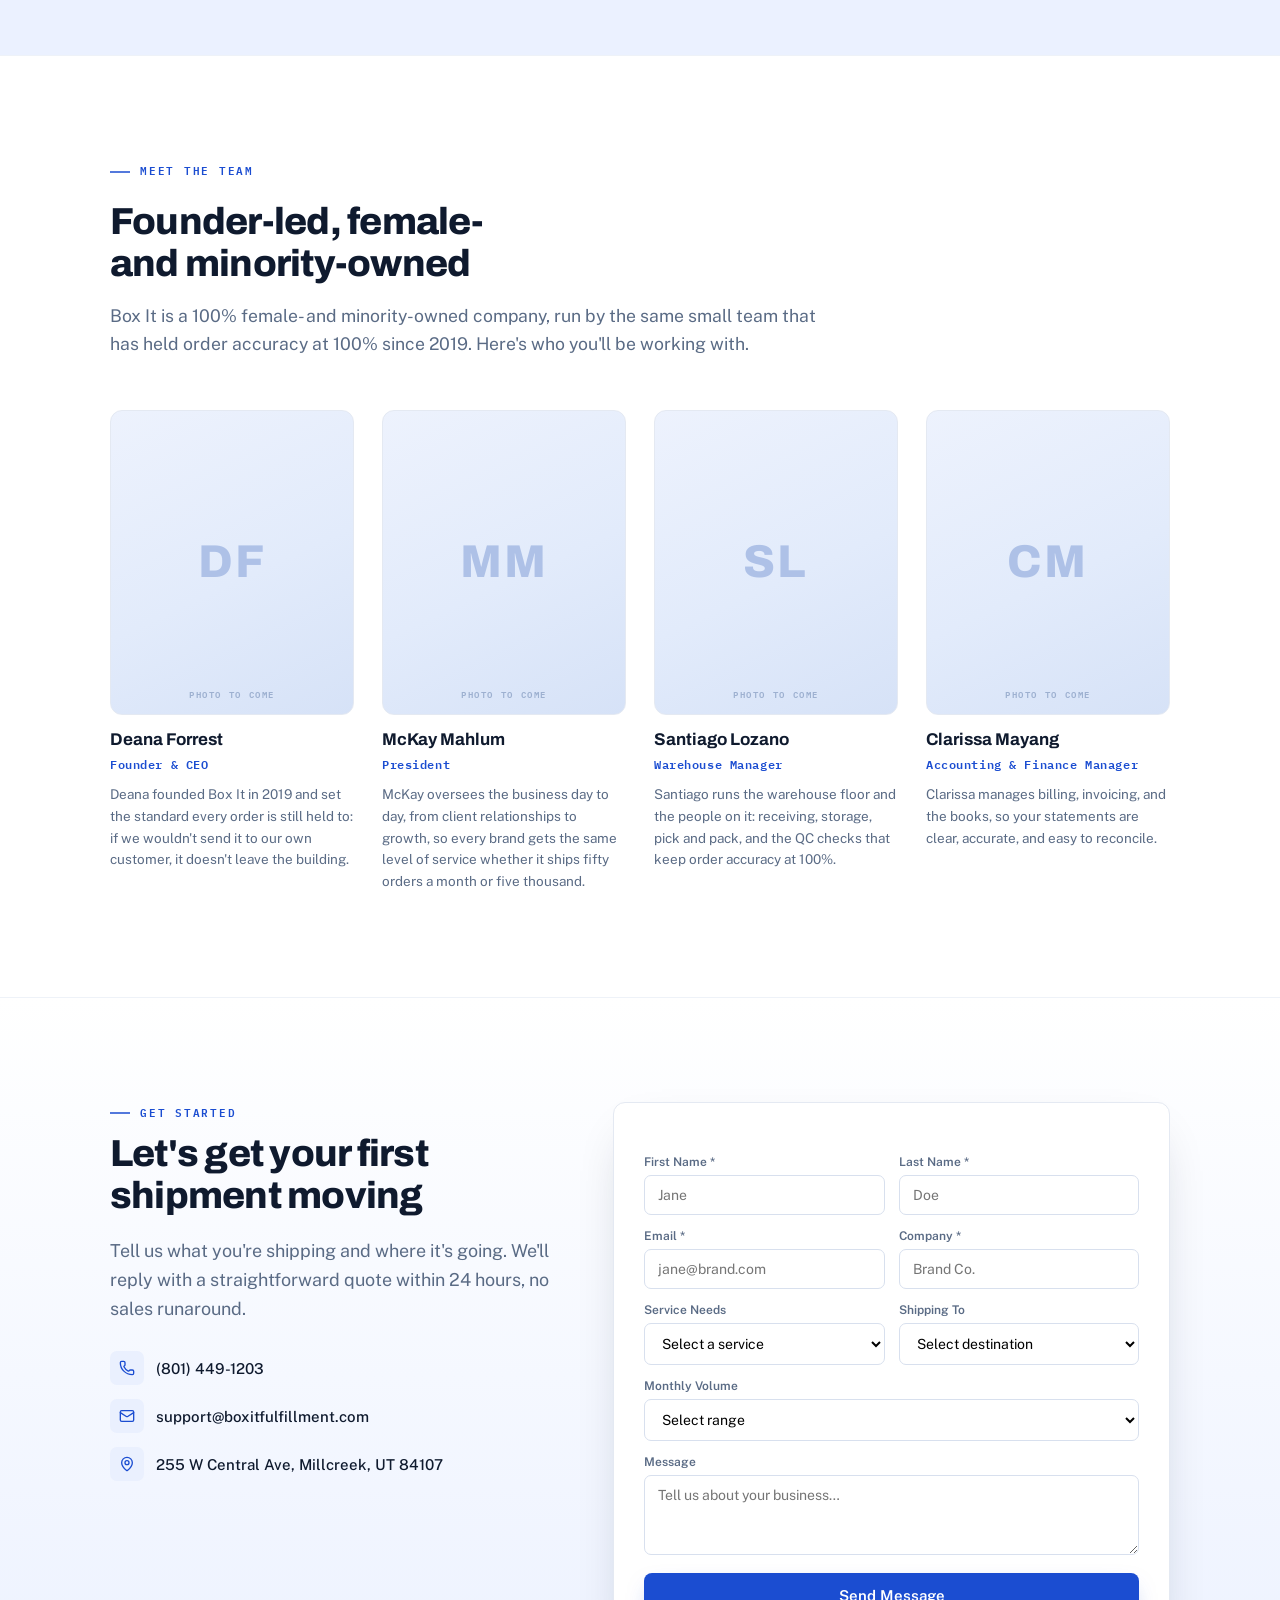
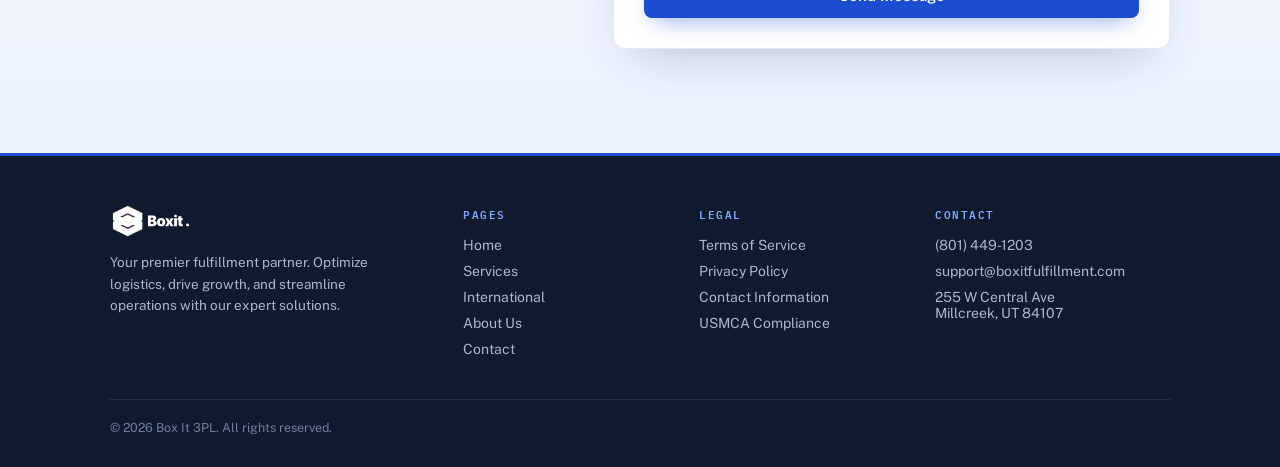
==== commit cb62863c: "Add quote form to home hero, left of the video Replaces the hero Get a Quote / See how it works butt" ====
--- a/index.html
+++ b/index.html
@@ -60,11 +60,21 @@
     <div class="hero-home-copy">
       <span class="badge"><span class="dot"></span>3PL · FULFILLMENT · LOGISTICS</span>
       <h1>The 3PL that <span class="hl">still answers the phone</span></h1>
-      <p class="lede">Warehousing and fulfillment for e-commerce, B2B, Amazon, and DTC brands — received, stored, and shipped quickly, correctly, and with care, so you can get back to building the business.</p>
-      <div class="hero-actions">
-        <button class="btn btn-primary" data-open-quote>Get a Quote<svg width="16" height="16" viewBox="0 0 24 24" fill="none" stroke="currentColor" stroke-width="2" stroke-linecap="round" stroke-linejoin="round"><path d="M5 12h14"/><path d="m12 5 7 7-7 7"/></svg></button>
-        <a class="btn btn-ghost" href="#how">See how it works</a>
-      </div>
+      <p class="lede">Warehousing and fulfillment for e-commerce, B2B, Amazon, and DTC brands — shipped quickly, correctly, and with care.</p>
+      <form class="hero-quote" onsubmit="return false" aria-labelledby="hq-title">
+        <div class="hq-head"><span id="hq-title">Get a Quote</span><span class="hq-note">Reply within 24 hrs</span></div>
+        <div class="fgrid">
+          <div class="field"><label for="h-first">First Name *</label><input id="h-first" name="First Name" placeholder="Jane" autocomplete="given-name"></div>
+          <div class="field"><label for="h-last">Last Name *</label><input id="h-last" name="Last Name" placeholder="Doe" autocomplete="family-name"></div>
+          <div class="field"><label for="h-email">Email *</label><input id="h-email" name="Email" placeholder="jane@brand.com" type="email" autocomplete="email"></div>
+          <div class="field"><label for="h-company">Company *</label><input id="h-company" name="Company" placeholder="Brand Co." autocomplete="organization"></div>
+          <div class="field"><label for="h-service">Service Needs</label><select id="h-service" name="Service Needs"><option>Select a service</option><option>Fulfillment Services</option><option>Warehousing</option><option>Shipping Solutions</option><option>Inventory Management</option><option>Returns Processing</option><option>International Shipping</option></select></div>
+          <div class="field"><label for="h-dest">Shipping To</label><select id="h-dest" name="Shipping To"><option>Select destination</option><option>United States (domestic)</option><option>Canada</option><option>United Kingdom</option><option>European Union</option><option>Multiple / not sure</option></select></div>
+        </div>
+        <div class="field full"><label for="h-vol">Monthly Volume</label><select id="h-vol" name="Monthly Volume"><option>Select range</option><option>1–50 orders</option><option>51–200 orders</option><option>201–500 orders</option><option>501–1000 orders</option><option>1000+ orders</option></select></div>
+        <button class="btn btn-primary">Get My Quote<svg width="16" height="16" viewBox="0 0 24 24" fill="none" stroke="currentColor" stroke-width="2" stroke-linecap="round" stroke-linejoin="round"><path d="M5 12h14"/><path d="m12 5 7 7-7 7"/></svg></button>
+      </form>
+      <a class="sec-link hq-link" href="#how">See how it works<svg width="16" height="16" viewBox="0 0 24 24" fill="none" stroke="currentColor" stroke-width="2" stroke-linecap="round" stroke-linejoin="round"><path d="M5 12h14"/><path d="m12 5 7 7-7 7"/></svg></a>
     </div>
     <div class="hero-home-media">
       <div class="hero-frame">
--- a/styles.css
+++ b/styles.css
@@ -298,11 +298,19 @@
   gap:clamp(22px,3.5vw,60px);align-items:center;
   padding-left:max(clamp(20px,5vw,40px),calc(50% - 566px));padding-right:0}
 .hero-home-copy{padding:clamp(8px,3vw,28px) 0}
-.hero-home-copy h1{font:800 clamp(2.55rem,1.1rem + 5.1vw,4.2rem)/1.0 'Archivo',sans-serif;
+.hero-home-copy h1{font:800 clamp(2.3rem,1.2rem + 3.8vw,3.4rem)/1.0 'Archivo',sans-serif;
   letter-spacing:-.03em;margin-top:20px;text-wrap:balance}
 .hero-home-copy h1 .hl{color:var(--blue)}
-.hero-home-copy .lede{max-width:430px}
-.hero-home-copy .hero-actions{margin-top:30px}
+.hero-home-copy .lede{max-width:430px;margin-top:16px}
+.hero-quote{margin-top:24px;padding:20px 20px 22px;background:#fff;border:1px solid var(--line);border-radius:14px;box-shadow:var(--shadow-card)}
+.hq-head{display:flex;align-items:baseline;justify-content:space-between;gap:12px;margin-bottom:14px}
+.hq-head>span:first-child{font:700 19px 'Archivo',sans-serif;color:var(--ink)}
+.hq-note{font:600 10.5px 'IBM Plex Mono',monospace;letter-spacing:.08em;text-transform:uppercase;color:var(--blue)}
+.hero-quote .fgrid{gap:12px}
+.hero-quote .field input,.hero-quote .field select{padding:10px 12px}
+.hero-quote .btn{width:100%;display:flex;align-items:center;justify-content:center;gap:8px;margin-top:16px}
+.hq-link{margin-top:16px}
+@media(max-width:420px){.hero-quote .fgrid{grid-template-columns:1fr}}
 
 .hero-home-media{position:relative}
 .hero-frame{position:relative;z-index:1;aspect-ratio:3/2;max-height:76vh;border-radius:var(--r-lg) 0 0 var(--r-lg);overflow:hidden;
